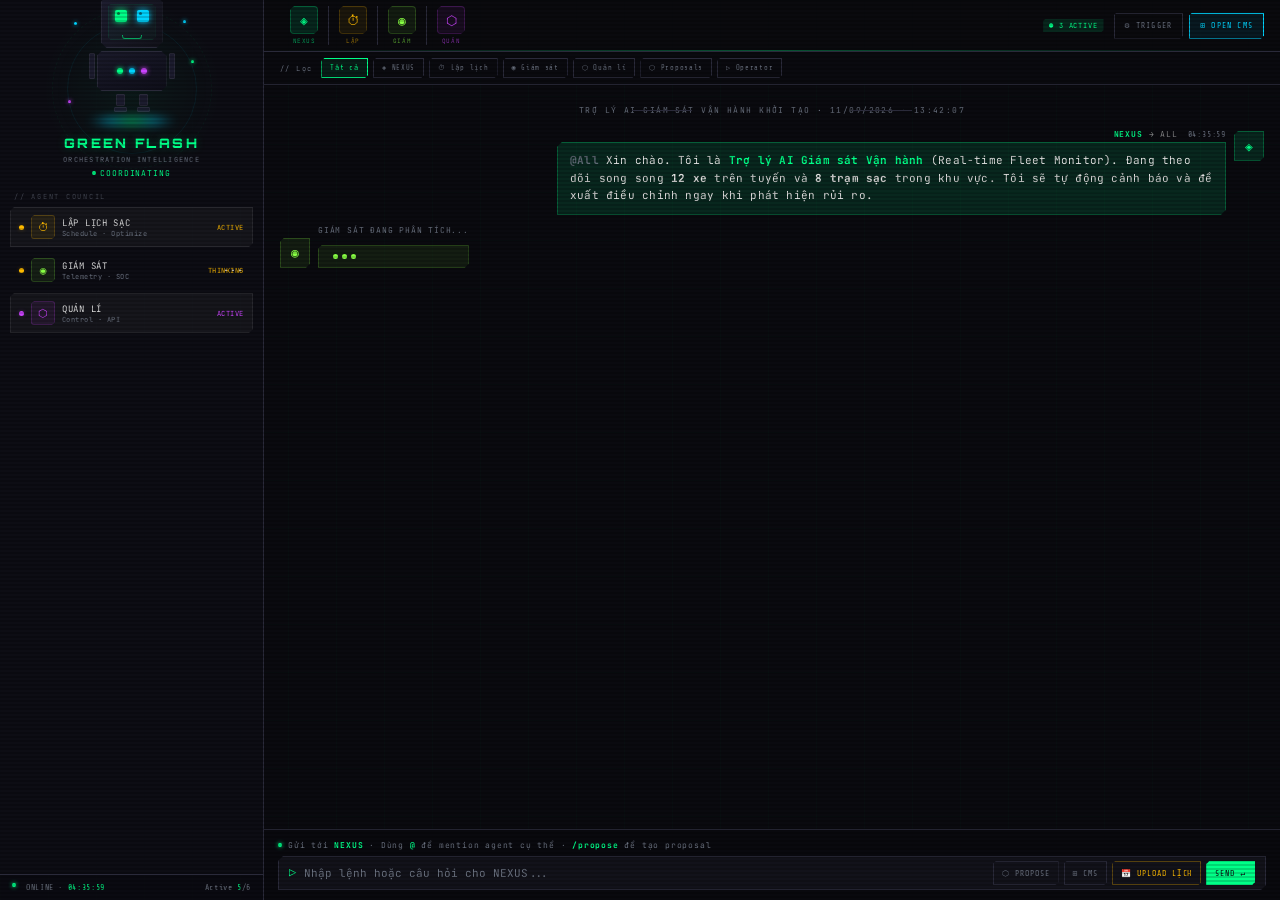
==== index.html @ b2839e99 "chore: update" ====
<!DOCTYPE html>
<html lang="en">
<head>
<meta charset="UTF-8">
<meta name="viewport" content="width=device-width,initial-scale=1">
<title>CMA — Charging Management Assistance</title>
<link href="https://fonts.googleapis.com/css2?family=Orbitron:wght@400;700;900&family=JetBrains+Mono:wght@300;400;500;700&family=Share+Tech+Mono&display=swap" rel="stylesheet">
<link rel="stylesheet" href="./components/styles-base.css">
<link rel="stylesheet" href="./components/styles-rich.css">
</head>
<body>

<div class="shell" id="shell">

  <!-- ═══ LEFT PANEL ════════════════════════════════════════ -->
  <!-- Populated by app.js fetch → left-panel.html           -->
  <aside class="lp" id="lp"></aside>

  <!-- ═══ CENTER PANEL ══════════════════════════════════════ -->
  <main class="cp">

    <!-- Council avatar bar (populated by renderCouncilBar) -->
    <div class="council-bar" id="councilBar"></div>

    <!-- Filter bar -->
    <div class="filter-bar" id="filterBar">
      <span class="filter-label">// Lọc</span>
      <button class="filter-btn active" data-filter="all"    onclick="setMsgFilter('all')">Tất cả</button>
      <button class="filter-btn"        data-filter="nexus"  onclick="setMsgFilter('nexus')">◈ NEXUS</button>
      <button class="filter-btn"        data-filter="schedule" onclick="setMsgFilter('schedule')">⏱ Lập lịch</button>
      <button class="filter-btn"        data-filter="monitor"  onclick="setMsgFilter('monitor')">◉ Giám sát</button>
      <button class="filter-btn"        data-filter="manage"   onclick="setMsgFilter('manage')">⬡ Quản lí</button>
      <button class="filter-btn"        data-filter="proposal" onclick="setMsgFilter('proposal')">⬡ Proposals</button>
      <button class="filter-btn"        data-filter="user"     onclick="setMsgFilter('user')">▷ Operator</button>
    </div>

    <!-- Messages (populated by conversation.js) -->
    <div class="messages" id="messages"></div>

    <!-- Input bar -->
    <div class="input-bar">
      <div class="input-context">
        <span class="sdot" style="width:4px;height:4px;background:var(--n);box-shadow:0 0 4px var(--n)"></span>
        <span>Gửi tới <strong style="color:var(--n)">NEXUS</strong> · Dùng <strong style="color:var(--n)">@</strong> để mention agent cụ thể · <strong style="color:var(--n)">/propose</strong> để tạo proposal</span>
      </div>
      <div class="input-wrap">
        <span class="input-pfx">▷</span>
        <input class="msg-input" id="msgInput" placeholder="Nhập lệnh hoặc câu hỏi cho NEXUS..." autocomplete="off">
        <div class="input-tools">
          <button class="itool" onclick="insertPropose()">⬡ Propose</button>
          <button class="itool" id="cmsToggle" onclick="toggleCMS()">⊞ CMS</button>
          <button class="itool schedule-upload" onclick="document.getElementById('scheduleFileInput').click()" title="Upload lịch để AI phân tích">📅 Upload Lịch</button>
          <input type="file" id="scheduleFileInput" accept=".xlsx,.xls,.csv,.pdf,.json" style="display:none" onchange="handleScheduleUpload(this)">
          <button class="itool primary" onclick="sendUserMsg()">Send ↵</button>
        </div>
      </div>
    </div>
  </main>

  <!-- ═══ CMS PANEL ════════════════════════════════════════ -->
  <!-- Populated by app.js fetch → cms-panel.html            -->
  <div class="cms-panel" id="cmsPanel" style="display:none"></div>

</div><!-- .shell -->

<script type="module" src="./components/js/app.js"></script>

<!-- ═══ HELP OVERLAY ══════════════════════════════════════════ -->
<div id="helpOverlay" style="
  position:fixed;inset:0;z-index:10000;
  background:rgba(10,10,15,.92);backdrop-filter:blur(6px);
  display:none;align-items:center;justify-content:center;
  animation:min 300ms ease both;
">
  <div style="
    width:480px;max-width:90vw;
    border:1px solid rgba(0,255,136,.25);
    background:#0f0f1a;
    clip-path:polygon(0 12px,12px 0,100% 0,100% calc(100% - 12px),calc(100% - 12px) 100%,0 100%);
    position:relative;overflow:hidden;
  ">
    <!-- top accent line -->
    <div style="height:2px;background:linear-gradient(90deg,transparent,#00ff88,transparent);opacity:.6"></div>

    <!-- header -->
    <div style="padding:20px 24px 14px;border-bottom:1px solid rgba(42,42,58,.8)">
      <div style="font-family:'Orbitron',monospace;font-size:10px;letter-spacing:.3em;color:rgba(0,255,136,.5);margin-bottom:6px">Partner EV FLEET · CMA v1.0</div>
      <div style="font-family:'Orbitron',monospace;font-size:18px;font-weight:900;color:#00ff88;text-shadow:0 0 12px #00ff8840;letter-spacing:.1em">Charging Management<br>Assistance</div>
      <div style="margin-top:8px;font-size:10px;color:#6b7280;letter-spacing:.08em;line-height:1.6">
        Hệ thống điều phối đa tác nhân AI cho đội xe tải điện Partner — theo dõi SOC, quản lý phiên sạc, và tối ưu lộ trình theo thời gian thực.
      </div>
    </div>

    <!-- usage guide -->
    <div style="padding:18px 24px;display:flex;flex-direction:column;gap:12px">

      <div style="font-size:7px;letter-spacing:.25em;text-transform:uppercase;color:rgba(0,255,136,.45)">// Cách sử dụng</div>

      <div style="display:grid;grid-template-columns:1fr 1fr;gap:10px">

        <div style="padding:10px 12px;background:rgba(0,255,136,.04);border:1px solid rgba(0,255,136,.12);clip-path:polygon(0 4px,4px 0,100% 0,100% calc(100% - 4px),calc(100% - 4px) 100%,0 100%)">
          <div style="font-size:8px;letter-spacing:.15em;color:#00ff88;margin-bottom:5px">◈ HỎI NEXUS</div>
          <div style="font-size:9px;color:#9ca3af;line-height:1.5">Gõ câu hỏi vào ô input → <strong style="color:#e0e0e0">Send</strong>. NEXUS sẽ phân phối tới agents phù hợp và tổng hợp phản hồi.</div>
        </div>

        <div style="padding:10px 12px;background:rgba(0,212,255,.04);border:1px solid rgba(0,212,255,.12);clip-path:polygon(0 4px,4px 0,100% 0,100% calc(100% - 4px),calc(100% - 4px) 100%,0 100%)">
          <div style="font-size:8px;letter-spacing:.15em;color:#00d4ff;margin-bottom:5px">@ MENTION AGENT</div>
          <div style="font-size:9px;color:#9ca3af;line-height:1.5">Dùng <strong style="color:#e0e0e0">@Data</strong>, <strong style="color:#e0e0e0">@Fleet</strong>, <strong style="color:#e0e0e0">@Route</strong>… để gửi trực tiếp tới một agent cụ thể.</div>
        </div>

        <div style="padding:10px 12px;background:rgba(204,68,255,.04);border:1px solid rgba(204,68,255,.12);clip-path:polygon(0 4px,4px 0,100% 0,100% calc(100% - 4px),calc(100% - 4px) 100%,0 100%)">
          <div style="font-size:8px;letter-spacing:.15em;color:#cc44ff;margin-bottom:5px">⬡ TẠO PROPOSAL</div>
          <div style="font-size:9px;color:#9ca3af;line-height:1.5">Nhấn <strong style="color:#e0e0e0">⬡ Propose</strong> hoặc gõ <strong style="color:#e0e0e0">/propose:</strong> để agents bỏ phiếu và đưa ra quyết định đồng thuận.</div>
        </div>

        <div style="padding:10px 12px;background:rgba(68,153,255,.04);border:1px solid rgba(68,153,255,.12);clip-path:polygon(0 4px,4px 0,100% 0,100% calc(100% - 4px),calc(100% - 4px) 100%,0 100%)">
          <div style="font-size:8px;letter-spacing:.15em;color:#4499ff;margin-bottom:5px">⊞ MỞ CMS</div>
          <div style="font-size:9px;color:#9ca3af;line-height:1.5">Nhấn <strong style="color:#e0e0e0">⊞ CMS</strong> để mở bảng điều khiển AMPECO ngay trong giao diện, không cần chuyển tab.</div>
        </div>

      </div>

      <div style="padding:10px 12px;background:rgba(255,187,0,.04);border:1px solid rgba(255,187,0,.1);clip-path:polygon(0 4px,4px 0,100% 0,100% calc(100% - 4px),calc(100% - 4px) 100%,0 100%);display:flex;align-items:center;gap:10px">
        <span style="font-size:16px">⚙</span>
        <div style="font-size:9px;color:#9ca3af;line-height:1.5">Nhấn <strong style="color:#ffbb00">Trigger</strong> trên thanh council để kích hoạt agents phân tích tự động bất kỳ lúc nào.</div>
      </div>
    </div>

    <!-- dismiss button -->
    <div style="padding:0 24px 20px;display:flex;justify-content:flex-end">
      <button onclick="document.getElementById('helpOverlay').style.display='none'" style="
        height:32px;padding:0 20px;
        border:1px solid rgba(0,255,136,.35);background:rgba(0,255,136,.08);
        color:#00ff88;font-family:'Share Tech Mono',monospace;font-size:9px;
        letter-spacing:.2em;text-transform:uppercase;cursor:pointer;
        clip-path:polygon(0 4px,4px 0,100% 0,100% calc(100% - 4px),calc(100% - 4px) 100%,0 100%);
        transition:all 150ms;
      " onmouseover="this.style.background='rgba(0,255,136,.18)'" onmouseout="this.style.background='rgba(0,255,136,.08)'">
        ✓ Bắt đầu
      </button>
    </div>
  </div>
</div>

</body>
</html>
---- components/styles-base.css ----
*,*::before,*::after{box-sizing:border-box;margin:0;padding:0}
:root{
  --bg:#0a0a0f;--card:#12121a;--muted:#1c1c2e;--fg:#e0e0e0;--muted-fg:#6b7280;
  --border:#2a2a3a;--red:#ff3366;--amber:#ffaa00;
  --n:#00ff88;   /* NEXUS / green */
  --d:#00d4ff;   /* Data Agent / cyan */
  --f:#88ff44;   /* Fleet Monitor / lime */
  --r:#ffbb00;   /* Route Optimizer / amber */
  --e:#cc44ff;   /* Decision Engine / purple */
  --c:#4499ff;   /* CMS Connector / blue */
  --p:#ff6622;   /* Report Agent / orange */
}
html,body{height:100%;overflow:hidden;background:var(--bg);color:var(--fg);font-family:'JetBrains Mono',monospace}

/* scanlines */
body::after{content:'';position:fixed;inset:0;background:repeating-linear-gradient(0deg,transparent,transparent 2px,rgba(0,0,0,.16) 2px,rgba(0,0,0,.16) 4px);pointer-events:none;z-index:9999}
body::before{content:'';position:fixed;inset:0;background-image:linear-gradient(rgba(0,255,136,.02) 1px,transparent 1px),linear-gradient(90deg,rgba(0,255,136,.02) 1px,transparent 1px);background-size:48px 48px;pointer-events:none;z-index:0}

/* ── SHELL ─────────────────────────────────────── */
.shell{display:grid;grid-template-columns:264px 1fr;height:100vh;position:relative;z-index:1;transition:grid-template-columns 350ms cubic-bezier(.4,0,.2,1)}
.shell.cms-open{grid-template-columns:264px 1fr 460px}

/* ── LEFT PANEL ────────────────────────────────── */
.lp{border-right:1px solid var(--border);display:flex;flex-direction:column;overflow:hidden;background:rgba(14,14,22,.8)}

.lp-top{flex-shrink:0;padding:12px 14px 10px;border-bottom:1px solid var(--border);background:rgba(10,10,15,.9)}
.lp-brand{font-family:'Orbitron',monospace;font-size:10px;font-weight:900;letter-spacing:.2em;color:var(--n);text-shadow:0 0 8px #00ff8840}
.lp-brand span{color:var(--muted-fg);font-size:8px;opacity:.6}
.lp-meta{display:flex;align-items:center;gap:6px;margin-top:4px;font-size:8px;font-family:'Share Tech Mono',monospace;color:var(--muted-fg)}
.sdot{width:5px;height:5px;border-radius:50%;background:var(--n);box-shadow:0 0 4px var(--n);animation:pdot 2s infinite}

/* NEXUS compact character */
.nexus-wrap{flex-shrink:0;height:178px;position:relative;display:flex;flex-direction:column;align-items:center;justify-content:center;overflow:hidden}
.nexus-wrap::before{content:'';position:absolute;width:180px;height:180px;border-radius:50%;background:radial-gradient(ellipse,rgba(0,255,136,.06) 0%,transparent 70%);animation:breathe 4s ease-in-out infinite}
.char-float{animation:float 4s ease-in-out infinite;position:relative;width:140px;height:148px}
/* orbit rings */
.oring{position:absolute;top:50%;left:50%;border:1px solid rgba(0,255,136,.08);border-radius:50%;transform:translate(-50%,-50%)}
.oring1{width:130px;height:130px;animation:rspin 12s linear infinite;border-color:rgba(0,212,255,.07)}
.oring2{width:160px;height:160px;animation:rspin 20s linear infinite reverse;border-style:dashed;border-color:rgba(0,255,136,.05)}
/* particles */
.pt{position:absolute;width:3px;height:3px;border-radius:50%;animation:pfloat 3s ease-in-out infinite}
.pt1{background:var(--d);box-shadow:0 0 4px var(--d);top:22px;left:12px;animation-delay:0s}
.pt2{background:var(--n);box-shadow:0 0 4px var(--n);top:60px;right:8px;animation-delay:.8s}
.pt3{background:var(--e);box-shadow:0 0 4px var(--e);top:100px;left:6px;animation-delay:1.6s}
.pt4{background:var(--d);box-shadow:0 0 4px var(--d);top:20px;right:16px;animation-delay:.4s}
/* robot */
.robot{width:80px;position:relative;margin:0 auto}
.ant-base{width:4px;height:12px;background:linear-gradient(to top,var(--muted),var(--border));margin:0 auto;border-radius:2px}
.ant-tip{width:7px;height:7px;border-radius:50%;background:var(--n);margin:-1px auto 0;box-shadow:0 0 6px var(--n),0 0 12px var(--n);animation:aglow 2s ease-in-out infinite}
.rhead{width:62px;height:52px;background:linear-gradient(135deg,#1e1e30,#12121a);border:1.5px solid var(--border);margin:0 auto;position:relative;clip-path:polygon(0 6px,6px 0,calc(100% - 6px) 0,100% 6px,100% calc(100% - 6px),calc(100% - 6px) 100%,6px 100%,0 calc(100% - 6px))}
.fplate{position:absolute;top:7px;left:6px;right:6px;bottom:7px;background:rgba(0,255,136,.03);border:1px solid rgba(0,255,136,.08);clip-path:polygon(0 3px,3px 0,calc(100% - 3px) 0,100% 3px,100% calc(100% - 3px),calc(100% - 3px) 100%,3px 100%,0 calc(100% - 3px))}
.eyes{position:absolute;top:13px;left:0;right:0;display:flex;justify-content:center;gap:10px}
.eye{width:12px;height:12px;border-radius:2px;position:relative;overflow:hidden;animation:eblink 4s ease-in-out infinite}
.eye::after{content:'';position:absolute;top:2px;left:2px;width:3px;height:3px;background:rgba(0,0,0,.5);border-radius:50%}
.eye.l{background:var(--n);box-shadow:0 0 6px var(--n)}
.eye.r{background:var(--d);box-shadow:0 0 6px var(--d);animation-delay:.12s}
.rmouth{position:absolute;bottom:8px;left:50%;transform:translateX(-50%);width:20px;height:4px;border:1.5px solid var(--n);border-top:none;border-bottom-left-radius:3px;border-bottom-right-radius:3px;opacity:.6}
.rear{position:absolute;top:50%;transform:translateY(-50%);width:6px;height:16px;background:var(--muted);border:1px solid var(--border)}
.rear.l{left:-7px;clip-path:polygon(0 4px,4px 0,100% 0,100% 100%,4px 100%,0 calc(100% - 4px))}
.rear.r{right:-7px;clip-path:polygon(0 0,calc(100% - 4px) 0,100% 4px,100% calc(100% - 4px),calc(100% - 4px) 100%,0 100%)}
.rtorso{width:70px;height:40px;background:linear-gradient(160deg,#1a1a2a,#0f0f1a);border:1.5px solid var(--border);margin:3px auto 0;position:relative;clip-path:polygon(0 5px,5px 0,calc(100% - 5px) 0,100% 5px,100% calc(100% - 5px),calc(100% - 5px) 100%,5px 100%,0 calc(100% - 5px));display:flex;align-items:center;justify-content:center;gap:6px}
.clight{width:6px;height:6px;border-radius:50%;animation:pdot 1.5s ease-in-out infinite}
.cl1{background:var(--n);box-shadow:0 0 5px var(--n)}
.cl2{background:var(--d);box-shadow:0 0 5px var(--d);animation-delay:.5s}
.cl3{background:var(--e);box-shadow:0 0 5px var(--e);animation-delay:1s}
.rarms{display:flex;justify-content:space-between;position:absolute;width:86px;top:2px;left:50%;transform:translateX(-50%)}
.arm{width:6px;height:26px;background:var(--muted);border:1px solid var(--border);border-radius:1px}
.arm.l{animation:aleft 4s ease-in-out infinite;transform-origin:top center}
.arm.r{animation:aright 4s ease-in-out infinite;transform-origin:top center}
.rlegs{display:flex;justify-content:center;gap:10px;margin-top:3px}
.legunit{display:flex;flex-direction:column;align-items:center}
.leg{width:9px;height:12px;background:var(--muted);border:1px solid var(--border);border-radius:1px}
.foot{width:13px;height:5px;background:var(--muted);border:1px solid var(--border);margin-top:1px;border-radius:1px}
.hplat{position:absolute;bottom:0;left:50%;transform:translateX(-50%);width:90px;height:10px;background:linear-gradient(90deg,transparent,var(--d),var(--n),var(--d),transparent);opacity:.45;border-radius:50%;filter:blur(4px);animation:pplat 2s ease-in-out infinite}
.nexus-label{text-align:center;margin-top:6px}
.nexus-name{font-family:'Orbitron',monospace;font-size:13px;font-weight:900;letter-spacing:.18em;color:var(--n);text-shadow:0 0 8px #00ff8840;position:relative;display:inline-block}
.nexus-name::before{content:attr(data-t);position:absolute;inset:0;color:var(--e);opacity:0;animation:glitch 7s infinite}
.nexus-role{font-size:7px;letter-spacing:.18em;text-transform:uppercase;color:var(--muted-fg);margin:2px 0 4px}
.nexus-mood{display:flex;align-items:center;justify-content:center;gap:4px;font-size:8px;letter-spacing:.12em;color:var(--n);text-transform:uppercase}
.mdot{width:4px;height:4px;border-radius:50%;background:var(--n);animation:pdot 1.4s step-end infinite}

/* agent roster */
.agent-roster{flex:1;overflow-y:auto;padding:8px 10px;display:flex;flex-direction:column;gap:3px}
.agent-roster::-webkit-scrollbar{width:3px}
.agent-roster::-webkit-scrollbar-thumb{background:var(--border)}
.roster-title{font-size:7px;letter-spacing:.25em;text-transform:uppercase;color:var(--muted-fg);padding:6px 4px 3px;opacity:.55}
.agent-row{display:flex;align-items:center;gap:7px;padding:7px 8px;border:1px solid transparent;clip-path:polygon(0 4px,4px 0,100% 0,100% calc(100% - 4px),calc(100% - 4px) 100%,0 100%);cursor:pointer;transition:all 150ms;position:relative}
.agent-row:hover{background:rgba(255,255,255,.03);border-color:var(--border)}
.agent-row.speaking{border-color:rgba(255,255,255,.08);background:rgba(255,255,255,.04)}
.agent-row.thinking::after{content:'···';position:absolute;right:8px;font-size:10px;animation:pdot 1.2s infinite;letter-spacing:.1em}
.aavatar{width:24px;height:24px;border-radius:3px;display:flex;align-items:center;justify-content:center;font-size:11px;flex-shrink:0;clip-path:polygon(0 3px,3px 0,100% 0,100% calc(100% - 3px),calc(100% - 3px) 100%,0 100%)}
.aname{font-size:9px;letter-spacing:.08em;text-transform:uppercase;flex:1;min-width:0;white-space:nowrap;overflow:hidden;text-overflow:ellipsis;color:var(--fg)}
.astatus{font-size:7px;letter-spacing:.08em;text-transform:uppercase;flex-shrink:0}
.adot{width:5px;height:5px;border-radius:50%;flex-shrink:0;animation:pdot 2s infinite}

/* session footer */
.lp-foot{flex-shrink:0;padding:8px 12px;border-top:1px solid var(--border);background:rgba(10,10,15,.6)}
.sess-info{display:flex;gap:10px;font-size:8px;color:var(--muted-fg);letter-spacing:.08em;font-family:'Share Tech Mono',monospace}
.sess-val{color:var(--n)}

/* ── CENTER PANEL ──────────────────────────────── */
.cp{display:flex;flex-direction:column;overflow:hidden;position:relative}

/* council bar */
.council-bar{flex-shrink:0;height:52px;border-bottom:1px solid var(--border);display:flex;align-items:center;gap:0;background:rgba(10,10,15,.9);padding:0 16px;position:relative}
.council-bar::after{content:'';position:absolute;bottom:0;left:0;right:0;height:1px;background:linear-gradient(90deg,transparent,var(--n),transparent);opacity:.3}
.council-agent{display:flex;flex-direction:column;align-items:center;gap:3px;padding:0 10px;cursor:pointer;position:relative}
.council-agent+.council-agent{border-left:1px solid var(--border)}
.c-av{width:28px;height:28px;border-radius:4px;display:flex;align-items:center;justify-content:center;font-size:13px;clip-path:polygon(0 4px,4px 0,100% 0,100% calc(100% - 4px),calc(100% - 4px) 100%,0 100%);transition:all 150ms;border:1px solid transparent}
.c-av:hover{filter:brightness(1.2)}
.c-av.active{animation:cavpulse 1.5s ease-in-out infinite}
.c-lbl{font-size:6px;letter-spacing:.1em;text-transform:uppercase;opacity:.6}
.c-dot{width:4px;height:4px;border-radius:50%;position:absolute;bottom:0;right:8px}
.council-sep{flex:1}
.council-actions{display:flex;gap:6px;align-items:center}
.cb-btn{height:26px;padding:0 10px;border:1px solid var(--border);background:transparent;color:var(--muted-fg);font-family:'Share Tech Mono',monospace;font-size:8px;letter-spacing:.15em;text-transform:uppercase;cursor:pointer;clip-path:polygon(0 3px,3px 0,100% 0,100% calc(100% - 3px),calc(100% - 3px) 100%,0 100%);transition:all 150ms}
.cb-btn:hover{border-color:var(--n);color:var(--n)}
.cb-btn.cms-active{border-color:var(--d);color:var(--d);background:rgba(0,212,255,.08);box-shadow:0 0 8px rgba(0,212,255,.2)}

/* messages */
.messages{flex:1;overflow-y:auto;padding:16px;display:flex;flex-direction:column;gap:10px;scroll-behavior:smooth}
.messages::-webkit-scrollbar{width:4px}
.messages::-webkit-scrollbar-thumb{background:var(--border)}

.sys-msg{text-align:center;font-size:8px;letter-spacing:.18em;text-transform:uppercase;color:var(--muted-fg);padding:4px 12px;position:relative}
.sys-msg::before,.sys-msg::after{content:'';position:absolute;top:50%;height:1px;background:var(--border);width:60px}
.sys-msg::before{right:calc(50% + 80px)}.sys-msg::after{left:calc(50% + 80px)}

.msg{display:flex;gap:8px;animation:min 200ms ease both}
.msg.right{flex-direction:row-reverse}
.msg-av{width:30px;height:30px;flex-shrink:0;display:flex;align-items:center;justify-content:center;font-size:13px;clip-path:polygon(0 4px,4px 0,100% 0,100% calc(100% - 4px),calc(100% - 4px) 100%,0 100%);border:1px solid transparent;margin-top:2px}
.msg-body{max-width:68%;display:flex;flex-direction:column;gap:3px}
.msg.right .msg-body{align-items:flex-end}
.msg-header{display:flex;align-items:baseline;gap:6px;font-size:8px;letter-spacing:.1em;text-transform:uppercase}
.msg-from{font-weight:700}
.msg-to{opacity:.6}
.msg-time{color:var(--muted-fg);font-family:'Share Tech Mono',monospace;margin-left:4px}
.msg-bubble{padding:9px 12px;font-size:11px;line-height:1.6;letter-spacing:.02em;position:relative}
.msg-bubble .mention{font-weight:700;opacity:.9}

/* PROPOSAL CARD */
.proposal-card{border:1px solid;padding:14px 16px;clip-path:polygon(0 8px,8px 0,100% 0,100% calc(100% - 8px),calc(100% - 8px) 100%,0 100%);margin:4px 0;position:relative;overflow:hidden}
.proposal-card::before{content:'';position:absolute;top:0;left:0;right:0;height:2px;background:currentColor;opacity:.4}
.proposal-tag{font-size:7px;letter-spacing:.25em;text-transform:uppercase;margin-bottom:8px;display:flex;align-items:center;gap:6px;opacity:.7}
.proposal-tag::before{content:'⬡';font-size:10px;opacity:1}
.proposal-title{font-size:12px;font-weight:700;letter-spacing:.05em;margin-bottom:6px;line-height:1.4}
.proposal-meta{font-size:9px;color:var(--muted-fg);display:flex;gap:12px;margin-bottom:10px;flex-wrap:wrap}
.proposal-meta span{display:flex;align-items:center;gap:4px}
.proposal-votes{display:flex;gap:6px;margin-bottom:10px;flex-wrap:wrap}
.vote-chip{font-size:7px;letter-spacing:.1em;text-transform:uppercase;padding:2px 7px;border-radius:1px;display:flex;align-items:center;gap:4px}
.vote-yes{background:rgba(0,255,136,.12);color:var(--n);border:1px solid rgba(0,255,136,.25)}
.vote-no{background:rgba(255,51,102,.1);color:var(--red);border:1px solid rgba(255,51,102,.2)}
.vote-abstain{background:rgba(107,114,128,.1);color:var(--muted-fg);border:1px solid rgba(107,114,128,.2)}
.proposal-actions{display:flex;gap:6px}
.pact{height:26px;padding:0 12px;border:1px solid;background:transparent;font-family:'Share Tech Mono',monospace;font-size:8px;letter-spacing:.15em;text-transform:uppercase;cursor:pointer;clip-path:polygon(0 3px,3px 0,100% 0,100% calc(100% - 3px),calc(100% - 3px) 100%,0 100%);transition:all 150ms}

/* NEXUS decision */
.nexus-decision{border:1px solid rgba(0,255,136,.3);background:rgba(0,255,136,.04);padding:12px 14px;clip-path:polygon(0 6px,6px 0,100% 0,100% calc(100% - 6px),calc(100% - 6px) 100%,0 100%);position:relative}
.nexus-decision::before{content:'';position:absolute;left:0;top:0;bottom:0;width:3px;background:var(--n);box-shadow:0 0 8px var(--n)}
.nd-tag{font-size:7px;letter-spacing:.2em;text-transform:uppercase;color:var(--n);margin-bottom:6px;opacity:.7}
.nd-msg{font-size:11px;line-height:1.6;color:var(--fg)}

/* typing indicator */
.typing-wrap{display:flex;gap:8px;align-items:flex-end}
.typing-bubble{padding:8px 14px;display:flex;align-items:center;gap:4px}
.tdot{width:5px;height:5px;border-radius:50%;animation:tbounce 1.2s ease-in-out infinite}
.tdot:nth-child(2){animation-delay:.2s}
.tdot:nth-child(3){animation-delay:.4s}
.typing-label{font-size:8px;letter-spacing:.1em;text-transform:uppercase;color:var(--muted-fg);margin-bottom:10px}

/* input bar */
.input-bar{flex-shrink:0;padding:10px 14px;border-top:1px solid var(--border);background:rgba(10,10,15,.98)}
.input-context{font-size:8px;color:var(--muted-fg);letter-spacing:.1em;margin-bottom:6px;display:flex;align-items:center;gap:6px}
.input-wrap{display:flex;align-items:center;gap:8px;border:1px solid var(--border);background:var(--card);padding:0 10px;clip-path:polygon(0 5px,5px 0,100% 0,100% calc(100% - 5px),calc(100% - 5px) 100%,0 100%);transition:all 150ms}
.input-wrap:focus-within{border-color:var(--n);box-shadow:0 0 6px rgba(0,255,136,.15)}
.input-pfx{color:var(--n);font-size:12px;flex-shrink:0}
.msg-input{flex:1;background:transparent;border:none;outline:none;color:var(--n);font-family:'JetBrains Mono',monospace;font-size:11px;padding:9px 0;caret-color:var(--n)}
.msg-input::placeholder{color:var(--muted-fg)}
.input-tools{display:flex;gap:5px;align-items:center}
.itool{height:24px;padding:0 8px;border:1px solid var(--border);background:transparent;color:var(--muted-fg);font-family:'Share Tech Mono',monospace;font-size:8px;letter-spacing:.12em;text-transform:uppercase;cursor:pointer;clip-path:polygon(0 3px,3px 0,100% 0,100% calc(100% - 3px),calc(100% - 3px) 100%,0 100%);transition:all 150ms}
.itool:hover{border-color:var(--n);color:var(--n)}
.itool.primary{background:var(--n);color:var(--bg);border-color:var(--n)}
.itool.primary:hover{filter:brightness(1.1);box-shadow:0 0 8px rgba(0,255,136,.4)}
.itool.schedule-upload{border-color:rgba(255,187,0,.35);color:#ffbb00}
.itool.schedule-upload:hover{border-color:#ffbb00;background:rgba(255,187,0,.1);box-shadow:0 0 6px rgba(255,187,0,.25)}

/* ── FILTER BAR ────────────────────────────────── */
.filter-bar{flex-shrink:0;display:flex;align-items:center;gap:5px;padding:6px 16px;border-bottom:1px solid var(--border);background:rgba(10,10,15,.6);overflow-x:auto}
.filter-bar::-webkit-scrollbar{height:2px}
.filter-bar::-webkit-scrollbar-thumb{background:var(--border)}
.filter-label{font-size:7px;letter-spacing:.2em;color:var(--muted-fg);margin-right:4px;white-space:nowrap}
.filter-btn{height:20px;padding:0 8px;border:1px solid var(--border);background:transparent;color:var(--muted-fg);font-family:'Share Tech Mono',monospace;font-size:7px;letter-spacing:.1em;cursor:pointer;clip-path:polygon(0 3px,3px 0,100% 0,100% calc(100% - 3px),calc(100% - 3px) 100%,0 100%);transition:all 150ms;white-space:nowrap}
.filter-btn:hover{border-color:var(--n);color:var(--n)}
.filter-btn.active{border-color:var(--n);color:var(--n);background:rgba(0,255,136,.08)}

/* ── CMS PANEL ─────────────────────────────────── */
.cms-panel{display:flex;flex-direction:column;border-left:1px solid var(--border);overflow:hidden;background:var(--bg)}
.cms-header{flex-shrink:0;height:44px;border-bottom:1px solid var(--border);display:flex;align-items:center;justify-content:space-between;padding:0 14px;background:rgba(0,68,153,.08)}
.cms-title{font-size:9px;letter-spacing:.2em;text-transform:uppercase;color:var(--d);display:flex;align-items:center;gap:6px}
.cms-url{font-size:7px;color:var(--muted-fg);letter-spacing:.06em;font-family:'Share Tech Mono',monospace}
.cms-actions{display:flex;gap:6px}
.cms-iframe{flex:1;border:none;background:var(--bg)}
.cms-loading{flex:1;display:flex;flex-direction:column;align-items:center;justify-content:center;gap:12px;color:var(--muted-fg)}
.cms-spinner{width:40px;height:40px;border:2px solid var(--border);border-top-color:var(--d);border-radius:50%;animation:spin 1s linear infinite}

/* shared badges */
.badge{display:inline-flex;align-items:center;font-size:7px;letter-spacing:.12em;text-transform:uppercase;padding:2px 6px;clip-path:polygon(0 2px,2px 0,100% 0,100% calc(100% - 2px),calc(100% - 2px) 100%,0 100%)}
.bg-g{background:rgba(0,255,136,.12);color:var(--n)}
.bg-r{background:rgba(255,51,102,.12);color:var(--red)}
.bg-a{background:rgba(255,187,0,.12);color:var(--amber)}
.bg-c{background:rgba(68,153,255,.12);color:var(--c)}
.bg-m{background:rgba(107,114,128,.12);color:var(--muted-fg)}

/* ── ANIMATIONS ─────────────────────────────────── */
@keyframes vbg{0%{background-position:0% 50%}100%{background-position:100% 50%}}
@keyframes float{0%,100%{transform:translateY(0)}50%{transform:translateY(-8px)}}
@keyframes breathe{0%,100%{opacity:.5;transform:translate(-50%,-50%) scale(1)}50%{opacity:.9;transform:translate(-50%,-50%) scale(1.06)}}
@keyframes pdot{0%,100%{opacity:1}50%{opacity:.2}}
@keyframes rspin{from{transform:translate(-50%,-50%) rotate(0deg)}to{transform:translate(-50%,-50%) rotate(360deg)}}
@keyframes pplat{0%,100%{opacity:.35;transform:translateX(-50%) scaleX(1)}50%{opacity:.6;transform:translateX(-50%) scaleX(1.1)}}
@keyframes pfloat{0%,100%{transform:translateY(0) scale(1);opacity:.5}50%{transform:translateY(-10px) scale(1.5);opacity:1}}
@keyframes eblink{0%,86%,100%{transform:scaleY(1)}93%{transform:scaleY(.05)}}
@keyframes aglow{0%,100%{box-shadow:0 0 6px var(--n),0 0 12px var(--n)}50%{box-shadow:0 0 8px var(--e),0 0 16px var(--e)}}
@keyframes aleft{0%,100%{transform:rotate(-5deg)}50%{transform:rotate(5deg)}}
@keyframes aright{0%,100%{transform:rotate(5deg)}50%{transform:rotate(-5deg)}}
@keyframes glitch{0%,88%,100%{opacity:0}91%{opacity:.5;transform:translate(-2px,1px);clip-path:polygon(0 20%,100% 20%,100% 40%,0 40%)}93%{opacity:.3;transform:translate(2px,-1px);clip-path:polygon(0 65%,100% 65%,100% 80%,0 80%)}95%{opacity:0}}
@keyframes cavpulse{0%,100%{box-shadow:none}50%{box-shadow:0 0 10px currentColor}}
@keyframes min{from{opacity:0;transform:translateY(6px)}to{opacity:1;transform:translateY(0)}}
@keyframes tbounce{0%,80%,100%{transform:translateY(0);opacity:.3}40%{transform:translateY(-5px);opacity:1}}
@keyframes spin{to{transform:rotate(360deg)}}
@keyframes progress-play{to{width:100%}}
@media(prefers-reduced-motion:reduce){*,*::before,*::after{animation:none!important;transition:none!important}}
---- components/styles-rich.css ----
/* ── RICH MESSAGE CARDS ─────────────────────────── */
.rich-wrap{margin-top:6px;display:flex;flex-direction:column;gap:8px;width:100%;min-width:320px;max-width:540px}
.rich-card{border:1px solid var(--border);background:rgba(10,10,15,.6);clip-path:polygon(0 6px,6px 0,100% 0,100% calc(100% - 6px),calc(100% - 6px) 100%,0 100%);overflow:hidden}
.rich-header{padding:7px 12px;border-bottom:1px solid var(--border);display:flex;align-items:center;justify-content:space-between;background:rgba(10,10,15,.5)}
.rich-title{font-size:8px;letter-spacing:.18em;text-transform:uppercase;display:flex;align-items:center;gap:5px}
.rich-tag{font-size:6px;letter-spacing:.1em;text-transform:uppercase;padding:1px 5px;border-radius:1px;background:rgba(107,114,128,.15);color:var(--muted-fg)}
.rich-body{padding:12px}

/* stats row */
.r-stats{display:grid;gap:8px;margin-bottom:0}
.r-stat{padding:8px 10px;background:rgba(255,255,255,.03);border:1px solid var(--border);clip-path:polygon(0 3px,3px 0,100% 0,100% calc(100% - 3px),calc(100% - 3px) 100%,0 100%)}
.r-stat-label{font-size:7px;letter-spacing:.15em;text-transform:uppercase;color:var(--muted-fg);margin-bottom:3px}
.r-stat-val{font-family:'Orbitron',monospace;font-size:18px;font-weight:900;line-height:1}
.r-stat-sub{font-size:7px;color:var(--muted-fg);margin-top:2px}

/* bar chart */
.r-barchart{display:flex;flex-direction:column;gap:4px}
.r-bar-row{display:flex;align-items:center;gap:7px}
.r-bar-lbl{font-size:8px;letter-spacing:.06em;color:var(--muted-fg);width:36px;flex-shrink:0;font-family:'Share Tech Mono',monospace}
.r-bar-track{flex:1;height:8px;background:rgba(255,255,255,.05);position:relative;clip-path:polygon(0 2px,2px 0,100% 0,100% calc(100% - 2px),calc(100% - 2px) 100%,0 100%)}
.r-bar-fill{height:100%;transition:width 1.2s cubic-bezier(.4,0,.2,1)}
.r-bar-val{font-size:8px;font-family:'Share Tech Mono',monospace;width:28px;flex-shrink:0;text-align:right}

/* SVG line/area chart */
.r-svg-wrap{position:relative;overflow:hidden}
.r-svg-wrap svg{display:block;width:100%}
.r-chart-labels{display:flex;justify-content:space-between;margin-top:4px;font-size:7px;color:var(--muted-fg);letter-spacing:.06em}
.r-legend{display:flex;gap:10px;margin-top:6px;flex-wrap:wrap}
.r-legend-item{display:flex;align-items:center;gap:4px;font-size:7px;color:var(--muted-fg);letter-spacing:.08em}
.r-legend-dot{width:8px;height:3px;border-radius:1px}

/* donut chart */
.r-donut-wrap{display:flex;align-items:center;gap:16px}
.r-donut-legend{display:flex;flex-direction:column;gap:5px;flex:1}
.r-donut-item{display:flex;align-items:center;justify-content:space-between;font-size:8px;gap:6px}
.r-donut-swatch{width:8px;height:8px;border-radius:1px;flex-shrink:0}
.r-donut-name{flex:1;color:var(--muted-fg);letter-spacing:.06em}
.r-donut-pct{color:var(--fg);font-family:'Share Tech Mono',monospace}

/* heatmap grid */
.r-heatmap{display:grid;gap:4px}
.r-hm-cell{aspect-ratio:1;border-radius:2px;display:flex;flex-direction:column;align-items:center;justify-content:center;position:relative;cursor:default;transition:filter 150ms}
.r-hm-cell:hover{filter:brightness(1.3)}
.r-hm-id{font-size:6px;letter-spacing:.06em;opacity:.8;font-family:'Share Tech Mono',monospace}
.r-hm-val{font-size:9px;font-weight:700;font-family:'Orbitron',monospace;line-height:1}

/* video card */
.r-video{position:relative;background:rgba(0,0,0,.5);border:1px solid var(--border);overflow:hidden;cursor:pointer}
.r-video-thumb{width:100%;height:140px;display:flex;align-items:center;justify-content:center;position:relative}
.r-video-bg{position:absolute;inset:0;background:linear-gradient(135deg,rgba(0,212,255,.06),rgba(0,255,136,.04),rgba(204,68,255,.06));animation:vbg 4s ease-in-out infinite alternate}
.r-play{width:48px;height:48px;border-radius:50%;background:rgba(0,255,136,.15);border:2px solid var(--n);display:flex;align-items:center;justify-content:center;font-size:18px;z-index:1;transition:all 200ms;box-shadow:0 0 20px rgba(0,255,136,.3)}
.r-video:hover .r-play{background:rgba(0,255,136,.3);box-shadow:0 0 30px rgba(0,255,136,.5);transform:scale(1.1)}
.r-video-meta{padding:8px 12px;background:rgba(10,10,15,.8);display:flex;align-items:center;justify-content:space-between;border-top:1px solid var(--border)}
.r-video-title{font-size:9px;letter-spacing:.08em;color:var(--fg)}
.r-video-dur{font-size:8px;color:var(--muted-fg);font-family:'Share Tech Mono',monospace}
.r-video-scanlines{position:absolute;inset:0;background:repeating-linear-gradient(0deg,transparent,transparent 3px,rgba(0,0,0,.12) 3px,rgba(0,0,0,.12) 4px);pointer-events:none;z-index:2}
.r-video-badge{position:absolute;top:8px;right:8px;z-index:3}

/* image card */
.r-img{position:relative;overflow:hidden;background:rgba(0,0,.4)}
.r-img-content{width:100%;height:160px;position:relative;overflow:hidden}
.r-img-caption{padding:7px 12px;font-size:8px;color:var(--muted-fg);letter-spacing:.08em;border-top:1px solid var(--border);background:rgba(10,10,15,.7);display:flex;align-items:center;justify-content:space-between}

/* mini table */
.r-table{width:100%;border-collapse:collapse;font-size:9px}
.r-table th{font-size:7px;letter-spacing:.15em;text-transform:uppercase;color:var(--muted-fg);padding:5px 8px;border-bottom:1px solid var(--border);text-align:left;white-space:nowrap;background:rgba(10,10,15,.5)}
.r-table td{padding:6px 8px;border-bottom:1px solid rgba(42,42,58,.4);vertical-align:middle}
.r-table tr:hover td{background:rgba(255,255,255,.02)}
.r-table tr:last-child td{border-bottom:none}

/* alert timeline */
.r-timeline{display:flex;flex-direction:column;gap:0;position:relative}
.r-timeline::before{content:'';position:absolute;left:11px;top:0;bottom:0;width:1px;background:var(--border)}
.r-tl-item{display:flex;gap:10px;padding:6px 0;position:relative}
.r-tl-dot{width:8px;height:8px;border-radius:50%;flex-shrink:0;margin-top:3px;z-index:1;border:1px solid currentColor}
.r-tl-dot-wrap{width:23px;display:flex;justify-content:center;flex-shrink:0}
.r-tl-body{flex:1;min-width:0}
.r-tl-time{font-size:7px;font-family:'Share Tech Mono',monospace;color:var(--muted-fg)}
.r-tl-msg{font-size:9px;color:var(--fg);letter-spacing:.04em;margin-top:1px;line-height:1.4}

/* progress ring mini */
.r-ring-wrap{display:grid;grid-template-columns:repeat(4,1fr);gap:8px}
.r-ring-cell{display:flex;flex-direction:column;align-items:center;gap:4px}
.r-ring-label{font-size:7px;letter-spacing:.08em;color:var(--muted-fg);text-align:center;font-family:'Share Tech Mono',monospace}
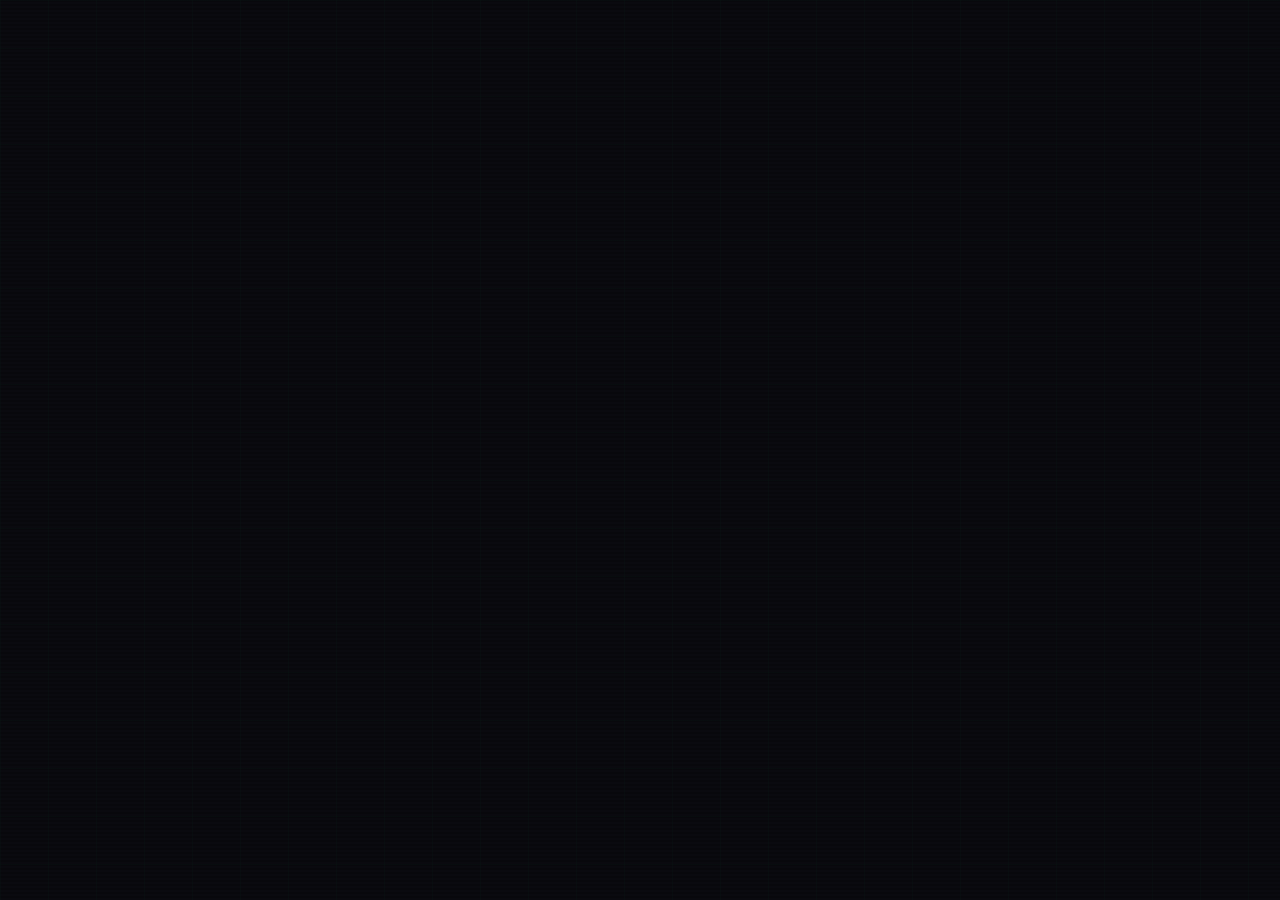
==== commit faddc6d4: "deploy: ai.thienhang.com from monorepo @ f2cb8be" ====
--- a/index.html
+++ b/index.html
@@ -1,146 +1,17 @@
-<!DOCTYPE html>
-<html lang="en">
+<!doctype html>
+<html lang="vi" data-beasties-container>
 <head>
-<meta charset="UTF-8">
-<meta name="viewport" content="width=device-width,initial-scale=1">
-<title>CMA — Charging Management Assistance</title>
-<link href="https://fonts.googleapis.com/css2?family=Orbitron:wght@400;700;900&family=JetBrains+Mono:wght@300;400;500;700&family=Share+Tech+Mono&display=swap" rel="stylesheet">
-<link rel="stylesheet" href="./components/styles-base.css">
-<link rel="stylesheet" href="./components/styles-rich.css">
-</head>
+  <meta charset="utf-8">
+  <title>CMA — Charging Management Assistance</title>
+  <base href="/">
+  <meta name="viewport" content="width=device-width, initial-scale=1">
+  <meta name="description" content="Hệ thống điều phối đa tác nhân AI cho đội xe tải điện Partner — theo dõi SOC, quản lý phiên sạc, tối ưu lộ trình theo thời gian thực.">
+  <meta name="theme-color" content="#0a0a0f">
+  <link rel="preconnect" href="https://fonts.googleapis.com">
+  <link rel="preconnect" href="https://fonts.gstatic.com" crossorigin>
+  <style>@font-face{font-family:'JetBrains Mono';font-style:normal;font-weight:300;font-display:swap;src:url(https://fonts.gstatic.com/s/jetbrainsmono/v24/tDbV2o-flEEny0FZhsfKu5WU4xD2OwG_TA.woff2) format('woff2');unicode-range:U+0460-052F, U+1C80-1C8A, U+20B4, U+2DE0-2DFF, U+A640-A69F, U+FE2E-FE2F;}@font-face{font-family:'JetBrains Mono';font-style:normal;font-weight:300;font-display:swap;src:url(https://fonts.gstatic.com/s/jetbrainsmono/v24/tDbV2o-flEEny0FZhsfKu5WU4xD_OwG_TA.woff2) format('woff2');unicode-range:U+0301, U+0400-045F, U+0490-0491, U+04B0-04B1, U+2116;}@font-face{font-family:'JetBrains Mono';font-style:normal;font-weight:300;font-display:swap;src:url(https://fonts.gstatic.com/s/jetbrainsmono/v24/tDbV2o-flEEny0FZhsfKu5WU4xD4OwG_TA.woff2) format('woff2');unicode-range:U+0370-0377, U+037A-037F, U+0384-038A, U+038C, U+038E-03A1, U+03A3-03FF;}@font-face{font-family:'JetBrains Mono';font-style:normal;font-weight:300;font-display:swap;src:url(https://fonts.gstatic.com/s/jetbrainsmono/v24/tDbV2o-flEEny0FZhsfKu5WU4xD0OwG_TA.woff2) format('woff2');unicode-range:U+0102-0103, U+0110-0111, U+0128-0129, U+0168-0169, U+01A0-01A1, U+01AF-01B0, U+0300-0301, U+0303-0304, U+0308-0309, U+0323, U+0329, U+1EA0-1EF9, U+20AB;}@font-face{font-family:'JetBrains Mono';font-style:normal;font-weight:300;font-display:swap;src:url(https://fonts.gstatic.com/s/jetbrainsmono/v24/tDbV2o-flEEny0FZhsfKu5WU4xD1OwG_TA.woff2) format('woff2');unicode-range:U+0100-02BA, U+02BD-02C5, U+02C7-02CC, U+02CE-02D7, U+02DD-02FF, U+0304, U+0308, U+0329, U+1D00-1DBF, U+1E00-1E9F, U+1EF2-1EFF, U+2020, U+20A0-20AB, U+20AD-20C0, U+2113, U+2C60-2C7F, U+A720-A7FF;}@font-face{font-family:'JetBrains Mono';font-style:normal;font-weight:300;font-display:swap;src:url(https://fonts.gstatic.com/s/jetbrainsmono/v24/tDbV2o-flEEny0FZhsfKu5WU4xD7OwE.woff2) format('woff2');unicode-range:U+0000-00FF, U+0131, U+0152-0153, U+02BB-02BC, U+02C6, U+02DA, U+02DC, U+0304, U+0308, U+0329, U+2000-206F, U+20AC, U+2122, U+2191, U+2193, U+2212, U+2215, U+FEFF, U+FFFD;}@font-face{font-family:'JetBrains Mono';font-style:normal;font-weight:400;font-display:swap;src:url(https://fonts.gstatic.com/s/jetbrainsmono/v24/tDbV2o-flEEny0FZhsfKu5WU4xD2OwG_TA.woff2) format('woff2');unicode-range:U+0460-052F, U+1C80-1C8A, U+20B4, U+2DE0-2DFF, U+A640-A69F, U+FE2E-FE2F;}@font-face{font-family:'JetBrains Mono';font-style:normal;font-weight:400;font-display:swap;src:url(https://fonts.gstatic.com/s/jetbrainsmono/v24/tDbV2o-flEEny0FZhsfKu5WU4xD_OwG_TA.woff2) format('woff2');unicode-range:U+0301, U+0400-045F, U+0490-0491, U+04B0-04B1, U+2116;}@font-face{font-family:'JetBrains Mono';font-style:normal;font-weight:400;font-display:swap;src:url(https://fonts.gstatic.com/s/jetbrainsmono/v24/tDbV2o-flEEny0FZhsfKu5WU4xD4OwG_TA.woff2) format('woff2');unicode-range:U+0370-0377, U+037A-037F, U+0384-038A, U+038C, U+038E-03A1, U+03A3-03FF;}@font-face{font-family:'JetBrains Mono';font-style:normal;font-weight:400;font-display:swap;src:url(https://fonts.gstatic.com/s/jetbrainsmono/v24/tDbV2o-flEEny0FZhsfKu5WU4xD0OwG_TA.woff2) format('woff2');unicode-range:U+0102-0103, U+0110-0111, U+0128-0129, U+0168-0169, U+01A0-01A1, U+01AF-01B0, U+0300-0301, U+0303-0304, U+0308-0309, U+0323, U+0329, U+1EA0-1EF9, U+20AB;}@font-face{font-family:'JetBrains Mono';font-style:normal;font-weight:400;font-display:swap;src:url(https://fonts.gstatic.com/s/jetbrainsmono/v24/tDbV2o-flEEny0FZhsfKu5WU4xD1OwG_TA.woff2) format('woff2');unicode-range:U+0100-02BA, U+02BD-02C5, U+02C7-02CC, U+02CE-02D7, U+02DD-02FF, U+0304, U+0308, U+0329, U+1D00-1DBF, U+1E00-1E9F, U+1EF2-1EFF, U+2020, U+20A0-20AB, U+20AD-20C0, U+2113, U+2C60-2C7F, U+A720-A7FF;}@font-face{font-family:'JetBrains Mono';font-style:normal;font-weight:400;font-display:swap;src:url(https://fonts.gstatic.com/s/jetbrainsmono/v24/tDbV2o-flEEny0FZhsfKu5WU4xD7OwE.woff2) format('woff2');unicode-range:U+0000-00FF, U+0131, U+0152-0153, U+02BB-02BC, U+02C6, U+02DA, U+02DC, U+0304, U+0308, U+0329, U+2000-206F, U+20AC, U+2122, U+2191, U+2193, U+2212, U+2215, U+FEFF, U+FFFD;}@font-face{font-family:'JetBrains Mono';font-style:normal;font-weight:500;font-display:swap;src:url(https://fonts.gstatic.com/s/jetbrainsmono/v24/tDbV2o-flEEny0FZhsfKu5WU4xD2OwG_TA.woff2) format('woff2');unicode-range:U+0460-052F, U+1C80-1C8A, U+20B4, U+2DE0-2DFF, U+A640-A69F, U+FE2E-FE2F;}@font-face{font-family:'JetBrains Mono';font-style:normal;font-weight:500;font-display:swap;src:url(https://fonts.gstatic.com/s/jetbrainsmono/v24/tDbV2o-flEEny0FZhsfKu5WU4xD_OwG_TA.woff2) format('woff2');unicode-range:U+0301, U+0400-045F, U+0490-0491, U+04B0-04B1, U+2116;}@font-face{font-family:'JetBrains Mono';font-style:normal;font-weight:500;font-display:swap;src:url(https://fonts.gstatic.com/s/jetbrainsmono/v24/tDbV2o-flEEny0FZhsfKu5WU4xD4OwG_TA.woff2) format('woff2');unicode-range:U+0370-0377, U+037A-037F, U+0384-038A, U+038C, U+038E-03A1, U+03A3-03FF;}@font-face{font-family:'JetBrains Mono';font-style:normal;font-weight:500;font-display:swap;src:url(https://fonts.gstatic.com/s/jetbrainsmono/v24/tDbV2o-flEEny0FZhsfKu5WU4xD0OwG_TA.woff2) format('woff2');unicode-range:U+0102-0103, U+0110-0111, U+0128-0129, U+0168-0169, U+01A0-01A1, U+01AF-01B0, U+0300-0301, U+0303-0304, U+0308-0309, U+0323, U+0329, U+1EA0-1EF9, U+20AB;}@font-face{font-family:'JetBrains Mono';font-style:normal;font-weight:500;font-display:swap;src:url(https://fonts.gstatic.com/s/jetbrainsmono/v24/tDbV2o-flEEny0FZhsfKu5WU4xD1OwG_TA.woff2) format('woff2');unicode-range:U+0100-02BA, U+02BD-02C5, U+02C7-02CC, U+02CE-02D7, U+02DD-02FF, U+0304, U+0308, U+0329, U+1D00-1DBF, U+1E00-1E9F, U+1EF2-1EFF, U+2020, U+20A0-20AB, U+20AD-20C0, U+2113, U+2C60-2C7F, U+A720-A7FF;}@font-face{font-family:'JetBrains Mono';font-style:normal;font-weight:500;font-display:swap;src:url(https://fonts.gstatic.com/s/jetbrainsmono/v24/tDbV2o-flEEny0FZhsfKu5WU4xD7OwE.woff2) format('woff2');unicode-range:U+0000-00FF, U+0131, U+0152-0153, U+02BB-02BC, U+02C6, U+02DA, U+02DC, U+0304, U+0308, U+0329, U+2000-206F, U+20AC, U+2122, U+2191, U+2193, U+2212, U+2215, U+FEFF, U+FFFD;}@font-face{font-family:'JetBrains Mono';font-style:normal;font-weight:700;font-display:swap;src:url(https://fonts.gstatic.com/s/jetbrainsmono/v24/tDbV2o-flEEny0FZhsfKu5WU4xD2OwG_TA.woff2) format('woff2');unicode-range:U+0460-052F, U+1C80-1C8A, U+20B4, U+2DE0-2DFF, U+A640-A69F, U+FE2E-FE2F;}@font-face{font-family:'JetBrains Mono';font-style:normal;font-weight:700;font-display:swap;src:url(https://fonts.gstatic.com/s/jetbrainsmono/v24/tDbV2o-flEEny0FZhsfKu5WU4xD_OwG_TA.woff2) format('woff2');unicode-range:U+0301, U+0400-045F, U+0490-0491, U+04B0-04B1, U+2116;}@font-face{font-family:'JetBrains Mono';font-style:normal;font-weight:700;font-display:swap;src:url(https://fonts.gstatic.com/s/jetbrainsmono/v24/tDbV2o-flEEny0FZhsfKu5WU4xD4OwG_TA.woff2) format('woff2');unicode-range:U+0370-0377, U+037A-037F, U+0384-038A, U+038C, U+038E-03A1, U+03A3-03FF;}@font-face{font-family:'JetBrains Mono';font-style:normal;font-weight:700;font-display:swap;src:url(https://fonts.gstatic.com/s/jetbrainsmono/v24/tDbV2o-flEEny0FZhsfKu5WU4xD0OwG_TA.woff2) format('woff2');unicode-range:U+0102-0103, U+0110-0111, U+0128-0129, U+0168-0169, U+01A0-01A1, U+01AF-01B0, U+0300-0301, U+0303-0304, U+0308-0309, U+0323, U+0329, U+1EA0-1EF9, U+20AB;}@font-face{font-family:'JetBrains Mono';font-style:normal;font-weight:700;font-display:swap;src:url(https://fonts.gstatic.com/s/jetbrainsmono/v24/tDbV2o-flEEny0FZhsfKu5WU4xD1OwG_TA.woff2) format('woff2');unicode-range:U+0100-02BA, U+02BD-02C5, U+02C7-02CC, U+02CE-02D7, U+02DD-02FF, U+0304, U+0308, U+0329, U+1D00-1DBF, U+1E00-1E9F, U+1EF2-1EFF, U+2020, U+20A0-20AB, U+20AD-20C0, U+2113, U+2C60-2C7F, U+A720-A7FF;}@font-face{font-family:'JetBrains Mono';font-style:normal;font-weight:700;font-display:swap;src:url(https://fonts.gstatic.com/s/jetbrainsmono/v24/tDbV2o-flEEny0FZhsfKu5WU4xD7OwE.woff2) format('woff2');unicode-range:U+0000-00FF, U+0131, U+0152-0153, U+02BB-02BC, U+02C6, U+02DA, U+02DC, U+0304, U+0308, U+0329, U+2000-206F, U+20AC, U+2122, U+2191, U+2193, U+2212, U+2215, U+FEFF, U+FFFD;}@font-face{font-family:'Orbitron';font-style:normal;font-weight:400;font-display:swap;src:url(https://fonts.gstatic.com/s/orbitron/v35/yMJRMIlzdpvBhQQL_Qq7dy0.woff2) format('woff2');unicode-range:U+0000-00FF, U+0131, U+0152-0153, U+02BB-02BC, U+02C6, U+02DA, U+02DC, U+0304, U+0308, U+0329, U+2000-206F, U+20AC, U+2122, U+2191, U+2193, U+2212, U+2215, U+FEFF, U+FFFD;}@font-face{font-family:'Orbitron';font-style:normal;font-weight:700;font-display:swap;src:url(https://fonts.gstatic.com/s/orbitron/v35/yMJRMIlzdpvBhQQL_Qq7dy0.woff2) format('woff2');unicode-range:U+0000-00FF, U+0131, U+0152-0153, U+02BB-02BC, U+02C6, U+02DA, U+02DC, U+0304, U+0308, U+0329, U+2000-206F, U+20AC, U+2122, U+2191, U+2193, U+2212, U+2215, U+FEFF, U+FFFD;}@font-face{font-family:'Orbitron';font-style:normal;font-weight:900;font-display:swap;src:url(https://fonts.gstatic.com/s/orbitron/v35/yMJRMIlzdpvBhQQL_Qq7dy0.woff2) format('woff2');unicode-range:U+0000-00FF, U+0131, U+0152-0153, U+02BB-02BC, U+02C6, U+02DA, U+02DC, U+0304, U+0308, U+0329, U+2000-206F, U+20AC, U+2122, U+2191, U+2193, U+2212, U+2215, U+FEFF, U+FFFD;}@font-face{font-family:'Share Tech Mono';font-style:normal;font-weight:400;font-display:swap;src:url(https://fonts.gstatic.com/s/sharetechmono/v16/J7aHnp1uDWRBEqV98dVQztYldFcLowEF.woff2) format('woff2');unicode-range:U+0000-00FF, U+0131, U+0152-0153, U+02BB-02BC, U+02C6, U+02DA, U+02DC, U+0304, U+0308, U+0329, U+2000-206F, U+20AC, U+2122, U+2191, U+2193, U+2212, U+2215, U+FEFF, U+FFFD;}</style>
+<style>:root{--ui-font-display:ui-sans-serif, system-ui, sans-serif;--ui-font-body:ui-sans-serif, system-ui, sans-serif;--ui-weight-display:500;--ui-weight-heading:600;--ui-weight-body:400;--ui-text:#111111;--ui-text-muted:#666666;--ui-text-on-inverse:#ffffff;--ui-surface:#ffffff;--ui-surface-raised:#f5f5f5;--ui-surface-inverse:#111111;--ui-surface-translucent:rgba(127, 127, 127, .1);--ui-border:#e5e5e5;--ui-border-width:1px;--ui-radius-button:6px;--ui-radius-card:12px;--ui-radius-icon:4px;--ui-gap:12px;--ui-pad-x:14px;--ui-pad-y:8px}:root{--bg:#0a0a0f;--card:#12121a;--muted:#1c1c2e;--fg:#e0e0e0;--muted-fg:#6b7280;--border:#2a2a3a;--red:#ff3366;--amber:#ffaa00;--n:#00ff88;--d:#00d4ff;--f:#88ff44;--r:#ffbb00;--e:#cc44ff;--c:#4499ff;--p:#ff6622}:root{--ui-font-display:"Orbitron", monospace;--ui-font-body:"JetBrains Mono", monospace;--ui-weight-display:900;--ui-weight-heading:700;--ui-weight-body:400;--ui-text:var(--fg);--ui-text-muted:var(--muted-fg);--ui-text-on-inverse:var(--bg);--ui-surface:var(--bg);--ui-surface-raised:var(--card);--ui-surface-inverse:var(--n);--ui-surface-translucent:rgba(255, 255, 255, .03);--ui-border:var(--border);--ui-border-width:1px;--ui-radius-button:3px;--ui-radius-card:4px;--ui-radius-icon:3px;--ui-gap:7px;--ui-pad-x:10px;--ui-pad-y:6px}app-root{display:contents}*,*:before,*:after{box-sizing:border-box;margin:0;padding:0}html,body{height:100%;overflow:hidden;background:var(--bg);color:var(--fg);font-family:JetBrains Mono,monospace}body:after{content:"";position:fixed;inset:0;background:repeating-linear-gradient(0deg,transparent,transparent 2px,rgba(0,0,0,.16) 2px,rgba(0,0,0,.16) 4px);pointer-events:none;z-index:9999}body:before{content:"";position:fixed;inset:0;background-image:linear-gradient(rgba(0,255,136,.02) 1px,transparent 1px),linear-gradient(90deg,rgba(0,255,136,.02) 1px,transparent 1px);background-size:48px 48px;pointer-events:none;z-index:0}@media (prefers-reduced-motion:reduce){*,*:before,*:after{animation:none!important;transition:none!important}}</style><link rel="stylesheet" href="styles-HWXCP6J4.css" media="print" onload="this.media='all'"><noscript><link rel="stylesheet" href="styles-HWXCP6J4.css"></noscript></head>
 <body>
-
-<div class="shell" id="shell">
-
-  <!-- ═══ LEFT PANEL ════════════════════════════════════════ -->
-  <!-- Populated by app.js fetch → left-panel.html           -->
-  <aside class="lp" id="lp"></aside>
-
-  <!-- ═══ CENTER PANEL ══════════════════════════════════════ -->
-  <main class="cp">
-
-    <!-- Council avatar bar (populated by renderCouncilBar) -->
-    <div class="council-bar" id="councilBar"></div>
-
-    <!-- Filter bar -->
-    <div class="filter-bar" id="filterBar">
-      <span class="filter-label">// Lọc</span>
-      <button class="filter-btn active" data-filter="all"    onclick="setMsgFilter('all')">Tất cả</button>
-      <button class="filter-btn"        data-filter="nexus"  onclick="setMsgFilter('nexus')">◈ NEXUS</button>
-      <button class="filter-btn"        data-filter="schedule" onclick="setMsgFilter('schedule')">⏱ Lập lịch</button>
-      <button class="filter-btn"        data-filter="monitor"  onclick="setMsgFilter('monitor')">◉ Giám sát</button>
-      <button class="filter-btn"        data-filter="manage"   onclick="setMsgFilter('manage')">⬡ Quản lí</button>
-      <button class="filter-btn"        data-filter="proposal" onclick="setMsgFilter('proposal')">⬡ Proposals</button>
-      <button class="filter-btn"        data-filter="user"     onclick="setMsgFilter('user')">▷ Operator</button>
-    </div>
-
-    <!-- Messages (populated by conversation.js) -->
-    <div class="messages" id="messages"></div>
-
-    <!-- Input bar -->
-    <div class="input-bar">
-      <div class="input-context">
-        <span class="sdot" style="width:4px;height:4px;background:var(--n);box-shadow:0 0 4px var(--n)"></span>
-        <span>Gửi tới <strong style="color:var(--n)">NEXUS</strong> · Dùng <strong style="color:var(--n)">@</strong> để mention agent cụ thể · <strong style="color:var(--n)">/propose</strong> để tạo proposal</span>
-      </div>
-      <div class="input-wrap">
-        <span class="input-pfx">▷</span>
-        <input class="msg-input" id="msgInput" placeholder="Nhập lệnh hoặc câu hỏi cho NEXUS..." autocomplete="off">
-        <div class="input-tools">
-          <button class="itool" onclick="insertPropose()">⬡ Propose</button>
-          <button class="itool" id="cmsToggle" onclick="toggleCMS()">⊞ CMS</button>
-          <button class="itool schedule-upload" onclick="document.getElementById('scheduleFileInput').click()" title="Upload lịch để AI phân tích">📅 Upload Lịch</button>
-          <input type="file" id="scheduleFileInput" accept=".xlsx,.xls,.csv,.pdf,.json" style="display:none" onchange="handleScheduleUpload(this)">
-          <button class="itool primary" onclick="sendUserMsg()">Send ↵</button>
-        </div>
-      </div>
-    </div>
-  </main>
-
-  <!-- ═══ CMS PANEL ════════════════════════════════════════ -->
-  <!-- Populated by app.js fetch → cms-panel.html            -->
-  <div class="cms-panel" id="cmsPanel" style="display:none"></div>
-
-</div><!-- .shell -->
-
-<script type="module" src="./components/js/app.js"></script>
-
-<!-- ═══ HELP OVERLAY ══════════════════════════════════════════ -->
-<div id="helpOverlay" style="
-  position:fixed;inset:0;z-index:10000;
-  background:rgba(10,10,15,.92);backdrop-filter:blur(6px);
-  display:none;align-items:center;justify-content:center;
-  animation:min 300ms ease both;
-">
-  <div style="
-    width:480px;max-width:90vw;
-    border:1px solid rgba(0,255,136,.25);
-    background:#0f0f1a;
-    clip-path:polygon(0 12px,12px 0,100% 0,100% calc(100% - 12px),calc(100% - 12px) 100%,0 100%);
-    position:relative;overflow:hidden;
-  ">
-    <!-- top accent line -->
-    <div style="height:2px;background:linear-gradient(90deg,transparent,#00ff88,transparent);opacity:.6"></div>
-
-    <!-- header -->
-    <div style="padding:20px 24px 14px;border-bottom:1px solid rgba(42,42,58,.8)">
-      <div style="font-family:'Orbitron',monospace;font-size:10px;letter-spacing:.3em;color:rgba(0,255,136,.5);margin-bottom:6px">Partner EV FLEET · CMA v1.0</div>
-      <div style="font-family:'Orbitron',monospace;font-size:18px;font-weight:900;color:#00ff88;text-shadow:0 0 12px #00ff8840;letter-spacing:.1em">Charging Management<br>Assistance</div>
-      <div style="margin-top:8px;font-size:10px;color:#6b7280;letter-spacing:.08em;line-height:1.6">
-        Hệ thống điều phối đa tác nhân AI cho đội xe tải điện Partner — theo dõi SOC, quản lý phiên sạc, và tối ưu lộ trình theo thời gian thực.
-      </div>
-    </div>
-
-    <!-- usage guide -->
-    <div style="padding:18px 24px;display:flex;flex-direction:column;gap:12px">
-
-      <div style="font-size:7px;letter-spacing:.25em;text-transform:uppercase;color:rgba(0,255,136,.45)">// Cách sử dụng</div>
-
-      <div style="display:grid;grid-template-columns:1fr 1fr;gap:10px">
-
-        <div style="padding:10px 12px;background:rgba(0,255,136,.04);border:1px solid rgba(0,255,136,.12);clip-path:polygon(0 4px,4px 0,100% 0,100% calc(100% - 4px),calc(100% - 4px) 100%,0 100%)">
-          <div style="font-size:8px;letter-spacing:.15em;color:#00ff88;margin-bottom:5px">◈ HỎI NEXUS</div>
-          <div style="font-size:9px;color:#9ca3af;line-height:1.5">Gõ câu hỏi vào ô input → <strong style="color:#e0e0e0">Send</strong>. NEXUS sẽ phân phối tới agents phù hợp và tổng hợp phản hồi.</div>
-        </div>
-
-        <div style="padding:10px 12px;background:rgba(0,212,255,.04);border:1px solid rgba(0,212,255,.12);clip-path:polygon(0 4px,4px 0,100% 0,100% calc(100% - 4px),calc(100% - 4px) 100%,0 100%)">
-          <div style="font-size:8px;letter-spacing:.15em;color:#00d4ff;margin-bottom:5px">@ MENTION AGENT</div>
-          <div style="font-size:9px;color:#9ca3af;line-height:1.5">Dùng <strong style="color:#e0e0e0">@Data</strong>, <strong style="color:#e0e0e0">@Fleet</strong>, <strong style="color:#e0e0e0">@Route</strong>… để gửi trực tiếp tới một agent cụ thể.</div>
-        </div>
-
-        <div style="padding:10px 12px;background:rgba(204,68,255,.04);border:1px solid rgba(204,68,255,.12);clip-path:polygon(0 4px,4px 0,100% 0,100% calc(100% - 4px),calc(100% - 4px) 100%,0 100%)">
-          <div style="font-size:8px;letter-spacing:.15em;color:#cc44ff;margin-bottom:5px">⬡ TẠO PROPOSAL</div>
-          <div style="font-size:9px;color:#9ca3af;line-height:1.5">Nhấn <strong style="color:#e0e0e0">⬡ Propose</strong> hoặc gõ <strong style="color:#e0e0e0">/propose:</strong> để agents bỏ phiếu và đưa ra quyết định đồng thuận.</div>
-        </div>
-
-        <div style="padding:10px 12px;background:rgba(68,153,255,.04);border:1px solid rgba(68,153,255,.12);clip-path:polygon(0 4px,4px 0,100% 0,100% calc(100% - 4px),calc(100% - 4px) 100%,0 100%)">
-          <div style="font-size:8px;letter-spacing:.15em;color:#4499ff;margin-bottom:5px">⊞ MỞ CMS</div>
-          <div style="font-size:9px;color:#9ca3af;line-height:1.5">Nhấn <strong style="color:#e0e0e0">⊞ CMS</strong> để mở bảng điều khiển AMPECO ngay trong giao diện, không cần chuyển tab.</div>
-        </div>
-
-      </div>
-
-      <div style="padding:10px 12px;background:rgba(255,187,0,.04);border:1px solid rgba(255,187,0,.1);clip-path:polygon(0 4px,4px 0,100% 0,100% calc(100% - 4px),calc(100% - 4px) 100%,0 100%);display:flex;align-items:center;gap:10px">
-        <span style="font-size:16px">⚙</span>
-        <div style="font-size:9px;color:#9ca3af;line-height:1.5">Nhấn <strong style="color:#ffbb00">Trigger</strong> trên thanh council để kích hoạt agents phân tích tự động bất kỳ lúc nào.</div>
-      </div>
-    </div>
-
-    <!-- dismiss button -->
-    <div style="padding:0 24px 20px;display:flex;justify-content:flex-end">
-      <button onclick="document.getElementById('helpOverlay').style.display='none'" style="
-        height:32px;padding:0 20px;
-        border:1px solid rgba(0,255,136,.35);background:rgba(0,255,136,.08);
-        color:#00ff88;font-family:'Share Tech Mono',monospace;font-size:9px;
-        letter-spacing:.2em;text-transform:uppercase;cursor:pointer;
-        clip-path:polygon(0 4px,4px 0,100% 0,100% calc(100% - 4px),calc(100% - 4px) 100%,0 100%);
-        transition:all 150ms;
-      " onmouseover="this.style.background='rgba(0,255,136,.18)'" onmouseout="this.style.background='rgba(0,255,136,.08)'">
-        ✓ Bắt đầu
-      </button>
-    </div>
-  </div>
-</div>
-
-</body>
+  <app-root></app-root>
+<link rel="modulepreload" href="chunk-MSNUV25V.js"><script src="polyfills-B6TNHZQ6.js" type="module"></script><script src="main-ZWHAPYKN.js" type="module"></script></body>
 </html>
--- a/styles-HWXCP6J4.css
+++ b/styles-HWXCP6J4.css
@@ -0,0 +1 @@
+:root{--ui-font-display: ui-sans-serif, system-ui, sans-serif;--ui-font-body: ui-sans-serif, system-ui, sans-serif;--ui-weight-display: 500;--ui-weight-heading: 600;--ui-weight-body: 400;--ui-text: #111111;--ui-text-muted: #666666;--ui-text-on-inverse: #ffffff;--ui-surface: #ffffff;--ui-surface-raised: #f5f5f5;--ui-surface-inverse: #111111;--ui-surface-translucent: rgba(127, 127, 127, .1);--ui-border: #e5e5e5;--ui-border-width: 1px;--ui-radius-button: 6px;--ui-radius-card: 12px;--ui-radius-icon: 4px;--ui-gap: 12px;--ui-pad-x: 14px;--ui-pad-y: 8px}:root{--bg:#0a0a0f;--card:#12121a;--muted:#1c1c2e;--fg:#e0e0e0;--muted-fg:#6b7280;--border:#2a2a3a;--red:#ff3366;--amber:#ffaa00;--n:#00ff88;--d:#00d4ff;--f:#88ff44;--r:#ffbb00;--e:#cc44ff;--c:#4499ff;--p:#ff6622}:root{--ui-font-display: "Orbitron", monospace;--ui-font-body: "JetBrains Mono", monospace;--ui-weight-display: 900;--ui-weight-heading: 700;--ui-weight-body: 400;--ui-text: var(--fg);--ui-text-muted: var(--muted-fg);--ui-text-on-inverse: var(--bg);--ui-surface: var(--bg);--ui-surface-raised: var(--card);--ui-surface-inverse: var(--n);--ui-surface-translucent: rgba(255, 255, 255, .03);--ui-border: var(--border);--ui-border-width: 1px;--ui-radius-button: 3px;--ui-radius-card: 4px;--ui-radius-icon: 3px;--ui-gap: 7px;--ui-pad-x: 10px;--ui-pad-y: 6px}app-root,layout-console-shell,ai-console{display:contents}ai-council-bar,ai-filter-bar,ai-input-bar{display:contents}ai-message-stream{display:contents}ai-nexus-avatar,ai-agent-roster,ai-session-footer{display:contents}ai-cms-panel{display:contents}*,*:before,*:after{box-sizing:border-box;margin:0;padding:0}html,body{height:100%;overflow:hidden;background:var(--bg);color:var(--fg);font-family:JetBrains Mono,monospace}body:after{content:"";position:fixed;inset:0;background:repeating-linear-gradient(0deg,transparent,transparent 2px,rgba(0,0,0,.16) 2px,rgba(0,0,0,.16) 4px);pointer-events:none;z-index:9999}body:before{content:"";position:fixed;inset:0;background-image:linear-gradient(rgba(0,255,136,.02) 1px,transparent 1px),linear-gradient(90deg,rgba(0,255,136,.02) 1px,transparent 1px);background-size:48px 48px;pointer-events:none;z-index:0}.shell{display:grid;grid-template-columns:264px 1fr;height:100vh;position:relative;z-index:1}.lp{border-right:1px solid var(--border);display:flex;flex-direction:column;overflow:hidden;background:#0e0e16cc}.lp-top{flex-shrink:0;padding:12px 14px 10px;border-bottom:1px solid var(--border);background:#0a0a0fe6}.lp-brand{font-family:Orbitron,monospace;font-size:10px;font-weight:900;letter-spacing:.2em;color:var(--n);text-shadow:0 0 8px #00ff8840}.lp-brand span{color:var(--muted-fg);font-size:8px;opacity:.6}.lp-meta{display:flex;align-items:center;gap:6px;margin-top:4px;font-size:8px;font-family:Share Tech Mono,monospace;color:var(--muted-fg)}.sdot{width:5px;height:5px;border-radius:50%;background:var(--n);box-shadow:0 0 4px var(--n);animation:pdot 2s infinite}.nexus-wrap{flex-shrink:0;height:178px;position:relative;display:flex;flex-direction:column;align-items:center;justify-content:center;overflow:hidden}.nexus-wrap:before{content:"";position:absolute;width:180px;height:180px;border-radius:50%;background:radial-gradient(ellipse,rgba(0,255,136,.06) 0%,transparent 70%);animation:breathe 4s ease-in-out infinite}.char-float{animation:float 4s ease-in-out infinite;position:relative;width:140px;height:148px}.oring{position:absolute;top:50%;left:50%;border:1px solid rgba(0,255,136,.08);border-radius:50%;transform:translate(-50%,-50%)}.oring1{width:130px;height:130px;animation:rspin 12s linear infinite;border-color:#00d4ff12}.oring2{width:160px;height:160px;animation:rspin 20s linear infinite reverse;border-style:dashed;border-color:#00ff880d}.pt{position:absolute;width:3px;height:3px;border-radius:50%;animation:pfloat 3s ease-in-out infinite}.pt1{background:var(--d);box-shadow:0 0 4px var(--d);top:22px;left:12px;animation-delay:0s}.pt2{background:var(--n);box-shadow:0 0 4px var(--n);top:60px;right:8px;animation-delay:.8s}.pt3{background:var(--e);box-shadow:0 0 4px var(--e);top:100px;left:6px;animation-delay:1.6s}.pt4{background:var(--d);box-shadow:0 0 4px var(--d);top:20px;right:16px;animation-delay:.4s}.robot{width:80px;position:relative;margin:0 auto}.ant-base{width:4px;height:12px;background:linear-gradient(to top,var(--muted),var(--border));margin:0 auto;border-radius:2px}.ant-tip{width:7px;height:7px;border-radius:50%;background:var(--n);margin:-1px auto 0;box-shadow:0 0 6px var(--n),0 0 12px var(--n);animation:aglow 2s ease-in-out infinite}.rhead{width:62px;height:52px;background:linear-gradient(135deg,#1e1e30,#12121a);border:1.5px solid var(--border);margin:0 auto;position:relative;clip-path:polygon(0 6px,6px 0,calc(100% - 6px) 0,100% 6px,100% calc(100% - 6px),calc(100% - 6px) 100%,6px 100%,0 calc(100% - 6px))}.fplate{position:absolute;inset:7px 6px;background:#00ff8808;border:1px solid rgba(0,255,136,.08);clip-path:polygon(0 3px,3px 0,calc(100% - 3px) 0,100% 3px,100% calc(100% - 3px),calc(100% - 3px) 100%,3px 100%,0 calc(100% - 3px))}.eyes{position:absolute;top:13px;left:0;right:0;display:flex;justify-content:center;gap:10px}.eye{width:12px;height:12px;border-radius:2px;position:relative;overflow:hidden;animation:eblink 4s ease-in-out infinite}.eye:after{content:"";position:absolute;top:2px;left:2px;width:3px;height:3px;background:#00000080;border-radius:50%}.eye.l{background:var(--n);box-shadow:0 0 6px var(--n)}.eye.r{background:var(--d);box-shadow:0 0 6px var(--d);animation-delay:.12s}.rmouth{position:absolute;bottom:8px;left:50%;transform:translate(-50%);width:20px;height:4px;border:1.5px solid var(--n);border-top:none;border-bottom-left-radius:3px;border-bottom-right-radius:3px;opacity:.6}.rear{position:absolute;top:50%;transform:translateY(-50%);width:6px;height:16px;background:var(--muted);border:1px solid var(--border)}.rear.l{left:-7px;clip-path:polygon(0 4px,4px 0,100% 0,100% 100%,4px 100%,0 calc(100% - 4px))}.rear.r{right:-7px;clip-path:polygon(0 0,calc(100% - 4px) 0,100% 4px,100% calc(100% - 4px),calc(100% - 4px) 100%,0 100%)}.rtorso{width:70px;height:40px;background:linear-gradient(160deg,#1a1a2a,#0f0f1a);border:1.5px solid var(--border);margin:3px auto 0;position:relative;clip-path:polygon(0 5px,5px 0,calc(100% - 5px) 0,100% 5px,100% calc(100% - 5px),calc(100% - 5px) 100%,5px 100%,0 calc(100% - 5px));display:flex;align-items:center;justify-content:center;gap:6px}.clight{width:6px;height:6px;border-radius:50%;animation:pdot 1.5s ease-in-out infinite}.cl1{background:var(--n);box-shadow:0 0 5px var(--n)}.cl2{background:var(--d);box-shadow:0 0 5px var(--d);animation-delay:.5s}.cl3{background:var(--e);box-shadow:0 0 5px var(--e);animation-delay:1s}.rarms{display:flex;justify-content:space-between;position:absolute;width:86px;top:2px;left:50%;transform:translate(-50%)}.arm{width:6px;height:26px;background:var(--muted);border:1px solid var(--border);border-radius:1px}.arm.l{animation:aleft 4s ease-in-out infinite;transform-origin:top center}.arm.r{animation:aright 4s ease-in-out infinite;transform-origin:top center}.rlegs{display:flex;justify-content:center;gap:10px;margin-top:3px}.legunit{display:flex;flex-direction:column;align-items:center}.leg{width:9px;height:12px;background:var(--muted);border:1px solid var(--border);border-radius:1px}.foot{width:13px;height:5px;background:var(--muted);border:1px solid var(--border);margin-top:1px;border-radius:1px}.hplat{position:absolute;bottom:0;left:50%;transform:translate(-50%);width:90px;height:10px;background:linear-gradient(90deg,transparent,var(--d),var(--n),var(--d),transparent);opacity:.45;border-radius:50%;filter:blur(4px);animation:pplat 2s ease-in-out infinite}.nexus-label{text-align:center;margin-top:6px}.nexus-name{font-family:Orbitron,monospace;font-size:13px;font-weight:900;letter-spacing:.18em;color:var(--n);text-shadow:0 0 8px #00ff8840;position:relative;display:inline-block}.nexus-name:before{content:attr(data-t);position:absolute;inset:0;color:var(--e);opacity:0;animation:glitch 7s infinite}.nexus-role{font-size:7px;letter-spacing:.18em;text-transform:uppercase;color:var(--muted-fg);margin:2px 0 4px}.nexus-mood{display:flex;align-items:center;justify-content:center;gap:4px;font-size:8px;letter-spacing:.12em;color:var(--n);text-transform:uppercase}.mdot{width:4px;height:4px;border-radius:50%;background:var(--n);animation:pdot 1.4s step-end infinite}.agent-roster{flex:1;overflow-y:auto;padding:8px 10px;display:flex;flex-direction:column;gap:3px}.agent-roster::-webkit-scrollbar{width:3px}.agent-roster::-webkit-scrollbar-thumb{background:var(--border)}.roster-title{font-size:7px;letter-spacing:.25em;text-transform:uppercase;color:var(--muted-fg);padding:6px 4px 3px;opacity:.55}.agent-row{display:flex;align-items:center;gap:7px;padding:7px 8px;border:1px solid transparent;clip-path:polygon(0 4px,4px 0,100% 0,100% calc(100% - 4px),calc(100% - 4px) 100%,0 100%);cursor:pointer;transition:all .15s;position:relative}.agent-row:hover{background:#ffffff08;border-color:var(--border)}.agent-row.speaking{border-color:#ffffff14;background:#ffffff0a}.agent-row.thinking:after{content:"\b7\b7\b7";position:absolute;right:8px;font-size:10px;animation:pdot 1.2s infinite;letter-spacing:.1em}.aavatar{width:24px;height:24px;border-radius:3px;display:flex;align-items:center;justify-content:center;font-size:11px;flex-shrink:0;clip-path:polygon(0 3px,3px 0,100% 0,100% calc(100% - 3px),calc(100% - 3px) 100%,0 100%)}.aname{font-size:9px;letter-spacing:.08em;text-transform:uppercase;flex:1;min-width:0;white-space:nowrap;overflow:hidden;text-overflow:ellipsis;color:var(--fg)}.astatus{font-size:7px;letter-spacing:.08em;text-transform:uppercase;flex-shrink:0}.adot{width:5px;height:5px;border-radius:50%;flex-shrink:0;animation:pdot 2s infinite}.manage-cms-row{cursor:pointer}.manage-cms-row:hover .astatus{color:var(--e)!important}.agent-row.cms-active-row{border-color:#cc44ff59!important;background:#cc44ff0f!important}.agent-row.cms-active-row .astatus{color:var(--e)!important;font-weight:700}.lp-foot{flex-shrink:0;padding:8px 12px;border-top:1px solid var(--border);background:#0a0a0f99}.sess-info{display:flex;gap:10px;font-size:8px;color:var(--muted-fg);letter-spacing:.08em;font-family:Share Tech Mono,monospace}.sess-val{color:var(--n)}.cp{display:flex;flex-direction:column;overflow:hidden;position:relative}.council-bar{flex-shrink:0;height:52px;border-bottom:1px solid var(--border);display:flex;align-items:center;gap:0;background:#0a0a0fe6;padding:0 16px;position:relative}.council-bar:after{content:"";position:absolute;bottom:0;left:0;right:0;height:1px;background:linear-gradient(90deg,transparent,var(--n),transparent);opacity:.3}.council-agent{display:flex;flex-direction:column;align-items:center;gap:3px;padding:0 10px;cursor:pointer;position:relative}.council-agent+.council-agent{border-left:1px solid var(--border)}.c-av{width:28px;height:28px;border-radius:4px;display:flex;align-items:center;justify-content:center;font-size:13px;clip-path:polygon(0 4px,4px 0,100% 0,100% calc(100% - 4px),calc(100% - 4px) 100%,0 100%);transition:all .15s;border:1px solid transparent}.c-av:hover{filter:brightness(1.2)}.c-av.active{animation:cavpulse 1.5s ease-in-out infinite}.c-lbl{font-size:6px;letter-spacing:.1em;text-transform:uppercase;opacity:.6}.c-dot{width:4px;height:4px;border-radius:50%;position:absolute;bottom:0;right:8px}.council-sep{flex:1}.council-actions{display:flex;gap:6px;align-items:center}.cb-btn{height:26px;padding:0 10px;border:1px solid var(--border);background:transparent;color:var(--muted-fg);font-family:Share Tech Mono,monospace;font-size:8px;letter-spacing:.15em;text-transform:uppercase;cursor:pointer;clip-path:polygon(0 3px,3px 0,100% 0,100% calc(100% - 3px),calc(100% - 3px) 100%,0 100%);transition:all .15s}.cb-btn:hover{border-color:var(--n);color:var(--n)}.cb-btn.cms-active{border-color:var(--d);color:var(--d);background:#00d4ff14;box-shadow:0 0 8px #00d4ff33}.messages{flex:1;overflow-y:auto;padding:16px;display:flex;flex-direction:column;gap:10px;scroll-behavior:smooth}.messages::-webkit-scrollbar{width:4px}.messages::-webkit-scrollbar-thumb{background:var(--border)}.sys-msg{text-align:center;font-size:8px;letter-spacing:.18em;text-transform:uppercase;color:var(--muted-fg);padding:4px 12px;position:relative}.sys-msg:before,.sys-msg:after{content:"";position:absolute;top:50%;height:1px;background:var(--border);width:60px}.sys-msg:before{right:calc(50% + 80px)}.sys-msg:after{left:calc(50% + 80px)}.msg{display:flex;gap:8px;animation:min .2s ease both}.msg.right{flex-direction:row-reverse}.msg-av{width:30px;height:30px;flex-shrink:0;display:flex;align-items:center;justify-content:center;font-size:13px;clip-path:polygon(0 4px,4px 0,100% 0,100% calc(100% - 4px),calc(100% - 4px) 100%,0 100%);border:1px solid transparent;margin-top:2px}.msg-body{max-width:68%;display:flex;flex-direction:column;gap:3px}.msg.right .msg-body{align-items:flex-end}.msg-header{display:flex;align-items:baseline;gap:6px;font-size:8px;letter-spacing:.1em;text-transform:uppercase}.msg-from{font-weight:700}.msg-to{opacity:.6}.msg-time{color:var(--muted-fg);font-family:Share Tech Mono,monospace;margin-left:4px}.msg-bubble{padding:9px 12px;font-size:11px;line-height:1.6;letter-spacing:.02em;position:relative}.msg-bubble .mention{font-weight:700;opacity:.9}.proposal-card{border:1px solid;padding:14px 16px;clip-path:polygon(0 8px,8px 0,100% 0,100% calc(100% - 8px),calc(100% - 8px) 100%,0 100%);margin:4px 0;position:relative;overflow:hidden}.proposal-card:before{content:"";position:absolute;top:0;left:0;right:0;height:2px;background:currentColor;opacity:.4}.proposal-tag{font-size:7px;letter-spacing:.25em;text-transform:uppercase;margin-bottom:8px;display:flex;align-items:center;gap:6px;opacity:.7}.proposal-tag:before{content:"\2b21";font-size:10px;opacity:1}.proposal-title{font-size:12px;font-weight:700;letter-spacing:.05em;margin-bottom:6px;line-height:1.4}.proposal-meta{font-size:9px;color:var(--muted-fg);display:flex;gap:12px;margin-bottom:10px;flex-wrap:wrap}.proposal-meta span{display:flex;align-items:center;gap:4px}.proposal-votes{display:flex;gap:6px;margin-bottom:10px;flex-wrap:wrap}.vote-chip{font-size:7px;letter-spacing:.1em;text-transform:uppercase;padding:2px 7px;border-radius:1px;display:flex;align-items:center;gap:4px}.vote-yes{background:#00ff881f;color:var(--n);border:1px solid rgba(0,255,136,.25)}.vote-no{background:#ff33661a;color:var(--red);border:1px solid rgba(255,51,102,.2)}.vote-abstain{background:#6b72801a;color:var(--muted-fg);border:1px solid rgba(107,114,128,.2)}.proposal-actions{display:flex;gap:6px}.pact{height:26px;padding:0 12px;border:1px solid;background:transparent;font-family:Share Tech Mono,monospace;font-size:8px;letter-spacing:.15em;text-transform:uppercase;cursor:pointer;clip-path:polygon(0 3px,3px 0,100% 0,100% calc(100% - 3px),calc(100% - 3px) 100%,0 100%);transition:all .15s}.nexus-decision{border:1px solid rgba(0,255,136,.3);background:#00ff880a;padding:12px 14px;clip-path:polygon(0 6px,6px 0,100% 0,100% calc(100% - 6px),calc(100% - 6px) 100%,0 100%);position:relative}.nexus-decision:before{content:"";position:absolute;left:0;top:0;bottom:0;width:3px;background:var(--n);box-shadow:0 0 8px var(--n)}.nd-tag{font-size:7px;letter-spacing:.2em;text-transform:uppercase;color:var(--n);margin-bottom:6px;opacity:.7}.nd-msg{font-size:11px;line-height:1.6;color:var(--fg)}.typing-wrap{display:flex;gap:8px;align-items:flex-end}.typing-bubble{padding:8px 14px;display:flex;align-items:center;gap:4px}.tdot{width:5px;height:5px;border-radius:50%;animation:tbounce 1.2s ease-in-out infinite}.tdot:nth-child(2){animation-delay:.2s}.tdot:nth-child(3){animation-delay:.4s}.typing-label{font-size:8px;letter-spacing:.1em;text-transform:uppercase;color:var(--muted-fg);margin-bottom:10px}.input-bar{flex-shrink:0;padding:10px 14px;border-top:1px solid var(--border);background:#0a0a0ffa}.input-context{font-size:8px;color:var(--muted-fg);letter-spacing:.1em;margin-bottom:6px;display:flex;align-items:center;gap:6px}.input-wrap{display:flex;align-items:center;gap:8px;border:1px solid var(--border);background:var(--card);padding:0 10px;clip-path:polygon(0 5px,5px 0,100% 0,100% calc(100% - 5px),calc(100% - 5px) 100%,0 100%);transition:all .15s}.input-wrap:focus-within{border-color:var(--n);box-shadow:0 0 6px #00ff8826}.input-pfx{color:var(--n);font-size:12px;flex-shrink:0}.msg-input{flex:1;background:transparent;border:none;outline:none;color:var(--n);font-family:JetBrains Mono,monospace;font-size:11px;padding:9px 0;caret-color:var(--n)}.msg-input::placeholder{color:var(--muted-fg)}.input-tools{display:flex;gap:5px;align-items:center}.itool{height:24px;padding:0 8px;border:1px solid var(--border);background:transparent;color:var(--muted-fg);font-family:Share Tech Mono,monospace;font-size:8px;letter-spacing:.12em;text-transform:uppercase;cursor:pointer;clip-path:polygon(0 3px,3px 0,100% 0,100% calc(100% - 3px),calc(100% - 3px) 100%,0 100%);transition:all .15s}.itool:hover{border-color:var(--n);color:var(--n)}.itool.primary{background:var(--n);color:var(--bg);border-color:var(--n)}.itool.primary:hover{filter:brightness(1.1);box-shadow:0 0 8px #0f86}.itool.schedule-upload{border-color:#ffbb0059;color:#fb0}.itool.schedule-upload:hover{border-color:#fb0;background:#ffbb001a;box-shadow:0 0 6px #ffbb0040}.filter-bar{flex-shrink:0;display:flex;align-items:center;gap:5px;padding:6px 16px;border-bottom:1px solid var(--border);background:#0a0a0f99;overflow-x:auto}.filter-bar::-webkit-scrollbar{height:2px}.filter-bar::-webkit-scrollbar-thumb{background:var(--border)}.filter-label{font-size:7px;letter-spacing:.2em;color:var(--muted-fg);margin-right:4px;white-space:nowrap}.filter-btn{height:20px;padding:0 8px;border:1px solid var(--border);background:transparent;color:var(--muted-fg);font-family:Share Tech Mono,monospace;font-size:7px;letter-spacing:.1em;cursor:pointer;clip-path:polygon(0 3px,3px 0,100% 0,100% calc(100% - 3px),calc(100% - 3px) 100%,0 100%);transition:all .15s;white-space:nowrap}.filter-btn:hover{border-color:var(--n);color:var(--n)}.filter-btn.active{border-color:var(--n);color:var(--n);background:#00ff8814}.cms-panel{position:fixed;inset:0;z-index:200;flex-direction:column;overflow:hidden;background:var(--bg);animation:min .2s ease both}.cms-header{flex-shrink:0;height:44px;border-bottom:1px solid var(--border);display:flex;align-items:center;justify-content:space-between;padding:0 14px;background:#00449914}.cms-title{font-size:9px;letter-spacing:.2em;text-transform:uppercase;color:var(--d);display:flex;align-items:center;gap:6px}.cms-url{font-size:7px;color:var(--muted-fg);letter-spacing:.06em;font-family:Share Tech Mono,monospace}.cms-actions{display:flex;gap:6px}.cms-iframe{flex:1;border:none;background:var(--bg)}.cms-loading{flex:1;display:flex;flex-direction:column;align-items:center;justify-content:center;gap:12px;color:var(--muted-fg)}.cms-spinner{width:40px;height:40px;border:2px solid var(--border);border-top-color:var(--d);border-radius:50%;animation:spin 1s linear infinite}.badge{display:inline-flex;align-items:center;font-size:7px;letter-spacing:.12em;text-transform:uppercase;padding:2px 6px;clip-path:polygon(0 2px,2px 0,100% 0,100% calc(100% - 2px),calc(100% - 2px) 100%,0 100%)}.bg-g{background:#00ff881f;color:var(--n)}.bg-r{background:#ff33661f;color:var(--red)}.bg-a{background:#ffbb001f;color:var(--amber)}.bg-c{background:#4499ff1f;color:var(--c)}.bg-m{background:#6b72801f;color:var(--muted-fg)}@keyframes vbg{0%{background-position:0% 50%}to{background-position:100% 50%}}@keyframes float{0%,to{transform:translateY(0)}50%{transform:translateY(-8px)}}@keyframes breathe{0%,to{opacity:.5;transform:translate(-50%,-50%) scale(1)}50%{opacity:.9;transform:translate(-50%,-50%) scale(1.06)}}@keyframes pdot{0%,to{opacity:1}50%{opacity:.2}}@keyframes rspin{0%{transform:translate(-50%,-50%) rotate(0)}to{transform:translate(-50%,-50%) rotate(360deg)}}@keyframes pplat{0%,to{opacity:.35;transform:translate(-50%) scaleX(1)}50%{opacity:.6;transform:translate(-50%) scaleX(1.1)}}@keyframes pfloat{0%,to{transform:translateY(0) scale(1);opacity:.5}50%{transform:translateY(-10px) scale(1.5);opacity:1}}@keyframes eblink{0%,86%,to{transform:scaleY(1)}93%{transform:scaleY(.05)}}@keyframes aglow{0%,to{box-shadow:0 0 6px var(--n),0 0 12px var(--n)}50%{box-shadow:0 0 8px var(--e),0 0 16px var(--e)}}@keyframes aleft{0%,to{transform:rotate(-5deg)}50%{transform:rotate(5deg)}}@keyframes aright{0%,to{transform:rotate(5deg)}50%{transform:rotate(-5deg)}}@keyframes glitch{0%,88%,to{opacity:0}91%{opacity:.5;transform:translate(-2px,1px);clip-path:polygon(0 20%,100% 20%,100% 40%,0 40%)}93%{opacity:.3;transform:translate(2px,-1px);clip-path:polygon(0 65%,100% 65%,100% 80%,0 80%)}95%{opacity:0}}@keyframes cavpulse{0%,to{box-shadow:none}50%{box-shadow:0 0 10px currentColor}}@keyframes min{0%{opacity:0;transform:translateY(6px)}to{opacity:1;transform:translateY(0)}}@keyframes tbounce{0%,80%,to{transform:translateY(0);opacity:.3}40%{transform:translateY(-5px);opacity:1}}@keyframes spin{to{transform:rotate(360deg)}}@keyframes progress-play{to{width:100%}}@media (prefers-reduced-motion:reduce){*,*:before,*:after{animation:none!important;transition:none!important}}.nexus-wrap{height:auto;min-height:178px;justify-content:flex-start;padding-top:10px}.char-float{flex-shrink:0}.rich-wrap{margin-top:6px;display:flex;flex-direction:column;gap:8px;width:100%;min-width:320px;max-width:540px}.rich-card{border:1px solid var(--border);background:#0a0a0f99;clip-path:polygon(0 6px,6px 0,100% 0,100% calc(100% - 6px),calc(100% - 6px) 100%,0 100%);overflow:hidden}.rich-header{padding:7px 12px;border-bottom:1px solid var(--border);display:flex;align-items:center;justify-content:space-between;background:#0a0a0f80}.rich-title{font-size:8px;letter-spacing:.18em;text-transform:uppercase;display:flex;align-items:center;gap:5px}.rich-tag{font-size:6px;letter-spacing:.1em;text-transform:uppercase;padding:1px 5px;border-radius:1px;background:#6b728026;color:var(--muted-fg)}.rich-body{padding:12px}.r-stats{display:grid;gap:8px;margin-bottom:0}.r-stat{padding:8px 10px;background:#ffffff08;border:1px solid var(--border);clip-path:polygon(0 3px,3px 0,100% 0,100% calc(100% - 3px),calc(100% - 3px) 100%,0 100%)}.r-stat-label{font-size:7px;letter-spacing:.15em;text-transform:uppercase;color:var(--muted-fg);margin-bottom:3px}.r-stat-val{font-family:Orbitron,monospace;font-size:18px;font-weight:900;line-height:1}.r-stat-sub{font-size:7px;color:var(--muted-fg);margin-top:2px}.r-barchart{display:flex;flex-direction:column;gap:4px}.r-bar-row{display:flex;align-items:center;gap:7px}.r-bar-lbl{font-size:8px;letter-spacing:.06em;color:var(--muted-fg);width:36px;flex-shrink:0;font-family:Share Tech Mono,monospace}.r-bar-track{flex:1;height:8px;background:#ffffff0d;position:relative;clip-path:polygon(0 2px,2px 0,100% 0,100% calc(100% - 2px),calc(100% - 2px) 100%,0 100%)}.r-bar-fill{height:100%;transition:width 1.2s cubic-bezier(.4,0,.2,1)}.r-bar-val{font-size:8px;font-family:Share Tech Mono,monospace;width:28px;flex-shrink:0;text-align:right}.r-svg-wrap{position:relative;overflow:hidden}.r-svg-wrap svg{display:block;width:100%}.r-chart-labels{display:flex;justify-content:space-between;margin-top:4px;font-size:7px;color:var(--muted-fg);letter-spacing:.06em}.r-legend{display:flex;gap:10px;margin-top:6px;flex-wrap:wrap}.r-legend-item{display:flex;align-items:center;gap:4px;font-size:7px;color:var(--muted-fg);letter-spacing:.08em}.r-legend-dot{width:8px;height:3px;border-radius:1px}.r-donut-wrap{display:flex;align-items:center;gap:16px}.r-donut-legend{display:flex;flex-direction:column;gap:5px;flex:1}.r-donut-item{display:flex;align-items:center;justify-content:space-between;font-size:8px;gap:6px}.r-donut-swatch{width:8px;height:8px;border-radius:1px;flex-shrink:0}.r-donut-name{flex:1;color:var(--muted-fg);letter-spacing:.06em}.r-donut-pct{color:var(--fg);font-family:Share Tech Mono,monospace}.r-heatmap{display:grid;gap:4px}.r-hm-cell{aspect-ratio:1;border-radius:2px;display:flex;flex-direction:column;align-items:center;justify-content:center;position:relative;cursor:default;transition:filter .15s}.r-hm-cell:hover{filter:brightness(1.3)}.r-hm-id{font-size:6px;letter-spacing:.06em;opacity:.8;font-family:Share Tech Mono,monospace}.r-hm-val{font-size:9px;font-weight:700;font-family:Orbitron,monospace;line-height:1}.r-video{position:relative;background:#00000080;border:1px solid var(--border);overflow:hidden;cursor:pointer}.r-video-thumb{width:100%;height:140px;display:flex;align-items:center;justify-content:center;position:relative}.r-video-bg{position:absolute;inset:0;background:linear-gradient(135deg,#00d4ff0f,#00ff880a,#cc44ff0f);animation:vbg 4s ease-in-out infinite alternate}.r-play{width:48px;height:48px;border-radius:50%;background:#00ff8826;border:2px solid var(--n);display:flex;align-items:center;justify-content:center;font-size:18px;z-index:1;transition:all .2s;box-shadow:0 0 20px #00ff884d}.r-video:hover .r-play{background:#00ff884d;box-shadow:0 0 30px #00ff8880;transform:scale(1.1)}.r-video-meta{padding:8px 12px;background:#0a0a0fcc;display:flex;align-items:center;justify-content:space-between;border-top:1px solid var(--border)}.r-video-title{font-size:9px;letter-spacing:.08em;color:var(--fg)}.r-video-dur{font-size:8px;color:var(--muted-fg);font-family:Share Tech Mono,monospace}.r-video-scanlines{position:absolute;inset:0;background:repeating-linear-gradient(0deg,transparent,transparent 3px,rgba(0,0,0,.12) 3px,rgba(0,0,0,.12) 4px);pointer-events:none;z-index:2}.r-video-badge{position:absolute;top:8px;right:8px;z-index:3}.r-img{position:relative;overflow:hidden;background:#000}.r-img-content{width:100%;height:160px;position:relative;overflow:hidden}.r-img-caption{padding:7px 12px;font-size:8px;color:var(--muted-fg);letter-spacing:.08em;border-top:1px solid var(--border);background:#0a0a0fb3;display:flex;align-items:center;justify-content:space-between}.r-table{width:100%;border-collapse:collapse;font-size:9px}.r-table th{font-size:7px;letter-spacing:.15em;text-transform:uppercase;color:var(--muted-fg);padding:5px 8px;border-bottom:1px solid var(--border);text-align:left;white-space:nowrap;background:#0a0a0f80}.r-table td{padding:6px 8px;border-bottom:1px solid rgba(42,42,58,.4);vertical-align:middle}.r-table tr:hover td{background:#ffffff05}.r-table tr:last-child td{border-bottom:none}.r-timeline{display:flex;flex-direction:column;gap:0;position:relative}.r-timeline:before{content:"";position:absolute;left:11px;top:0;bottom:0;width:1px;background:var(--border)}.r-tl-item{display:flex;gap:10px;padding:6px 0;position:relative}.r-tl-dot{width:8px;height:8px;border-radius:50%;flex-shrink:0;margin-top:3px;z-index:1;border:1px solid currentColor}.r-tl-dot-wrap{width:23px;display:flex;justify-content:center;flex-shrink:0}.r-tl-body{flex:1;min-width:0}.r-tl-time{font-size:7px;font-family:Share Tech Mono,monospace;color:var(--muted-fg)}.r-tl-msg{font-size:9px;color:var(--fg);letter-spacing:.04em;margin-top:1px;line-height:1.4}.r-ring-wrap{display:grid;grid-template-columns:repeat(4,1fr);gap:8px}.r-ring-cell{display:flex;flex-direction:column;align-items:center;gap:4px}.r-ring-label{font-size:7px;letter-spacing:.08em;color:var(--muted-fg);text-align:center;font-family:Share Tech Mono,monospace}
--- a/styles-HWXCP6J4.css
+++ b/styles-HWXCP6J4.css
@@ -0,0 +1 @@
+:root{--ui-font-display: ui-sans-serif, system-ui, sans-serif;--ui-font-body: ui-sans-serif, system-ui, sans-serif;--ui-weight-display: 500;--ui-weight-heading: 600;--ui-weight-body: 400;--ui-text: #111111;--ui-text-muted: #666666;--ui-text-on-inverse: #ffffff;--ui-surface: #ffffff;--ui-surface-raised: #f5f5f5;--ui-surface-inverse: #111111;--ui-surface-translucent: rgba(127, 127, 127, .1);--ui-border: #e5e5e5;--ui-border-width: 1px;--ui-radius-button: 6px;--ui-radius-card: 12px;--ui-radius-icon: 4px;--ui-gap: 12px;--ui-pad-x: 14px;--ui-pad-y: 8px}:root{--bg:#0a0a0f;--card:#12121a;--muted:#1c1c2e;--fg:#e0e0e0;--muted-fg:#6b7280;--border:#2a2a3a;--red:#ff3366;--amber:#ffaa00;--n:#00ff88;--d:#00d4ff;--f:#88ff44;--r:#ffbb00;--e:#cc44ff;--c:#4499ff;--p:#ff6622}:root{--ui-font-display: "Orbitron", monospace;--ui-font-body: "JetBrains Mono", monospace;--ui-weight-display: 900;--ui-weight-heading: 700;--ui-weight-body: 400;--ui-text: var(--fg);--ui-text-muted: var(--muted-fg);--ui-text-on-inverse: var(--bg);--ui-surface: var(--bg);--ui-surface-raised: var(--card);--ui-surface-inverse: var(--n);--ui-surface-translucent: rgba(255, 255, 255, .03);--ui-border: var(--border);--ui-border-width: 1px;--ui-radius-button: 3px;--ui-radius-card: 4px;--ui-radius-icon: 3px;--ui-gap: 7px;--ui-pad-x: 10px;--ui-pad-y: 6px}app-root,layout-console-shell,ai-console{display:contents}ai-council-bar,ai-filter-bar,ai-input-bar{display:contents}ai-message-stream{display:contents}ai-nexus-avatar,ai-agent-roster,ai-session-footer{display:contents}ai-cms-panel{display:contents}*,*:before,*:after{box-sizing:border-box;margin:0;padding:0}html,body{height:100%;overflow:hidden;background:var(--bg);color:var(--fg);font-family:JetBrains Mono,monospace}body:after{content:"";position:fixed;inset:0;background:repeating-linear-gradient(0deg,transparent,transparent 2px,rgba(0,0,0,.16) 2px,rgba(0,0,0,.16) 4px);pointer-events:none;z-index:9999}body:before{content:"";position:fixed;inset:0;background-image:linear-gradient(rgba(0,255,136,.02) 1px,transparent 1px),linear-gradient(90deg,rgba(0,255,136,.02) 1px,transparent 1px);background-size:48px 48px;pointer-events:none;z-index:0}.shell{display:grid;grid-template-columns:264px 1fr;height:100vh;position:relative;z-index:1}.lp{border-right:1px solid var(--border);display:flex;flex-direction:column;overflow:hidden;background:#0e0e16cc}.lp-top{flex-shrink:0;padding:12px 14px 10px;border-bottom:1px solid var(--border);background:#0a0a0fe6}.lp-brand{font-family:Orbitron,monospace;font-size:10px;font-weight:900;letter-spacing:.2em;color:var(--n);text-shadow:0 0 8px #00ff8840}.lp-brand span{color:var(--muted-fg);font-size:8px;opacity:.6}.lp-meta{display:flex;align-items:center;gap:6px;margin-top:4px;font-size:8px;font-family:Share Tech Mono,monospace;color:var(--muted-fg)}.sdot{width:5px;height:5px;border-radius:50%;background:var(--n);box-shadow:0 0 4px var(--n);animation:pdot 2s infinite}.nexus-wrap{flex-shrink:0;height:178px;position:relative;display:flex;flex-direction:column;align-items:center;justify-content:center;overflow:hidden}.nexus-wrap:before{content:"";position:absolute;width:180px;height:180px;border-radius:50%;background:radial-gradient(ellipse,rgba(0,255,136,.06) 0%,transparent 70%);animation:breathe 4s ease-in-out infinite}.char-float{animation:float 4s ease-in-out infinite;position:relative;width:140px;height:148px}.oring{position:absolute;top:50%;left:50%;border:1px solid rgba(0,255,136,.08);border-radius:50%;transform:translate(-50%,-50%)}.oring1{width:130px;height:130px;animation:rspin 12s linear infinite;border-color:#00d4ff12}.oring2{width:160px;height:160px;animation:rspin 20s linear infinite reverse;border-style:dashed;border-color:#00ff880d}.pt{position:absolute;width:3px;height:3px;border-radius:50%;animation:pfloat 3s ease-in-out infinite}.pt1{background:var(--d);box-shadow:0 0 4px var(--d);top:22px;left:12px;animation-delay:0s}.pt2{background:var(--n);box-shadow:0 0 4px var(--n);top:60px;right:8px;animation-delay:.8s}.pt3{background:var(--e);box-shadow:0 0 4px var(--e);top:100px;left:6px;animation-delay:1.6s}.pt4{background:var(--d);box-shadow:0 0 4px var(--d);top:20px;right:16px;animation-delay:.4s}.robot{width:80px;position:relative;margin:0 auto}.ant-base{width:4px;height:12px;background:linear-gradient(to top,var(--muted),var(--border));margin:0 auto;border-radius:2px}.ant-tip{width:7px;height:7px;border-radius:50%;background:var(--n);margin:-1px auto 0;box-shadow:0 0 6px var(--n),0 0 12px var(--n);animation:aglow 2s ease-in-out infinite}.rhead{width:62px;height:52px;background:linear-gradient(135deg,#1e1e30,#12121a);border:1.5px solid var(--border);margin:0 auto;position:relative;clip-path:polygon(0 6px,6px 0,calc(100% - 6px) 0,100% 6px,100% calc(100% - 6px),calc(100% - 6px) 100%,6px 100%,0 calc(100% - 6px))}.fplate{position:absolute;inset:7px 6px;background:#00ff8808;border:1px solid rgba(0,255,136,.08);clip-path:polygon(0 3px,3px 0,calc(100% - 3px) 0,100% 3px,100% calc(100% - 3px),calc(100% - 3px) 100%,3px 100%,0 calc(100% - 3px))}.eyes{position:absolute;top:13px;left:0;right:0;display:flex;justify-content:center;gap:10px}.eye{width:12px;height:12px;border-radius:2px;position:relative;overflow:hidden;animation:eblink 4s ease-in-out infinite}.eye:after{content:"";position:absolute;top:2px;left:2px;width:3px;height:3px;background:#00000080;border-radius:50%}.eye.l{background:var(--n);box-shadow:0 0 6px var(--n)}.eye.r{background:var(--d);box-shadow:0 0 6px var(--d);animation-delay:.12s}.rmouth{position:absolute;bottom:8px;left:50%;transform:translate(-50%);width:20px;height:4px;border:1.5px solid var(--n);border-top:none;border-bottom-left-radius:3px;border-bottom-right-radius:3px;opacity:.6}.rear{position:absolute;top:50%;transform:translateY(-50%);width:6px;height:16px;background:var(--muted);border:1px solid var(--border)}.rear.l{left:-7px;clip-path:polygon(0 4px,4px 0,100% 0,100% 100%,4px 100%,0 calc(100% - 4px))}.rear.r{right:-7px;clip-path:polygon(0 0,calc(100% - 4px) 0,100% 4px,100% calc(100% - 4px),calc(100% - 4px) 100%,0 100%)}.rtorso{width:70px;height:40px;background:linear-gradient(160deg,#1a1a2a,#0f0f1a);border:1.5px solid var(--border);margin:3px auto 0;position:relative;clip-path:polygon(0 5px,5px 0,calc(100% - 5px) 0,100% 5px,100% calc(100% - 5px),calc(100% - 5px) 100%,5px 100%,0 calc(100% - 5px));display:flex;align-items:center;justify-content:center;gap:6px}.clight{width:6px;height:6px;border-radius:50%;animation:pdot 1.5s ease-in-out infinite}.cl1{background:var(--n);box-shadow:0 0 5px var(--n)}.cl2{background:var(--d);box-shadow:0 0 5px var(--d);animation-delay:.5s}.cl3{background:var(--e);box-shadow:0 0 5px var(--e);animation-delay:1s}.rarms{display:flex;justify-content:space-between;position:absolute;width:86px;top:2px;left:50%;transform:translate(-50%)}.arm{width:6px;height:26px;background:var(--muted);border:1px solid var(--border);border-radius:1px}.arm.l{animation:aleft 4s ease-in-out infinite;transform-origin:top center}.arm.r{animation:aright 4s ease-in-out infinite;transform-origin:top center}.rlegs{display:flex;justify-content:center;gap:10px;margin-top:3px}.legunit{display:flex;flex-direction:column;align-items:center}.leg{width:9px;height:12px;background:var(--muted);border:1px solid var(--border);border-radius:1px}.foot{width:13px;height:5px;background:var(--muted);border:1px solid var(--border);margin-top:1px;border-radius:1px}.hplat{position:absolute;bottom:0;left:50%;transform:translate(-50%);width:90px;height:10px;background:linear-gradient(90deg,transparent,var(--d),var(--n),var(--d),transparent);opacity:.45;border-radius:50%;filter:blur(4px);animation:pplat 2s ease-in-out infinite}.nexus-label{text-align:center;margin-top:6px}.nexus-name{font-family:Orbitron,monospace;font-size:13px;font-weight:900;letter-spacing:.18em;color:var(--n);text-shadow:0 0 8px #00ff8840;position:relative;display:inline-block}.nexus-name:before{content:attr(data-t);position:absolute;inset:0;color:var(--e);opacity:0;animation:glitch 7s infinite}.nexus-role{font-size:7px;letter-spacing:.18em;text-transform:uppercase;color:var(--muted-fg);margin:2px 0 4px}.nexus-mood{display:flex;align-items:center;justify-content:center;gap:4px;font-size:8px;letter-spacing:.12em;color:var(--n);text-transform:uppercase}.mdot{width:4px;height:4px;border-radius:50%;background:var(--n);animation:pdot 1.4s step-end infinite}.agent-roster{flex:1;overflow-y:auto;padding:8px 10px;display:flex;flex-direction:column;gap:3px}.agent-roster::-webkit-scrollbar{width:3px}.agent-roster::-webkit-scrollbar-thumb{background:var(--border)}.roster-title{font-size:7px;letter-spacing:.25em;text-transform:uppercase;color:var(--muted-fg);padding:6px 4px 3px;opacity:.55}.agent-row{display:flex;align-items:center;gap:7px;padding:7px 8px;border:1px solid transparent;clip-path:polygon(0 4px,4px 0,100% 0,100% calc(100% - 4px),calc(100% - 4px) 100%,0 100%);cursor:pointer;transition:all .15s;position:relative}.agent-row:hover{background:#ffffff08;border-color:var(--border)}.agent-row.speaking{border-color:#ffffff14;background:#ffffff0a}.agent-row.thinking:after{content:"\b7\b7\b7";position:absolute;right:8px;font-size:10px;animation:pdot 1.2s infinite;letter-spacing:.1em}.aavatar{width:24px;height:24px;border-radius:3px;display:flex;align-items:center;justify-content:center;font-size:11px;flex-shrink:0;clip-path:polygon(0 3px,3px 0,100% 0,100% calc(100% - 3px),calc(100% - 3px) 100%,0 100%)}.aname{font-size:9px;letter-spacing:.08em;text-transform:uppercase;flex:1;min-width:0;white-space:nowrap;overflow:hidden;text-overflow:ellipsis;color:var(--fg)}.astatus{font-size:7px;letter-spacing:.08em;text-transform:uppercase;flex-shrink:0}.adot{width:5px;height:5px;border-radius:50%;flex-shrink:0;animation:pdot 2s infinite}.manage-cms-row{cursor:pointer}.manage-cms-row:hover .astatus{color:var(--e)!important}.agent-row.cms-active-row{border-color:#cc44ff59!important;background:#cc44ff0f!important}.agent-row.cms-active-row .astatus{color:var(--e)!important;font-weight:700}.lp-foot{flex-shrink:0;padding:8px 12px;border-top:1px solid var(--border);background:#0a0a0f99}.sess-info{display:flex;gap:10px;font-size:8px;color:var(--muted-fg);letter-spacing:.08em;font-family:Share Tech Mono,monospace}.sess-val{color:var(--n)}.cp{display:flex;flex-direction:column;overflow:hidden;position:relative}.council-bar{flex-shrink:0;height:52px;border-bottom:1px solid var(--border);display:flex;align-items:center;gap:0;background:#0a0a0fe6;padding:0 16px;position:relative}.council-bar:after{content:"";position:absolute;bottom:0;left:0;right:0;height:1px;background:linear-gradient(90deg,transparent,var(--n),transparent);opacity:.3}.council-agent{display:flex;flex-direction:column;align-items:center;gap:3px;padding:0 10px;cursor:pointer;position:relative}.council-agent+.council-agent{border-left:1px solid var(--border)}.c-av{width:28px;height:28px;border-radius:4px;display:flex;align-items:center;justify-content:center;font-size:13px;clip-path:polygon(0 4px,4px 0,100% 0,100% calc(100% - 4px),calc(100% - 4px) 100%,0 100%);transition:all .15s;border:1px solid transparent}.c-av:hover{filter:brightness(1.2)}.c-av.active{animation:cavpulse 1.5s ease-in-out infinite}.c-lbl{font-size:6px;letter-spacing:.1em;text-transform:uppercase;opacity:.6}.c-dot{width:4px;height:4px;border-radius:50%;position:absolute;bottom:0;right:8px}.council-sep{flex:1}.council-actions{display:flex;gap:6px;align-items:center}.cb-btn{height:26px;padding:0 10px;border:1px solid var(--border);background:transparent;color:var(--muted-fg);font-family:Share Tech Mono,monospace;font-size:8px;letter-spacing:.15em;text-transform:uppercase;cursor:pointer;clip-path:polygon(0 3px,3px 0,100% 0,100% calc(100% - 3px),calc(100% - 3px) 100%,0 100%);transition:all .15s}.cb-btn:hover{border-color:var(--n);color:var(--n)}.cb-btn.cms-active{border-color:var(--d);color:var(--d);background:#00d4ff14;box-shadow:0 0 8px #00d4ff33}.messages{flex:1;overflow-y:auto;padding:16px;display:flex;flex-direction:column;gap:10px;scroll-behavior:smooth}.messages::-webkit-scrollbar{width:4px}.messages::-webkit-scrollbar-thumb{background:var(--border)}.sys-msg{text-align:center;font-size:8px;letter-spacing:.18em;text-transform:uppercase;color:var(--muted-fg);padding:4px 12px;position:relative}.sys-msg:before,.sys-msg:after{content:"";position:absolute;top:50%;height:1px;background:var(--border);width:60px}.sys-msg:before{right:calc(50% + 80px)}.sys-msg:after{left:calc(50% + 80px)}.msg{display:flex;gap:8px;animation:min .2s ease both}.msg.right{flex-direction:row-reverse}.msg-av{width:30px;height:30px;flex-shrink:0;display:flex;align-items:center;justify-content:center;font-size:13px;clip-path:polygon(0 4px,4px 0,100% 0,100% calc(100% - 4px),calc(100% - 4px) 100%,0 100%);border:1px solid transparent;margin-top:2px}.msg-body{max-width:68%;display:flex;flex-direction:column;gap:3px}.msg.right .msg-body{align-items:flex-end}.msg-header{display:flex;align-items:baseline;gap:6px;font-size:8px;letter-spacing:.1em;text-transform:uppercase}.msg-from{font-weight:700}.msg-to{opacity:.6}.msg-time{color:var(--muted-fg);font-family:Share Tech Mono,monospace;margin-left:4px}.msg-bubble{padding:9px 12px;font-size:11px;line-height:1.6;letter-spacing:.02em;position:relative}.msg-bubble .mention{font-weight:700;opacity:.9}.proposal-card{border:1px solid;padding:14px 16px;clip-path:polygon(0 8px,8px 0,100% 0,100% calc(100% - 8px),calc(100% - 8px) 100%,0 100%);margin:4px 0;position:relative;overflow:hidden}.proposal-card:before{content:"";position:absolute;top:0;left:0;right:0;height:2px;background:currentColor;opacity:.4}.proposal-tag{font-size:7px;letter-spacing:.25em;text-transform:uppercase;margin-bottom:8px;display:flex;align-items:center;gap:6px;opacity:.7}.proposal-tag:before{content:"\2b21";font-size:10px;opacity:1}.proposal-title{font-size:12px;font-weight:700;letter-spacing:.05em;margin-bottom:6px;line-height:1.4}.proposal-meta{font-size:9px;color:var(--muted-fg);display:flex;gap:12px;margin-bottom:10px;flex-wrap:wrap}.proposal-meta span{display:flex;align-items:center;gap:4px}.proposal-votes{display:flex;gap:6px;margin-bottom:10px;flex-wrap:wrap}.vote-chip{font-size:7px;letter-spacing:.1em;text-transform:uppercase;padding:2px 7px;border-radius:1px;display:flex;align-items:center;gap:4px}.vote-yes{background:#00ff881f;color:var(--n);border:1px solid rgba(0,255,136,.25)}.vote-no{background:#ff33661a;color:var(--red);border:1px solid rgba(255,51,102,.2)}.vote-abstain{background:#6b72801a;color:var(--muted-fg);border:1px solid rgba(107,114,128,.2)}.proposal-actions{display:flex;gap:6px}.pact{height:26px;padding:0 12px;border:1px solid;background:transparent;font-family:Share Tech Mono,monospace;font-size:8px;letter-spacing:.15em;text-transform:uppercase;cursor:pointer;clip-path:polygon(0 3px,3px 0,100% 0,100% calc(100% - 3px),calc(100% - 3px) 100%,0 100%);transition:all .15s}.nexus-decision{border:1px solid rgba(0,255,136,.3);background:#00ff880a;padding:12px 14px;clip-path:polygon(0 6px,6px 0,100% 0,100% calc(100% - 6px),calc(100% - 6px) 100%,0 100%);position:relative}.nexus-decision:before{content:"";position:absolute;left:0;top:0;bottom:0;width:3px;background:var(--n);box-shadow:0 0 8px var(--n)}.nd-tag{font-size:7px;letter-spacing:.2em;text-transform:uppercase;color:var(--n);margin-bottom:6px;opacity:.7}.nd-msg{font-size:11px;line-height:1.6;color:var(--fg)}.typing-wrap{display:flex;gap:8px;align-items:flex-end}.typing-bubble{padding:8px 14px;display:flex;align-items:center;gap:4px}.tdot{width:5px;height:5px;border-radius:50%;animation:tbounce 1.2s ease-in-out infinite}.tdot:nth-child(2){animation-delay:.2s}.tdot:nth-child(3){animation-delay:.4s}.typing-label{font-size:8px;letter-spacing:.1em;text-transform:uppercase;color:var(--muted-fg);margin-bottom:10px}.input-bar{flex-shrink:0;padding:10px 14px;border-top:1px solid var(--border);background:#0a0a0ffa}.input-context{font-size:8px;color:var(--muted-fg);letter-spacing:.1em;margin-bottom:6px;display:flex;align-items:center;gap:6px}.input-wrap{display:flex;align-items:center;gap:8px;border:1px solid var(--border);background:var(--card);padding:0 10px;clip-path:polygon(0 5px,5px 0,100% 0,100% calc(100% - 5px),calc(100% - 5px) 100%,0 100%);transition:all .15s}.input-wrap:focus-within{border-color:var(--n);box-shadow:0 0 6px #00ff8826}.input-pfx{color:var(--n);font-size:12px;flex-shrink:0}.msg-input{flex:1;background:transparent;border:none;outline:none;color:var(--n);font-family:JetBrains Mono,monospace;font-size:11px;padding:9px 0;caret-color:var(--n)}.msg-input::placeholder{color:var(--muted-fg)}.input-tools{display:flex;gap:5px;align-items:center}.itool{height:24px;padding:0 8px;border:1px solid var(--border);background:transparent;color:var(--muted-fg);font-family:Share Tech Mono,monospace;font-size:8px;letter-spacing:.12em;text-transform:uppercase;cursor:pointer;clip-path:polygon(0 3px,3px 0,100% 0,100% calc(100% - 3px),calc(100% - 3px) 100%,0 100%);transition:all .15s}.itool:hover{border-color:var(--n);color:var(--n)}.itool.primary{background:var(--n);color:var(--bg);border-color:var(--n)}.itool.primary:hover{filter:brightness(1.1);box-shadow:0 0 8px #0f86}.itool.schedule-upload{border-color:#ffbb0059;color:#fb0}.itool.schedule-upload:hover{border-color:#fb0;background:#ffbb001a;box-shadow:0 0 6px #ffbb0040}.filter-bar{flex-shrink:0;display:flex;align-items:center;gap:5px;padding:6px 16px;border-bottom:1px solid var(--border);background:#0a0a0f99;overflow-x:auto}.filter-bar::-webkit-scrollbar{height:2px}.filter-bar::-webkit-scrollbar-thumb{background:var(--border)}.filter-label{font-size:7px;letter-spacing:.2em;color:var(--muted-fg);margin-right:4px;white-space:nowrap}.filter-btn{height:20px;padding:0 8px;border:1px solid var(--border);background:transparent;color:var(--muted-fg);font-family:Share Tech Mono,monospace;font-size:7px;letter-spacing:.1em;cursor:pointer;clip-path:polygon(0 3px,3px 0,100% 0,100% calc(100% - 3px),calc(100% - 3px) 100%,0 100%);transition:all .15s;white-space:nowrap}.filter-btn:hover{border-color:var(--n);color:var(--n)}.filter-btn.active{border-color:var(--n);color:var(--n);background:#00ff8814}.cms-panel{position:fixed;inset:0;z-index:200;flex-direction:column;overflow:hidden;background:var(--bg);animation:min .2s ease both}.cms-header{flex-shrink:0;height:44px;border-bottom:1px solid var(--border);display:flex;align-items:center;justify-content:space-between;padding:0 14px;background:#00449914}.cms-title{font-size:9px;letter-spacing:.2em;text-transform:uppercase;color:var(--d);display:flex;align-items:center;gap:6px}.cms-url{font-size:7px;color:var(--muted-fg);letter-spacing:.06em;font-family:Share Tech Mono,monospace}.cms-actions{display:flex;gap:6px}.cms-iframe{flex:1;border:none;background:var(--bg)}.cms-loading{flex:1;display:flex;flex-direction:column;align-items:center;justify-content:center;gap:12px;color:var(--muted-fg)}.cms-spinner{width:40px;height:40px;border:2px solid var(--border);border-top-color:var(--d);border-radius:50%;animation:spin 1s linear infinite}.badge{display:inline-flex;align-items:center;font-size:7px;letter-spacing:.12em;text-transform:uppercase;padding:2px 6px;clip-path:polygon(0 2px,2px 0,100% 0,100% calc(100% - 2px),calc(100% - 2px) 100%,0 100%)}.bg-g{background:#00ff881f;color:var(--n)}.bg-r{background:#ff33661f;color:var(--red)}.bg-a{background:#ffbb001f;color:var(--amber)}.bg-c{background:#4499ff1f;color:var(--c)}.bg-m{background:#6b72801f;color:var(--muted-fg)}@keyframes vbg{0%{background-position:0% 50%}to{background-position:100% 50%}}@keyframes float{0%,to{transform:translateY(0)}50%{transform:translateY(-8px)}}@keyframes breathe{0%,to{opacity:.5;transform:translate(-50%,-50%) scale(1)}50%{opacity:.9;transform:translate(-50%,-50%) scale(1.06)}}@keyframes pdot{0%,to{opacity:1}50%{opacity:.2}}@keyframes rspin{0%{transform:translate(-50%,-50%) rotate(0)}to{transform:translate(-50%,-50%) rotate(360deg)}}@keyframes pplat{0%,to{opacity:.35;transform:translate(-50%) scaleX(1)}50%{opacity:.6;transform:translate(-50%) scaleX(1.1)}}@keyframes pfloat{0%,to{transform:translateY(0) scale(1);opacity:.5}50%{transform:translateY(-10px) scale(1.5);opacity:1}}@keyframes eblink{0%,86%,to{transform:scaleY(1)}93%{transform:scaleY(.05)}}@keyframes aglow{0%,to{box-shadow:0 0 6px var(--n),0 0 12px var(--n)}50%{box-shadow:0 0 8px var(--e),0 0 16px var(--e)}}@keyframes aleft{0%,to{transform:rotate(-5deg)}50%{transform:rotate(5deg)}}@keyframes aright{0%,to{transform:rotate(5deg)}50%{transform:rotate(-5deg)}}@keyframes glitch{0%,88%,to{opacity:0}91%{opacity:.5;transform:translate(-2px,1px);clip-path:polygon(0 20%,100% 20%,100% 40%,0 40%)}93%{opacity:.3;transform:translate(2px,-1px);clip-path:polygon(0 65%,100% 65%,100% 80%,0 80%)}95%{opacity:0}}@keyframes cavpulse{0%,to{box-shadow:none}50%{box-shadow:0 0 10px currentColor}}@keyframes min{0%{opacity:0;transform:translateY(6px)}to{opacity:1;transform:translateY(0)}}@keyframes tbounce{0%,80%,to{transform:translateY(0);opacity:.3}40%{transform:translateY(-5px);opacity:1}}@keyframes spin{to{transform:rotate(360deg)}}@keyframes progress-play{to{width:100%}}@media (prefers-reduced-motion:reduce){*,*:before,*:after{animation:none!important;transition:none!important}}.nexus-wrap{height:auto;min-height:178px;justify-content:flex-start;padding-top:10px}.char-float{flex-shrink:0}.rich-wrap{margin-top:6px;display:flex;flex-direction:column;gap:8px;width:100%;min-width:320px;max-width:540px}.rich-card{border:1px solid var(--border);background:#0a0a0f99;clip-path:polygon(0 6px,6px 0,100% 0,100% calc(100% - 6px),calc(100% - 6px) 100%,0 100%);overflow:hidden}.rich-header{padding:7px 12px;border-bottom:1px solid var(--border);display:flex;align-items:center;justify-content:space-between;background:#0a0a0f80}.rich-title{font-size:8px;letter-spacing:.18em;text-transform:uppercase;display:flex;align-items:center;gap:5px}.rich-tag{font-size:6px;letter-spacing:.1em;text-transform:uppercase;padding:1px 5px;border-radius:1px;background:#6b728026;color:var(--muted-fg)}.rich-body{padding:12px}.r-stats{display:grid;gap:8px;margin-bottom:0}.r-stat{padding:8px 10px;background:#ffffff08;border:1px solid var(--border);clip-path:polygon(0 3px,3px 0,100% 0,100% calc(100% - 3px),calc(100% - 3px) 100%,0 100%)}.r-stat-label{font-size:7px;letter-spacing:.15em;text-transform:uppercase;color:var(--muted-fg);margin-bottom:3px}.r-stat-val{font-family:Orbitron,monospace;font-size:18px;font-weight:900;line-height:1}.r-stat-sub{font-size:7px;color:var(--muted-fg);margin-top:2px}.r-barchart{display:flex;flex-direction:column;gap:4px}.r-bar-row{display:flex;align-items:center;gap:7px}.r-bar-lbl{font-size:8px;letter-spacing:.06em;color:var(--muted-fg);width:36px;flex-shrink:0;font-family:Share Tech Mono,monospace}.r-bar-track{flex:1;height:8px;background:#ffffff0d;position:relative;clip-path:polygon(0 2px,2px 0,100% 0,100% calc(100% - 2px),calc(100% - 2px) 100%,0 100%)}.r-bar-fill{height:100%;transition:width 1.2s cubic-bezier(.4,0,.2,1)}.r-bar-val{font-size:8px;font-family:Share Tech Mono,monospace;width:28px;flex-shrink:0;text-align:right}.r-svg-wrap{position:relative;overflow:hidden}.r-svg-wrap svg{display:block;width:100%}.r-chart-labels{display:flex;justify-content:space-between;margin-top:4px;font-size:7px;color:var(--muted-fg);letter-spacing:.06em}.r-legend{display:flex;gap:10px;margin-top:6px;flex-wrap:wrap}.r-legend-item{display:flex;align-items:center;gap:4px;font-size:7px;color:var(--muted-fg);letter-spacing:.08em}.r-legend-dot{width:8px;height:3px;border-radius:1px}.r-donut-wrap{display:flex;align-items:center;gap:16px}.r-donut-legend{display:flex;flex-direction:column;gap:5px;flex:1}.r-donut-item{display:flex;align-items:center;justify-content:space-between;font-size:8px;gap:6px}.r-donut-swatch{width:8px;height:8px;border-radius:1px;flex-shrink:0}.r-donut-name{flex:1;color:var(--muted-fg);letter-spacing:.06em}.r-donut-pct{color:var(--fg);font-family:Share Tech Mono,monospace}.r-heatmap{display:grid;gap:4px}.r-hm-cell{aspect-ratio:1;border-radius:2px;display:flex;flex-direction:column;align-items:center;justify-content:center;position:relative;cursor:default;transition:filter .15s}.r-hm-cell:hover{filter:brightness(1.3)}.r-hm-id{font-size:6px;letter-spacing:.06em;opacity:.8;font-family:Share Tech Mono,monospace}.r-hm-val{font-size:9px;font-weight:700;font-family:Orbitron,monospace;line-height:1}.r-video{position:relative;background:#00000080;border:1px solid var(--border);overflow:hidden;cursor:pointer}.r-video-thumb{width:100%;height:140px;display:flex;align-items:center;justify-content:center;position:relative}.r-video-bg{position:absolute;inset:0;background:linear-gradient(135deg,#00d4ff0f,#00ff880a,#cc44ff0f);animation:vbg 4s ease-in-out infinite alternate}.r-play{width:48px;height:48px;border-radius:50%;background:#00ff8826;border:2px solid var(--n);display:flex;align-items:center;justify-content:center;font-size:18px;z-index:1;transition:all .2s;box-shadow:0 0 20px #00ff884d}.r-video:hover .r-play{background:#00ff884d;box-shadow:0 0 30px #00ff8880;transform:scale(1.1)}.r-video-meta{padding:8px 12px;background:#0a0a0fcc;display:flex;align-items:center;justify-content:space-between;border-top:1px solid var(--border)}.r-video-title{font-size:9px;letter-spacing:.08em;color:var(--fg)}.r-video-dur{font-size:8px;color:var(--muted-fg);font-family:Share Tech Mono,monospace}.r-video-scanlines{position:absolute;inset:0;background:repeating-linear-gradient(0deg,transparent,transparent 3px,rgba(0,0,0,.12) 3px,rgba(0,0,0,.12) 4px);pointer-events:none;z-index:2}.r-video-badge{position:absolute;top:8px;right:8px;z-index:3}.r-img{position:relative;overflow:hidden;background:#000}.r-img-content{width:100%;height:160px;position:relative;overflow:hidden}.r-img-caption{padding:7px 12px;font-size:8px;color:var(--muted-fg);letter-spacing:.08em;border-top:1px solid var(--border);background:#0a0a0fb3;display:flex;align-items:center;justify-content:space-between}.r-table{width:100%;border-collapse:collapse;font-size:9px}.r-table th{font-size:7px;letter-spacing:.15em;text-transform:uppercase;color:var(--muted-fg);padding:5px 8px;border-bottom:1px solid var(--border);text-align:left;white-space:nowrap;background:#0a0a0f80}.r-table td{padding:6px 8px;border-bottom:1px solid rgba(42,42,58,.4);vertical-align:middle}.r-table tr:hover td{background:#ffffff05}.r-table tr:last-child td{border-bottom:none}.r-timeline{display:flex;flex-direction:column;gap:0;position:relative}.r-timeline:before{content:"";position:absolute;left:11px;top:0;bottom:0;width:1px;background:var(--border)}.r-tl-item{display:flex;gap:10px;padding:6px 0;position:relative}.r-tl-dot{width:8px;height:8px;border-radius:50%;flex-shrink:0;margin-top:3px;z-index:1;border:1px solid currentColor}.r-tl-dot-wrap{width:23px;display:flex;justify-content:center;flex-shrink:0}.r-tl-body{flex:1;min-width:0}.r-tl-time{font-size:7px;font-family:Share Tech Mono,monospace;color:var(--muted-fg)}.r-tl-msg{font-size:9px;color:var(--fg);letter-spacing:.04em;margin-top:1px;line-height:1.4}.r-ring-wrap{display:grid;grid-template-columns:repeat(4,1fr);gap:8px}.r-ring-cell{display:flex;flex-direction:column;align-items:center;gap:4px}.r-ring-label{font-size:7px;letter-spacing:.08em;color:var(--muted-fg);text-align:center;font-family:Share Tech Mono,monospace}
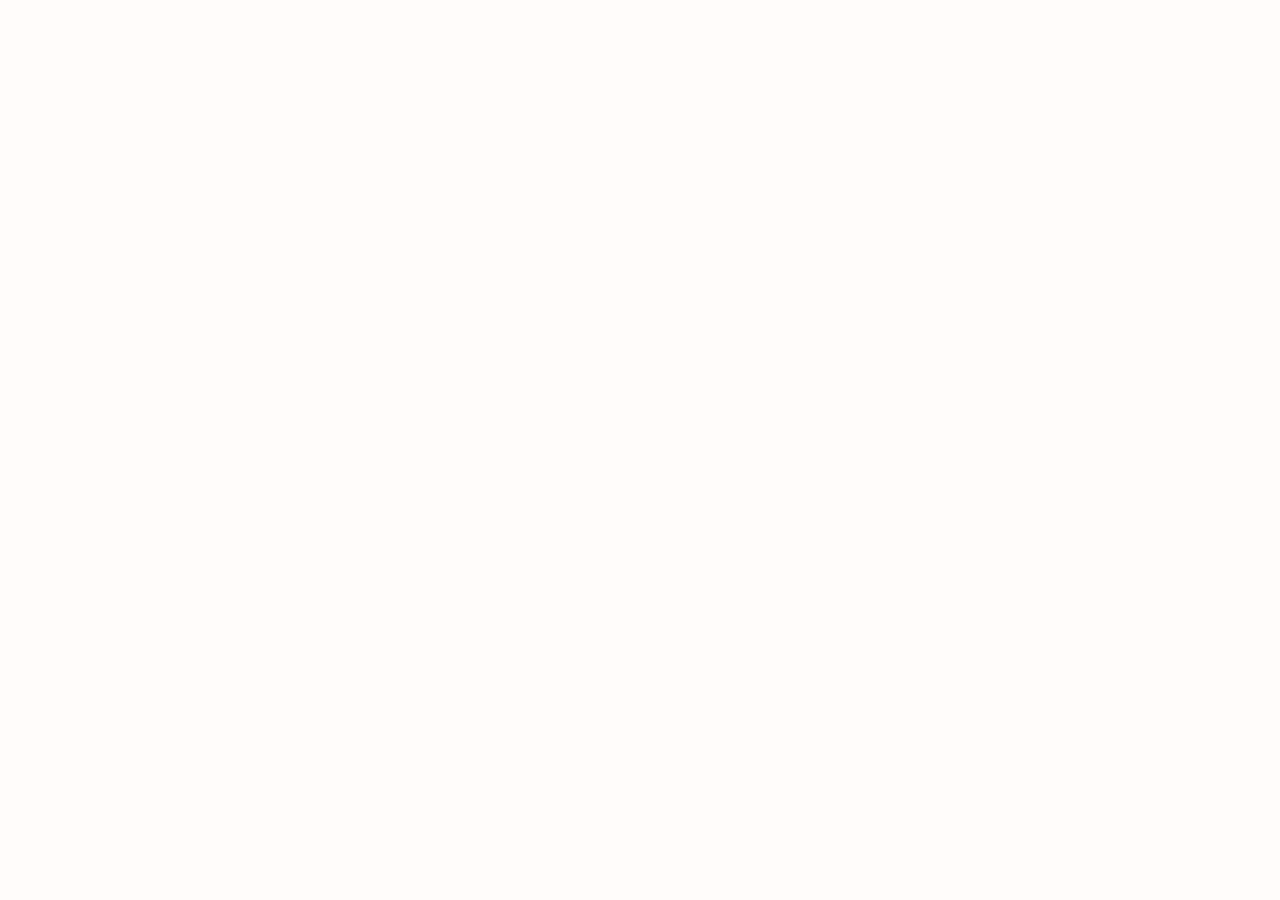
==== commit 400fb22a: "deploy: ai.thienhang.com from monorepo @ cf27008" ====
--- a/index.html
+++ b/index.html
@@ -6,12 +6,13 @@
   <base href="/">
   <meta name="viewport" content="width=device-width, initial-scale=1">
   <meta name="description" content="Hệ thống điều phối đa tác nhân AI cho đội xe tải điện Partner — theo dõi SOC, quản lý phiên sạc, tối ưu lộ trình theo thời gian thực.">
-  <meta name="theme-color" content="#0a0a0f">
+  <meta name="theme-color" content="#fefbff">
   <link rel="preconnect" href="https://fonts.googleapis.com">
   <link rel="preconnect" href="https://fonts.gstatic.com" crossorigin>
-  <style>@font-face{font-family:'JetBrains Mono';font-style:normal;font-weight:300;font-display:swap;src:url(https://fonts.gstatic.com/s/jetbrainsmono/v24/tDbV2o-flEEny0FZhsfKu5WU4xD2OwG_TA.woff2) format('woff2');unicode-range:U+0460-052F, U+1C80-1C8A, U+20B4, U+2DE0-2DFF, U+A640-A69F, U+FE2E-FE2F;}@font-face{font-family:'JetBrains Mono';font-style:normal;font-weight:300;font-display:swap;src:url(https://fonts.gstatic.com/s/jetbrainsmono/v24/tDbV2o-flEEny0FZhsfKu5WU4xD_OwG_TA.woff2) format('woff2');unicode-range:U+0301, U+0400-045F, U+0490-0491, U+04B0-04B1, U+2116;}@font-face{font-family:'JetBrains Mono';font-style:normal;font-weight:300;font-display:swap;src:url(https://fonts.gstatic.com/s/jetbrainsmono/v24/tDbV2o-flEEny0FZhsfKu5WU4xD4OwG_TA.woff2) format('woff2');unicode-range:U+0370-0377, U+037A-037F, U+0384-038A, U+038C, U+038E-03A1, U+03A3-03FF;}@font-face{font-family:'JetBrains Mono';font-style:normal;font-weight:300;font-display:swap;src:url(https://fonts.gstatic.com/s/jetbrainsmono/v24/tDbV2o-flEEny0FZhsfKu5WU4xD0OwG_TA.woff2) format('woff2');unicode-range:U+0102-0103, U+0110-0111, U+0128-0129, U+0168-0169, U+01A0-01A1, U+01AF-01B0, U+0300-0301, U+0303-0304, U+0308-0309, U+0323, U+0329, U+1EA0-1EF9, U+20AB;}@font-face{font-family:'JetBrains Mono';font-style:normal;font-weight:300;font-display:swap;src:url(https://fonts.gstatic.com/s/jetbrainsmono/v24/tDbV2o-flEEny0FZhsfKu5WU4xD1OwG_TA.woff2) format('woff2');unicode-range:U+0100-02BA, U+02BD-02C5, U+02C7-02CC, U+02CE-02D7, U+02DD-02FF, U+0304, U+0308, U+0329, U+1D00-1DBF, U+1E00-1E9F, U+1EF2-1EFF, U+2020, U+20A0-20AB, U+20AD-20C0, U+2113, U+2C60-2C7F, U+A720-A7FF;}@font-face{font-family:'JetBrains Mono';font-style:normal;font-weight:300;font-display:swap;src:url(https://fonts.gstatic.com/s/jetbrainsmono/v24/tDbV2o-flEEny0FZhsfKu5WU4xD7OwE.woff2) format('woff2');unicode-range:U+0000-00FF, U+0131, U+0152-0153, U+02BB-02BC, U+02C6, U+02DA, U+02DC, U+0304, U+0308, U+0329, U+2000-206F, U+20AC, U+2122, U+2191, U+2193, U+2212, U+2215, U+FEFF, U+FFFD;}@font-face{font-family:'JetBrains Mono';font-style:normal;font-weight:400;font-display:swap;src:url(https://fonts.gstatic.com/s/jetbrainsmono/v24/tDbV2o-flEEny0FZhsfKu5WU4xD2OwG_TA.woff2) format('woff2');unicode-range:U+0460-052F, U+1C80-1C8A, U+20B4, U+2DE0-2DFF, U+A640-A69F, U+FE2E-FE2F;}@font-face{font-family:'JetBrains Mono';font-style:normal;font-weight:400;font-display:swap;src:url(https://fonts.gstatic.com/s/jetbrainsmono/v24/tDbV2o-flEEny0FZhsfKu5WU4xD_OwG_TA.woff2) format('woff2');unicode-range:U+0301, U+0400-045F, U+0490-0491, U+04B0-04B1, U+2116;}@font-face{font-family:'JetBrains Mono';font-style:normal;font-weight:400;font-display:swap;src:url(https://fonts.gstatic.com/s/jetbrainsmono/v24/tDbV2o-flEEny0FZhsfKu5WU4xD4OwG_TA.woff2) format('woff2');unicode-range:U+0370-0377, U+037A-037F, U+0384-038A, U+038C, U+038E-03A1, U+03A3-03FF;}@font-face{font-family:'JetBrains Mono';font-style:normal;font-weight:400;font-display:swap;src:url(https://fonts.gstatic.com/s/jetbrainsmono/v24/tDbV2o-flEEny0FZhsfKu5WU4xD0OwG_TA.woff2) format('woff2');unicode-range:U+0102-0103, U+0110-0111, U+0128-0129, U+0168-0169, U+01A0-01A1, U+01AF-01B0, U+0300-0301, U+0303-0304, U+0308-0309, U+0323, U+0329, U+1EA0-1EF9, U+20AB;}@font-face{font-family:'JetBrains Mono';font-style:normal;font-weight:400;font-display:swap;src:url(https://fonts.gstatic.com/s/jetbrainsmono/v24/tDbV2o-flEEny0FZhsfKu5WU4xD1OwG_TA.woff2) format('woff2');unicode-range:U+0100-02BA, U+02BD-02C5, U+02C7-02CC, U+02CE-02D7, U+02DD-02FF, U+0304, U+0308, U+0329, U+1D00-1DBF, U+1E00-1E9F, U+1EF2-1EFF, U+2020, U+20A0-20AB, U+20AD-20C0, U+2113, U+2C60-2C7F, U+A720-A7FF;}@font-face{font-family:'JetBrains Mono';font-style:normal;font-weight:400;font-display:swap;src:url(https://fonts.gstatic.com/s/jetbrainsmono/v24/tDbV2o-flEEny0FZhsfKu5WU4xD7OwE.woff2) format('woff2');unicode-range:U+0000-00FF, U+0131, U+0152-0153, U+02BB-02BC, U+02C6, U+02DA, U+02DC, U+0304, U+0308, U+0329, U+2000-206F, U+20AC, U+2122, U+2191, U+2193, U+2212, U+2215, U+FEFF, U+FFFD;}@font-face{font-family:'JetBrains Mono';font-style:normal;font-weight:500;font-display:swap;src:url(https://fonts.gstatic.com/s/jetbrainsmono/v24/tDbV2o-flEEny0FZhsfKu5WU4xD2OwG_TA.woff2) format('woff2');unicode-range:U+0460-052F, U+1C80-1C8A, U+20B4, U+2DE0-2DFF, U+A640-A69F, U+FE2E-FE2F;}@font-face{font-family:'JetBrains Mono';font-style:normal;font-weight:500;font-display:swap;src:url(https://fonts.gstatic.com/s/jetbrainsmono/v24/tDbV2o-flEEny0FZhsfKu5WU4xD_OwG_TA.woff2) format('woff2');unicode-range:U+0301, U+0400-045F, U+0490-0491, U+04B0-04B1, U+2116;}@font-face{font-family:'JetBrains Mono';font-style:normal;font-weight:500;font-display:swap;src:url(https://fonts.gstatic.com/s/jetbrainsmono/v24/tDbV2o-flEEny0FZhsfKu5WU4xD4OwG_TA.woff2) format('woff2');unicode-range:U+0370-0377, U+037A-037F, U+0384-038A, U+038C, U+038E-03A1, U+03A3-03FF;}@font-face{font-family:'JetBrains Mono';font-style:normal;font-weight:500;font-display:swap;src:url(https://fonts.gstatic.com/s/jetbrainsmono/v24/tDbV2o-flEEny0FZhsfKu5WU4xD0OwG_TA.woff2) format('woff2');unicode-range:U+0102-0103, U+0110-0111, U+0128-0129, U+0168-0169, U+01A0-01A1, U+01AF-01B0, U+0300-0301, U+0303-0304, U+0308-0309, U+0323, U+0329, U+1EA0-1EF9, U+20AB;}@font-face{font-family:'JetBrains Mono';font-style:normal;font-weight:500;font-display:swap;src:url(https://fonts.gstatic.com/s/jetbrainsmono/v24/tDbV2o-flEEny0FZhsfKu5WU4xD1OwG_TA.woff2) format('woff2');unicode-range:U+0100-02BA, U+02BD-02C5, U+02C7-02CC, U+02CE-02D7, U+02DD-02FF, U+0304, U+0308, U+0329, U+1D00-1DBF, U+1E00-1E9F, U+1EF2-1EFF, U+2020, U+20A0-20AB, U+20AD-20C0, U+2113, U+2C60-2C7F, U+A720-A7FF;}@font-face{font-family:'JetBrains Mono';font-style:normal;font-weight:500;font-display:swap;src:url(https://fonts.gstatic.com/s/jetbrainsmono/v24/tDbV2o-flEEny0FZhsfKu5WU4xD7OwE.woff2) format('woff2');unicode-range:U+0000-00FF, U+0131, U+0152-0153, U+02BB-02BC, U+02C6, U+02DA, U+02DC, U+0304, U+0308, U+0329, U+2000-206F, U+20AC, U+2122, U+2191, U+2193, U+2212, U+2215, U+FEFF, U+FFFD;}@font-face{font-family:'JetBrains Mono';font-style:normal;font-weight:700;font-display:swap;src:url(https://fonts.gstatic.com/s/jetbrainsmono/v24/tDbV2o-flEEny0FZhsfKu5WU4xD2OwG_TA.woff2) format('woff2');unicode-range:U+0460-052F, U+1C80-1C8A, U+20B4, U+2DE0-2DFF, U+A640-A69F, U+FE2E-FE2F;}@font-face{font-family:'JetBrains Mono';font-style:normal;font-weight:700;font-display:swap;src:url(https://fonts.gstatic.com/s/jetbrainsmono/v24/tDbV2o-flEEny0FZhsfKu5WU4xD_OwG_TA.woff2) format('woff2');unicode-range:U+0301, U+0400-045F, U+0490-0491, U+04B0-04B1, U+2116;}@font-face{font-family:'JetBrains Mono';font-style:normal;font-weight:700;font-display:swap;src:url(https://fonts.gstatic.com/s/jetbrainsmono/v24/tDbV2o-flEEny0FZhsfKu5WU4xD4OwG_TA.woff2) format('woff2');unicode-range:U+0370-0377, U+037A-037F, U+0384-038A, U+038C, U+038E-03A1, U+03A3-03FF;}@font-face{font-family:'JetBrains Mono';font-style:normal;font-weight:700;font-display:swap;src:url(https://fonts.gstatic.com/s/jetbrainsmono/v24/tDbV2o-flEEny0FZhsfKu5WU4xD0OwG_TA.woff2) format('woff2');unicode-range:U+0102-0103, U+0110-0111, U+0128-0129, U+0168-0169, U+01A0-01A1, U+01AF-01B0, U+0300-0301, U+0303-0304, U+0308-0309, U+0323, U+0329, U+1EA0-1EF9, U+20AB;}@font-face{font-family:'JetBrains Mono';font-style:normal;font-weight:700;font-display:swap;src:url(https://fonts.gstatic.com/s/jetbrainsmono/v24/tDbV2o-flEEny0FZhsfKu5WU4xD1OwG_TA.woff2) format('woff2');unicode-range:U+0100-02BA, U+02BD-02C5, U+02C7-02CC, U+02CE-02D7, U+02DD-02FF, U+0304, U+0308, U+0329, U+1D00-1DBF, U+1E00-1E9F, U+1EF2-1EFF, U+2020, U+20A0-20AB, U+20AD-20C0, U+2113, U+2C60-2C7F, U+A720-A7FF;}@font-face{font-family:'JetBrains Mono';font-style:normal;font-weight:700;font-display:swap;src:url(https://fonts.gstatic.com/s/jetbrainsmono/v24/tDbV2o-flEEny0FZhsfKu5WU4xD7OwE.woff2) format('woff2');unicode-range:U+0000-00FF, U+0131, U+0152-0153, U+02BB-02BC, U+02C6, U+02DA, U+02DC, U+0304, U+0308, U+0329, U+2000-206F, U+20AC, U+2122, U+2191, U+2193, U+2212, U+2215, U+FEFF, U+FFFD;}@font-face{font-family:'Orbitron';font-style:normal;font-weight:400;font-display:swap;src:url(https://fonts.gstatic.com/s/orbitron/v35/yMJRMIlzdpvBhQQL_Qq7dy0.woff2) format('woff2');unicode-range:U+0000-00FF, U+0131, U+0152-0153, U+02BB-02BC, U+02C6, U+02DA, U+02DC, U+0304, U+0308, U+0329, U+2000-206F, U+20AC, U+2122, U+2191, U+2193, U+2212, U+2215, U+FEFF, U+FFFD;}@font-face{font-family:'Orbitron';font-style:normal;font-weight:700;font-display:swap;src:url(https://fonts.gstatic.com/s/orbitron/v35/yMJRMIlzdpvBhQQL_Qq7dy0.woff2) format('woff2');unicode-range:U+0000-00FF, U+0131, U+0152-0153, U+02BB-02BC, U+02C6, U+02DA, U+02DC, U+0304, U+0308, U+0329, U+2000-206F, U+20AC, U+2122, U+2191, U+2193, U+2212, U+2215, U+FEFF, U+FFFD;}@font-face{font-family:'Orbitron';font-style:normal;font-weight:900;font-display:swap;src:url(https://fonts.gstatic.com/s/orbitron/v35/yMJRMIlzdpvBhQQL_Qq7dy0.woff2) format('woff2');unicode-range:U+0000-00FF, U+0131, U+0152-0153, U+02BB-02BC, U+02C6, U+02DA, U+02DC, U+0304, U+0308, U+0329, U+2000-206F, U+20AC, U+2122, U+2191, U+2193, U+2212, U+2215, U+FEFF, U+FFFD;}@font-face{font-family:'Share Tech Mono';font-style:normal;font-weight:400;font-display:swap;src:url(https://fonts.gstatic.com/s/sharetechmono/v16/J7aHnp1uDWRBEqV98dVQztYldFcLowEF.woff2) format('woff2');unicode-range:U+0000-00FF, U+0131, U+0152-0153, U+02BB-02BC, U+02C6, U+02DA, U+02DC, U+0304, U+0308, U+0329, U+2000-206F, U+20AC, U+2122, U+2191, U+2193, U+2212, U+2215, U+FEFF, U+FFFD;}</style>
-<style>:root{--ui-font-display:ui-sans-serif, system-ui, sans-serif;--ui-font-body:ui-sans-serif, system-ui, sans-serif;--ui-weight-display:500;--ui-weight-heading:600;--ui-weight-body:400;--ui-text:#111111;--ui-text-muted:#666666;--ui-text-on-inverse:#ffffff;--ui-surface:#ffffff;--ui-surface-raised:#f5f5f5;--ui-surface-inverse:#111111;--ui-surface-translucent:rgba(127, 127, 127, .1);--ui-border:#e5e5e5;--ui-border-width:1px;--ui-radius-button:6px;--ui-radius-card:12px;--ui-radius-icon:4px;--ui-gap:12px;--ui-pad-x:14px;--ui-pad-y:8px}:root{--bg:#0a0a0f;--card:#12121a;--muted:#1c1c2e;--fg:#e0e0e0;--muted-fg:#6b7280;--border:#2a2a3a;--red:#ff3366;--amber:#ffaa00;--n:#00ff88;--d:#00d4ff;--f:#88ff44;--r:#ffbb00;--e:#cc44ff;--c:#4499ff;--p:#ff6622}:root{--ui-font-display:"Orbitron", monospace;--ui-font-body:"JetBrains Mono", monospace;--ui-weight-display:900;--ui-weight-heading:700;--ui-weight-body:400;--ui-text:var(--fg);--ui-text-muted:var(--muted-fg);--ui-text-on-inverse:var(--bg);--ui-surface:var(--bg);--ui-surface-raised:var(--card);--ui-surface-inverse:var(--n);--ui-surface-translucent:rgba(255, 255, 255, .03);--ui-border:var(--border);--ui-border-width:1px;--ui-radius-button:3px;--ui-radius-card:4px;--ui-radius-icon:3px;--ui-gap:7px;--ui-pad-x:10px;--ui-pad-y:6px}app-root{display:contents}*,*:before,*:after{box-sizing:border-box;margin:0;padding:0}html,body{height:100%;overflow:hidden;background:var(--bg);color:var(--fg);font-family:JetBrains Mono,monospace}body:after{content:"";position:fixed;inset:0;background:repeating-linear-gradient(0deg,transparent,transparent 2px,rgba(0,0,0,.16) 2px,rgba(0,0,0,.16) 4px);pointer-events:none;z-index:9999}body:before{content:"";position:fixed;inset:0;background-image:linear-gradient(rgba(0,255,136,.02) 1px,transparent 1px),linear-gradient(90deg,rgba(0,255,136,.02) 1px,transparent 1px);background-size:48px 48px;pointer-events:none;z-index:0}@media (prefers-reduced-motion:reduce){*,*:before,*:after{animation:none!important;transition:none!important}}</style><link rel="stylesheet" href="styles-HWXCP6J4.css" media="print" onload="this.media='all'"><noscript><link rel="stylesheet" href="styles-HWXCP6J4.css"></noscript></head>
+  <!-- Substitute theo spec: Inter Tight thay Salesforce-Avant-Garde, Inter thay Salesforce-Sans -->
+  <style>@font-face{font-family:'Inter';font-style:normal;font-weight:300;font-display:swap;src:url(https://fonts.gstatic.com/s/inter/v20/UcC73FwrK3iLTeHuS_nVMrMxCp50SjIa2JL7SUc.woff2) format('woff2');unicode-range:U+0460-052F, U+1C80-1C8A, U+20B4, U+2DE0-2DFF, U+A640-A69F, U+FE2E-FE2F;}@font-face{font-family:'Inter';font-style:normal;font-weight:300;font-display:swap;src:url(https://fonts.gstatic.com/s/inter/v20/UcC73FwrK3iLTeHuS_nVMrMxCp50SjIa0ZL7SUc.woff2) format('woff2');unicode-range:U+0301, U+0400-045F, U+0490-0491, U+04B0-04B1, U+2116;}@font-face{font-family:'Inter';font-style:normal;font-weight:300;font-display:swap;src:url(https://fonts.gstatic.com/s/inter/v20/UcC73FwrK3iLTeHuS_nVMrMxCp50SjIa2ZL7SUc.woff2) format('woff2');unicode-range:U+1F00-1FFF;}@font-face{font-family:'Inter';font-style:normal;font-weight:300;font-display:swap;src:url(https://fonts.gstatic.com/s/inter/v20/UcC73FwrK3iLTeHuS_nVMrMxCp50SjIa1pL7SUc.woff2) format('woff2');unicode-range:U+0370-0377, U+037A-037F, U+0384-038A, U+038C, U+038E-03A1, U+03A3-03FF;}@font-face{font-family:'Inter';font-style:normal;font-weight:300;font-display:swap;src:url(https://fonts.gstatic.com/s/inter/v20/UcC73FwrK3iLTeHuS_nVMrMxCp50SjIa2pL7SUc.woff2) format('woff2');unicode-range:U+0102-0103, U+0110-0111, U+0128-0129, U+0168-0169, U+01A0-01A1, U+01AF-01B0, U+0300-0301, U+0303-0304, U+0308-0309, U+0323, U+0329, U+1EA0-1EF9, U+20AB;}@font-face{font-family:'Inter';font-style:normal;font-weight:300;font-display:swap;src:url(https://fonts.gstatic.com/s/inter/v20/UcC73FwrK3iLTeHuS_nVMrMxCp50SjIa25L7SUc.woff2) format('woff2');unicode-range:U+0100-02BA, U+02BD-02C5, U+02C7-02CC, U+02CE-02D7, U+02DD-02FF, U+0304, U+0308, U+0329, U+1D00-1DBF, U+1E00-1E9F, U+1EF2-1EFF, U+2020, U+20A0-20AB, U+20AD-20C0, U+2113, U+2C60-2C7F, U+A720-A7FF;}@font-face{font-family:'Inter';font-style:normal;font-weight:300;font-display:swap;src:url(https://fonts.gstatic.com/s/inter/v20/UcC73FwrK3iLTeHuS_nVMrMxCp50SjIa1ZL7.woff2) format('woff2');unicode-range:U+0000-00FF, U+0131, U+0152-0153, U+02BB-02BC, U+02C6, U+02DA, U+02DC, U+0304, U+0308, U+0329, U+2000-206F, U+20AC, U+2122, U+2191, U+2193, U+2212, U+2215, U+FEFF, U+FFFD;}@font-face{font-family:'Inter';font-style:normal;font-weight:400;font-display:swap;src:url(https://fonts.gstatic.com/s/inter/v20/UcC73FwrK3iLTeHuS_nVMrMxCp50SjIa2JL7SUc.woff2) format('woff2');unicode-range:U+0460-052F, U+1C80-1C8A, U+20B4, U+2DE0-2DFF, U+A640-A69F, U+FE2E-FE2F;}@font-face{font-family:'Inter';font-style:normal;font-weight:400;font-display:swap;src:url(https://fonts.gstatic.com/s/inter/v20/UcC73FwrK3iLTeHuS_nVMrMxCp50SjIa0ZL7SUc.woff2) format('woff2');unicode-range:U+0301, U+0400-045F, U+0490-0491, U+04B0-04B1, U+2116;}@font-face{font-family:'Inter';font-style:normal;font-weight:400;font-display:swap;src:url(https://fonts.gstatic.com/s/inter/v20/UcC73FwrK3iLTeHuS_nVMrMxCp50SjIa2ZL7SUc.woff2) format('woff2');unicode-range:U+1F00-1FFF;}@font-face{font-family:'Inter';font-style:normal;font-weight:400;font-display:swap;src:url(https://fonts.gstatic.com/s/inter/v20/UcC73FwrK3iLTeHuS_nVMrMxCp50SjIa1pL7SUc.woff2) format('woff2');unicode-range:U+0370-0377, U+037A-037F, U+0384-038A, U+038C, U+038E-03A1, U+03A3-03FF;}@font-face{font-family:'Inter';font-style:normal;font-weight:400;font-display:swap;src:url(https://fonts.gstatic.com/s/inter/v20/UcC73FwrK3iLTeHuS_nVMrMxCp50SjIa2pL7SUc.woff2) format('woff2');unicode-range:U+0102-0103, U+0110-0111, U+0128-0129, U+0168-0169, U+01A0-01A1, U+01AF-01B0, U+0300-0301, U+0303-0304, U+0308-0309, U+0323, U+0329, U+1EA0-1EF9, U+20AB;}@font-face{font-family:'Inter';font-style:normal;font-weight:400;font-display:swap;src:url(https://fonts.gstatic.com/s/inter/v20/UcC73FwrK3iLTeHuS_nVMrMxCp50SjIa25L7SUc.woff2) format('woff2');unicode-range:U+0100-02BA, U+02BD-02C5, U+02C7-02CC, U+02CE-02D7, U+02DD-02FF, U+0304, U+0308, U+0329, U+1D00-1DBF, U+1E00-1E9F, U+1EF2-1EFF, U+2020, U+20A0-20AB, U+20AD-20C0, U+2113, U+2C60-2C7F, U+A720-A7FF;}@font-face{font-family:'Inter';font-style:normal;font-weight:400;font-display:swap;src:url(https://fonts.gstatic.com/s/inter/v20/UcC73FwrK3iLTeHuS_nVMrMxCp50SjIa1ZL7.woff2) format('woff2');unicode-range:U+0000-00FF, U+0131, U+0152-0153, U+02BB-02BC, U+02C6, U+02DA, U+02DC, U+0304, U+0308, U+0329, U+2000-206F, U+20AC, U+2122, U+2191, U+2193, U+2212, U+2215, U+FEFF, U+FFFD;}@font-face{font-family:'Inter';font-style:normal;font-weight:600;font-display:swap;src:url(https://fonts.gstatic.com/s/inter/v20/UcC73FwrK3iLTeHuS_nVMrMxCp50SjIa2JL7SUc.woff2) format('woff2');unicode-range:U+0460-052F, U+1C80-1C8A, U+20B4, U+2DE0-2DFF, U+A640-A69F, U+FE2E-FE2F;}@font-face{font-family:'Inter';font-style:normal;font-weight:600;font-display:swap;src:url(https://fonts.gstatic.com/s/inter/v20/UcC73FwrK3iLTeHuS_nVMrMxCp50SjIa0ZL7SUc.woff2) format('woff2');unicode-range:U+0301, U+0400-045F, U+0490-0491, U+04B0-04B1, U+2116;}@font-face{font-family:'Inter';font-style:normal;font-weight:600;font-display:swap;src:url(https://fonts.gstatic.com/s/inter/v20/UcC73FwrK3iLTeHuS_nVMrMxCp50SjIa2ZL7SUc.woff2) format('woff2');unicode-range:U+1F00-1FFF;}@font-face{font-family:'Inter';font-style:normal;font-weight:600;font-display:swap;src:url(https://fonts.gstatic.com/s/inter/v20/UcC73FwrK3iLTeHuS_nVMrMxCp50SjIa1pL7SUc.woff2) format('woff2');unicode-range:U+0370-0377, U+037A-037F, U+0384-038A, U+038C, U+038E-03A1, U+03A3-03FF;}@font-face{font-family:'Inter';font-style:normal;font-weight:600;font-display:swap;src:url(https://fonts.gstatic.com/s/inter/v20/UcC73FwrK3iLTeHuS_nVMrMxCp50SjIa2pL7SUc.woff2) format('woff2');unicode-range:U+0102-0103, U+0110-0111, U+0128-0129, U+0168-0169, U+01A0-01A1, U+01AF-01B0, U+0300-0301, U+0303-0304, U+0308-0309, U+0323, U+0329, U+1EA0-1EF9, U+20AB;}@font-face{font-family:'Inter';font-style:normal;font-weight:600;font-display:swap;src:url(https://fonts.gstatic.com/s/inter/v20/UcC73FwrK3iLTeHuS_nVMrMxCp50SjIa25L7SUc.woff2) format('woff2');unicode-range:U+0100-02BA, U+02BD-02C5, U+02C7-02CC, U+02CE-02D7, U+02DD-02FF, U+0304, U+0308, U+0329, U+1D00-1DBF, U+1E00-1E9F, U+1EF2-1EFF, U+2020, U+20A0-20AB, U+20AD-20C0, U+2113, U+2C60-2C7F, U+A720-A7FF;}@font-face{font-family:'Inter';font-style:normal;font-weight:600;font-display:swap;src:url(https://fonts.gstatic.com/s/inter/v20/UcC73FwrK3iLTeHuS_nVMrMxCp50SjIa1ZL7.woff2) format('woff2');unicode-range:U+0000-00FF, U+0131, U+0152-0153, U+02BB-02BC, U+02C6, U+02DA, U+02DC, U+0304, U+0308, U+0329, U+2000-206F, U+20AC, U+2122, U+2191, U+2193, U+2212, U+2215, U+FEFF, U+FFFD;}@font-face{font-family:'Inter';font-style:normal;font-weight:700;font-display:swap;src:url(https://fonts.gstatic.com/s/inter/v20/UcC73FwrK3iLTeHuS_nVMrMxCp50SjIa2JL7SUc.woff2) format('woff2');unicode-range:U+0460-052F, U+1C80-1C8A, U+20B4, U+2DE0-2DFF, U+A640-A69F, U+FE2E-FE2F;}@font-face{font-family:'Inter';font-style:normal;font-weight:700;font-display:swap;src:url(https://fonts.gstatic.com/s/inter/v20/UcC73FwrK3iLTeHuS_nVMrMxCp50SjIa0ZL7SUc.woff2) format('woff2');unicode-range:U+0301, U+0400-045F, U+0490-0491, U+04B0-04B1, U+2116;}@font-face{font-family:'Inter';font-style:normal;font-weight:700;font-display:swap;src:url(https://fonts.gstatic.com/s/inter/v20/UcC73FwrK3iLTeHuS_nVMrMxCp50SjIa2ZL7SUc.woff2) format('woff2');unicode-range:U+1F00-1FFF;}@font-face{font-family:'Inter';font-style:normal;font-weight:700;font-display:swap;src:url(https://fonts.gstatic.com/s/inter/v20/UcC73FwrK3iLTeHuS_nVMrMxCp50SjIa1pL7SUc.woff2) format('woff2');unicode-range:U+0370-0377, U+037A-037F, U+0384-038A, U+038C, U+038E-03A1, U+03A3-03FF;}@font-face{font-family:'Inter';font-style:normal;font-weight:700;font-display:swap;src:url(https://fonts.gstatic.com/s/inter/v20/UcC73FwrK3iLTeHuS_nVMrMxCp50SjIa2pL7SUc.woff2) format('woff2');unicode-range:U+0102-0103, U+0110-0111, U+0128-0129, U+0168-0169, U+01A0-01A1, U+01AF-01B0, U+0300-0301, U+0303-0304, U+0308-0309, U+0323, U+0329, U+1EA0-1EF9, U+20AB;}@font-face{font-family:'Inter';font-style:normal;font-weight:700;font-display:swap;src:url(https://fonts.gstatic.com/s/inter/v20/UcC73FwrK3iLTeHuS_nVMrMxCp50SjIa25L7SUc.woff2) format('woff2');unicode-range:U+0100-02BA, U+02BD-02C5, U+02C7-02CC, U+02CE-02D7, U+02DD-02FF, U+0304, U+0308, U+0329, U+1D00-1DBF, U+1E00-1E9F, U+1EF2-1EFF, U+2020, U+20A0-20AB, U+20AD-20C0, U+2113, U+2C60-2C7F, U+A720-A7FF;}@font-face{font-family:'Inter';font-style:normal;font-weight:700;font-display:swap;src:url(https://fonts.gstatic.com/s/inter/v20/UcC73FwrK3iLTeHuS_nVMrMxCp50SjIa1ZL7.woff2) format('woff2');unicode-range:U+0000-00FF, U+0131, U+0152-0153, U+02BB-02BC, U+02C6, U+02DA, U+02DC, U+0304, U+0308, U+0329, U+2000-206F, U+20AC, U+2122, U+2191, U+2193, U+2212, U+2215, U+FEFF, U+FFFD;}@font-face{font-family:'Inter Tight';font-style:normal;font-weight:400;font-display:swap;src:url(https://fonts.gstatic.com/s/intertight/v9/NGSwv5HMAFg6IuGlBNMjxLsK8ah8QA.woff2) format('woff2');unicode-range:U+0460-052F, U+1C80-1C8A, U+20B4, U+2DE0-2DFF, U+A640-A69F, U+FE2E-FE2F;}@font-face{font-family:'Inter Tight';font-style:normal;font-weight:400;font-display:swap;src:url(https://fonts.gstatic.com/s/intertight/v9/NGSwv5HMAFg6IuGlBNMjxLsD8ah8QA.woff2) format('woff2');unicode-range:U+0301, U+0400-045F, U+0490-0491, U+04B0-04B1, U+2116;}@font-face{font-family:'Inter Tight';font-style:normal;font-weight:400;font-display:swap;src:url(https://fonts.gstatic.com/s/intertight/v9/NGSwv5HMAFg6IuGlBNMjxLsL8ah8QA.woff2) format('woff2');unicode-range:U+1F00-1FFF;}@font-face{font-family:'Inter Tight';font-style:normal;font-weight:400;font-display:swap;src:url(https://fonts.gstatic.com/s/intertight/v9/NGSwv5HMAFg6IuGlBNMjxLsE8ah8QA.woff2) format('woff2');unicode-range:U+0370-0377, U+037A-037F, U+0384-038A, U+038C, U+038E-03A1, U+03A3-03FF;}@font-face{font-family:'Inter Tight';font-style:normal;font-weight:400;font-display:swap;src:url(https://fonts.gstatic.com/s/intertight/v9/NGSwv5HMAFg6IuGlBNMjxLsI8ah8QA.woff2) format('woff2');unicode-range:U+0102-0103, U+0110-0111, U+0128-0129, U+0168-0169, U+01A0-01A1, U+01AF-01B0, U+0300-0301, U+0303-0304, U+0308-0309, U+0323, U+0329, U+1EA0-1EF9, U+20AB;}@font-face{font-family:'Inter Tight';font-style:normal;font-weight:400;font-display:swap;src:url(https://fonts.gstatic.com/s/intertight/v9/NGSwv5HMAFg6IuGlBNMjxLsJ8ah8QA.woff2) format('woff2');unicode-range:U+0100-02BA, U+02BD-02C5, U+02C7-02CC, U+02CE-02D7, U+02DD-02FF, U+0304, U+0308, U+0329, U+1D00-1DBF, U+1E00-1E9F, U+1EF2-1EFF, U+2020, U+20A0-20AB, U+20AD-20C0, U+2113, U+2C60-2C7F, U+A720-A7FF;}@font-face{font-family:'Inter Tight';font-style:normal;font-weight:400;font-display:swap;src:url(https://fonts.gstatic.com/s/intertight/v9/NGSwv5HMAFg6IuGlBNMjxLsH8ag.woff2) format('woff2');unicode-range:U+0000-00FF, U+0131, U+0152-0153, U+02BB-02BC, U+02C6, U+02DA, U+02DC, U+0304, U+0308, U+0329, U+2000-206F, U+20AC, U+2122, U+2191, U+2193, U+2212, U+2215, U+FEFF, U+FFFD;}@font-face{font-family:'Inter Tight';font-style:normal;font-weight:600;font-display:swap;src:url(https://fonts.gstatic.com/s/intertight/v9/NGSwv5HMAFg6IuGlBNMjxLsK8ah8QA.woff2) format('woff2');unicode-range:U+0460-052F, U+1C80-1C8A, U+20B4, U+2DE0-2DFF, U+A640-A69F, U+FE2E-FE2F;}@font-face{font-family:'Inter Tight';font-style:normal;font-weight:600;font-display:swap;src:url(https://fonts.gstatic.com/s/intertight/v9/NGSwv5HMAFg6IuGlBNMjxLsD8ah8QA.woff2) format('woff2');unicode-range:U+0301, U+0400-045F, U+0490-0491, U+04B0-04B1, U+2116;}@font-face{font-family:'Inter Tight';font-style:normal;font-weight:600;font-display:swap;src:url(https://fonts.gstatic.com/s/intertight/v9/NGSwv5HMAFg6IuGlBNMjxLsL8ah8QA.woff2) format('woff2');unicode-range:U+1F00-1FFF;}@font-face{font-family:'Inter Tight';font-style:normal;font-weight:600;font-display:swap;src:url(https://fonts.gstatic.com/s/intertight/v9/NGSwv5HMAFg6IuGlBNMjxLsE8ah8QA.woff2) format('woff2');unicode-range:U+0370-0377, U+037A-037F, U+0384-038A, U+038C, U+038E-03A1, U+03A3-03FF;}@font-face{font-family:'Inter Tight';font-style:normal;font-weight:600;font-display:swap;src:url(https://fonts.gstatic.com/s/intertight/v9/NGSwv5HMAFg6IuGlBNMjxLsI8ah8QA.woff2) format('woff2');unicode-range:U+0102-0103, U+0110-0111, U+0128-0129, U+0168-0169, U+01A0-01A1, U+01AF-01B0, U+0300-0301, U+0303-0304, U+0308-0309, U+0323, U+0329, U+1EA0-1EF9, U+20AB;}@font-face{font-family:'Inter Tight';font-style:normal;font-weight:600;font-display:swap;src:url(https://fonts.gstatic.com/s/intertight/v9/NGSwv5HMAFg6IuGlBNMjxLsJ8ah8QA.woff2) format('woff2');unicode-range:U+0100-02BA, U+02BD-02C5, U+02C7-02CC, U+02CE-02D7, U+02DD-02FF, U+0304, U+0308, U+0329, U+1D00-1DBF, U+1E00-1E9F, U+1EF2-1EFF, U+2020, U+20A0-20AB, U+20AD-20C0, U+2113, U+2C60-2C7F, U+A720-A7FF;}@font-face{font-family:'Inter Tight';font-style:normal;font-weight:600;font-display:swap;src:url(https://fonts.gstatic.com/s/intertight/v9/NGSwv5HMAFg6IuGlBNMjxLsH8ag.woff2) format('woff2');unicode-range:U+0000-00FF, U+0131, U+0152-0153, U+02BB-02BC, U+02C6, U+02DA, U+02DC, U+0304, U+0308, U+0329, U+2000-206F, U+20AC, U+2122, U+2191, U+2193, U+2212, U+2215, U+FEFF, U+FFFD;}@font-face{font-family:'Inter Tight';font-style:normal;font-weight:700;font-display:swap;src:url(https://fonts.gstatic.com/s/intertight/v9/NGSwv5HMAFg6IuGlBNMjxLsK8ah8QA.woff2) format('woff2');unicode-range:U+0460-052F, U+1C80-1C8A, U+20B4, U+2DE0-2DFF, U+A640-A69F, U+FE2E-FE2F;}@font-face{font-family:'Inter Tight';font-style:normal;font-weight:700;font-display:swap;src:url(https://fonts.gstatic.com/s/intertight/v9/NGSwv5HMAFg6IuGlBNMjxLsD8ah8QA.woff2) format('woff2');unicode-range:U+0301, U+0400-045F, U+0490-0491, U+04B0-04B1, U+2116;}@font-face{font-family:'Inter Tight';font-style:normal;font-weight:700;font-display:swap;src:url(https://fonts.gstatic.com/s/intertight/v9/NGSwv5HMAFg6IuGlBNMjxLsL8ah8QA.woff2) format('woff2');unicode-range:U+1F00-1FFF;}@font-face{font-family:'Inter Tight';font-style:normal;font-weight:700;font-display:swap;src:url(https://fonts.gstatic.com/s/intertight/v9/NGSwv5HMAFg6IuGlBNMjxLsE8ah8QA.woff2) format('woff2');unicode-range:U+0370-0377, U+037A-037F, U+0384-038A, U+038C, U+038E-03A1, U+03A3-03FF;}@font-face{font-family:'Inter Tight';font-style:normal;font-weight:700;font-display:swap;src:url(https://fonts.gstatic.com/s/intertight/v9/NGSwv5HMAFg6IuGlBNMjxLsI8ah8QA.woff2) format('woff2');unicode-range:U+0102-0103, U+0110-0111, U+0128-0129, U+0168-0169, U+01A0-01A1, U+01AF-01B0, U+0300-0301, U+0303-0304, U+0308-0309, U+0323, U+0329, U+1EA0-1EF9, U+20AB;}@font-face{font-family:'Inter Tight';font-style:normal;font-weight:700;font-display:swap;src:url(https://fonts.gstatic.com/s/intertight/v9/NGSwv5HMAFg6IuGlBNMjxLsJ8ah8QA.woff2) format('woff2');unicode-range:U+0100-02BA, U+02BD-02C5, U+02C7-02CC, U+02CE-02D7, U+02DD-02FF, U+0304, U+0308, U+0329, U+1D00-1DBF, U+1E00-1E9F, U+1EF2-1EFF, U+2020, U+20A0-20AB, U+20AD-20C0, U+2113, U+2C60-2C7F, U+A720-A7FF;}@font-face{font-family:'Inter Tight';font-style:normal;font-weight:700;font-display:swap;src:url(https://fonts.gstatic.com/s/intertight/v9/NGSwv5HMAFg6IuGlBNMjxLsH8ag.woff2) format('woff2');unicode-range:U+0000-00FF, U+0131, U+0152-0153, U+02BB-02BC, U+02C6, U+02DA, U+02DC, U+0304, U+0308, U+0329, U+2000-206F, U+20AC, U+2122, U+2191, U+2193, U+2212, U+2215, U+FEFF, U+FFFD;}</style>
+<style>:root{--ui-font-display:ui-sans-serif, system-ui, sans-serif;--ui-font-body:ui-sans-serif, system-ui, sans-serif;--ui-weight-display:500;--ui-weight-heading:600;--ui-weight-body:400;--ui-text:#111111;--ui-text-muted:#666666;--ui-text-on-inverse:#ffffff;--ui-surface:#ffffff;--ui-surface-raised:#f5f5f5;--ui-surface-inverse:#111111;--ui-surface-translucent:rgba(127, 127, 127, .1);--ui-border:#e5e5e5;--ui-border-width:1px;--ui-radius-button:6px;--ui-radius-card:12px;--ui-radius-icon:4px;--ui-gap:12px;--ui-pad-x:14px;--ui-pad-y:8px}:root{--color-ember:#c2410c;--color-ember-deep:#7c2d12;--color-ember-shadow:#7c2d12;--color-amber-deep:#b45309;--color-vivid-orange:#ea580c;--color-apricot:#fdba74;--color-apricot-mist:#fed7aa;--color-peach-haze:#fff4ed;--color-link-blue:#1264a3;--color-link-blue-dark:#0b4c8c;--color-sky:#2f8ab7;--color-carbon:#1d1c1d;--color-charcoal:#454245;--color-mid-gray:#696969;--color-steel:#808080;--color-fog:#edeaed;--color-pure-white:#ffffff;--color-soft-white:#fffcfa;--color-cool-wash:#e8f5fa;--color-black:#000000;--gradient-vivid-orange:linear-gradient(104deg, rgb(0, 0, 0) 9.56%, rgb(255, 106, 0) 102.66%);--surface-canvas:#fffcfa;--surface-card:#ffffff;--surface-wash:#fff4ed;--surface-cool-wash:#e8f5fa;--surface-inverted:#7c2d12;--font-display:"Inter Tight", "Salesforce-Avant-Garde", ui-sans-serif, system-ui, -apple-system, BlinkMacSystemFont, "Segoe UI", Roboto, sans-serif;--font-body:"Inter", "Salesforce-Sans", ui-sans-serif, system-ui, -apple-system, BlinkMacSystemFont, "Segoe UI", Roboto, sans-serif;--text-eyebrow:12px;--leading-eyebrow:1.5;--tracking-eyebrow:.68px;--text-caption:14px;--leading-caption:1.56;--tracking-caption:-.03px;--text-body-sm:16px;--leading-body-sm:1.5;--tracking-body-sm:-.16px;--text-body:18px;--leading-body:1.56;--tracking-body:-.22px;--text-subheading:32px;--leading-subheading:1.25;--tracking-subheading:-.26px;--text-heading-sm:50px;--leading-heading-sm:1;--tracking-heading-sm:-.6px;--text-heading:64px;--leading-heading:1.12;--tracking-heading:-.77px;--text-heading-lg:76px;--leading-heading-lg:1.2;--tracking-heading-lg:-.91px;--text-display:96px;--leading-display:1.08;--tracking-display:-1.15px;--font-weight-light:300;--font-weight-regular:400;--font-weight-semibold:600;--font-weight-bold:700;--spacing-4:4px;--spacing-6:6px;--spacing-7:7px;--spacing-8:8px;--spacing-10:10px;--spacing-12:12px;--spacing-16:16px;--spacing-18:18px;--spacing-19:19px;--spacing-20:20px;--spacing-24:24px;--spacing-32:32px;--spacing-40:40px;--spacing-48:48px;--spacing-96:96px;--spacing-98:98px;--page-max-width:1200px;--card-padding:24px;--radius-md:4px;--radius-lg:8px;--radius-xl:12px;--radius-2xl:16px;--radius-full:48px;--radius-full-2:60px;--radius-full-3:90px;--radius-full-4:999px;--radius-full-5:9999px;--radius-tags:4px;--radius-cards:16px;--radius-pills:999px;--radius-badges:90px;--radius-buttons:4px;--shadow-xl:rgba(0, 0, 0, .1) 0px 0px 32px 0px;--shadow-subtle:rgb(194, 65, 12) 0px 0px 0px 1px inset;--shadow-subtle-2:rgba(0, 0, 0, .08) 0px 1px 3px 0px;--shadow-lg:rgba(0, 0, 0, .1) 0px 5px 20px 0px}:root{--bg:var(--surface-canvas);--card:var(--surface-card);--muted:var(--surface-wash);--border:var(--color-fog);--fg:var(--color-carbon);--muted-fg:var(--color-mid-gray);--n:var(--color-ember);--d:var(--color-link-blue);--f:var(--color-sky);--r:var(--color-amber-deep);--e:var(--color-ember-deep);--c:var(--color-link-blue-dark);--p:var(--color-vivid-orange);--red:#b4232a;--amber:#8a5a00}:root{--ui-font-display:var(--font-display);--ui-font-body:var(--font-body);--ui-weight-display:var(--font-weight-bold);--ui-weight-heading:var(--font-weight-semibold);--ui-weight-body:var(--font-weight-regular);--ui-text:var(--color-carbon);--ui-text-muted:var(--color-charcoal);--ui-text-on-inverse:var(--color-pure-white);--ui-surface:var(--surface-canvas);--ui-surface-raised:var(--surface-card);--ui-surface-inverse:var(--color-ember);--ui-surface-translucent:var(--surface-wash);--ui-border:var(--color-fog);--ui-border-width:1px;--ui-radius-button:var(--radius-buttons);--ui-radius-card:var(--radius-cards);--ui-radius-icon:var(--radius-tags);--ui-gap:var(--spacing-12);--ui-pad-x:var(--spacing-20);--ui-pad-y:var(--spacing-12)}app-root{display:contents}*,*:before,*:after{box-sizing:border-box;margin:0;padding:0}html,body{height:100%;overflow:hidden;background:var(--bg);color:var(--fg);font-family:JetBrains Mono,monospace}body:after{content:"";position:fixed;inset:0;background:repeating-linear-gradient(0deg,transparent,transparent 2px,rgba(0,0,0,.16) 2px,rgba(0,0,0,.16) 4px);pointer-events:none;z-index:9999}body:before{content:"";position:fixed;inset:0;background-image:linear-gradient(rgba(0,255,136,.02) 1px,transparent 1px),linear-gradient(90deg,rgba(0,255,136,.02) 1px,transparent 1px);background-size:48px 48px;pointer-events:none;z-index:0}@media (prefers-reduced-motion:reduce){*,*:before,*:after{animation:none!important;transition:none!important}}body:after,body:before{content:none!important}html,body{font-family:var(--font-body)}</style><link rel="stylesheet" href="styles-YP6CTRGN.css" media="print" onload="this.media='all'"><noscript><link rel="stylesheet" href="styles-YP6CTRGN.css"></noscript></head>
 <body>
   <app-root></app-root>
-<link rel="modulepreload" href="chunk-MSNUV25V.js"><script src="polyfills-B6TNHZQ6.js" type="module"></script><script src="main-ZWHAPYKN.js" type="module"></script></body>
+<link rel="modulepreload" href="chunk-MSNUV25V.js"><script src="polyfills-B6TNHZQ6.js" type="module"></script><script src="main-XRFHRGSU.js" type="module"></script></body>
 </html>
--- a/styles-YP6CTRGN.css
+++ b/styles-YP6CTRGN.css
@@ -0,0 +1 @@
+:root{--ui-font-display: ui-sans-serif, system-ui, sans-serif;--ui-font-body: ui-sans-serif, system-ui, sans-serif;--ui-weight-display: 500;--ui-weight-heading: 600;--ui-weight-body: 400;--ui-text: #111111;--ui-text-muted: #666666;--ui-text-on-inverse: #ffffff;--ui-surface: #ffffff;--ui-surface-raised: #f5f5f5;--ui-surface-inverse: #111111;--ui-surface-translucent: rgba(127, 127, 127, .1);--ui-border: #e5e5e5;--ui-border-width: 1px;--ui-radius-button: 6px;--ui-radius-card: 12px;--ui-radius-icon: 4px;--ui-gap: 12px;--ui-pad-x: 14px;--ui-pad-y: 8px}:root{--color-ember: #c2410c;--color-ember-deep: #7c2d12;--color-ember-shadow: #7c2d12;--color-amber-deep: #b45309;--color-vivid-orange: #ea580c;--color-apricot: #fdba74;--color-apricot-mist: #fed7aa;--color-peach-haze: #fff4ed;--color-link-blue: #1264a3;--color-link-blue-dark: #0b4c8c;--color-sky: #2f8ab7;--color-carbon: #1d1c1d;--color-charcoal: #454245;--color-mid-gray: #696969;--color-steel: #808080;--color-fog: #edeaed;--color-pure-white: #ffffff;--color-soft-white: #fffcfa;--color-cool-wash: #e8f5fa;--color-black: #000000;--gradient-vivid-orange: linear-gradient(104deg, rgb(0, 0, 0) 9.56%, rgb(255, 106, 0) 102.66%);--surface-canvas: #fffcfa;--surface-card: #ffffff;--surface-wash: #fff4ed;--surface-cool-wash: #e8f5fa;--surface-inverted: #7c2d12;--font-display: "Inter Tight", "Salesforce-Avant-Garde", ui-sans-serif, system-ui, -apple-system, BlinkMacSystemFont, "Segoe UI", Roboto, sans-serif;--font-body: "Inter", "Salesforce-Sans", ui-sans-serif, system-ui, -apple-system, BlinkMacSystemFont, "Segoe UI", Roboto, sans-serif;--text-eyebrow: 12px;--leading-eyebrow: 1.5;--tracking-eyebrow: .68px;--text-caption: 14px;--leading-caption: 1.56;--tracking-caption: -.03px;--text-body-sm: 16px;--leading-body-sm: 1.5;--tracking-body-sm: -.16px;--text-body: 18px;--leading-body: 1.56;--tracking-body: -.22px;--text-subheading: 32px;--leading-subheading: 1.25;--tracking-subheading: -.26px;--text-heading-sm: 50px;--leading-heading-sm: 1;--tracking-heading-sm: -.6px;--text-heading: 64px;--leading-heading: 1.12;--tracking-heading: -.77px;--text-heading-lg: 76px;--leading-heading-lg: 1.2;--tracking-heading-lg: -.91px;--text-display: 96px;--leading-display: 1.08;--tracking-display: -1.15px;--font-weight-light: 300;--font-weight-regular: 400;--font-weight-semibold: 600;--font-weight-bold: 700;--spacing-4: 4px;--spacing-6: 6px;--spacing-7: 7px;--spacing-8: 8px;--spacing-10: 10px;--spacing-12: 12px;--spacing-16: 16px;--spacing-18: 18px;--spacing-19: 19px;--spacing-20: 20px;--spacing-24: 24px;--spacing-32: 32px;--spacing-40: 40px;--spacing-48: 48px;--spacing-96: 96px;--spacing-98: 98px;--page-max-width: 1200px;--card-padding: 24px;--radius-md: 4px;--radius-lg: 8px;--radius-xl: 12px;--radius-2xl: 16px;--radius-full: 48px;--radius-full-2: 60px;--radius-full-3: 90px;--radius-full-4: 999px;--radius-full-5: 9999px;--radius-tags: 4px;--radius-cards: 16px;--radius-pills: 999px;--radius-badges: 90px;--radius-buttons: 4px;--shadow-xl: rgba(0, 0, 0, .1) 0px 0px 32px 0px;--shadow-subtle: rgb(194, 65, 12) 0px 0px 0px 1px inset;--shadow-subtle-2: rgba(0, 0, 0, .08) 0px 1px 3px 0px;--shadow-lg: rgba(0, 0, 0, .1) 0px 5px 20px 0px}:root{--bg: var(--surface-canvas);--card: var(--surface-card);--muted: var(--surface-wash);--border: var(--color-fog);--fg: var(--color-carbon);--muted-fg: var(--color-mid-gray);--n: var(--color-ember);--d: var(--color-link-blue);--f: var(--color-sky);--r: var(--color-amber-deep);--e: var(--color-ember-deep);--c: var(--color-link-blue-dark);--p: var(--color-vivid-orange);--red: #b4232a;--amber: #8a5a00}:root{--ui-font-display: var(--font-display);--ui-font-body: var(--font-body);--ui-weight-display: var(--font-weight-bold);--ui-weight-heading: var(--font-weight-semibold);--ui-weight-body: var(--font-weight-regular);--ui-text: var(--color-carbon);--ui-text-muted: var(--color-charcoal);--ui-text-on-inverse: var(--color-pure-white);--ui-surface: var(--surface-canvas);--ui-surface-raised: var(--surface-card);--ui-surface-inverse: var(--color-ember);--ui-surface-translucent: var(--surface-wash);--ui-border: var(--color-fog);--ui-border-width: 1px;--ui-radius-button: var(--radius-buttons);--ui-radius-card: var(--radius-cards);--ui-radius-icon: var(--radius-tags);--ui-gap: var(--spacing-12);--ui-pad-x: var(--spacing-20);--ui-pad-y: var(--spacing-12)}app-root,layout-console-shell,ai-console{display:contents}ai-council-bar,ai-filter-bar,ai-input-bar{display:contents}ai-message-stream{display:contents}ai-nexus-avatar,ai-agent-roster,ai-session-footer{display:contents}ai-cms-panel{display:contents}*,*:before,*:after{box-sizing:border-box;margin:0;padding:0}html,body{height:100%;overflow:hidden;background:var(--bg);color:var(--fg);font-family:JetBrains Mono,monospace}body:after{content:"";position:fixed;inset:0;background:repeating-linear-gradient(0deg,transparent,transparent 2px,rgba(0,0,0,.16) 2px,rgba(0,0,0,.16) 4px);pointer-events:none;z-index:9999}body:before{content:"";position:fixed;inset:0;background-image:linear-gradient(rgba(0,255,136,.02) 1px,transparent 1px),linear-gradient(90deg,rgba(0,255,136,.02) 1px,transparent 1px);background-size:48px 48px;pointer-events:none;z-index:0}.shell{display:grid;grid-template-columns:264px 1fr;height:100vh;position:relative;z-index:1}.lp{border-right:1px solid var(--border);display:flex;flex-direction:column;overflow:hidden;background:#0e0e16cc}.lp-top{flex-shrink:0;padding:12px 14px 10px;border-bottom:1px solid var(--border);background:#0a0a0fe6}.lp-brand{font-family:Orbitron,monospace;font-size:10px;font-weight:900;letter-spacing:.2em;color:var(--n);text-shadow:0 0 8px #00ff8840}.lp-brand span{color:var(--muted-fg);font-size:8px;opacity:.6}.lp-meta{display:flex;align-items:center;gap:6px;margin-top:4px;font-size:8px;font-family:Share Tech Mono,monospace;color:var(--muted-fg)}.sdot{width:5px;height:5px;border-radius:50%;background:var(--n);box-shadow:0 0 4px var(--n);animation:pdot 2s infinite}.nexus-wrap{flex-shrink:0;height:178px;position:relative;display:flex;flex-direction:column;align-items:center;justify-content:center;overflow:hidden}.nexus-wrap:before{content:"";position:absolute;width:180px;height:180px;border-radius:50%;background:radial-gradient(ellipse,rgba(0,255,136,.06) 0%,transparent 70%);animation:breathe 4s ease-in-out infinite}.char-float{animation:float 4s ease-in-out infinite;position:relative;width:140px;height:148px}.oring{position:absolute;top:50%;left:50%;border:1px solid rgba(0,255,136,.08);border-radius:50%;transform:translate(-50%,-50%)}.oring1{width:130px;height:130px;animation:rspin 12s linear infinite;border-color:#00d4ff12}.oring2{width:160px;height:160px;animation:rspin 20s linear infinite reverse;border-style:dashed;border-color:#00ff880d}.pt{position:absolute;width:3px;height:3px;border-radius:50%;animation:pfloat 3s ease-in-out infinite}.pt1{background:var(--d);box-shadow:0 0 4px var(--d);top:22px;left:12px;animation-delay:0s}.pt2{background:var(--n);box-shadow:0 0 4px var(--n);top:60px;right:8px;animation-delay:.8s}.pt3{background:var(--e);box-shadow:0 0 4px var(--e);top:100px;left:6px;animation-delay:1.6s}.pt4{background:var(--d);box-shadow:0 0 4px var(--d);top:20px;right:16px;animation-delay:.4s}.robot{width:80px;position:relative;margin:0 auto}.ant-base{width:4px;height:12px;background:linear-gradient(to top,var(--muted),var(--border));margin:0 auto;border-radius:2px}.ant-tip{width:7px;height:7px;border-radius:50%;background:var(--n);margin:-1px auto 0;box-shadow:0 0 6px var(--n),0 0 12px var(--n);animation:aglow 2s ease-in-out infinite}.rhead{width:62px;height:52px;background:linear-gradient(135deg,#1e1e30,#12121a);border:1.5px solid var(--border);margin:0 auto;position:relative;clip-path:polygon(0 6px,6px 0,calc(100% - 6px) 0,100% 6px,100% calc(100% - 6px),calc(100% - 6px) 100%,6px 100%,0 calc(100% - 6px))}.fplate{position:absolute;inset:7px 6px;background:#00ff8808;border:1px solid rgba(0,255,136,.08);clip-path:polygon(0 3px,3px 0,calc(100% - 3px) 0,100% 3px,100% calc(100% - 3px),calc(100% - 3px) 100%,3px 100%,0 calc(100% - 3px))}.eyes{position:absolute;top:13px;left:0;right:0;display:flex;justify-content:center;gap:10px}.eye{width:12px;height:12px;border-radius:2px;position:relative;overflow:hidden;animation:eblink 4s ease-in-out infinite}.eye:after{content:"";position:absolute;top:2px;left:2px;width:3px;height:3px;background:#00000080;border-radius:50%}.eye.l{background:var(--n);box-shadow:0 0 6px var(--n)}.eye.r{background:var(--d);box-shadow:0 0 6px var(--d);animation-delay:.12s}.rmouth{position:absolute;bottom:8px;left:50%;transform:translate(-50%);width:20px;height:4px;border:1.5px solid var(--n);border-top:none;border-bottom-left-radius:3px;border-bottom-right-radius:3px;opacity:.6}.rear{position:absolute;top:50%;transform:translateY(-50%);width:6px;height:16px;background:var(--muted);border:1px solid var(--border)}.rear.l{left:-7px;clip-path:polygon(0 4px,4px 0,100% 0,100% 100%,4px 100%,0 calc(100% - 4px))}.rear.r{right:-7px;clip-path:polygon(0 0,calc(100% - 4px) 0,100% 4px,100% calc(100% - 4px),calc(100% - 4px) 100%,0 100%)}.rtorso{width:70px;height:40px;background:linear-gradient(160deg,#1a1a2a,#0f0f1a);border:1.5px solid var(--border);margin:3px auto 0;position:relative;clip-path:polygon(0 5px,5px 0,calc(100% - 5px) 0,100% 5px,100% calc(100% - 5px),calc(100% - 5px) 100%,5px 100%,0 calc(100% - 5px));display:flex;align-items:center;justify-content:center;gap:6px}.clight{width:6px;height:6px;border-radius:50%;animation:pdot 1.5s ease-in-out infinite}.cl1{background:var(--n);box-shadow:0 0 5px var(--n)}.cl2{background:var(--d);box-shadow:0 0 5px var(--d);animation-delay:.5s}.cl3{background:var(--e);box-shadow:0 0 5px var(--e);animation-delay:1s}.rarms{display:flex;justify-content:space-between;position:absolute;width:86px;top:2px;left:50%;transform:translate(-50%)}.arm{width:6px;height:26px;background:var(--muted);border:1px solid var(--border);border-radius:1px}.arm.l{animation:aleft 4s ease-in-out infinite;transform-origin:top center}.arm.r{animation:aright 4s ease-in-out infinite;transform-origin:top center}.rlegs{display:flex;justify-content:center;gap:10px;margin-top:3px}.legunit{display:flex;flex-direction:column;align-items:center}.leg{width:9px;height:12px;background:var(--muted);border:1px solid var(--border);border-radius:1px}.foot{width:13px;height:5px;background:var(--muted);border:1px solid var(--border);margin-top:1px;border-radius:1px}.hplat{position:absolute;bottom:0;left:50%;transform:translate(-50%);width:90px;height:10px;background:linear-gradient(90deg,transparent,var(--d),var(--n),var(--d),transparent);opacity:.45;border-radius:50%;filter:blur(4px);animation:pplat 2s ease-in-out infinite}.nexus-label{text-align:center;margin-top:6px}.nexus-name{font-family:Orbitron,monospace;font-size:13px;font-weight:900;letter-spacing:.18em;color:var(--n);text-shadow:0 0 8px #00ff8840;position:relative;display:inline-block}.nexus-name:before{content:attr(data-t);position:absolute;inset:0;color:var(--e);opacity:0;animation:glitch 7s infinite}.nexus-role{font-size:7px;letter-spacing:.18em;text-transform:uppercase;color:var(--muted-fg);margin:2px 0 4px}.nexus-mood{display:flex;align-items:center;justify-content:center;gap:4px;font-size:8px;letter-spacing:.12em;color:var(--n);text-transform:uppercase}.mdot{width:4px;height:4px;border-radius:50%;background:var(--n);animation:pdot 1.4s step-end infinite}.agent-roster{flex:1;overflow-y:auto;padding:8px 10px;display:flex;flex-direction:column;gap:3px}.agent-roster::-webkit-scrollbar{width:3px}.agent-roster::-webkit-scrollbar-thumb{background:var(--border)}.roster-title{font-size:7px;letter-spacing:.25em;text-transform:uppercase;color:var(--muted-fg);padding:6px 4px 3px;opacity:.55}.agent-row{display:flex;align-items:center;gap:7px;padding:7px 8px;border:1px solid transparent;clip-path:polygon(0 4px,4px 0,100% 0,100% calc(100% - 4px),calc(100% - 4px) 100%,0 100%);cursor:pointer;transition:all .15s;position:relative}.agent-row:hover{background:#ffffff08;border-color:var(--border)}.agent-row.speaking{border-color:#ffffff14;background:#ffffff0a}.agent-row.thinking:after{content:"\b7\b7\b7";position:absolute;right:8px;font-size:10px;animation:pdot 1.2s infinite;letter-spacing:.1em}.aavatar{width:24px;height:24px;border-radius:3px;display:flex;align-items:center;justify-content:center;font-size:11px;flex-shrink:0;clip-path:polygon(0 3px,3px 0,100% 0,100% calc(100% - 3px),calc(100% - 3px) 100%,0 100%)}.aname{font-size:9px;letter-spacing:.08em;text-transform:uppercase;flex:1;min-width:0;white-space:nowrap;overflow:hidden;text-overflow:ellipsis;color:var(--fg)}.astatus{font-size:7px;letter-spacing:.08em;text-transform:uppercase;flex-shrink:0}.adot{width:5px;height:5px;border-radius:50%;flex-shrink:0;animation:pdot 2s infinite}.manage-cms-row{cursor:pointer}.manage-cms-row:hover .astatus{color:var(--e)!important}.agent-row.cms-active-row{border-color:#cc44ff59!important;background:#cc44ff0f!important}.agent-row.cms-active-row .astatus{color:var(--e)!important;font-weight:700}.lp-foot{flex-shrink:0;padding:8px 12px;border-top:1px solid var(--border);background:#0a0a0f99}.sess-info{display:flex;gap:10px;font-size:8px;color:var(--muted-fg);letter-spacing:.08em;font-family:Share Tech Mono,monospace}.sess-val{color:var(--n)}.cp{display:flex;flex-direction:column;overflow:hidden;position:relative}.council-bar{flex-shrink:0;height:52px;border-bottom:1px solid var(--border);display:flex;align-items:center;gap:0;background:#0a0a0fe6;padding:0 16px;position:relative}.council-bar:after{content:"";position:absolute;bottom:0;left:0;right:0;height:1px;background:linear-gradient(90deg,transparent,var(--n),transparent);opacity:.3}.council-agent{display:flex;flex-direction:column;align-items:center;gap:3px;padding:0 10px;cursor:pointer;position:relative}.council-agent+.council-agent{border-left:1px solid var(--border)}.c-av{width:28px;height:28px;border-radius:4px;display:flex;align-items:center;justify-content:center;font-size:13px;clip-path:polygon(0 4px,4px 0,100% 0,100% calc(100% - 4px),calc(100% - 4px) 100%,0 100%);transition:all .15s;border:1px solid transparent}.c-av:hover{filter:brightness(1.2)}.c-av.active{animation:cavpulse 1.5s ease-in-out infinite}.c-lbl{font-size:6px;letter-spacing:.1em;text-transform:uppercase;opacity:.6}.c-dot{width:4px;height:4px;border-radius:50%;position:absolute;bottom:0;right:8px}.council-sep{flex:1}.council-actions{display:flex;gap:6px;align-items:center}.cb-btn{height:26px;padding:0 10px;border:1px solid var(--border);background:transparent;color:var(--muted-fg);font-family:Share Tech Mono,monospace;font-size:8px;letter-spacing:.15em;text-transform:uppercase;cursor:pointer;clip-path:polygon(0 3px,3px 0,100% 0,100% calc(100% - 3px),calc(100% - 3px) 100%,0 100%);transition:all .15s}.cb-btn:hover{border-color:var(--n);color:var(--n)}.cb-btn.cms-active{border-color:var(--d);color:var(--d);background:#00d4ff14;box-shadow:0 0 8px #00d4ff33}.messages{flex:1;overflow-y:auto;padding:16px;display:flex;flex-direction:column;gap:10px;scroll-behavior:smooth}.messages::-webkit-scrollbar{width:4px}.messages::-webkit-scrollbar-thumb{background:var(--border)}.sys-msg{text-align:center;font-size:8px;letter-spacing:.18em;text-transform:uppercase;color:var(--muted-fg);padding:4px 12px;position:relative}.sys-msg:before,.sys-msg:after{content:"";position:absolute;top:50%;height:1px;background:var(--border);width:60px}.sys-msg:before{right:calc(50% + 80px)}.sys-msg:after{left:calc(50% + 80px)}.msg{display:flex;gap:8px;animation:min .2s ease both}.msg.right{flex-direction:row-reverse}.msg-av{width:30px;height:30px;flex-shrink:0;display:flex;align-items:center;justify-content:center;font-size:13px;clip-path:polygon(0 4px,4px 0,100% 0,100% calc(100% - 4px),calc(100% - 4px) 100%,0 100%);border:1px solid transparent;margin-top:2px}.msg-body{max-width:68%;display:flex;flex-direction:column;gap:3px}.msg.right .msg-body{align-items:flex-end}.msg-header{display:flex;align-items:baseline;gap:6px;font-size:8px;letter-spacing:.1em;text-transform:uppercase}.msg-from{font-weight:700}.msg-to{opacity:.6}.msg-time{color:var(--muted-fg);font-family:Share Tech Mono,monospace;margin-left:4px}.msg-bubble{padding:9px 12px;font-size:11px;line-height:1.6;letter-spacing:.02em;position:relative}.msg-bubble .mention{font-weight:700;opacity:.9}.proposal-card{border:1px solid;padding:14px 16px;clip-path:polygon(0 8px,8px 0,100% 0,100% calc(100% - 8px),calc(100% - 8px) 100%,0 100%);margin:4px 0;position:relative;overflow:hidden}.proposal-card:before{content:"";position:absolute;top:0;left:0;right:0;height:2px;background:currentColor;opacity:.4}.proposal-tag{font-size:7px;letter-spacing:.25em;text-transform:uppercase;margin-bottom:8px;display:flex;align-items:center;gap:6px;opacity:.7}.proposal-tag:before{content:"\2b21";font-size:10px;opacity:1}.proposal-title{font-size:12px;font-weight:700;letter-spacing:.05em;margin-bottom:6px;line-height:1.4}.proposal-meta{font-size:9px;color:var(--muted-fg);display:flex;gap:12px;margin-bottom:10px;flex-wrap:wrap}.proposal-meta span{display:flex;align-items:center;gap:4px}.proposal-votes{display:flex;gap:6px;margin-bottom:10px;flex-wrap:wrap}.vote-chip{font-size:7px;letter-spacing:.1em;text-transform:uppercase;padding:2px 7px;border-radius:1px;display:flex;align-items:center;gap:4px}.vote-yes{background:#00ff881f;color:var(--n);border:1px solid rgba(0,255,136,.25)}.vote-no{background:#ff33661a;color:var(--red);border:1px solid rgba(255,51,102,.2)}.vote-abstain{background:#6b72801a;color:var(--muted-fg);border:1px solid rgba(107,114,128,.2)}.proposal-actions{display:flex;gap:6px}.pact{height:26px;padding:0 12px;border:1px solid;background:transparent;font-family:Share Tech Mono,monospace;font-size:8px;letter-spacing:.15em;text-transform:uppercase;cursor:pointer;clip-path:polygon(0 3px,3px 0,100% 0,100% calc(100% - 3px),calc(100% - 3px) 100%,0 100%);transition:all .15s}.nexus-decision{border:1px solid rgba(0,255,136,.3);background:#00ff880a;padding:12px 14px;clip-path:polygon(0 6px,6px 0,100% 0,100% calc(100% - 6px),calc(100% - 6px) 100%,0 100%);position:relative}.nexus-decision:before{content:"";position:absolute;left:0;top:0;bottom:0;width:3px;background:var(--n);box-shadow:0 0 8px var(--n)}.nd-tag{font-size:7px;letter-spacing:.2em;text-transform:uppercase;color:var(--n);margin-bottom:6px;opacity:.7}.nd-msg{font-size:11px;line-height:1.6;color:var(--fg)}.typing-wrap{display:flex;gap:8px;align-items:flex-end}.typing-bubble{padding:8px 14px;display:flex;align-items:center;gap:4px}.tdot{width:5px;height:5px;border-radius:50%;animation:tbounce 1.2s ease-in-out infinite}.tdot:nth-child(2){animation-delay:.2s}.tdot:nth-child(3){animation-delay:.4s}.typing-label{font-size:8px;letter-spacing:.1em;text-transform:uppercase;color:var(--muted-fg);margin-bottom:10px}.input-bar{flex-shrink:0;padding:10px 14px;border-top:1px solid var(--border);background:#0a0a0ffa}.input-context{font-size:8px;color:var(--muted-fg);letter-spacing:.1em;margin-bottom:6px;display:flex;align-items:center;gap:6px}.input-wrap{display:flex;align-items:center;gap:8px;border:1px solid var(--border);background:var(--card);padding:0 10px;clip-path:polygon(0 5px,5px 0,100% 0,100% calc(100% - 5px),calc(100% - 5px) 100%,0 100%);transition:all .15s}.input-wrap:focus-within{border-color:var(--n);box-shadow:0 0 6px #00ff8826}.input-pfx{color:var(--n);font-size:12px;flex-shrink:0}.msg-input{flex:1;background:transparent;border:none;outline:none;color:var(--n);font-family:JetBrains Mono,monospace;font-size:11px;padding:9px 0;caret-color:var(--n)}.msg-input::placeholder{color:var(--muted-fg)}.input-tools{display:flex;gap:5px;align-items:center}.itool{height:24px;padding:0 8px;border:1px solid var(--border);background:transparent;color:var(--muted-fg);font-family:Share Tech Mono,monospace;font-size:8px;letter-spacing:.12em;text-transform:uppercase;cursor:pointer;clip-path:polygon(0 3px,3px 0,100% 0,100% calc(100% - 3px),calc(100% - 3px) 100%,0 100%);transition:all .15s}.itool:hover{border-color:var(--n);color:var(--n)}.itool.primary{background:var(--n);color:var(--bg);border-color:var(--n)}.itool.primary:hover{filter:brightness(1.1);box-shadow:0 0 8px #0f86}.filter-bar{flex-shrink:0;display:flex;align-items:center;gap:5px;padding:6px 16px;border-bottom:1px solid var(--border);background:#0a0a0f99;overflow-x:auto}.filter-bar::-webkit-scrollbar{height:2px}.filter-bar::-webkit-scrollbar-thumb{background:var(--border)}.filter-label{font-size:7px;letter-spacing:.2em;color:var(--muted-fg);margin-right:4px;white-space:nowrap}.filter-btn{height:20px;padding:0 8px;border:1px solid var(--border);background:transparent;color:var(--muted-fg);font-family:Share Tech Mono,monospace;font-size:7px;letter-spacing:.1em;cursor:pointer;clip-path:polygon(0 3px,3px 0,100% 0,100% calc(100% - 3px),calc(100% - 3px) 100%,0 100%);transition:all .15s;white-space:nowrap}.filter-btn:hover{border-color:var(--n);color:var(--n)}.filter-btn.active{border-color:var(--n);color:var(--n);background:#00ff8814}.cms-panel{position:fixed;inset:0;z-index:200;flex-direction:column;overflow:hidden;background:var(--bg);animation:min .2s ease both}.cms-header{flex-shrink:0;height:44px;border-bottom:1px solid var(--border);display:flex;align-items:center;justify-content:space-between;padding:0 14px;background:#00449914}.cms-title{font-size:9px;letter-spacing:.2em;text-transform:uppercase;color:var(--d);display:flex;align-items:center;gap:6px}.cms-url{font-size:7px;color:var(--muted-fg);letter-spacing:.06em;font-family:Share Tech Mono,monospace}.cms-actions{display:flex;gap:6px}.cms-iframe{flex:1;border:none;background:var(--bg)}.cms-loading{flex:1;display:flex;flex-direction:column;align-items:center;justify-content:center;gap:12px;color:var(--muted-fg)}.cms-spinner{width:40px;height:40px;border:2px solid var(--border);border-top-color:var(--d);border-radius:50%;animation:spin 1s linear infinite}.badge{display:inline-flex;align-items:center;font-size:7px;letter-spacing:.12em;text-transform:uppercase;padding:2px 6px;clip-path:polygon(0 2px,2px 0,100% 0,100% calc(100% - 2px),calc(100% - 2px) 100%,0 100%)}.bg-g{background:#00ff881f;color:var(--n)}.bg-r{background:#ff33661f;color:var(--red)}.bg-a{background:#ffbb001f;color:var(--amber)}.bg-c{background:#4499ff1f;color:var(--c)}.bg-m{background:#6b72801f;color:var(--muted-fg)}@keyframes vbg{0%{background-position:0% 50%}to{background-position:100% 50%}}@keyframes float{0%,to{transform:translateY(0)}50%{transform:translateY(-8px)}}@keyframes breathe{0%,to{opacity:.5;transform:translate(-50%,-50%) scale(1)}50%{opacity:.9;transform:translate(-50%,-50%) scale(1.06)}}@keyframes pdot{0%,to{opacity:1}50%{opacity:.2}}@keyframes rspin{0%{transform:translate(-50%,-50%) rotate(0)}to{transform:translate(-50%,-50%) rotate(360deg)}}@keyframes pplat{0%,to{opacity:.35;transform:translate(-50%) scaleX(1)}50%{opacity:.6;transform:translate(-50%) scaleX(1.1)}}@keyframes pfloat{0%,to{transform:translateY(0) scale(1);opacity:.5}50%{transform:translateY(-10px) scale(1.5);opacity:1}}@keyframes eblink{0%,86%,to{transform:scaleY(1)}93%{transform:scaleY(.05)}}@keyframes aglow{0%,to{box-shadow:0 0 6px var(--n),0 0 12px var(--n)}50%{box-shadow:0 0 8px var(--e),0 0 16px var(--e)}}@keyframes aleft{0%,to{transform:rotate(-5deg)}50%{transform:rotate(5deg)}}@keyframes aright{0%,to{transform:rotate(5deg)}50%{transform:rotate(-5deg)}}@keyframes glitch{0%,88%,to{opacity:0}91%{opacity:.5;transform:translate(-2px,1px);clip-path:polygon(0 20%,100% 20%,100% 40%,0 40%)}93%{opacity:.3;transform:translate(2px,-1px);clip-path:polygon(0 65%,100% 65%,100% 80%,0 80%)}95%{opacity:0}}@keyframes cavpulse{0%,to{box-shadow:none}50%{box-shadow:0 0 10px currentColor}}@keyframes min{0%{opacity:0;transform:translateY(6px)}to{opacity:1;transform:translateY(0)}}@keyframes tbounce{0%,80%,to{transform:translateY(0);opacity:.3}40%{transform:translateY(-5px);opacity:1}}@keyframes spin{to{transform:rotate(360deg)}}@keyframes progress-play{to{width:100%}}@media (prefers-reduced-motion:reduce){*,*:before,*:after{animation:none!important;transition:none!important}}.nexus-wrap{height:auto;min-height:178px;justify-content:flex-start;padding-top:10px}.char-float{flex-shrink:0}.rich-wrap{margin-top:6px;display:flex;flex-direction:column;gap:8px;width:100%;min-width:320px;max-width:540px}.rich-card{border:1px solid var(--border);background:#0a0a0f99;clip-path:polygon(0 6px,6px 0,100% 0,100% calc(100% - 6px),calc(100% - 6px) 100%,0 100%);overflow:hidden}.rich-header{padding:7px 12px;border-bottom:1px solid var(--border);display:flex;align-items:center;justify-content:space-between;background:#0a0a0f80}.rich-title{font-size:8px;letter-spacing:.18em;text-transform:uppercase;display:flex;align-items:center;gap:5px}.rich-tag{font-size:6px;letter-spacing:.1em;text-transform:uppercase;padding:1px 5px;border-radius:1px;background:#6b728026;color:var(--muted-fg)}.rich-body{padding:12px}.r-stats{display:grid;gap:8px;margin-bottom:0}.r-stat{padding:8px 10px;background:#ffffff08;border:1px solid var(--border);clip-path:polygon(0 3px,3px 0,100% 0,100% calc(100% - 3px),calc(100% - 3px) 100%,0 100%)}.r-stat-label{font-size:7px;letter-spacing:.15em;text-transform:uppercase;color:var(--muted-fg);margin-bottom:3px}.r-stat-val{font-family:Orbitron,monospace;font-size:18px;font-weight:900;line-height:1}.r-stat-sub{font-size:7px;color:var(--muted-fg);margin-top:2px}.r-barchart{display:flex;flex-direction:column;gap:4px}.r-bar-row{display:flex;align-items:center;gap:7px}.r-bar-lbl{font-size:8px;letter-spacing:.06em;color:var(--muted-fg);width:36px;flex-shrink:0;font-family:Share Tech Mono,monospace}.r-bar-track{flex:1;height:8px;background:#ffffff0d;position:relative;clip-path:polygon(0 2px,2px 0,100% 0,100% calc(100% - 2px),calc(100% - 2px) 100%,0 100%)}.r-bar-fill{height:100%;transition:width 1.2s cubic-bezier(.4,0,.2,1)}.r-bar-val{font-size:8px;font-family:Share Tech Mono,monospace;width:28px;flex-shrink:0;text-align:right}.r-svg-wrap{position:relative;overflow:hidden}.r-svg-wrap svg{display:block;width:100%}.r-chart-labels{display:flex;justify-content:space-between;margin-top:4px;font-size:7px;color:var(--muted-fg);letter-spacing:.06em}.r-legend{display:flex;gap:10px;margin-top:6px;flex-wrap:wrap}.r-legend-item{display:flex;align-items:center;gap:4px;font-size:7px;color:var(--muted-fg);letter-spacing:.08em}.r-legend-dot{width:8px;height:3px;border-radius:1px}.r-donut-wrap{display:flex;align-items:center;gap:16px}.r-donut-legend{display:flex;flex-direction:column;gap:5px;flex:1}.r-donut-item{display:flex;align-items:center;justify-content:space-between;font-size:8px;gap:6px}.r-donut-swatch{width:8px;height:8px;border-radius:1px;flex-shrink:0}.r-donut-name{flex:1;color:var(--muted-fg);letter-spacing:.06em}.r-donut-pct{color:var(--fg);font-family:Share Tech Mono,monospace}.r-heatmap{display:grid;gap:4px}.r-hm-cell{aspect-ratio:1;border-radius:2px;display:flex;flex-direction:column;align-items:center;justify-content:center;position:relative;cursor:default;transition:filter .15s}.r-hm-cell:hover{filter:brightness(1.3)}.r-hm-id{font-size:6px;letter-spacing:.06em;opacity:.8;font-family:Share Tech Mono,monospace}.r-hm-val{font-size:9px;font-weight:700;font-family:Orbitron,monospace;line-height:1}.r-video{position:relative;background:#00000080;border:1px solid var(--border);overflow:hidden;cursor:pointer}.r-video-thumb{width:100%;height:140px;display:flex;align-items:center;justify-content:center;position:relative}.r-video-bg{position:absolute;inset:0;background:linear-gradient(135deg,#00d4ff0f,#00ff880a,#cc44ff0f);animation:vbg 4s ease-in-out infinite alternate}.r-play{width:48px;height:48px;border-radius:50%;background:#00ff8826;border:2px solid var(--n);display:flex;align-items:center;justify-content:center;font-size:18px;z-index:1;transition:all .2s;box-shadow:0 0 20px #00ff884d}.r-video:hover .r-play{background:#00ff884d;box-shadow:0 0 30px #00ff8880;transform:scale(1.1)}.r-video-meta{padding:8px 12px;background:#0a0a0fcc;display:flex;align-items:center;justify-content:space-between;border-top:1px solid var(--border)}.r-video-title{font-size:9px;letter-spacing:.08em;color:var(--fg)}.r-video-dur{font-size:8px;color:var(--muted-fg);font-family:Share Tech Mono,monospace}.r-video-scanlines{position:absolute;inset:0;background:repeating-linear-gradient(0deg,transparent,transparent 3px,rgba(0,0,0,.12) 3px,rgba(0,0,0,.12) 4px);pointer-events:none;z-index:2}.r-video-badge{position:absolute;top:8px;right:8px;z-index:3}.r-img{position:relative;overflow:hidden;background:#000}.r-img-content{width:100%;height:160px;position:relative;overflow:hidden}.r-img-caption{padding:7px 12px;font-size:8px;color:var(--muted-fg);letter-spacing:.08em;border-top:1px solid var(--border);background:#0a0a0fb3;display:flex;align-items:center;justify-content:space-between}.r-table{width:100%;border-collapse:collapse;font-size:9px}.r-table th{font-size:7px;letter-spacing:.15em;text-transform:uppercase;color:var(--muted-fg);padding:5px 8px;border-bottom:1px solid var(--border);text-align:left;white-space:nowrap;background:#0a0a0f80}.r-table td{padding:6px 8px;border-bottom:1px solid rgba(42,42,58,.4);vertical-align:middle}.r-table tr:hover td{background:#ffffff05}.r-table tr:last-child td{border-bottom:none}.r-timeline{display:flex;flex-direction:column;gap:0;position:relative}.r-timeline:before{content:"";position:absolute;left:11px;top:0;bottom:0;width:1px;background:var(--border)}.r-tl-item{display:flex;gap:10px;padding:6px 0;position:relative}.r-tl-dot{width:8px;height:8px;border-radius:50%;flex-shrink:0;margin-top:3px;z-index:1;border:1px solid currentColor}.r-tl-dot-wrap{width:23px;display:flex;justify-content:center;flex-shrink:0}.r-tl-body{flex:1;min-width:0}.r-tl-time{font-size:7px;font-family:Share Tech Mono,monospace;color:var(--muted-fg)}.r-tl-msg{font-size:9px;color:var(--fg);letter-spacing:.04em;margin-top:1px;line-height:1.4}.r-ring-wrap{display:grid;grid-template-columns:repeat(4,1fr);gap:8px}.r-ring-cell{display:flex;flex-direction:column;align-items:center;gap:4px}.r-ring-label{font-size:7px;letter-spacing:.08em;color:var(--muted-fg);text-align:center;font-family:Share Tech Mono,monospace}body:after,body:before{content:none!important}html,body,.msg-input,.lp-meta,.sess-info,.cb-btn,.msg-time,.pact,.itool,.filter-btn,.cms-url,.filter-label{font-family:var(--font-body)}.lp-brand,.nexus-name,.aname,.msg-from,.rich-title{font-family:var(--font-display)}.lp-brand,.nexus-name,.r-stat-val{text-shadow:none!important}.lp-top{background:var(--surface-card)}.lp-foot{background:var(--surface-wash)}.council-bar,.input-bar{background:var(--surface-card)}.filter-bar{background:var(--surface-wash)}.lp{background:var(--surface-card)}.cp{background:var(--surface-canvas)}.cb-btn,.pact,.itool,.filter-btn,.agent-row,.aavatar,.c-av,.msg-av,.badge{clip-path:none!important;border-radius:var(--radius-buttons)}.msg-bubble,.rich-card,.typing-bubble,.cms-panel{clip-path:none!important;border-radius:var(--radius-cards)}.adot,.sdot,.mdot,.ant-tip,.clight,.eye,.pt{box-shadow:none!important}.rich-card{border:1px solid var(--color-apricot-mist);box-shadow:none}.council-bar{box-shadow:var(--shadow-subtle-2)}.cms-panel{box-shadow:var(--shadow-xl)}.rhead{background:linear-gradient(135deg,var(--surface-wash),var(--color-pure-white));border-color:var(--color-apricot-mist)}.rtorso{background:linear-gradient(160deg,var(--color-pure-white),var(--surface-wash));border-color:var(--color-apricot-mist)}.arm,.leg,.foot,.rear,.ant-base{background:var(--color-apricot-mist);border-color:var(--color-apricot-mist)}.fplate{background:#611f690a;border-color:#611f691f}.oring1{border-color:#1264a338}.oring2{border-color:#611f6929}.hplat{background:linear-gradient(90deg,transparent,var(--color-apricot-mist),var(--color-ember),var(--color-apricot-mist),transparent);opacity:.35}.msg-bubble{font-size:var(--text-body-sm);line-height:var(--leading-body-sm);letter-spacing:var(--tracking-body-sm)}.msg-input{font-size:var(--text-body-sm);color:var(--color-carbon);caret-color:var(--color-ember)}.aname{font-size:var(--text-caption);letter-spacing:-.03px;text-transform:none}.nexus-name{font-size:21px;letter-spacing:-.004em}.roster-title,.astatus,.c-lbl,.sess-info,.msg-header,.filter-label,.nexus-role,.nexus-mood,.lp-meta,.cms-url,.r-stat-label{font-size:var(--text-eyebrow);letter-spacing:var(--tracking-eyebrow);line-height:var(--leading-eyebrow)}.cb-btn,.itool,.filter-btn,.pact{font-size:var(--text-eyebrow);letter-spacing:.04em}.lp-brand{font-size:var(--text-eyebrow);letter-spacing:.057em}.itool.primary{background:var(--color-ember);border-color:var(--color-ember);color:var(--color-pure-white);font-weight:var(--font-weight-bold)}.itool.primary:hover{background:var(--color-ember-shadow);border-color:var(--color-ember-shadow)}.filter-btn.active{background:var(--surface-wash);border-color:var(--color-apricot-mist);color:var(--color-ember);font-weight:var(--font-weight-bold)}.cb-btn:hover{border-color:var(--color-ember);color:var(--color-ember)}.agent-row:hover,.agent-row.speaking{background:var(--surface-wash);border-color:var(--color-apricot-mist)}.sys-msg:before,.sys-msg:after{background:var(--color-fog)}.council-bar:after{background:linear-gradient(90deg,transparent,var(--color-apricot-mist),transparent);opacity:1}.cb-btn,.itool,.filter-btn,.agent-row,.c-av,.pact{transition:all .42s cubic-bezier(.165,.84,.44,1)!important}.rich-card{background:var(--surface-card)!important;border:1px solid var(--color-apricot-mist)!important}.rich-header{background:var(--surface-wash)!important;border-bottom-color:var(--color-fog)!important}.rich-title{color:var(--color-carbon)!important;font-size:var(--text-caption);font-weight:var(--font-weight-semibold);letter-spacing:-.03px}.rich-tag{background:var(--surface-wash)!important;color:var(--color-ember)!important;border-color:var(--color-apricot-mist)!important}.rich-body{background:transparent!important}.r-stat{background:var(--surface-wash)!important;border:1px solid var(--color-apricot-mist)!important;border-radius:var(--radius-tags)}.r-stat-label{color:var(--color-mid-gray)!important;text-transform:uppercase;font-weight:var(--font-weight-bold)}.r-stat-val{font-family:var(--font-display);font-size:var(--text-subheading);font-weight:var(--font-weight-bold);letter-spacing:var(--tracking-subheading)}.r-stat-sub{color:var(--color-charcoal)!important;font-size:var(--text-eyebrow)}.r-table,.r-table td,.r-table th{border-color:var(--color-fog)!important;color:var(--color-carbon)!important}.r-bar-track{background:var(--surface-wash)!important}.r-bar-lbl,.r-bar-val,.r-donut-name,.r-donut-pct,.r-hm-id{color:var(--color-charcoal)!important}.r-hm-cell{border-color:var(--color-fog)!important}.sys-msg,.typing-label,.input-context,.cms-title,.cms-url,.nd-tag,.proposal-tag,.proposal-meta,.vote-chip,.nd-msg{font-size:var(--text-eyebrow);line-height:var(--leading-eyebrow)}.nd-msg,.input-context{letter-spacing:var(--tracking-caption)}.sys-msg{color:var(--color-mid-gray);letter-spacing:var(--tracking-eyebrow)}.typing-label{color:var(--color-charcoal)}.cms-title{color:var(--color-carbon);font-weight:var(--font-weight-semibold)}
--- a/styles-YP6CTRGN.css
+++ b/styles-YP6CTRGN.css
@@ -0,0 +1 @@
+:root{--ui-font-display: ui-sans-serif, system-ui, sans-serif;--ui-font-body: ui-sans-serif, system-ui, sans-serif;--ui-weight-display: 500;--ui-weight-heading: 600;--ui-weight-body: 400;--ui-text: #111111;--ui-text-muted: #666666;--ui-text-on-inverse: #ffffff;--ui-surface: #ffffff;--ui-surface-raised: #f5f5f5;--ui-surface-inverse: #111111;--ui-surface-translucent: rgba(127, 127, 127, .1);--ui-border: #e5e5e5;--ui-border-width: 1px;--ui-radius-button: 6px;--ui-radius-card: 12px;--ui-radius-icon: 4px;--ui-gap: 12px;--ui-pad-x: 14px;--ui-pad-y: 8px}:root{--color-ember: #c2410c;--color-ember-deep: #7c2d12;--color-ember-shadow: #7c2d12;--color-amber-deep: #b45309;--color-vivid-orange: #ea580c;--color-apricot: #fdba74;--color-apricot-mist: #fed7aa;--color-peach-haze: #fff4ed;--color-link-blue: #1264a3;--color-link-blue-dark: #0b4c8c;--color-sky: #2f8ab7;--color-carbon: #1d1c1d;--color-charcoal: #454245;--color-mid-gray: #696969;--color-steel: #808080;--color-fog: #edeaed;--color-pure-white: #ffffff;--color-soft-white: #fffcfa;--color-cool-wash: #e8f5fa;--color-black: #000000;--gradient-vivid-orange: linear-gradient(104deg, rgb(0, 0, 0) 9.56%, rgb(255, 106, 0) 102.66%);--surface-canvas: #fffcfa;--surface-card: #ffffff;--surface-wash: #fff4ed;--surface-cool-wash: #e8f5fa;--surface-inverted: #7c2d12;--font-display: "Inter Tight", "Salesforce-Avant-Garde", ui-sans-serif, system-ui, -apple-system, BlinkMacSystemFont, "Segoe UI", Roboto, sans-serif;--font-body: "Inter", "Salesforce-Sans", ui-sans-serif, system-ui, -apple-system, BlinkMacSystemFont, "Segoe UI", Roboto, sans-serif;--text-eyebrow: 12px;--leading-eyebrow: 1.5;--tracking-eyebrow: .68px;--text-caption: 14px;--leading-caption: 1.56;--tracking-caption: -.03px;--text-body-sm: 16px;--leading-body-sm: 1.5;--tracking-body-sm: -.16px;--text-body: 18px;--leading-body: 1.56;--tracking-body: -.22px;--text-subheading: 32px;--leading-subheading: 1.25;--tracking-subheading: -.26px;--text-heading-sm: 50px;--leading-heading-sm: 1;--tracking-heading-sm: -.6px;--text-heading: 64px;--leading-heading: 1.12;--tracking-heading: -.77px;--text-heading-lg: 76px;--leading-heading-lg: 1.2;--tracking-heading-lg: -.91px;--text-display: 96px;--leading-display: 1.08;--tracking-display: -1.15px;--font-weight-light: 300;--font-weight-regular: 400;--font-weight-semibold: 600;--font-weight-bold: 700;--spacing-4: 4px;--spacing-6: 6px;--spacing-7: 7px;--spacing-8: 8px;--spacing-10: 10px;--spacing-12: 12px;--spacing-16: 16px;--spacing-18: 18px;--spacing-19: 19px;--spacing-20: 20px;--spacing-24: 24px;--spacing-32: 32px;--spacing-40: 40px;--spacing-48: 48px;--spacing-96: 96px;--spacing-98: 98px;--page-max-width: 1200px;--card-padding: 24px;--radius-md: 4px;--radius-lg: 8px;--radius-xl: 12px;--radius-2xl: 16px;--radius-full: 48px;--radius-full-2: 60px;--radius-full-3: 90px;--radius-full-4: 999px;--radius-full-5: 9999px;--radius-tags: 4px;--radius-cards: 16px;--radius-pills: 999px;--radius-badges: 90px;--radius-buttons: 4px;--shadow-xl: rgba(0, 0, 0, .1) 0px 0px 32px 0px;--shadow-subtle: rgb(194, 65, 12) 0px 0px 0px 1px inset;--shadow-subtle-2: rgba(0, 0, 0, .08) 0px 1px 3px 0px;--shadow-lg: rgba(0, 0, 0, .1) 0px 5px 20px 0px}:root{--bg: var(--surface-canvas);--card: var(--surface-card);--muted: var(--surface-wash);--border: var(--color-fog);--fg: var(--color-carbon);--muted-fg: var(--color-mid-gray);--n: var(--color-ember);--d: var(--color-link-blue);--f: var(--color-sky);--r: var(--color-amber-deep);--e: var(--color-ember-deep);--c: var(--color-link-blue-dark);--p: var(--color-vivid-orange);--red: #b4232a;--amber: #8a5a00}:root{--ui-font-display: var(--font-display);--ui-font-body: var(--font-body);--ui-weight-display: var(--font-weight-bold);--ui-weight-heading: var(--font-weight-semibold);--ui-weight-body: var(--font-weight-regular);--ui-text: var(--color-carbon);--ui-text-muted: var(--color-charcoal);--ui-text-on-inverse: var(--color-pure-white);--ui-surface: var(--surface-canvas);--ui-surface-raised: var(--surface-card);--ui-surface-inverse: var(--color-ember);--ui-surface-translucent: var(--surface-wash);--ui-border: var(--color-fog);--ui-border-width: 1px;--ui-radius-button: var(--radius-buttons);--ui-radius-card: var(--radius-cards);--ui-radius-icon: var(--radius-tags);--ui-gap: var(--spacing-12);--ui-pad-x: var(--spacing-20);--ui-pad-y: var(--spacing-12)}app-root,layout-console-shell,ai-console{display:contents}ai-council-bar,ai-filter-bar,ai-input-bar{display:contents}ai-message-stream{display:contents}ai-nexus-avatar,ai-agent-roster,ai-session-footer{display:contents}ai-cms-panel{display:contents}*,*:before,*:after{box-sizing:border-box;margin:0;padding:0}html,body{height:100%;overflow:hidden;background:var(--bg);color:var(--fg);font-family:JetBrains Mono,monospace}body:after{content:"";position:fixed;inset:0;background:repeating-linear-gradient(0deg,transparent,transparent 2px,rgba(0,0,0,.16) 2px,rgba(0,0,0,.16) 4px);pointer-events:none;z-index:9999}body:before{content:"";position:fixed;inset:0;background-image:linear-gradient(rgba(0,255,136,.02) 1px,transparent 1px),linear-gradient(90deg,rgba(0,255,136,.02) 1px,transparent 1px);background-size:48px 48px;pointer-events:none;z-index:0}.shell{display:grid;grid-template-columns:264px 1fr;height:100vh;position:relative;z-index:1}.lp{border-right:1px solid var(--border);display:flex;flex-direction:column;overflow:hidden;background:#0e0e16cc}.lp-top{flex-shrink:0;padding:12px 14px 10px;border-bottom:1px solid var(--border);background:#0a0a0fe6}.lp-brand{font-family:Orbitron,monospace;font-size:10px;font-weight:900;letter-spacing:.2em;color:var(--n);text-shadow:0 0 8px #00ff8840}.lp-brand span{color:var(--muted-fg);font-size:8px;opacity:.6}.lp-meta{display:flex;align-items:center;gap:6px;margin-top:4px;font-size:8px;font-family:Share Tech Mono,monospace;color:var(--muted-fg)}.sdot{width:5px;height:5px;border-radius:50%;background:var(--n);box-shadow:0 0 4px var(--n);animation:pdot 2s infinite}.nexus-wrap{flex-shrink:0;height:178px;position:relative;display:flex;flex-direction:column;align-items:center;justify-content:center;overflow:hidden}.nexus-wrap:before{content:"";position:absolute;width:180px;height:180px;border-radius:50%;background:radial-gradient(ellipse,rgba(0,255,136,.06) 0%,transparent 70%);animation:breathe 4s ease-in-out infinite}.char-float{animation:float 4s ease-in-out infinite;position:relative;width:140px;height:148px}.oring{position:absolute;top:50%;left:50%;border:1px solid rgba(0,255,136,.08);border-radius:50%;transform:translate(-50%,-50%)}.oring1{width:130px;height:130px;animation:rspin 12s linear infinite;border-color:#00d4ff12}.oring2{width:160px;height:160px;animation:rspin 20s linear infinite reverse;border-style:dashed;border-color:#00ff880d}.pt{position:absolute;width:3px;height:3px;border-radius:50%;animation:pfloat 3s ease-in-out infinite}.pt1{background:var(--d);box-shadow:0 0 4px var(--d);top:22px;left:12px;animation-delay:0s}.pt2{background:var(--n);box-shadow:0 0 4px var(--n);top:60px;right:8px;animation-delay:.8s}.pt3{background:var(--e);box-shadow:0 0 4px var(--e);top:100px;left:6px;animation-delay:1.6s}.pt4{background:var(--d);box-shadow:0 0 4px var(--d);top:20px;right:16px;animation-delay:.4s}.robot{width:80px;position:relative;margin:0 auto}.ant-base{width:4px;height:12px;background:linear-gradient(to top,var(--muted),var(--border));margin:0 auto;border-radius:2px}.ant-tip{width:7px;height:7px;border-radius:50%;background:var(--n);margin:-1px auto 0;box-shadow:0 0 6px var(--n),0 0 12px var(--n);animation:aglow 2s ease-in-out infinite}.rhead{width:62px;height:52px;background:linear-gradient(135deg,#1e1e30,#12121a);border:1.5px solid var(--border);margin:0 auto;position:relative;clip-path:polygon(0 6px,6px 0,calc(100% - 6px) 0,100% 6px,100% calc(100% - 6px),calc(100% - 6px) 100%,6px 100%,0 calc(100% - 6px))}.fplate{position:absolute;inset:7px 6px;background:#00ff8808;border:1px solid rgba(0,255,136,.08);clip-path:polygon(0 3px,3px 0,calc(100% - 3px) 0,100% 3px,100% calc(100% - 3px),calc(100% - 3px) 100%,3px 100%,0 calc(100% - 3px))}.eyes{position:absolute;top:13px;left:0;right:0;display:flex;justify-content:center;gap:10px}.eye{width:12px;height:12px;border-radius:2px;position:relative;overflow:hidden;animation:eblink 4s ease-in-out infinite}.eye:after{content:"";position:absolute;top:2px;left:2px;width:3px;height:3px;background:#00000080;border-radius:50%}.eye.l{background:var(--n);box-shadow:0 0 6px var(--n)}.eye.r{background:var(--d);box-shadow:0 0 6px var(--d);animation-delay:.12s}.rmouth{position:absolute;bottom:8px;left:50%;transform:translate(-50%);width:20px;height:4px;border:1.5px solid var(--n);border-top:none;border-bottom-left-radius:3px;border-bottom-right-radius:3px;opacity:.6}.rear{position:absolute;top:50%;transform:translateY(-50%);width:6px;height:16px;background:var(--muted);border:1px solid var(--border)}.rear.l{left:-7px;clip-path:polygon(0 4px,4px 0,100% 0,100% 100%,4px 100%,0 calc(100% - 4px))}.rear.r{right:-7px;clip-path:polygon(0 0,calc(100% - 4px) 0,100% 4px,100% calc(100% - 4px),calc(100% - 4px) 100%,0 100%)}.rtorso{width:70px;height:40px;background:linear-gradient(160deg,#1a1a2a,#0f0f1a);border:1.5px solid var(--border);margin:3px auto 0;position:relative;clip-path:polygon(0 5px,5px 0,calc(100% - 5px) 0,100% 5px,100% calc(100% - 5px),calc(100% - 5px) 100%,5px 100%,0 calc(100% - 5px));display:flex;align-items:center;justify-content:center;gap:6px}.clight{width:6px;height:6px;border-radius:50%;animation:pdot 1.5s ease-in-out infinite}.cl1{background:var(--n);box-shadow:0 0 5px var(--n)}.cl2{background:var(--d);box-shadow:0 0 5px var(--d);animation-delay:.5s}.cl3{background:var(--e);box-shadow:0 0 5px var(--e);animation-delay:1s}.rarms{display:flex;justify-content:space-between;position:absolute;width:86px;top:2px;left:50%;transform:translate(-50%)}.arm{width:6px;height:26px;background:var(--muted);border:1px solid var(--border);border-radius:1px}.arm.l{animation:aleft 4s ease-in-out infinite;transform-origin:top center}.arm.r{animation:aright 4s ease-in-out infinite;transform-origin:top center}.rlegs{display:flex;justify-content:center;gap:10px;margin-top:3px}.legunit{display:flex;flex-direction:column;align-items:center}.leg{width:9px;height:12px;background:var(--muted);border:1px solid var(--border);border-radius:1px}.foot{width:13px;height:5px;background:var(--muted);border:1px solid var(--border);margin-top:1px;border-radius:1px}.hplat{position:absolute;bottom:0;left:50%;transform:translate(-50%);width:90px;height:10px;background:linear-gradient(90deg,transparent,var(--d),var(--n),var(--d),transparent);opacity:.45;border-radius:50%;filter:blur(4px);animation:pplat 2s ease-in-out infinite}.nexus-label{text-align:center;margin-top:6px}.nexus-name{font-family:Orbitron,monospace;font-size:13px;font-weight:900;letter-spacing:.18em;color:var(--n);text-shadow:0 0 8px #00ff8840;position:relative;display:inline-block}.nexus-name:before{content:attr(data-t);position:absolute;inset:0;color:var(--e);opacity:0;animation:glitch 7s infinite}.nexus-role{font-size:7px;letter-spacing:.18em;text-transform:uppercase;color:var(--muted-fg);margin:2px 0 4px}.nexus-mood{display:flex;align-items:center;justify-content:center;gap:4px;font-size:8px;letter-spacing:.12em;color:var(--n);text-transform:uppercase}.mdot{width:4px;height:4px;border-radius:50%;background:var(--n);animation:pdot 1.4s step-end infinite}.agent-roster{flex:1;overflow-y:auto;padding:8px 10px;display:flex;flex-direction:column;gap:3px}.agent-roster::-webkit-scrollbar{width:3px}.agent-roster::-webkit-scrollbar-thumb{background:var(--border)}.roster-title{font-size:7px;letter-spacing:.25em;text-transform:uppercase;color:var(--muted-fg);padding:6px 4px 3px;opacity:.55}.agent-row{display:flex;align-items:center;gap:7px;padding:7px 8px;border:1px solid transparent;clip-path:polygon(0 4px,4px 0,100% 0,100% calc(100% - 4px),calc(100% - 4px) 100%,0 100%);cursor:pointer;transition:all .15s;position:relative}.agent-row:hover{background:#ffffff08;border-color:var(--border)}.agent-row.speaking{border-color:#ffffff14;background:#ffffff0a}.agent-row.thinking:after{content:"\b7\b7\b7";position:absolute;right:8px;font-size:10px;animation:pdot 1.2s infinite;letter-spacing:.1em}.aavatar{width:24px;height:24px;border-radius:3px;display:flex;align-items:center;justify-content:center;font-size:11px;flex-shrink:0;clip-path:polygon(0 3px,3px 0,100% 0,100% calc(100% - 3px),calc(100% - 3px) 100%,0 100%)}.aname{font-size:9px;letter-spacing:.08em;text-transform:uppercase;flex:1;min-width:0;white-space:nowrap;overflow:hidden;text-overflow:ellipsis;color:var(--fg)}.astatus{font-size:7px;letter-spacing:.08em;text-transform:uppercase;flex-shrink:0}.adot{width:5px;height:5px;border-radius:50%;flex-shrink:0;animation:pdot 2s infinite}.manage-cms-row{cursor:pointer}.manage-cms-row:hover .astatus{color:var(--e)!important}.agent-row.cms-active-row{border-color:#cc44ff59!important;background:#cc44ff0f!important}.agent-row.cms-active-row .astatus{color:var(--e)!important;font-weight:700}.lp-foot{flex-shrink:0;padding:8px 12px;border-top:1px solid var(--border);background:#0a0a0f99}.sess-info{display:flex;gap:10px;font-size:8px;color:var(--muted-fg);letter-spacing:.08em;font-family:Share Tech Mono,monospace}.sess-val{color:var(--n)}.cp{display:flex;flex-direction:column;overflow:hidden;position:relative}.council-bar{flex-shrink:0;height:52px;border-bottom:1px solid var(--border);display:flex;align-items:center;gap:0;background:#0a0a0fe6;padding:0 16px;position:relative}.council-bar:after{content:"";position:absolute;bottom:0;left:0;right:0;height:1px;background:linear-gradient(90deg,transparent,var(--n),transparent);opacity:.3}.council-agent{display:flex;flex-direction:column;align-items:center;gap:3px;padding:0 10px;cursor:pointer;position:relative}.council-agent+.council-agent{border-left:1px solid var(--border)}.c-av{width:28px;height:28px;border-radius:4px;display:flex;align-items:center;justify-content:center;font-size:13px;clip-path:polygon(0 4px,4px 0,100% 0,100% calc(100% - 4px),calc(100% - 4px) 100%,0 100%);transition:all .15s;border:1px solid transparent}.c-av:hover{filter:brightness(1.2)}.c-av.active{animation:cavpulse 1.5s ease-in-out infinite}.c-lbl{font-size:6px;letter-spacing:.1em;text-transform:uppercase;opacity:.6}.c-dot{width:4px;height:4px;border-radius:50%;position:absolute;bottom:0;right:8px}.council-sep{flex:1}.council-actions{display:flex;gap:6px;align-items:center}.cb-btn{height:26px;padding:0 10px;border:1px solid var(--border);background:transparent;color:var(--muted-fg);font-family:Share Tech Mono,monospace;font-size:8px;letter-spacing:.15em;text-transform:uppercase;cursor:pointer;clip-path:polygon(0 3px,3px 0,100% 0,100% calc(100% - 3px),calc(100% - 3px) 100%,0 100%);transition:all .15s}.cb-btn:hover{border-color:var(--n);color:var(--n)}.cb-btn.cms-active{border-color:var(--d);color:var(--d);background:#00d4ff14;box-shadow:0 0 8px #00d4ff33}.messages{flex:1;overflow-y:auto;padding:16px;display:flex;flex-direction:column;gap:10px;scroll-behavior:smooth}.messages::-webkit-scrollbar{width:4px}.messages::-webkit-scrollbar-thumb{background:var(--border)}.sys-msg{text-align:center;font-size:8px;letter-spacing:.18em;text-transform:uppercase;color:var(--muted-fg);padding:4px 12px;position:relative}.sys-msg:before,.sys-msg:after{content:"";position:absolute;top:50%;height:1px;background:var(--border);width:60px}.sys-msg:before{right:calc(50% + 80px)}.sys-msg:after{left:calc(50% + 80px)}.msg{display:flex;gap:8px;animation:min .2s ease both}.msg.right{flex-direction:row-reverse}.msg-av{width:30px;height:30px;flex-shrink:0;display:flex;align-items:center;justify-content:center;font-size:13px;clip-path:polygon(0 4px,4px 0,100% 0,100% calc(100% - 4px),calc(100% - 4px) 100%,0 100%);border:1px solid transparent;margin-top:2px}.msg-body{max-width:68%;display:flex;flex-direction:column;gap:3px}.msg.right .msg-body{align-items:flex-end}.msg-header{display:flex;align-items:baseline;gap:6px;font-size:8px;letter-spacing:.1em;text-transform:uppercase}.msg-from{font-weight:700}.msg-to{opacity:.6}.msg-time{color:var(--muted-fg);font-family:Share Tech Mono,monospace;margin-left:4px}.msg-bubble{padding:9px 12px;font-size:11px;line-height:1.6;letter-spacing:.02em;position:relative}.msg-bubble .mention{font-weight:700;opacity:.9}.proposal-card{border:1px solid;padding:14px 16px;clip-path:polygon(0 8px,8px 0,100% 0,100% calc(100% - 8px),calc(100% - 8px) 100%,0 100%);margin:4px 0;position:relative;overflow:hidden}.proposal-card:before{content:"";position:absolute;top:0;left:0;right:0;height:2px;background:currentColor;opacity:.4}.proposal-tag{font-size:7px;letter-spacing:.25em;text-transform:uppercase;margin-bottom:8px;display:flex;align-items:center;gap:6px;opacity:.7}.proposal-tag:before{content:"\2b21";font-size:10px;opacity:1}.proposal-title{font-size:12px;font-weight:700;letter-spacing:.05em;margin-bottom:6px;line-height:1.4}.proposal-meta{font-size:9px;color:var(--muted-fg);display:flex;gap:12px;margin-bottom:10px;flex-wrap:wrap}.proposal-meta span{display:flex;align-items:center;gap:4px}.proposal-votes{display:flex;gap:6px;margin-bottom:10px;flex-wrap:wrap}.vote-chip{font-size:7px;letter-spacing:.1em;text-transform:uppercase;padding:2px 7px;border-radius:1px;display:flex;align-items:center;gap:4px}.vote-yes{background:#00ff881f;color:var(--n);border:1px solid rgba(0,255,136,.25)}.vote-no{background:#ff33661a;color:var(--red);border:1px solid rgba(255,51,102,.2)}.vote-abstain{background:#6b72801a;color:var(--muted-fg);border:1px solid rgba(107,114,128,.2)}.proposal-actions{display:flex;gap:6px}.pact{height:26px;padding:0 12px;border:1px solid;background:transparent;font-family:Share Tech Mono,monospace;font-size:8px;letter-spacing:.15em;text-transform:uppercase;cursor:pointer;clip-path:polygon(0 3px,3px 0,100% 0,100% calc(100% - 3px),calc(100% - 3px) 100%,0 100%);transition:all .15s}.nexus-decision{border:1px solid rgba(0,255,136,.3);background:#00ff880a;padding:12px 14px;clip-path:polygon(0 6px,6px 0,100% 0,100% calc(100% - 6px),calc(100% - 6px) 100%,0 100%);position:relative}.nexus-decision:before{content:"";position:absolute;left:0;top:0;bottom:0;width:3px;background:var(--n);box-shadow:0 0 8px var(--n)}.nd-tag{font-size:7px;letter-spacing:.2em;text-transform:uppercase;color:var(--n);margin-bottom:6px;opacity:.7}.nd-msg{font-size:11px;line-height:1.6;color:var(--fg)}.typing-wrap{display:flex;gap:8px;align-items:flex-end}.typing-bubble{padding:8px 14px;display:flex;align-items:center;gap:4px}.tdot{width:5px;height:5px;border-radius:50%;animation:tbounce 1.2s ease-in-out infinite}.tdot:nth-child(2){animation-delay:.2s}.tdot:nth-child(3){animation-delay:.4s}.typing-label{font-size:8px;letter-spacing:.1em;text-transform:uppercase;color:var(--muted-fg);margin-bottom:10px}.input-bar{flex-shrink:0;padding:10px 14px;border-top:1px solid var(--border);background:#0a0a0ffa}.input-context{font-size:8px;color:var(--muted-fg);letter-spacing:.1em;margin-bottom:6px;display:flex;align-items:center;gap:6px}.input-wrap{display:flex;align-items:center;gap:8px;border:1px solid var(--border);background:var(--card);padding:0 10px;clip-path:polygon(0 5px,5px 0,100% 0,100% calc(100% - 5px),calc(100% - 5px) 100%,0 100%);transition:all .15s}.input-wrap:focus-within{border-color:var(--n);box-shadow:0 0 6px #00ff8826}.input-pfx{color:var(--n);font-size:12px;flex-shrink:0}.msg-input{flex:1;background:transparent;border:none;outline:none;color:var(--n);font-family:JetBrains Mono,monospace;font-size:11px;padding:9px 0;caret-color:var(--n)}.msg-input::placeholder{color:var(--muted-fg)}.input-tools{display:flex;gap:5px;align-items:center}.itool{height:24px;padding:0 8px;border:1px solid var(--border);background:transparent;color:var(--muted-fg);font-family:Share Tech Mono,monospace;font-size:8px;letter-spacing:.12em;text-transform:uppercase;cursor:pointer;clip-path:polygon(0 3px,3px 0,100% 0,100% calc(100% - 3px),calc(100% - 3px) 100%,0 100%);transition:all .15s}.itool:hover{border-color:var(--n);color:var(--n)}.itool.primary{background:var(--n);color:var(--bg);border-color:var(--n)}.itool.primary:hover{filter:brightness(1.1);box-shadow:0 0 8px #0f86}.filter-bar{flex-shrink:0;display:flex;align-items:center;gap:5px;padding:6px 16px;border-bottom:1px solid var(--border);background:#0a0a0f99;overflow-x:auto}.filter-bar::-webkit-scrollbar{height:2px}.filter-bar::-webkit-scrollbar-thumb{background:var(--border)}.filter-label{font-size:7px;letter-spacing:.2em;color:var(--muted-fg);margin-right:4px;white-space:nowrap}.filter-btn{height:20px;padding:0 8px;border:1px solid var(--border);background:transparent;color:var(--muted-fg);font-family:Share Tech Mono,monospace;font-size:7px;letter-spacing:.1em;cursor:pointer;clip-path:polygon(0 3px,3px 0,100% 0,100% calc(100% - 3px),calc(100% - 3px) 100%,0 100%);transition:all .15s;white-space:nowrap}.filter-btn:hover{border-color:var(--n);color:var(--n)}.filter-btn.active{border-color:var(--n);color:var(--n);background:#00ff8814}.cms-panel{position:fixed;inset:0;z-index:200;flex-direction:column;overflow:hidden;background:var(--bg);animation:min .2s ease both}.cms-header{flex-shrink:0;height:44px;border-bottom:1px solid var(--border);display:flex;align-items:center;justify-content:space-between;padding:0 14px;background:#00449914}.cms-title{font-size:9px;letter-spacing:.2em;text-transform:uppercase;color:var(--d);display:flex;align-items:center;gap:6px}.cms-url{font-size:7px;color:var(--muted-fg);letter-spacing:.06em;font-family:Share Tech Mono,monospace}.cms-actions{display:flex;gap:6px}.cms-iframe{flex:1;border:none;background:var(--bg)}.cms-loading{flex:1;display:flex;flex-direction:column;align-items:center;justify-content:center;gap:12px;color:var(--muted-fg)}.cms-spinner{width:40px;height:40px;border:2px solid var(--border);border-top-color:var(--d);border-radius:50%;animation:spin 1s linear infinite}.badge{display:inline-flex;align-items:center;font-size:7px;letter-spacing:.12em;text-transform:uppercase;padding:2px 6px;clip-path:polygon(0 2px,2px 0,100% 0,100% calc(100% - 2px),calc(100% - 2px) 100%,0 100%)}.bg-g{background:#00ff881f;color:var(--n)}.bg-r{background:#ff33661f;color:var(--red)}.bg-a{background:#ffbb001f;color:var(--amber)}.bg-c{background:#4499ff1f;color:var(--c)}.bg-m{background:#6b72801f;color:var(--muted-fg)}@keyframes vbg{0%{background-position:0% 50%}to{background-position:100% 50%}}@keyframes float{0%,to{transform:translateY(0)}50%{transform:translateY(-8px)}}@keyframes breathe{0%,to{opacity:.5;transform:translate(-50%,-50%) scale(1)}50%{opacity:.9;transform:translate(-50%,-50%) scale(1.06)}}@keyframes pdot{0%,to{opacity:1}50%{opacity:.2}}@keyframes rspin{0%{transform:translate(-50%,-50%) rotate(0)}to{transform:translate(-50%,-50%) rotate(360deg)}}@keyframes pplat{0%,to{opacity:.35;transform:translate(-50%) scaleX(1)}50%{opacity:.6;transform:translate(-50%) scaleX(1.1)}}@keyframes pfloat{0%,to{transform:translateY(0) scale(1);opacity:.5}50%{transform:translateY(-10px) scale(1.5);opacity:1}}@keyframes eblink{0%,86%,to{transform:scaleY(1)}93%{transform:scaleY(.05)}}@keyframes aglow{0%,to{box-shadow:0 0 6px var(--n),0 0 12px var(--n)}50%{box-shadow:0 0 8px var(--e),0 0 16px var(--e)}}@keyframes aleft{0%,to{transform:rotate(-5deg)}50%{transform:rotate(5deg)}}@keyframes aright{0%,to{transform:rotate(5deg)}50%{transform:rotate(-5deg)}}@keyframes glitch{0%,88%,to{opacity:0}91%{opacity:.5;transform:translate(-2px,1px);clip-path:polygon(0 20%,100% 20%,100% 40%,0 40%)}93%{opacity:.3;transform:translate(2px,-1px);clip-path:polygon(0 65%,100% 65%,100% 80%,0 80%)}95%{opacity:0}}@keyframes cavpulse{0%,to{box-shadow:none}50%{box-shadow:0 0 10px currentColor}}@keyframes min{0%{opacity:0;transform:translateY(6px)}to{opacity:1;transform:translateY(0)}}@keyframes tbounce{0%,80%,to{transform:translateY(0);opacity:.3}40%{transform:translateY(-5px);opacity:1}}@keyframes spin{to{transform:rotate(360deg)}}@keyframes progress-play{to{width:100%}}@media (prefers-reduced-motion:reduce){*,*:before,*:after{animation:none!important;transition:none!important}}.nexus-wrap{height:auto;min-height:178px;justify-content:flex-start;padding-top:10px}.char-float{flex-shrink:0}.rich-wrap{margin-top:6px;display:flex;flex-direction:column;gap:8px;width:100%;min-width:320px;max-width:540px}.rich-card{border:1px solid var(--border);background:#0a0a0f99;clip-path:polygon(0 6px,6px 0,100% 0,100% calc(100% - 6px),calc(100% - 6px) 100%,0 100%);overflow:hidden}.rich-header{padding:7px 12px;border-bottom:1px solid var(--border);display:flex;align-items:center;justify-content:space-between;background:#0a0a0f80}.rich-title{font-size:8px;letter-spacing:.18em;text-transform:uppercase;display:flex;align-items:center;gap:5px}.rich-tag{font-size:6px;letter-spacing:.1em;text-transform:uppercase;padding:1px 5px;border-radius:1px;background:#6b728026;color:var(--muted-fg)}.rich-body{padding:12px}.r-stats{display:grid;gap:8px;margin-bottom:0}.r-stat{padding:8px 10px;background:#ffffff08;border:1px solid var(--border);clip-path:polygon(0 3px,3px 0,100% 0,100% calc(100% - 3px),calc(100% - 3px) 100%,0 100%)}.r-stat-label{font-size:7px;letter-spacing:.15em;text-transform:uppercase;color:var(--muted-fg);margin-bottom:3px}.r-stat-val{font-family:Orbitron,monospace;font-size:18px;font-weight:900;line-height:1}.r-stat-sub{font-size:7px;color:var(--muted-fg);margin-top:2px}.r-barchart{display:flex;flex-direction:column;gap:4px}.r-bar-row{display:flex;align-items:center;gap:7px}.r-bar-lbl{font-size:8px;letter-spacing:.06em;color:var(--muted-fg);width:36px;flex-shrink:0;font-family:Share Tech Mono,monospace}.r-bar-track{flex:1;height:8px;background:#ffffff0d;position:relative;clip-path:polygon(0 2px,2px 0,100% 0,100% calc(100% - 2px),calc(100% - 2px) 100%,0 100%)}.r-bar-fill{height:100%;transition:width 1.2s cubic-bezier(.4,0,.2,1)}.r-bar-val{font-size:8px;font-family:Share Tech Mono,monospace;width:28px;flex-shrink:0;text-align:right}.r-svg-wrap{position:relative;overflow:hidden}.r-svg-wrap svg{display:block;width:100%}.r-chart-labels{display:flex;justify-content:space-between;margin-top:4px;font-size:7px;color:var(--muted-fg);letter-spacing:.06em}.r-legend{display:flex;gap:10px;margin-top:6px;flex-wrap:wrap}.r-legend-item{display:flex;align-items:center;gap:4px;font-size:7px;color:var(--muted-fg);letter-spacing:.08em}.r-legend-dot{width:8px;height:3px;border-radius:1px}.r-donut-wrap{display:flex;align-items:center;gap:16px}.r-donut-legend{display:flex;flex-direction:column;gap:5px;flex:1}.r-donut-item{display:flex;align-items:center;justify-content:space-between;font-size:8px;gap:6px}.r-donut-swatch{width:8px;height:8px;border-radius:1px;flex-shrink:0}.r-donut-name{flex:1;color:var(--muted-fg);letter-spacing:.06em}.r-donut-pct{color:var(--fg);font-family:Share Tech Mono,monospace}.r-heatmap{display:grid;gap:4px}.r-hm-cell{aspect-ratio:1;border-radius:2px;display:flex;flex-direction:column;align-items:center;justify-content:center;position:relative;cursor:default;transition:filter .15s}.r-hm-cell:hover{filter:brightness(1.3)}.r-hm-id{font-size:6px;letter-spacing:.06em;opacity:.8;font-family:Share Tech Mono,monospace}.r-hm-val{font-size:9px;font-weight:700;font-family:Orbitron,monospace;line-height:1}.r-video{position:relative;background:#00000080;border:1px solid var(--border);overflow:hidden;cursor:pointer}.r-video-thumb{width:100%;height:140px;display:flex;align-items:center;justify-content:center;position:relative}.r-video-bg{position:absolute;inset:0;background:linear-gradient(135deg,#00d4ff0f,#00ff880a,#cc44ff0f);animation:vbg 4s ease-in-out infinite alternate}.r-play{width:48px;height:48px;border-radius:50%;background:#00ff8826;border:2px solid var(--n);display:flex;align-items:center;justify-content:center;font-size:18px;z-index:1;transition:all .2s;box-shadow:0 0 20px #00ff884d}.r-video:hover .r-play{background:#00ff884d;box-shadow:0 0 30px #00ff8880;transform:scale(1.1)}.r-video-meta{padding:8px 12px;background:#0a0a0fcc;display:flex;align-items:center;justify-content:space-between;border-top:1px solid var(--border)}.r-video-title{font-size:9px;letter-spacing:.08em;color:var(--fg)}.r-video-dur{font-size:8px;color:var(--muted-fg);font-family:Share Tech Mono,monospace}.r-video-scanlines{position:absolute;inset:0;background:repeating-linear-gradient(0deg,transparent,transparent 3px,rgba(0,0,0,.12) 3px,rgba(0,0,0,.12) 4px);pointer-events:none;z-index:2}.r-video-badge{position:absolute;top:8px;right:8px;z-index:3}.r-img{position:relative;overflow:hidden;background:#000}.r-img-content{width:100%;height:160px;position:relative;overflow:hidden}.r-img-caption{padding:7px 12px;font-size:8px;color:var(--muted-fg);letter-spacing:.08em;border-top:1px solid var(--border);background:#0a0a0fb3;display:flex;align-items:center;justify-content:space-between}.r-table{width:100%;border-collapse:collapse;font-size:9px}.r-table th{font-size:7px;letter-spacing:.15em;text-transform:uppercase;color:var(--muted-fg);padding:5px 8px;border-bottom:1px solid var(--border);text-align:left;white-space:nowrap;background:#0a0a0f80}.r-table td{padding:6px 8px;border-bottom:1px solid rgba(42,42,58,.4);vertical-align:middle}.r-table tr:hover td{background:#ffffff05}.r-table tr:last-child td{border-bottom:none}.r-timeline{display:flex;flex-direction:column;gap:0;position:relative}.r-timeline:before{content:"";position:absolute;left:11px;top:0;bottom:0;width:1px;background:var(--border)}.r-tl-item{display:flex;gap:10px;padding:6px 0;position:relative}.r-tl-dot{width:8px;height:8px;border-radius:50%;flex-shrink:0;margin-top:3px;z-index:1;border:1px solid currentColor}.r-tl-dot-wrap{width:23px;display:flex;justify-content:center;flex-shrink:0}.r-tl-body{flex:1;min-width:0}.r-tl-time{font-size:7px;font-family:Share Tech Mono,monospace;color:var(--muted-fg)}.r-tl-msg{font-size:9px;color:var(--fg);letter-spacing:.04em;margin-top:1px;line-height:1.4}.r-ring-wrap{display:grid;grid-template-columns:repeat(4,1fr);gap:8px}.r-ring-cell{display:flex;flex-direction:column;align-items:center;gap:4px}.r-ring-label{font-size:7px;letter-spacing:.08em;color:var(--muted-fg);text-align:center;font-family:Share Tech Mono,monospace}body:after,body:before{content:none!important}html,body,.msg-input,.lp-meta,.sess-info,.cb-btn,.msg-time,.pact,.itool,.filter-btn,.cms-url,.filter-label{font-family:var(--font-body)}.lp-brand,.nexus-name,.aname,.msg-from,.rich-title{font-family:var(--font-display)}.lp-brand,.nexus-name,.r-stat-val{text-shadow:none!important}.lp-top{background:var(--surface-card)}.lp-foot{background:var(--surface-wash)}.council-bar,.input-bar{background:var(--surface-card)}.filter-bar{background:var(--surface-wash)}.lp{background:var(--surface-card)}.cp{background:var(--surface-canvas)}.cb-btn,.pact,.itool,.filter-btn,.agent-row,.aavatar,.c-av,.msg-av,.badge{clip-path:none!important;border-radius:var(--radius-buttons)}.msg-bubble,.rich-card,.typing-bubble,.cms-panel{clip-path:none!important;border-radius:var(--radius-cards)}.adot,.sdot,.mdot,.ant-tip,.clight,.eye,.pt{box-shadow:none!important}.rich-card{border:1px solid var(--color-apricot-mist);box-shadow:none}.council-bar{box-shadow:var(--shadow-subtle-2)}.cms-panel{box-shadow:var(--shadow-xl)}.rhead{background:linear-gradient(135deg,var(--surface-wash),var(--color-pure-white));border-color:var(--color-apricot-mist)}.rtorso{background:linear-gradient(160deg,var(--color-pure-white),var(--surface-wash));border-color:var(--color-apricot-mist)}.arm,.leg,.foot,.rear,.ant-base{background:var(--color-apricot-mist);border-color:var(--color-apricot-mist)}.fplate{background:#611f690a;border-color:#611f691f}.oring1{border-color:#1264a338}.oring2{border-color:#611f6929}.hplat{background:linear-gradient(90deg,transparent,var(--color-apricot-mist),var(--color-ember),var(--color-apricot-mist),transparent);opacity:.35}.msg-bubble{font-size:var(--text-body-sm);line-height:var(--leading-body-sm);letter-spacing:var(--tracking-body-sm)}.msg-input{font-size:var(--text-body-sm);color:var(--color-carbon);caret-color:var(--color-ember)}.aname{font-size:var(--text-caption);letter-spacing:-.03px;text-transform:none}.nexus-name{font-size:21px;letter-spacing:-.004em}.roster-title,.astatus,.c-lbl,.sess-info,.msg-header,.filter-label,.nexus-role,.nexus-mood,.lp-meta,.cms-url,.r-stat-label{font-size:var(--text-eyebrow);letter-spacing:var(--tracking-eyebrow);line-height:var(--leading-eyebrow)}.cb-btn,.itool,.filter-btn,.pact{font-size:var(--text-eyebrow);letter-spacing:.04em}.lp-brand{font-size:var(--text-eyebrow);letter-spacing:.057em}.itool.primary{background:var(--color-ember);border-color:var(--color-ember);color:var(--color-pure-white);font-weight:var(--font-weight-bold)}.itool.primary:hover{background:var(--color-ember-shadow);border-color:var(--color-ember-shadow)}.filter-btn.active{background:var(--surface-wash);border-color:var(--color-apricot-mist);color:var(--color-ember);font-weight:var(--font-weight-bold)}.cb-btn:hover{border-color:var(--color-ember);color:var(--color-ember)}.agent-row:hover,.agent-row.speaking{background:var(--surface-wash);border-color:var(--color-apricot-mist)}.sys-msg:before,.sys-msg:after{background:var(--color-fog)}.council-bar:after{background:linear-gradient(90deg,transparent,var(--color-apricot-mist),transparent);opacity:1}.cb-btn,.itool,.filter-btn,.agent-row,.c-av,.pact{transition:all .42s cubic-bezier(.165,.84,.44,1)!important}.rich-card{background:var(--surface-card)!important;border:1px solid var(--color-apricot-mist)!important}.rich-header{background:var(--surface-wash)!important;border-bottom-color:var(--color-fog)!important}.rich-title{color:var(--color-carbon)!important;font-size:var(--text-caption);font-weight:var(--font-weight-semibold);letter-spacing:-.03px}.rich-tag{background:var(--surface-wash)!important;color:var(--color-ember)!important;border-color:var(--color-apricot-mist)!important}.rich-body{background:transparent!important}.r-stat{background:var(--surface-wash)!important;border:1px solid var(--color-apricot-mist)!important;border-radius:var(--radius-tags)}.r-stat-label{color:var(--color-mid-gray)!important;text-transform:uppercase;font-weight:var(--font-weight-bold)}.r-stat-val{font-family:var(--font-display);font-size:var(--text-subheading);font-weight:var(--font-weight-bold);letter-spacing:var(--tracking-subheading)}.r-stat-sub{color:var(--color-charcoal)!important;font-size:var(--text-eyebrow)}.r-table,.r-table td,.r-table th{border-color:var(--color-fog)!important;color:var(--color-carbon)!important}.r-bar-track{background:var(--surface-wash)!important}.r-bar-lbl,.r-bar-val,.r-donut-name,.r-donut-pct,.r-hm-id{color:var(--color-charcoal)!important}.r-hm-cell{border-color:var(--color-fog)!important}.sys-msg,.typing-label,.input-context,.cms-title,.cms-url,.nd-tag,.proposal-tag,.proposal-meta,.vote-chip,.nd-msg{font-size:var(--text-eyebrow);line-height:var(--leading-eyebrow)}.nd-msg,.input-context{letter-spacing:var(--tracking-caption)}.sys-msg{color:var(--color-mid-gray);letter-spacing:var(--tracking-eyebrow)}.typing-label{color:var(--color-charcoal)}.cms-title{color:var(--color-carbon);font-weight:var(--font-weight-semibold)}
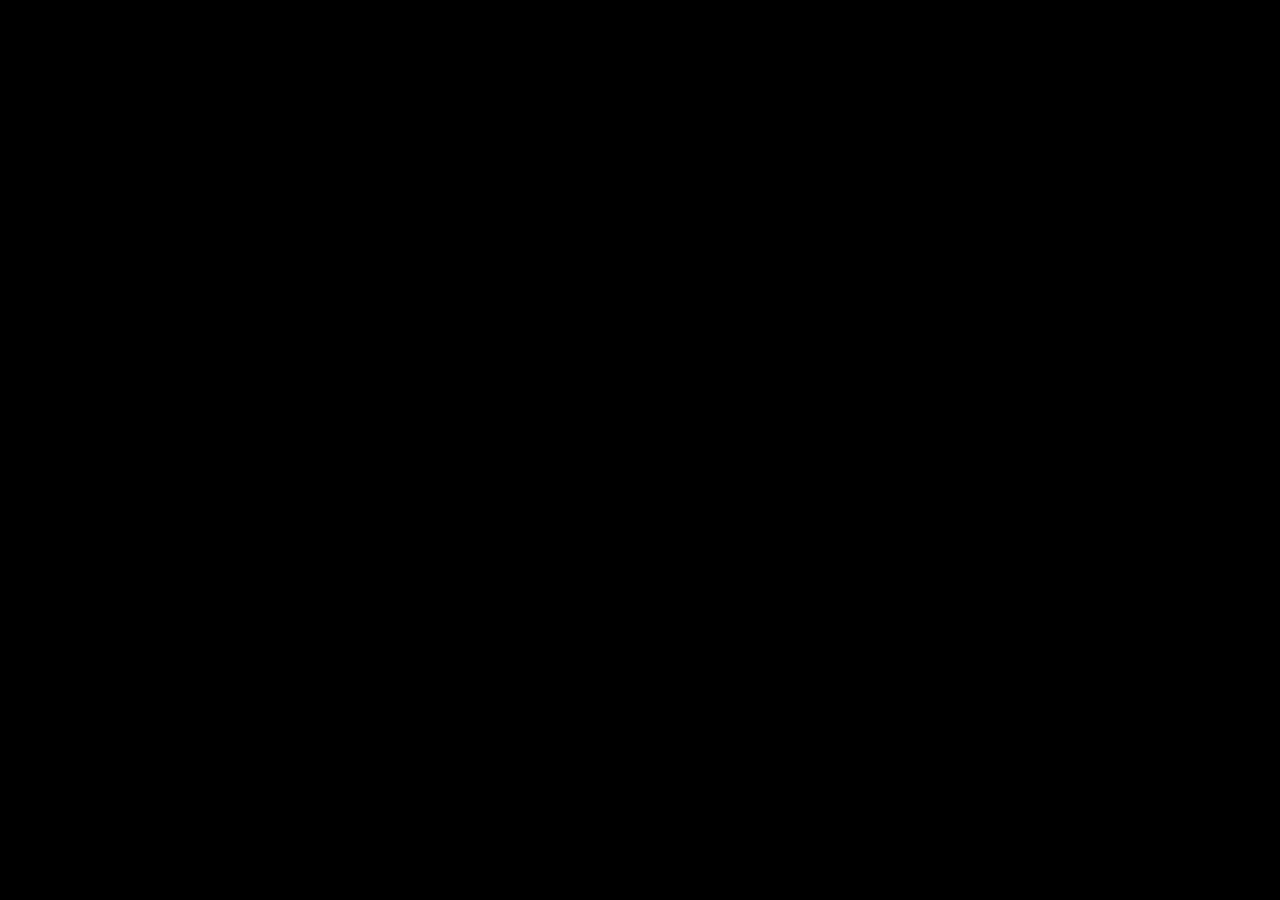
==== commit 5705e14e: "deploy: ai.thienhang.com from monorepo @ 6309748 (dirty)" ====
--- a/index.html
+++ b/index.html
@@ -5,14 +5,14 @@
   <title>CMA — Charging Management Assistance</title>
   <base href="/">
   <meta name="viewport" content="width=device-width, initial-scale=1">
-  <meta name="description" content="Hệ thống điều phối đa tác nhân AI cho đội xe tải điện Partner — theo dõi SOC, quản lý phiên sạc, tối ưu lộ trình theo thời gian thực.">
-  <meta name="theme-color" content="#fefbff">
+  <meta name="description" content="Hệ thống điều phối đa tác nhân AI cho đội xe tải điện GHN — theo dõi SOC, quản lý phiên sạc, tối ưu lộ trình theo thời gian thực.">
+  <meta name="theme-color" content="#000000">
   <link rel="preconnect" href="https://fonts.googleapis.com">
   <link rel="preconnect" href="https://fonts.gstatic.com" crossorigin>
-  <!-- Substitute theo spec: Inter Tight thay Salesforce-Avant-Garde, Inter thay Salesforce-Sans -->
-  <style>@font-face{font-family:'Inter';font-style:normal;font-weight:300;font-display:swap;src:url(https://fonts.gstatic.com/s/inter/v20/UcC73FwrK3iLTeHuS_nVMrMxCp50SjIa2JL7SUc.woff2) format('woff2');unicode-range:U+0460-052F, U+1C80-1C8A, U+20B4, U+2DE0-2DFF, U+A640-A69F, U+FE2E-FE2F;}@font-face{font-family:'Inter';font-style:normal;font-weight:300;font-display:swap;src:url(https://fonts.gstatic.com/s/inter/v20/UcC73FwrK3iLTeHuS_nVMrMxCp50SjIa0ZL7SUc.woff2) format('woff2');unicode-range:U+0301, U+0400-045F, U+0490-0491, U+04B0-04B1, U+2116;}@font-face{font-family:'Inter';font-style:normal;font-weight:300;font-display:swap;src:url(https://fonts.gstatic.com/s/inter/v20/UcC73FwrK3iLTeHuS_nVMrMxCp50SjIa2ZL7SUc.woff2) format('woff2');unicode-range:U+1F00-1FFF;}@font-face{font-family:'Inter';font-style:normal;font-weight:300;font-display:swap;src:url(https://fonts.gstatic.com/s/inter/v20/UcC73FwrK3iLTeHuS_nVMrMxCp50SjIa1pL7SUc.woff2) format('woff2');unicode-range:U+0370-0377, U+037A-037F, U+0384-038A, U+038C, U+038E-03A1, U+03A3-03FF;}@font-face{font-family:'Inter';font-style:normal;font-weight:300;font-display:swap;src:url(https://fonts.gstatic.com/s/inter/v20/UcC73FwrK3iLTeHuS_nVMrMxCp50SjIa2pL7SUc.woff2) format('woff2');unicode-range:U+0102-0103, U+0110-0111, U+0128-0129, U+0168-0169, U+01A0-01A1, U+01AF-01B0, U+0300-0301, U+0303-0304, U+0308-0309, U+0323, U+0329, U+1EA0-1EF9, U+20AB;}@font-face{font-family:'Inter';font-style:normal;font-weight:300;font-display:swap;src:url(https://fonts.gstatic.com/s/inter/v20/UcC73FwrK3iLTeHuS_nVMrMxCp50SjIa25L7SUc.woff2) format('woff2');unicode-range:U+0100-02BA, U+02BD-02C5, U+02C7-02CC, U+02CE-02D7, U+02DD-02FF, U+0304, U+0308, U+0329, U+1D00-1DBF, U+1E00-1E9F, U+1EF2-1EFF, U+2020, U+20A0-20AB, U+20AD-20C0, U+2113, U+2C60-2C7F, U+A720-A7FF;}@font-face{font-family:'Inter';font-style:normal;font-weight:300;font-display:swap;src:url(https://fonts.gstatic.com/s/inter/v20/UcC73FwrK3iLTeHuS_nVMrMxCp50SjIa1ZL7.woff2) format('woff2');unicode-range:U+0000-00FF, U+0131, U+0152-0153, U+02BB-02BC, U+02C6, U+02DA, U+02DC, U+0304, U+0308, U+0329, U+2000-206F, U+20AC, U+2122, U+2191, U+2193, U+2212, U+2215, U+FEFF, U+FFFD;}@font-face{font-family:'Inter';font-style:normal;font-weight:400;font-display:swap;src:url(https://fonts.gstatic.com/s/inter/v20/UcC73FwrK3iLTeHuS_nVMrMxCp50SjIa2JL7SUc.woff2) format('woff2');unicode-range:U+0460-052F, U+1C80-1C8A, U+20B4, U+2DE0-2DFF, U+A640-A69F, U+FE2E-FE2F;}@font-face{font-family:'Inter';font-style:normal;font-weight:400;font-display:swap;src:url(https://fonts.gstatic.com/s/inter/v20/UcC73FwrK3iLTeHuS_nVMrMxCp50SjIa0ZL7SUc.woff2) format('woff2');unicode-range:U+0301, U+0400-045F, U+0490-0491, U+04B0-04B1, U+2116;}@font-face{font-family:'Inter';font-style:normal;font-weight:400;font-display:swap;src:url(https://fonts.gstatic.com/s/inter/v20/UcC73FwrK3iLTeHuS_nVMrMxCp50SjIa2ZL7SUc.woff2) format('woff2');unicode-range:U+1F00-1FFF;}@font-face{font-family:'Inter';font-style:normal;font-weight:400;font-display:swap;src:url(https://fonts.gstatic.com/s/inter/v20/UcC73FwrK3iLTeHuS_nVMrMxCp50SjIa1pL7SUc.woff2) format('woff2');unicode-range:U+0370-0377, U+037A-037F, U+0384-038A, U+038C, U+038E-03A1, U+03A3-03FF;}@font-face{font-family:'Inter';font-style:normal;font-weight:400;font-display:swap;src:url(https://fonts.gstatic.com/s/inter/v20/UcC73FwrK3iLTeHuS_nVMrMxCp50SjIa2pL7SUc.woff2) format('woff2');unicode-range:U+0102-0103, U+0110-0111, U+0128-0129, U+0168-0169, U+01A0-01A1, U+01AF-01B0, U+0300-0301, U+0303-0304, U+0308-0309, U+0323, U+0329, U+1EA0-1EF9, U+20AB;}@font-face{font-family:'Inter';font-style:normal;font-weight:400;font-display:swap;src:url(https://fonts.gstatic.com/s/inter/v20/UcC73FwrK3iLTeHuS_nVMrMxCp50SjIa25L7SUc.woff2) format('woff2');unicode-range:U+0100-02BA, U+02BD-02C5, U+02C7-02CC, U+02CE-02D7, U+02DD-02FF, U+0304, U+0308, U+0329, U+1D00-1DBF, U+1E00-1E9F, U+1EF2-1EFF, U+2020, U+20A0-20AB, U+20AD-20C0, U+2113, U+2C60-2C7F, U+A720-A7FF;}@font-face{font-family:'Inter';font-style:normal;font-weight:400;font-display:swap;src:url(https://fonts.gstatic.com/s/inter/v20/UcC73FwrK3iLTeHuS_nVMrMxCp50SjIa1ZL7.woff2) format('woff2');unicode-range:U+0000-00FF, U+0131, U+0152-0153, U+02BB-02BC, U+02C6, U+02DA, U+02DC, U+0304, U+0308, U+0329, U+2000-206F, U+20AC, U+2122, U+2191, U+2193, U+2212, U+2215, U+FEFF, U+FFFD;}@font-face{font-family:'Inter';font-style:normal;font-weight:600;font-display:swap;src:url(https://fonts.gstatic.com/s/inter/v20/UcC73FwrK3iLTeHuS_nVMrMxCp50SjIa2JL7SUc.woff2) format('woff2');unicode-range:U+0460-052F, U+1C80-1C8A, U+20B4, U+2DE0-2DFF, U+A640-A69F, U+FE2E-FE2F;}@font-face{font-family:'Inter';font-style:normal;font-weight:600;font-display:swap;src:url(https://fonts.gstatic.com/s/inter/v20/UcC73FwrK3iLTeHuS_nVMrMxCp50SjIa0ZL7SUc.woff2) format('woff2');unicode-range:U+0301, U+0400-045F, U+0490-0491, U+04B0-04B1, U+2116;}@font-face{font-family:'Inter';font-style:normal;font-weight:600;font-display:swap;src:url(https://fonts.gstatic.com/s/inter/v20/UcC73FwrK3iLTeHuS_nVMrMxCp50SjIa2ZL7SUc.woff2) format('woff2');unicode-range:U+1F00-1FFF;}@font-face{font-family:'Inter';font-style:normal;font-weight:600;font-display:swap;src:url(https://fonts.gstatic.com/s/inter/v20/UcC73FwrK3iLTeHuS_nVMrMxCp50SjIa1pL7SUc.woff2) format('woff2');unicode-range:U+0370-0377, U+037A-037F, U+0384-038A, U+038C, U+038E-03A1, U+03A3-03FF;}@font-face{font-family:'Inter';font-style:normal;font-weight:600;font-display:swap;src:url(https://fonts.gstatic.com/s/inter/v20/UcC73FwrK3iLTeHuS_nVMrMxCp50SjIa2pL7SUc.woff2) format('woff2');unicode-range:U+0102-0103, U+0110-0111, U+0128-0129, U+0168-0169, U+01A0-01A1, U+01AF-01B0, U+0300-0301, U+0303-0304, U+0308-0309, U+0323, U+0329, U+1EA0-1EF9, U+20AB;}@font-face{font-family:'Inter';font-style:normal;font-weight:600;font-display:swap;src:url(https://fonts.gstatic.com/s/inter/v20/UcC73FwrK3iLTeHuS_nVMrMxCp50SjIa25L7SUc.woff2) format('woff2');unicode-range:U+0100-02BA, U+02BD-02C5, U+02C7-02CC, U+02CE-02D7, U+02DD-02FF, U+0304, U+0308, U+0329, U+1D00-1DBF, U+1E00-1E9F, U+1EF2-1EFF, U+2020, U+20A0-20AB, U+20AD-20C0, U+2113, U+2C60-2C7F, U+A720-A7FF;}@font-face{font-family:'Inter';font-style:normal;font-weight:600;font-display:swap;src:url(https://fonts.gstatic.com/s/inter/v20/UcC73FwrK3iLTeHuS_nVMrMxCp50SjIa1ZL7.woff2) format('woff2');unicode-range:U+0000-00FF, U+0131, U+0152-0153, U+02BB-02BC, U+02C6, U+02DA, U+02DC, U+0304, U+0308, U+0329, U+2000-206F, U+20AC, U+2122, U+2191, U+2193, U+2212, U+2215, U+FEFF, U+FFFD;}@font-face{font-family:'Inter';font-style:normal;font-weight:700;font-display:swap;src:url(https://fonts.gstatic.com/s/inter/v20/UcC73FwrK3iLTeHuS_nVMrMxCp50SjIa2JL7SUc.woff2) format('woff2');unicode-range:U+0460-052F, U+1C80-1C8A, U+20B4, U+2DE0-2DFF, U+A640-A69F, U+FE2E-FE2F;}@font-face{font-family:'Inter';font-style:normal;font-weight:700;font-display:swap;src:url(https://fonts.gstatic.com/s/inter/v20/UcC73FwrK3iLTeHuS_nVMrMxCp50SjIa0ZL7SUc.woff2) format('woff2');unicode-range:U+0301, U+0400-045F, U+0490-0491, U+04B0-04B1, U+2116;}@font-face{font-family:'Inter';font-style:normal;font-weight:700;font-display:swap;src:url(https://fonts.gstatic.com/s/inter/v20/UcC73FwrK3iLTeHuS_nVMrMxCp50SjIa2ZL7SUc.woff2) format('woff2');unicode-range:U+1F00-1FFF;}@font-face{font-family:'Inter';font-style:normal;font-weight:700;font-display:swap;src:url(https://fonts.gstatic.com/s/inter/v20/UcC73FwrK3iLTeHuS_nVMrMxCp50SjIa1pL7SUc.woff2) format('woff2');unicode-range:U+0370-0377, U+037A-037F, U+0384-038A, U+038C, U+038E-03A1, U+03A3-03FF;}@font-face{font-family:'Inter';font-style:normal;font-weight:700;font-display:swap;src:url(https://fonts.gstatic.com/s/inter/v20/UcC73FwrK3iLTeHuS_nVMrMxCp50SjIa2pL7SUc.woff2) format('woff2');unicode-range:U+0102-0103, U+0110-0111, U+0128-0129, U+0168-0169, U+01A0-01A1, U+01AF-01B0, U+0300-0301, U+0303-0304, U+0308-0309, U+0323, U+0329, U+1EA0-1EF9, U+20AB;}@font-face{font-family:'Inter';font-style:normal;font-weight:700;font-display:swap;src:url(https://fonts.gstatic.com/s/inter/v20/UcC73FwrK3iLTeHuS_nVMrMxCp50SjIa25L7SUc.woff2) format('woff2');unicode-range:U+0100-02BA, U+02BD-02C5, U+02C7-02CC, U+02CE-02D7, U+02DD-02FF, U+0304, U+0308, U+0329, U+1D00-1DBF, U+1E00-1E9F, U+1EF2-1EFF, U+2020, U+20A0-20AB, U+20AD-20C0, U+2113, U+2C60-2C7F, U+A720-A7FF;}@font-face{font-family:'Inter';font-style:normal;font-weight:700;font-display:swap;src:url(https://fonts.gstatic.com/s/inter/v20/UcC73FwrK3iLTeHuS_nVMrMxCp50SjIa1ZL7.woff2) format('woff2');unicode-range:U+0000-00FF, U+0131, U+0152-0153, U+02BB-02BC, U+02C6, U+02DA, U+02DC, U+0304, U+0308, U+0329, U+2000-206F, U+20AC, U+2122, U+2191, U+2193, U+2212, U+2215, U+FEFF, U+FFFD;}@font-face{font-family:'Inter Tight';font-style:normal;font-weight:400;font-display:swap;src:url(https://fonts.gstatic.com/s/intertight/v9/NGSwv5HMAFg6IuGlBNMjxLsK8ah8QA.woff2) format('woff2');unicode-range:U+0460-052F, U+1C80-1C8A, U+20B4, U+2DE0-2DFF, U+A640-A69F, U+FE2E-FE2F;}@font-face{font-family:'Inter Tight';font-style:normal;font-weight:400;font-display:swap;src:url(https://fonts.gstatic.com/s/intertight/v9/NGSwv5HMAFg6IuGlBNMjxLsD8ah8QA.woff2) format('woff2');unicode-range:U+0301, U+0400-045F, U+0490-0491, U+04B0-04B1, U+2116;}@font-face{font-family:'Inter Tight';font-style:normal;font-weight:400;font-display:swap;src:url(https://fonts.gstatic.com/s/intertight/v9/NGSwv5HMAFg6IuGlBNMjxLsL8ah8QA.woff2) format('woff2');unicode-range:U+1F00-1FFF;}@font-face{font-family:'Inter Tight';font-style:normal;font-weight:400;font-display:swap;src:url(https://fonts.gstatic.com/s/intertight/v9/NGSwv5HMAFg6IuGlBNMjxLsE8ah8QA.woff2) format('woff2');unicode-range:U+0370-0377, U+037A-037F, U+0384-038A, U+038C, U+038E-03A1, U+03A3-03FF;}@font-face{font-family:'Inter Tight';font-style:normal;font-weight:400;font-display:swap;src:url(https://fonts.gstatic.com/s/intertight/v9/NGSwv5HMAFg6IuGlBNMjxLsI8ah8QA.woff2) format('woff2');unicode-range:U+0102-0103, U+0110-0111, U+0128-0129, U+0168-0169, U+01A0-01A1, U+01AF-01B0, U+0300-0301, U+0303-0304, U+0308-0309, U+0323, U+0329, U+1EA0-1EF9, U+20AB;}@font-face{font-family:'Inter Tight';font-style:normal;font-weight:400;font-display:swap;src:url(https://fonts.gstatic.com/s/intertight/v9/NGSwv5HMAFg6IuGlBNMjxLsJ8ah8QA.woff2) format('woff2');unicode-range:U+0100-02BA, U+02BD-02C5, U+02C7-02CC, U+02CE-02D7, U+02DD-02FF, U+0304, U+0308, U+0329, U+1D00-1DBF, U+1E00-1E9F, U+1EF2-1EFF, U+2020, U+20A0-20AB, U+20AD-20C0, U+2113, U+2C60-2C7F, U+A720-A7FF;}@font-face{font-family:'Inter Tight';font-style:normal;font-weight:400;font-display:swap;src:url(https://fonts.gstatic.com/s/intertight/v9/NGSwv5HMAFg6IuGlBNMjxLsH8ag.woff2) format('woff2');unicode-range:U+0000-00FF, U+0131, U+0152-0153, U+02BB-02BC, U+02C6, U+02DA, U+02DC, U+0304, U+0308, U+0329, U+2000-206F, U+20AC, U+2122, U+2191, U+2193, U+2212, U+2215, U+FEFF, U+FFFD;}@font-face{font-family:'Inter Tight';font-style:normal;font-weight:600;font-display:swap;src:url(https://fonts.gstatic.com/s/intertight/v9/NGSwv5HMAFg6IuGlBNMjxLsK8ah8QA.woff2) format('woff2');unicode-range:U+0460-052F, U+1C80-1C8A, U+20B4, U+2DE0-2DFF, U+A640-A69F, U+FE2E-FE2F;}@font-face{font-family:'Inter Tight';font-style:normal;font-weight:600;font-display:swap;src:url(https://fonts.gstatic.com/s/intertight/v9/NGSwv5HMAFg6IuGlBNMjxLsD8ah8QA.woff2) format('woff2');unicode-range:U+0301, U+0400-045F, U+0490-0491, U+04B0-04B1, U+2116;}@font-face{font-family:'Inter Tight';font-style:normal;font-weight:600;font-display:swap;src:url(https://fonts.gstatic.com/s/intertight/v9/NGSwv5HMAFg6IuGlBNMjxLsL8ah8QA.woff2) format('woff2');unicode-range:U+1F00-1FFF;}@font-face{font-family:'Inter Tight';font-style:normal;font-weight:600;font-display:swap;src:url(https://fonts.gstatic.com/s/intertight/v9/NGSwv5HMAFg6IuGlBNMjxLsE8ah8QA.woff2) format('woff2');unicode-range:U+0370-0377, U+037A-037F, U+0384-038A, U+038C, U+038E-03A1, U+03A3-03FF;}@font-face{font-family:'Inter Tight';font-style:normal;font-weight:600;font-display:swap;src:url(https://fonts.gstatic.com/s/intertight/v9/NGSwv5HMAFg6IuGlBNMjxLsI8ah8QA.woff2) format('woff2');unicode-range:U+0102-0103, U+0110-0111, U+0128-0129, U+0168-0169, U+01A0-01A1, U+01AF-01B0, U+0300-0301, U+0303-0304, U+0308-0309, U+0323, U+0329, U+1EA0-1EF9, U+20AB;}@font-face{font-family:'Inter Tight';font-style:normal;font-weight:600;font-display:swap;src:url(https://fonts.gstatic.com/s/intertight/v9/NGSwv5HMAFg6IuGlBNMjxLsJ8ah8QA.woff2) format('woff2');unicode-range:U+0100-02BA, U+02BD-02C5, U+02C7-02CC, U+02CE-02D7, U+02DD-02FF, U+0304, U+0308, U+0329, U+1D00-1DBF, U+1E00-1E9F, U+1EF2-1EFF, U+2020, U+20A0-20AB, U+20AD-20C0, U+2113, U+2C60-2C7F, U+A720-A7FF;}@font-face{font-family:'Inter Tight';font-style:normal;font-weight:600;font-display:swap;src:url(https://fonts.gstatic.com/s/intertight/v9/NGSwv5HMAFg6IuGlBNMjxLsH8ag.woff2) format('woff2');unicode-range:U+0000-00FF, U+0131, U+0152-0153, U+02BB-02BC, U+02C6, U+02DA, U+02DC, U+0304, U+0308, U+0329, U+2000-206F, U+20AC, U+2122, U+2191, U+2193, U+2212, U+2215, U+FEFF, U+FFFD;}@font-face{font-family:'Inter Tight';font-style:normal;font-weight:700;font-display:swap;src:url(https://fonts.gstatic.com/s/intertight/v9/NGSwv5HMAFg6IuGlBNMjxLsK8ah8QA.woff2) format('woff2');unicode-range:U+0460-052F, U+1C80-1C8A, U+20B4, U+2DE0-2DFF, U+A640-A69F, U+FE2E-FE2F;}@font-face{font-family:'Inter Tight';font-style:normal;font-weight:700;font-display:swap;src:url(https://fonts.gstatic.com/s/intertight/v9/NGSwv5HMAFg6IuGlBNMjxLsD8ah8QA.woff2) format('woff2');unicode-range:U+0301, U+0400-045F, U+0490-0491, U+04B0-04B1, U+2116;}@font-face{font-family:'Inter Tight';font-style:normal;font-weight:700;font-display:swap;src:url(https://fonts.gstatic.com/s/intertight/v9/NGSwv5HMAFg6IuGlBNMjxLsL8ah8QA.woff2) format('woff2');unicode-range:U+1F00-1FFF;}@font-face{font-family:'Inter Tight';font-style:normal;font-weight:700;font-display:swap;src:url(https://fonts.gstatic.com/s/intertight/v9/NGSwv5HMAFg6IuGlBNMjxLsE8ah8QA.woff2) format('woff2');unicode-range:U+0370-0377, U+037A-037F, U+0384-038A, U+038C, U+038E-03A1, U+03A3-03FF;}@font-face{font-family:'Inter Tight';font-style:normal;font-weight:700;font-display:swap;src:url(https://fonts.gstatic.com/s/intertight/v9/NGSwv5HMAFg6IuGlBNMjxLsI8ah8QA.woff2) format('woff2');unicode-range:U+0102-0103, U+0110-0111, U+0128-0129, U+0168-0169, U+01A0-01A1, U+01AF-01B0, U+0300-0301, U+0303-0304, U+0308-0309, U+0323, U+0329, U+1EA0-1EF9, U+20AB;}@font-face{font-family:'Inter Tight';font-style:normal;font-weight:700;font-display:swap;src:url(https://fonts.gstatic.com/s/intertight/v9/NGSwv5HMAFg6IuGlBNMjxLsJ8ah8QA.woff2) format('woff2');unicode-range:U+0100-02BA, U+02BD-02C5, U+02C7-02CC, U+02CE-02D7, U+02DD-02FF, U+0304, U+0308, U+0329, U+1D00-1DBF, U+1E00-1E9F, U+1EF2-1EFF, U+2020, U+20A0-20AB, U+20AD-20C0, U+2113, U+2C60-2C7F, U+A720-A7FF;}@font-face{font-family:'Inter Tight';font-style:normal;font-weight:700;font-display:swap;src:url(https://fonts.gstatic.com/s/intertight/v9/NGSwv5HMAFg6IuGlBNMjxLsH8ag.woff2) format('woff2');unicode-range:U+0000-00FF, U+0131, U+0152-0153, U+02BB-02BC, U+02C6, U+02DA, U+02DC, U+0304, U+0308, U+0329, U+2000-206F, U+20AC, U+2122, U+2191, U+2193, U+2212, U+2215, U+FEFF, U+FFFD;}</style>
-<style>:root{--ui-font-display:ui-sans-serif, system-ui, sans-serif;--ui-font-body:ui-sans-serif, system-ui, sans-serif;--ui-weight-display:500;--ui-weight-heading:600;--ui-weight-body:400;--ui-text:#111111;--ui-text-muted:#666666;--ui-text-on-inverse:#ffffff;--ui-surface:#ffffff;--ui-surface-raised:#f5f5f5;--ui-surface-inverse:#111111;--ui-surface-translucent:rgba(127, 127, 127, .1);--ui-border:#e5e5e5;--ui-border-width:1px;--ui-radius-button:6px;--ui-radius-card:12px;--ui-radius-icon:4px;--ui-gap:12px;--ui-pad-x:14px;--ui-pad-y:8px}:root{--color-ember:#c2410c;--color-ember-deep:#7c2d12;--color-ember-shadow:#7c2d12;--color-amber-deep:#b45309;--color-vivid-orange:#ea580c;--color-apricot:#fdba74;--color-apricot-mist:#fed7aa;--color-peach-haze:#fff4ed;--color-link-blue:#1264a3;--color-link-blue-dark:#0b4c8c;--color-sky:#2f8ab7;--color-carbon:#1d1c1d;--color-charcoal:#454245;--color-mid-gray:#696969;--color-steel:#808080;--color-fog:#edeaed;--color-pure-white:#ffffff;--color-soft-white:#fffcfa;--color-cool-wash:#e8f5fa;--color-black:#000000;--gradient-vivid-orange:linear-gradient(104deg, rgb(0, 0, 0) 9.56%, rgb(255, 106, 0) 102.66%);--surface-canvas:#fffcfa;--surface-card:#ffffff;--surface-wash:#fff4ed;--surface-cool-wash:#e8f5fa;--surface-inverted:#7c2d12;--font-display:"Inter Tight", "Salesforce-Avant-Garde", ui-sans-serif, system-ui, -apple-system, BlinkMacSystemFont, "Segoe UI", Roboto, sans-serif;--font-body:"Inter", "Salesforce-Sans", ui-sans-serif, system-ui, -apple-system, BlinkMacSystemFont, "Segoe UI", Roboto, sans-serif;--text-eyebrow:12px;--leading-eyebrow:1.5;--tracking-eyebrow:.68px;--text-caption:14px;--leading-caption:1.56;--tracking-caption:-.03px;--text-body-sm:16px;--leading-body-sm:1.5;--tracking-body-sm:-.16px;--text-body:18px;--leading-body:1.56;--tracking-body:-.22px;--text-subheading:32px;--leading-subheading:1.25;--tracking-subheading:-.26px;--text-heading-sm:50px;--leading-heading-sm:1;--tracking-heading-sm:-.6px;--text-heading:64px;--leading-heading:1.12;--tracking-heading:-.77px;--text-heading-lg:76px;--leading-heading-lg:1.2;--tracking-heading-lg:-.91px;--text-display:96px;--leading-display:1.08;--tracking-display:-1.15px;--font-weight-light:300;--font-weight-regular:400;--font-weight-semibold:600;--font-weight-bold:700;--spacing-4:4px;--spacing-6:6px;--spacing-7:7px;--spacing-8:8px;--spacing-10:10px;--spacing-12:12px;--spacing-16:16px;--spacing-18:18px;--spacing-19:19px;--spacing-20:20px;--spacing-24:24px;--spacing-32:32px;--spacing-40:40px;--spacing-48:48px;--spacing-96:96px;--spacing-98:98px;--page-max-width:1200px;--card-padding:24px;--radius-md:4px;--radius-lg:8px;--radius-xl:12px;--radius-2xl:16px;--radius-full:48px;--radius-full-2:60px;--radius-full-3:90px;--radius-full-4:999px;--radius-full-5:9999px;--radius-tags:4px;--radius-cards:16px;--radius-pills:999px;--radius-badges:90px;--radius-buttons:4px;--shadow-xl:rgba(0, 0, 0, .1) 0px 0px 32px 0px;--shadow-subtle:rgb(194, 65, 12) 0px 0px 0px 1px inset;--shadow-subtle-2:rgba(0, 0, 0, .08) 0px 1px 3px 0px;--shadow-lg:rgba(0, 0, 0, .1) 0px 5px 20px 0px}:root{--bg:var(--surface-canvas);--card:var(--surface-card);--muted:var(--surface-wash);--border:var(--color-fog);--fg:var(--color-carbon);--muted-fg:var(--color-mid-gray);--n:var(--color-ember);--d:var(--color-link-blue);--f:var(--color-sky);--r:var(--color-amber-deep);--e:var(--color-ember-deep);--c:var(--color-link-blue-dark);--p:var(--color-vivid-orange);--red:#b4232a;--amber:#8a5a00}:root{--ui-font-display:var(--font-display);--ui-font-body:var(--font-body);--ui-weight-display:var(--font-weight-bold);--ui-weight-heading:var(--font-weight-semibold);--ui-weight-body:var(--font-weight-regular);--ui-text:var(--color-carbon);--ui-text-muted:var(--color-charcoal);--ui-text-on-inverse:var(--color-pure-white);--ui-surface:var(--surface-canvas);--ui-surface-raised:var(--surface-card);--ui-surface-inverse:var(--color-ember);--ui-surface-translucent:var(--surface-wash);--ui-border:var(--color-fog);--ui-border-width:1px;--ui-radius-button:var(--radius-buttons);--ui-radius-card:var(--radius-cards);--ui-radius-icon:var(--radius-tags);--ui-gap:var(--spacing-12);--ui-pad-x:var(--spacing-20);--ui-pad-y:var(--spacing-12)}app-root{display:contents}*,*:before,*:after{box-sizing:border-box;margin:0;padding:0}html,body{height:100%;overflow:hidden;background:var(--bg);color:var(--fg);font-family:JetBrains Mono,monospace}body:after{content:"";position:fixed;inset:0;background:repeating-linear-gradient(0deg,transparent,transparent 2px,rgba(0,0,0,.16) 2px,rgba(0,0,0,.16) 4px);pointer-events:none;z-index:9999}body:before{content:"";position:fixed;inset:0;background-image:linear-gradient(rgba(0,255,136,.02) 1px,transparent 1px),linear-gradient(90deg,rgba(0,255,136,.02) 1px,transparent 1px);background-size:48px 48px;pointer-events:none;z-index:0}@media (prefers-reduced-motion:reduce){*,*:before,*:after{animation:none!important;transition:none!important}}body:after,body:before{content:none!important}html,body{font-family:var(--font-body)}</style><link rel="stylesheet" href="styles-YP6CTRGN.css" media="print" onload="this.media='all'"><noscript><link rel="stylesheet" href="styles-YP6CTRGN.css"></noscript></head>
+  <!-- Substitute theo spec Air: Inter (Control), Anton (Compressed), Caveat (Cursive) -->
+  <style>@font-face{font-family:'Anton';font-style:normal;font-weight:400;font-display:swap;src:url(https://fonts.gstatic.com/s/anton/v27/1Ptgg87LROyAm3K8-C8QSw.woff2) format('woff2');unicode-range:U+0102-0103, U+0110-0111, U+0128-0129, U+0168-0169, U+01A0-01A1, U+01AF-01B0, U+0300-0301, U+0303-0304, U+0308-0309, U+0323, U+0329, U+1EA0-1EF9, U+20AB;}@font-face{font-family:'Anton';font-style:normal;font-weight:400;font-display:swap;src:url(https://fonts.gstatic.com/s/anton/v27/1Ptgg87LROyAm3K9-C8QSw.woff2) format('woff2');unicode-range:U+0100-02BA, U+02BD-02C5, U+02C7-02CC, U+02CE-02D7, U+02DD-02FF, U+0304, U+0308, U+0329, U+1D00-1DBF, U+1E00-1E9F, U+1EF2-1EFF, U+2020, U+20A0-20AB, U+20AD-20C0, U+2113, U+2C60-2C7F, U+A720-A7FF;}@font-face{font-family:'Anton';font-style:normal;font-weight:400;font-display:swap;src:url(https://fonts.gstatic.com/s/anton/v27/1Ptgg87LROyAm3Kz-C8.woff2) format('woff2');unicode-range:U+0000-00FF, U+0131, U+0152-0153, U+02BB-02BC, U+02C6, U+02DA, U+02DC, U+0304, U+0308, U+0329, U+2000-206F, U+20AC, U+2122, U+2191, U+2193, U+2212, U+2215, U+FEFF, U+FFFD;}@font-face{font-family:'Caveat';font-style:normal;font-weight:400;font-display:swap;src:url(https://fonts.gstatic.com/s/caveat/v23/Wnz6HAc5bAfYB2Q7azYYmg8.woff2) format('woff2');unicode-range:U+0460-052F, U+1C80-1C8A, U+20B4, U+2DE0-2DFF, U+A640-A69F, U+FE2E-FE2F;}@font-face{font-family:'Caveat';font-style:normal;font-weight:400;font-display:swap;src:url(https://fonts.gstatic.com/s/caveat/v23/Wnz6HAc5bAfYB2Q7YjYYmg8.woff2) format('woff2');unicode-range:U+0301, U+0400-045F, U+0490-0491, U+04B0-04B1, U+2116;}@font-face{font-family:'Caveat';font-style:normal;font-weight:400;font-display:swap;src:url(https://fonts.gstatic.com/s/caveat/v23/Wnz6HAc5bAfYB2Q7aDYYmg8.woff2) format('woff2');unicode-range:U+0100-02BA, U+02BD-02C5, U+02C7-02CC, U+02CE-02D7, U+02DD-02FF, U+0304, U+0308, U+0329, U+1D00-1DBF, U+1E00-1E9F, U+1EF2-1EFF, U+2020, U+20A0-20AB, U+20AD-20C0, U+2113, U+2C60-2C7F, U+A720-A7FF;}@font-face{font-family:'Caveat';font-style:normal;font-weight:400;font-display:swap;src:url(https://fonts.gstatic.com/s/caveat/v23/Wnz6HAc5bAfYB2Q7ZjYY.woff2) format('woff2');unicode-range:U+0000-00FF, U+0131, U+0152-0153, U+02BB-02BC, U+02C6, U+02DA, U+02DC, U+0304, U+0308, U+0329, U+2000-206F, U+20AC, U+2122, U+2191, U+2193, U+2212, U+2215, U+FEFF, U+FFFD;}@font-face{font-family:'Caveat';font-style:normal;font-weight:500;font-display:swap;src:url(https://fonts.gstatic.com/s/caveat/v23/Wnz6HAc5bAfYB2Q7azYYmg8.woff2) format('woff2');unicode-range:U+0460-052F, U+1C80-1C8A, U+20B4, U+2DE0-2DFF, U+A640-A69F, U+FE2E-FE2F;}@font-face{font-family:'Caveat';font-style:normal;font-weight:500;font-display:swap;src:url(https://fonts.gstatic.com/s/caveat/v23/Wnz6HAc5bAfYB2Q7YjYYmg8.woff2) format('woff2');unicode-range:U+0301, U+0400-045F, U+0490-0491, U+04B0-04B1, U+2116;}@font-face{font-family:'Caveat';font-style:normal;font-weight:500;font-display:swap;src:url(https://fonts.gstatic.com/s/caveat/v23/Wnz6HAc5bAfYB2Q7aDYYmg8.woff2) format('woff2');unicode-range:U+0100-02BA, U+02BD-02C5, U+02C7-02CC, U+02CE-02D7, U+02DD-02FF, U+0304, U+0308, U+0329, U+1D00-1DBF, U+1E00-1E9F, U+1EF2-1EFF, U+2020, U+20A0-20AB, U+20AD-20C0, U+2113, U+2C60-2C7F, U+A720-A7FF;}@font-face{font-family:'Caveat';font-style:normal;font-weight:500;font-display:swap;src:url(https://fonts.gstatic.com/s/caveat/v23/Wnz6HAc5bAfYB2Q7ZjYY.woff2) format('woff2');unicode-range:U+0000-00FF, U+0131, U+0152-0153, U+02BB-02BC, U+02C6, U+02DA, U+02DC, U+0304, U+0308, U+0329, U+2000-206F, U+20AC, U+2122, U+2191, U+2193, U+2212, U+2215, U+FEFF, U+FFFD;}@font-face{font-family:'Inter';font-style:normal;font-weight:400;font-display:swap;src:url(https://fonts.gstatic.com/s/inter/v20/UcC73FwrK3iLTeHuS_nVMrMxCp50SjIa2JL7SUc.woff2) format('woff2');unicode-range:U+0460-052F, U+1C80-1C8A, U+20B4, U+2DE0-2DFF, U+A640-A69F, U+FE2E-FE2F;}@font-face{font-family:'Inter';font-style:normal;font-weight:400;font-display:swap;src:url(https://fonts.gstatic.com/s/inter/v20/UcC73FwrK3iLTeHuS_nVMrMxCp50SjIa0ZL7SUc.woff2) format('woff2');unicode-range:U+0301, U+0400-045F, U+0490-0491, U+04B0-04B1, U+2116;}@font-face{font-family:'Inter';font-style:normal;font-weight:400;font-display:swap;src:url(https://fonts.gstatic.com/s/inter/v20/UcC73FwrK3iLTeHuS_nVMrMxCp50SjIa2ZL7SUc.woff2) format('woff2');unicode-range:U+1F00-1FFF;}@font-face{font-family:'Inter';font-style:normal;font-weight:400;font-display:swap;src:url(https://fonts.gstatic.com/s/inter/v20/UcC73FwrK3iLTeHuS_nVMrMxCp50SjIa1pL7SUc.woff2) format('woff2');unicode-range:U+0370-0377, U+037A-037F, U+0384-038A, U+038C, U+038E-03A1, U+03A3-03FF;}@font-face{font-family:'Inter';font-style:normal;font-weight:400;font-display:swap;src:url(https://fonts.gstatic.com/s/inter/v20/UcC73FwrK3iLTeHuS_nVMrMxCp50SjIa2pL7SUc.woff2) format('woff2');unicode-range:U+0102-0103, U+0110-0111, U+0128-0129, U+0168-0169, U+01A0-01A1, U+01AF-01B0, U+0300-0301, U+0303-0304, U+0308-0309, U+0323, U+0329, U+1EA0-1EF9, U+20AB;}@font-face{font-family:'Inter';font-style:normal;font-weight:400;font-display:swap;src:url(https://fonts.gstatic.com/s/inter/v20/UcC73FwrK3iLTeHuS_nVMrMxCp50SjIa25L7SUc.woff2) format('woff2');unicode-range:U+0100-02BA, U+02BD-02C5, U+02C7-02CC, U+02CE-02D7, U+02DD-02FF, U+0304, U+0308, U+0329, U+1D00-1DBF, U+1E00-1E9F, U+1EF2-1EFF, U+2020, U+20A0-20AB, U+20AD-20C0, U+2113, U+2C60-2C7F, U+A720-A7FF;}@font-face{font-family:'Inter';font-style:normal;font-weight:400;font-display:swap;src:url(https://fonts.gstatic.com/s/inter/v20/UcC73FwrK3iLTeHuS_nVMrMxCp50SjIa1ZL7.woff2) format('woff2');unicode-range:U+0000-00FF, U+0131, U+0152-0153, U+02BB-02BC, U+02C6, U+02DA, U+02DC, U+0304, U+0308, U+0329, U+2000-206F, U+20AC, U+2122, U+2191, U+2193, U+2212, U+2215, U+FEFF, U+FFFD;}@font-face{font-family:'Inter';font-style:normal;font-weight:500;font-display:swap;src:url(https://fonts.gstatic.com/s/inter/v20/UcC73FwrK3iLTeHuS_nVMrMxCp50SjIa2JL7SUc.woff2) format('woff2');unicode-range:U+0460-052F, U+1C80-1C8A, U+20B4, U+2DE0-2DFF, U+A640-A69F, U+FE2E-FE2F;}@font-face{font-family:'Inter';font-style:normal;font-weight:500;font-display:swap;src:url(https://fonts.gstatic.com/s/inter/v20/UcC73FwrK3iLTeHuS_nVMrMxCp50SjIa0ZL7SUc.woff2) format('woff2');unicode-range:U+0301, U+0400-045F, U+0490-0491, U+04B0-04B1, U+2116;}@font-face{font-family:'Inter';font-style:normal;font-weight:500;font-display:swap;src:url(https://fonts.gstatic.com/s/inter/v20/UcC73FwrK3iLTeHuS_nVMrMxCp50SjIa2ZL7SUc.woff2) format('woff2');unicode-range:U+1F00-1FFF;}@font-face{font-family:'Inter';font-style:normal;font-weight:500;font-display:swap;src:url(https://fonts.gstatic.com/s/inter/v20/UcC73FwrK3iLTeHuS_nVMrMxCp50SjIa1pL7SUc.woff2) format('woff2');unicode-range:U+0370-0377, U+037A-037F, U+0384-038A, U+038C, U+038E-03A1, U+03A3-03FF;}@font-face{font-family:'Inter';font-style:normal;font-weight:500;font-display:swap;src:url(https://fonts.gstatic.com/s/inter/v20/UcC73FwrK3iLTeHuS_nVMrMxCp50SjIa2pL7SUc.woff2) format('woff2');unicode-range:U+0102-0103, U+0110-0111, U+0128-0129, U+0168-0169, U+01A0-01A1, U+01AF-01B0, U+0300-0301, U+0303-0304, U+0308-0309, U+0323, U+0329, U+1EA0-1EF9, U+20AB;}@font-face{font-family:'Inter';font-style:normal;font-weight:500;font-display:swap;src:url(https://fonts.gstatic.com/s/inter/v20/UcC73FwrK3iLTeHuS_nVMrMxCp50SjIa25L7SUc.woff2) format('woff2');unicode-range:U+0100-02BA, U+02BD-02C5, U+02C7-02CC, U+02CE-02D7, U+02DD-02FF, U+0304, U+0308, U+0329, U+1D00-1DBF, U+1E00-1E9F, U+1EF2-1EFF, U+2020, U+20A0-20AB, U+20AD-20C0, U+2113, U+2C60-2C7F, U+A720-A7FF;}@font-face{font-family:'Inter';font-style:normal;font-weight:500;font-display:swap;src:url(https://fonts.gstatic.com/s/inter/v20/UcC73FwrK3iLTeHuS_nVMrMxCp50SjIa1ZL7.woff2) format('woff2');unicode-range:U+0000-00FF, U+0131, U+0152-0153, U+02BB-02BC, U+02C6, U+02DA, U+02DC, U+0304, U+0308, U+0329, U+2000-206F, U+20AC, U+2122, U+2191, U+2193, U+2212, U+2215, U+FEFF, U+FFFD;}</style>
+<style>:root{--ui-font-display:ui-sans-serif, system-ui, sans-serif;--ui-font-body:ui-sans-serif, system-ui, sans-serif;--ui-weight-display:500;--ui-weight-heading:600;--ui-weight-body:400;--ui-text:#111111;--ui-text-muted:#666666;--ui-text-on-inverse:#ffffff;--ui-surface:#ffffff;--ui-surface-raised:#f5f5f5;--ui-surface-inverse:#111111;--ui-surface-translucent:rgba(127, 127, 127, .1);--ui-border:#e5e5e5;--ui-border-width:1px;--ui-radius-button:6px;--ui-radius-card:12px;--ui-radius-icon:4px;--ui-gap:12px;--ui-pad-x:14px;--ui-pad-y:8px}:root{--color-whiteout:#ffffff;--color-haze:#f5f5f5;--color-ink:#1b1b1b;--color-black-void:#000000;--color-ember-dusk:#a9703f;--color-signal-ember:#ff8c42;--font-control:"Inter", "Control", ui-sans-serif, system-ui, -apple-system, BlinkMacSystemFont, "Segoe UI", Roboto, sans-serif;--font-control-compressed:"Anton", "Control Compressed", ui-sans-serif, system-ui, -apple-system, sans-serif;--font-control-cursive:"Caveat", "Control Cursive", ui-sans-serif, system-ui, -apple-system, sans-serif;--font-control-tnt:"Inter", "Control TNT", ui-sans-serif, system-ui, -apple-system, sans-serif;--text-caption:13px;--leading-caption:1.5;--text-body:16px;--leading-body:1.5;--text-subheading:20px;--leading-subheading:1.4;--text-heading:32px;--leading-heading:1.1;--text-heading-lg:56px;--leading-heading-lg:1;--text-display:259px;--leading-display:.85;--font-weight-regular:400;--font-weight-medium:500;--font-weight-black:900;--spacing-unit:4px;--spacing-4:4px;--spacing-8:8px;--spacing-12:12px;--spacing-16:16px;--spacing-20:20px;--spacing-24:24px;--spacing-32:32px;--spacing-48:48px;--spacing-52:52px;--spacing-64:64px;--spacing-80:80px;--spacing-120:120px;--page-max-width:1150px;--section-gap:48px;--card-padding:20px;--element-gap:8px;--radius-md:4px;--radius-lg:8px;--radius-lg-2:11px;--radius-xl:14px;--radius-cards:12px;--radius-pills:9999px;--radius-images:11px;--radius-inputs:4px;--radius-buttons:8px;--surface-dark-canvas:#000000;--surface-haze-card:#f5f5f5;--surface-whiteout:#ffffff}:root{--bg:var(--surface-dark-canvas);--card:rgba(255, 255, 255, .04);--muted:rgba(255, 255, 255, .07);--border:rgba(255, 255, 255, .14);--fg:var(--color-whiteout);--muted-fg:rgba(255, 255, 255, .55);--n:#ff8c42;--d:#e8853f;--f:#d0793d;--r:#b8703f;--e:#a9703f;--c:#c98a52;--p:#ff8c42;--red:#ff6b5a;--amber:#ffc069}:root{--ui-font-display:var(--font-control-tnt);--ui-font-body:var(--font-control);--ui-weight-display:var(--font-weight-medium);--ui-weight-heading:var(--font-weight-medium);--ui-weight-body:var(--font-weight-medium);--ui-text:var(--color-whiteout);--ui-text-muted:rgba(255, 255, 255, .55);--ui-text-on-inverse:var(--color-ink);--ui-surface:var(--surface-dark-canvas);--ui-surface-raised:rgba(255, 255, 255, .04);--ui-surface-inverse:var(--surface-haze-card);--ui-surface-translucent:rgba(255, 255, 255, .07);--ui-border:rgba(255, 255, 255, .14);--ui-border-width:1px;--ui-radius-button:var(--radius-buttons);--ui-radius-card:var(--radius-cards);--ui-radius-icon:var(--radius-inputs);--ui-gap:var(--spacing-8);--ui-pad-x:var(--spacing-16);--ui-pad-y:var(--spacing-8)}app-root{display:contents}*,*:before,*:after{box-sizing:border-box;margin:0;padding:0}html,body{height:100%;overflow:hidden;background:var(--bg);color:var(--fg);font-family:JetBrains Mono,monospace}body:after{content:"";position:fixed;inset:0;background:repeating-linear-gradient(0deg,transparent,transparent 2px,rgba(0,0,0,.16) 2px,rgba(0,0,0,.16) 4px);pointer-events:none;z-index:9999}body:before{content:"";position:fixed;inset:0;background-image:linear-gradient(rgba(0,255,136,.02) 1px,transparent 1px),linear-gradient(90deg,rgba(0,255,136,.02) 1px,transparent 1px);background-size:48px 48px;pointer-events:none;z-index:0}@media (prefers-reduced-motion:reduce){*,*:before,*:after{animation:none!important;transition:none!important}}app-root{display:contents}body:after,body:before{content:none!important}html,body{font-family:var(--font-control)}</style><link rel="stylesheet" href="styles-LQHQAAA3.css" media="print" onload="this.media='all'"><noscript><link rel="stylesheet" href="styles-LQHQAAA3.css"></noscript></head>
 <body>
   <app-root></app-root>
-<link rel="modulepreload" href="chunk-MSNUV25V.js"><script src="polyfills-B6TNHZQ6.js" type="module"></script><script src="main-XRFHRGSU.js" type="module"></script></body>
+<link rel="modulepreload" href="chunk-MSNUV25V.js"><script src="polyfills-B6TNHZQ6.js" type="module"></script><script src="main-SDX6OSEV.js" type="module"></script></body>
 </html>
--- a/styles-LQHQAAA3.css
+++ b/styles-LQHQAAA3.css
@@ -0,0 +1 @@
+:root{--ui-font-display: ui-sans-serif, system-ui, sans-serif;--ui-font-body: ui-sans-serif, system-ui, sans-serif;--ui-weight-display: 500;--ui-weight-heading: 600;--ui-weight-body: 400;--ui-text: #111111;--ui-text-muted: #666666;--ui-text-on-inverse: #ffffff;--ui-surface: #ffffff;--ui-surface-raised: #f5f5f5;--ui-surface-inverse: #111111;--ui-surface-translucent: rgba(127, 127, 127, .1);--ui-border: #e5e5e5;--ui-border-width: 1px;--ui-radius-button: 6px;--ui-radius-card: 12px;--ui-radius-icon: 4px;--ui-gap: 12px;--ui-pad-x: 14px;--ui-pad-y: 8px}:root{--color-whiteout: #ffffff;--color-haze: #f5f5f5;--color-ink: #1b1b1b;--color-black-void: #000000;--color-ember-dusk: #a9703f;--color-signal-ember: #ff8c42;--font-control: "Inter", "Control", ui-sans-serif, system-ui, -apple-system, BlinkMacSystemFont, "Segoe UI", Roboto, sans-serif;--font-control-compressed: "Anton", "Control Compressed", ui-sans-serif, system-ui, -apple-system, sans-serif;--font-control-cursive: "Caveat", "Control Cursive", ui-sans-serif, system-ui, -apple-system, sans-serif;--font-control-tnt: "Inter", "Control TNT", ui-sans-serif, system-ui, -apple-system, sans-serif;--text-caption: 13px;--leading-caption: 1.5;--text-body: 16px;--leading-body: 1.5;--text-subheading: 20px;--leading-subheading: 1.4;--text-heading: 32px;--leading-heading: 1.1;--text-heading-lg: 56px;--leading-heading-lg: 1;--text-display: 259px;--leading-display: .85;--font-weight-regular: 400;--font-weight-medium: 500;--font-weight-black: 900;--spacing-unit: 4px;--spacing-4: 4px;--spacing-8: 8px;--spacing-12: 12px;--spacing-16: 16px;--spacing-20: 20px;--spacing-24: 24px;--spacing-32: 32px;--spacing-48: 48px;--spacing-52: 52px;--spacing-64: 64px;--spacing-80: 80px;--spacing-120: 120px;--page-max-width: 1150px;--section-gap: 48px;--card-padding: 20px;--element-gap: 8px;--radius-md: 4px;--radius-lg: 8px;--radius-lg-2: 11px;--radius-xl: 14px;--radius-cards: 12px;--radius-pills: 9999px;--radius-images: 11px;--radius-inputs: 4px;--radius-buttons: 8px;--surface-dark-canvas: #000000;--surface-haze-card: #f5f5f5;--surface-whiteout: #ffffff}:root{--bg: var(--surface-dark-canvas);--card: rgba(255, 255, 255, .04);--muted: rgba(255, 255, 255, .07);--border: rgba(255, 255, 255, .14);--fg: var(--color-whiteout);--muted-fg: rgba(255, 255, 255, .55);--n: #ff8c42;--d: #e8853f;--f: #d0793d;--r: #b8703f;--e: #a9703f;--c: #c98a52;--p: #ff8c42;--red: #ff6b5a;--amber: #ffc069}:root{--ui-font-display: var(--font-control-tnt);--ui-font-body: var(--font-control);--ui-weight-display: var(--font-weight-medium);--ui-weight-heading: var(--font-weight-medium);--ui-weight-body: var(--font-weight-medium);--ui-text: var(--color-whiteout);--ui-text-muted: rgba(255, 255, 255, .55);--ui-text-on-inverse: var(--color-ink);--ui-surface: var(--surface-dark-canvas);--ui-surface-raised: rgba(255, 255, 255, .04);--ui-surface-inverse: var(--surface-haze-card);--ui-surface-translucent: rgba(255, 255, 255, .07);--ui-border: rgba(255, 255, 255, .14);--ui-border-width: 1px;--ui-radius-button: var(--radius-buttons);--ui-radius-card: var(--radius-cards);--ui-radius-icon: var(--radius-inputs);--ui-gap: var(--spacing-8);--ui-pad-x: var(--spacing-16);--ui-pad-y: var(--spacing-8)}app-root,layout-console-shell,ai-console{display:contents}ai-council-bar,ai-filter-bar,ai-input-bar{display:contents}ai-message-stream{display:contents}ai-nexus-avatar,ai-agent-roster,ai-session-footer{display:contents}ai-cms-panel{display:contents}*,*:before,*:after{box-sizing:border-box;margin:0;padding:0}html,body{height:100%;overflow:hidden;background:var(--bg);color:var(--fg);font-family:JetBrains Mono,monospace}body:after{content:"";position:fixed;inset:0;background:repeating-linear-gradient(0deg,transparent,transparent 2px,rgba(0,0,0,.16) 2px,rgba(0,0,0,.16) 4px);pointer-events:none;z-index:9999}body:before{content:"";position:fixed;inset:0;background-image:linear-gradient(rgba(0,255,136,.02) 1px,transparent 1px),linear-gradient(90deg,rgba(0,255,136,.02) 1px,transparent 1px);background-size:48px 48px;pointer-events:none;z-index:0}.shell{display:grid;grid-template-columns:264px 1fr;height:100vh;position:relative;z-index:1}.lp{border-right:1px solid var(--border);display:flex;flex-direction:column;overflow:hidden;background:#0e0e16cc}.lp-top{flex-shrink:0;padding:12px 14px 10px;border-bottom:1px solid var(--border);background:#0a0a0fe6}.lp-brand{font-family:Orbitron,monospace;font-size:10px;font-weight:900;letter-spacing:.2em;color:var(--n);text-shadow:0 0 8px #00ff8840}.lp-brand span{color:var(--muted-fg);font-size:8px;opacity:.6}.lp-meta{display:flex;align-items:center;gap:6px;margin-top:4px;font-size:8px;font-family:Share Tech Mono,monospace;color:var(--muted-fg)}.sdot{width:5px;height:5px;border-radius:50%;background:var(--n);box-shadow:0 0 4px var(--n);animation:pdot 2s infinite}.nexus-wrap{flex-shrink:0;height:178px;position:relative;display:flex;flex-direction:column;align-items:center;justify-content:center;overflow:hidden}.nexus-wrap:before{content:"";position:absolute;width:180px;height:180px;border-radius:50%;background:radial-gradient(ellipse,rgba(0,255,136,.06) 0%,transparent 70%);animation:breathe 4s ease-in-out infinite}.char-float{animation:float 4s ease-in-out infinite;position:relative;width:140px;height:148px}.oring{position:absolute;top:50%;left:50%;border:1px solid rgba(0,255,136,.08);border-radius:50%;transform:translate(-50%,-50%)}.oring1{width:130px;height:130px;animation:rspin 12s linear infinite;border-color:#00d4ff12}.oring2{width:160px;height:160px;animation:rspin 20s linear infinite reverse;border-style:dashed;border-color:#00ff880d}.pt{position:absolute;width:3px;height:3px;border-radius:50%;animation:pfloat 3s ease-in-out infinite}.pt1{background:var(--d);box-shadow:0 0 4px var(--d);top:22px;left:12px;animation-delay:0s}.pt2{background:var(--n);box-shadow:0 0 4px var(--n);top:60px;right:8px;animation-delay:.8s}.pt3{background:var(--e);box-shadow:0 0 4px var(--e);top:100px;left:6px;animation-delay:1.6s}.pt4{background:var(--d);box-shadow:0 0 4px var(--d);top:20px;right:16px;animation-delay:.4s}.robot{width:80px;position:relative;margin:0 auto}.ant-base{width:4px;height:12px;background:linear-gradient(to top,var(--muted),var(--border));margin:0 auto;border-radius:2px}.ant-tip{width:7px;height:7px;border-radius:50%;background:var(--n);margin:-1px auto 0;box-shadow:0 0 6px var(--n),0 0 12px var(--n);animation:aglow 2s ease-in-out infinite}.rhead{width:62px;height:52px;background:linear-gradient(135deg,#1e1e30,#12121a);border:1.5px solid var(--border);margin:0 auto;position:relative;clip-path:polygon(0 6px,6px 0,calc(100% - 6px) 0,100% 6px,100% calc(100% - 6px),calc(100% - 6px) 100%,6px 100%,0 calc(100% - 6px))}.fplate{position:absolute;inset:7px 6px;background:#00ff8808;border:1px solid rgba(0,255,136,.08);clip-path:polygon(0 3px,3px 0,calc(100% - 3px) 0,100% 3px,100% calc(100% - 3px),calc(100% - 3px) 100%,3px 100%,0 calc(100% - 3px))}.eyes{position:absolute;top:13px;left:0;right:0;display:flex;justify-content:center;gap:10px}.eye{width:12px;height:12px;border-radius:2px;position:relative;overflow:hidden;animation:eblink 4s ease-in-out infinite}.eye:after{content:"";position:absolute;top:2px;left:2px;width:3px;height:3px;background:#00000080;border-radius:50%}.eye.l{background:var(--n);box-shadow:0 0 6px var(--n)}.eye.r{background:var(--d);box-shadow:0 0 6px var(--d);animation-delay:.12s}.rmouth{position:absolute;bottom:8px;left:50%;transform:translate(-50%);width:20px;height:4px;border:1.5px solid var(--n);border-top:none;border-bottom-left-radius:3px;border-bottom-right-radius:3px;opacity:.6}.rear{position:absolute;top:50%;transform:translateY(-50%);width:6px;height:16px;background:var(--muted);border:1px solid var(--border)}.rear.l{left:-7px;clip-path:polygon(0 4px,4px 0,100% 0,100% 100%,4px 100%,0 calc(100% - 4px))}.rear.r{right:-7px;clip-path:polygon(0 0,calc(100% - 4px) 0,100% 4px,100% calc(100% - 4px),calc(100% - 4px) 100%,0 100%)}.rtorso{width:70px;height:40px;background:linear-gradient(160deg,#1a1a2a,#0f0f1a);border:1.5px solid var(--border);margin:3px auto 0;position:relative;clip-path:polygon(0 5px,5px 0,calc(100% - 5px) 0,100% 5px,100% calc(100% - 5px),calc(100% - 5px) 100%,5px 100%,0 calc(100% - 5px));display:flex;align-items:center;justify-content:center;gap:6px}.clight{width:6px;height:6px;border-radius:50%;animation:pdot 1.5s ease-in-out infinite}.cl1{background:var(--n);box-shadow:0 0 5px var(--n)}.cl2{background:var(--d);box-shadow:0 0 5px var(--d);animation-delay:.5s}.cl3{background:var(--e);box-shadow:0 0 5px var(--e);animation-delay:1s}.rarms{display:flex;justify-content:space-between;position:absolute;width:86px;top:2px;left:50%;transform:translate(-50%)}.arm{width:6px;height:26px;background:var(--muted);border:1px solid var(--border);border-radius:1px}.arm.l{animation:aleft 4s ease-in-out infinite;transform-origin:top center}.arm.r{animation:aright 4s ease-in-out infinite;transform-origin:top center}.rlegs{display:flex;justify-content:center;gap:10px;margin-top:3px}.legunit{display:flex;flex-direction:column;align-items:center}.leg{width:9px;height:12px;background:var(--muted);border:1px solid var(--border);border-radius:1px}.foot{width:13px;height:5px;background:var(--muted);border:1px solid var(--border);margin-top:1px;border-radius:1px}.hplat{position:absolute;bottom:0;left:50%;transform:translate(-50%);width:90px;height:10px;background:linear-gradient(90deg,transparent,var(--d),var(--n),var(--d),transparent);opacity:.45;border-radius:50%;filter:blur(4px);animation:pplat 2s ease-in-out infinite}.nexus-label{text-align:center;margin-top:6px}.nexus-name{font-family:Orbitron,monospace;font-size:13px;font-weight:900;letter-spacing:.18em;color:var(--n);text-shadow:0 0 8px #00ff8840;position:relative;display:inline-block}.nexus-name:before{content:attr(data-t);position:absolute;inset:0;color:var(--e);opacity:0;animation:glitch 7s infinite}.nexus-role{font-size:7px;letter-spacing:.18em;text-transform:uppercase;color:var(--muted-fg);margin:2px 0 4px}.nexus-mood{display:flex;align-items:center;justify-content:center;gap:4px;font-size:8px;letter-spacing:.12em;color:var(--n);text-transform:uppercase}.mdot{width:4px;height:4px;border-radius:50%;background:var(--n);animation:pdot 1.4s step-end infinite}.agent-roster{flex:1;overflow-y:auto;padding:8px 10px;display:flex;flex-direction:column;gap:3px}.agent-roster::-webkit-scrollbar{width:3px}.agent-roster::-webkit-scrollbar-thumb{background:var(--border)}.roster-title{font-size:7px;letter-spacing:.25em;text-transform:uppercase;color:var(--muted-fg);padding:6px 4px 3px;opacity:.55}.agent-row{display:flex;align-items:center;gap:7px;padding:7px 8px;border:1px solid transparent;clip-path:polygon(0 4px,4px 0,100% 0,100% calc(100% - 4px),calc(100% - 4px) 100%,0 100%);cursor:pointer;transition:all .15s;position:relative}.agent-row:hover{background:#ffffff08;border-color:var(--border)}.agent-row.speaking{border-color:#ffffff14;background:#ffffff0a}.agent-row.thinking:after{content:"\b7\b7\b7";position:absolute;right:8px;font-size:10px;animation:pdot 1.2s infinite;letter-spacing:.1em}.aavatar{width:24px;height:24px;border-radius:3px;display:flex;align-items:center;justify-content:center;font-size:11px;flex-shrink:0;clip-path:polygon(0 3px,3px 0,100% 0,100% calc(100% - 3px),calc(100% - 3px) 100%,0 100%)}.aname{font-size:9px;letter-spacing:.08em;text-transform:uppercase;flex:1;min-width:0;white-space:nowrap;overflow:hidden;text-overflow:ellipsis;color:var(--fg)}.astatus{font-size:7px;letter-spacing:.08em;text-transform:uppercase;flex-shrink:0}.adot{width:5px;height:5px;border-radius:50%;flex-shrink:0;animation:pdot 2s infinite}.manage-cms-row{cursor:pointer}.manage-cms-row:hover .astatus{color:var(--e)!important}.agent-row.cms-active-row{border-color:#cc44ff59!important;background:#cc44ff0f!important}.agent-row.cms-active-row .astatus{color:var(--e)!important;font-weight:700}.lp-foot{flex-shrink:0;padding:8px 12px;border-top:1px solid var(--border);background:#0a0a0f99}.sess-info{display:flex;gap:10px;font-size:8px;color:var(--muted-fg);letter-spacing:.08em;font-family:Share Tech Mono,monospace}.sess-val{color:var(--n)}.cp{display:flex;flex-direction:column;overflow:hidden;position:relative}.council-bar{flex-shrink:0;height:52px;border-bottom:1px solid var(--border);display:flex;align-items:center;gap:0;background:#0a0a0fe6;padding:0 16px;position:relative}.council-bar:after{content:"";position:absolute;bottom:0;left:0;right:0;height:1px;background:linear-gradient(90deg,transparent,var(--n),transparent);opacity:.3}.council-agent{display:flex;flex-direction:column;align-items:center;gap:3px;padding:0 10px;cursor:pointer;position:relative}.council-agent+.council-agent{border-left:1px solid var(--border)}.c-av{width:28px;height:28px;border-radius:4px;display:flex;align-items:center;justify-content:center;font-size:13px;clip-path:polygon(0 4px,4px 0,100% 0,100% calc(100% - 4px),calc(100% - 4px) 100%,0 100%);transition:all .15s;border:1px solid transparent}.c-av:hover{filter:brightness(1.2)}.c-av.active{animation:cavpulse 1.5s ease-in-out infinite}.c-lbl{font-size:6px;letter-spacing:.1em;text-transform:uppercase;opacity:.6}.c-dot{width:4px;height:4px;border-radius:50%;position:absolute;bottom:0;right:8px}.council-sep{flex:1}.council-actions{display:flex;gap:6px;align-items:center}.cb-btn{height:26px;padding:0 10px;border:1px solid var(--border);background:transparent;color:var(--muted-fg);font-family:Share Tech Mono,monospace;font-size:8px;letter-spacing:.15em;text-transform:uppercase;cursor:pointer;clip-path:polygon(0 3px,3px 0,100% 0,100% calc(100% - 3px),calc(100% - 3px) 100%,0 100%);transition:all .15s}.cb-btn:hover{border-color:var(--n);color:var(--n)}.cb-btn.cms-active{border-color:var(--d);color:var(--d);background:#00d4ff14;box-shadow:0 0 8px #00d4ff33}.messages{flex:1;overflow-y:auto;padding:16px;display:flex;flex-direction:column;gap:10px;scroll-behavior:smooth}.messages::-webkit-scrollbar{width:4px}.messages::-webkit-scrollbar-thumb{background:var(--border)}.sys-msg{text-align:center;font-size:8px;letter-spacing:.18em;text-transform:uppercase;color:var(--muted-fg);padding:4px 12px;position:relative}.sys-msg:before,.sys-msg:after{content:"";position:absolute;top:50%;height:1px;background:var(--border);width:60px}.sys-msg:before{right:calc(50% + 80px)}.sys-msg:after{left:calc(50% + 80px)}.msg{display:flex;gap:8px;animation:min .2s ease both}.msg.right{flex-direction:row-reverse}.msg-av{width:30px;height:30px;flex-shrink:0;display:flex;align-items:center;justify-content:center;font-size:13px;clip-path:polygon(0 4px,4px 0,100% 0,100% calc(100% - 4px),calc(100% - 4px) 100%,0 100%);border:1px solid transparent;margin-top:2px}.msg-body{max-width:68%;display:flex;flex-direction:column;gap:3px}.msg.right .msg-body{align-items:flex-end}.msg-header{display:flex;align-items:baseline;gap:6px;font-size:8px;letter-spacing:.1em;text-transform:uppercase}.msg-from{font-weight:700}.msg-to{opacity:.6}.msg-time{color:var(--muted-fg);font-family:Share Tech Mono,monospace;margin-left:4px}.msg-bubble{padding:9px 12px;font-size:11px;line-height:1.6;letter-spacing:.02em;position:relative}.msg-bubble .mention{font-weight:700;opacity:.9}.proposal-card{border:1px solid;padding:14px 16px;clip-path:polygon(0 8px,8px 0,100% 0,100% calc(100% - 8px),calc(100% - 8px) 100%,0 100%);margin:4px 0;position:relative;overflow:hidden}.proposal-card:before{content:"";position:absolute;top:0;left:0;right:0;height:2px;background:currentColor;opacity:.4}.proposal-tag{font-size:7px;letter-spacing:.25em;text-transform:uppercase;margin-bottom:8px;display:flex;align-items:center;gap:6px;opacity:.7}.proposal-tag:before{content:"\2b21";font-size:10px;opacity:1}.proposal-title{font-size:12px;font-weight:700;letter-spacing:.05em;margin-bottom:6px;line-height:1.4}.proposal-meta{font-size:9px;color:var(--muted-fg);display:flex;gap:12px;margin-bottom:10px;flex-wrap:wrap}.proposal-meta span{display:flex;align-items:center;gap:4px}.proposal-votes{display:flex;gap:6px;margin-bottom:10px;flex-wrap:wrap}.vote-chip{font-size:7px;letter-spacing:.1em;text-transform:uppercase;padding:2px 7px;border-radius:1px;display:flex;align-items:center;gap:4px}.vote-yes{background:#00ff881f;color:var(--n);border:1px solid rgba(0,255,136,.25)}.vote-no{background:#ff33661a;color:var(--red);border:1px solid rgba(255,51,102,.2)}.vote-abstain{background:#6b72801a;color:var(--muted-fg);border:1px solid rgba(107,114,128,.2)}.proposal-actions{display:flex;gap:6px}.pact{height:26px;padding:0 12px;border:1px solid;background:transparent;font-family:Share Tech Mono,monospace;font-size:8px;letter-spacing:.15em;text-transform:uppercase;cursor:pointer;clip-path:polygon(0 3px,3px 0,100% 0,100% calc(100% - 3px),calc(100% - 3px) 100%,0 100%);transition:all .15s}.nexus-decision{border:1px solid rgba(0,255,136,.3);background:#00ff880a;padding:12px 14px;clip-path:polygon(0 6px,6px 0,100% 0,100% calc(100% - 6px),calc(100% - 6px) 100%,0 100%);position:relative}.nexus-decision:before{content:"";position:absolute;left:0;top:0;bottom:0;width:3px;background:var(--n);box-shadow:0 0 8px var(--n)}.nd-tag{font-size:7px;letter-spacing:.2em;text-transform:uppercase;color:var(--n);margin-bottom:6px;opacity:.7}.nd-msg{font-size:11px;line-height:1.6;color:var(--fg)}.typing-wrap{display:flex;gap:8px;align-items:flex-end}.typing-bubble{padding:8px 14px;display:flex;align-items:center;gap:4px}.tdot{width:5px;height:5px;border-radius:50%;animation:tbounce 1.2s ease-in-out infinite}.tdot:nth-child(2){animation-delay:.2s}.tdot:nth-child(3){animation-delay:.4s}.typing-label{font-size:8px;letter-spacing:.1em;text-transform:uppercase;color:var(--muted-fg);margin-bottom:10px}.input-bar{flex-shrink:0;padding:10px 14px;border-top:1px solid var(--border);background:#0a0a0ffa}.input-context{font-size:8px;color:var(--muted-fg);letter-spacing:.1em;margin-bottom:6px;display:flex;align-items:center;gap:6px}.input-wrap{display:flex;align-items:center;gap:8px;border:1px solid var(--border);background:var(--card);padding:0 10px;clip-path:polygon(0 5px,5px 0,100% 0,100% calc(100% - 5px),calc(100% - 5px) 100%,0 100%);transition:all .15s}.input-wrap:focus-within{border-color:var(--n);box-shadow:0 0 6px #00ff8826}.input-pfx{color:var(--n);font-size:12px;flex-shrink:0}.msg-input{flex:1;background:transparent;border:none;outline:none;color:var(--n);font-family:JetBrains Mono,monospace;font-size:11px;padding:9px 0;caret-color:var(--n)}.msg-input::placeholder{color:var(--muted-fg)}.input-tools{display:flex;gap:5px;align-items:center}.itool{height:24px;padding:0 8px;border:1px solid var(--border);background:transparent;color:var(--muted-fg);font-family:Share Tech Mono,monospace;font-size:8px;letter-spacing:.12em;text-transform:uppercase;cursor:pointer;clip-path:polygon(0 3px,3px 0,100% 0,100% calc(100% - 3px),calc(100% - 3px) 100%,0 100%);transition:all .15s}.itool:hover{border-color:var(--n);color:var(--n)}.itool.primary{background:var(--n);color:var(--bg);border-color:var(--n)}.itool.primary:hover{filter:brightness(1.1);box-shadow:0 0 8px #0f86}.filter-bar{flex-shrink:0;display:flex;align-items:center;gap:5px;padding:6px 16px;border-bottom:1px solid var(--border);background:#0a0a0f99;overflow-x:auto}.filter-bar::-webkit-scrollbar{height:2px}.filter-bar::-webkit-scrollbar-thumb{background:var(--border)}.filter-label{font-size:7px;letter-spacing:.2em;color:var(--muted-fg);margin-right:4px;white-space:nowrap}.filter-btn{height:20px;padding:0 8px;border:1px solid var(--border);background:transparent;color:var(--muted-fg);font-family:Share Tech Mono,monospace;font-size:7px;letter-spacing:.1em;cursor:pointer;clip-path:polygon(0 3px,3px 0,100% 0,100% calc(100% - 3px),calc(100% - 3px) 100%,0 100%);transition:all .15s;white-space:nowrap}.filter-btn:hover{border-color:var(--n);color:var(--n)}.filter-btn.active{border-color:var(--n);color:var(--n);background:#00ff8814}.cms-panel{position:fixed;inset:0;z-index:200;flex-direction:column;overflow:hidden;background:var(--bg);animation:min .2s ease both}.cms-header{flex-shrink:0;height:44px;border-bottom:1px solid var(--border);display:flex;align-items:center;justify-content:space-between;padding:0 14px;background:#00449914}.cms-title{font-size:9px;letter-spacing:.2em;text-transform:uppercase;color:var(--d);display:flex;align-items:center;gap:6px}.cms-url{font-size:7px;color:var(--muted-fg);letter-spacing:.06em;font-family:Share Tech Mono,monospace}.cms-actions{display:flex;gap:6px}.cms-iframe{flex:1;border:none;background:var(--bg)}.cms-loading{flex:1;display:flex;flex-direction:column;align-items:center;justify-content:center;gap:12px;color:var(--muted-fg)}.cms-spinner{width:40px;height:40px;border:2px solid var(--border);border-top-color:var(--d);border-radius:50%;animation:spin 1s linear infinite}.badge{display:inline-flex;align-items:center;font-size:7px;letter-spacing:.12em;text-transform:uppercase;padding:2px 6px;clip-path:polygon(0 2px,2px 0,100% 0,100% calc(100% - 2px),calc(100% - 2px) 100%,0 100%)}.bg-g{background:#00ff881f;color:var(--n)}.bg-r{background:#ff33661f;color:var(--red)}.bg-a{background:#ffbb001f;color:var(--amber)}.bg-c{background:#4499ff1f;color:var(--c)}.bg-m{background:#6b72801f;color:var(--muted-fg)}@keyframes vbg{0%{background-position:0% 50%}to{background-position:100% 50%}}@keyframes float{0%,to{transform:translateY(0)}50%{transform:translateY(-8px)}}@keyframes breathe{0%,to{opacity:.5;transform:translate(-50%,-50%) scale(1)}50%{opacity:.9;transform:translate(-50%,-50%) scale(1.06)}}@keyframes pdot{0%,to{opacity:1}50%{opacity:.2}}@keyframes rspin{0%{transform:translate(-50%,-50%) rotate(0)}to{transform:translate(-50%,-50%) rotate(360deg)}}@keyframes pplat{0%,to{opacity:.35;transform:translate(-50%) scaleX(1)}50%{opacity:.6;transform:translate(-50%) scaleX(1.1)}}@keyframes pfloat{0%,to{transform:translateY(0) scale(1);opacity:.5}50%{transform:translateY(-10px) scale(1.5);opacity:1}}@keyframes eblink{0%,86%,to{transform:scaleY(1)}93%{transform:scaleY(.05)}}@keyframes aglow{0%,to{box-shadow:0 0 6px var(--n),0 0 12px var(--n)}50%{box-shadow:0 0 8px var(--e),0 0 16px var(--e)}}@keyframes aleft{0%,to{transform:rotate(-5deg)}50%{transform:rotate(5deg)}}@keyframes aright{0%,to{transform:rotate(5deg)}50%{transform:rotate(-5deg)}}@keyframes glitch{0%,88%,to{opacity:0}91%{opacity:.5;transform:translate(-2px,1px);clip-path:polygon(0 20%,100% 20%,100% 40%,0 40%)}93%{opacity:.3;transform:translate(2px,-1px);clip-path:polygon(0 65%,100% 65%,100% 80%,0 80%)}95%{opacity:0}}@keyframes cavpulse{0%,to{box-shadow:none}50%{box-shadow:0 0 10px currentColor}}@keyframes min{0%{opacity:0;transform:translateY(6px)}to{opacity:1;transform:translateY(0)}}@keyframes tbounce{0%,80%,to{transform:translateY(0);opacity:.3}40%{transform:translateY(-5px);opacity:1}}@keyframes spin{to{transform:rotate(360deg)}}@keyframes progress-play{to{width:100%}}@media (prefers-reduced-motion:reduce){*,*:before,*:after{animation:none!important;transition:none!important}}.nexus-wrap{height:auto;min-height:178px;justify-content:flex-start;padding-top:10px}.char-float{flex-shrink:0}.rich-wrap{margin-top:6px;display:flex;flex-direction:column;gap:8px;width:100%;min-width:320px;max-width:540px}.rich-card{border:1px solid var(--border);background:#0a0a0f99;clip-path:polygon(0 6px,6px 0,100% 0,100% calc(100% - 6px),calc(100% - 6px) 100%,0 100%);overflow:hidden}.rich-header{padding:7px 12px;border-bottom:1px solid var(--border);display:flex;align-items:center;justify-content:space-between;background:#0a0a0f80}.rich-title{font-size:8px;letter-spacing:.18em;text-transform:uppercase;display:flex;align-items:center;gap:5px}.rich-tag{font-size:6px;letter-spacing:.1em;text-transform:uppercase;padding:1px 5px;border-radius:1px;background:#6b728026;color:var(--muted-fg)}.rich-body{padding:12px}.r-stats{display:grid;gap:8px;margin-bottom:0}.r-stat{padding:8px 10px;background:#ffffff08;border:1px solid var(--border);clip-path:polygon(0 3px,3px 0,100% 0,100% calc(100% - 3px),calc(100% - 3px) 100%,0 100%)}.r-stat-label{font-size:7px;letter-spacing:.15em;text-transform:uppercase;color:var(--muted-fg);margin-bottom:3px}.r-stat-val{font-family:Orbitron,monospace;font-size:18px;font-weight:900;line-height:1}.r-stat-sub{font-size:7px;color:var(--muted-fg);margin-top:2px}.r-barchart{display:flex;flex-direction:column;gap:4px}.r-bar-row{display:flex;align-items:center;gap:7px}.r-bar-lbl{font-size:8px;letter-spacing:.06em;color:var(--muted-fg);width:36px;flex-shrink:0;font-family:Share Tech Mono,monospace}.r-bar-track{flex:1;height:8px;background:#ffffff0d;position:relative;clip-path:polygon(0 2px,2px 0,100% 0,100% calc(100% - 2px),calc(100% - 2px) 100%,0 100%)}.r-bar-fill{height:100%;transition:width 1.2s cubic-bezier(.4,0,.2,1)}.r-bar-val{font-size:8px;font-family:Share Tech Mono,monospace;width:28px;flex-shrink:0;text-align:right}.r-svg-wrap{position:relative;overflow:hidden}.r-svg-wrap svg{display:block;width:100%}.r-chart-labels{display:flex;justify-content:space-between;margin-top:4px;font-size:7px;color:var(--muted-fg);letter-spacing:.06em}.r-legend{display:flex;gap:10px;margin-top:6px;flex-wrap:wrap}.r-legend-item{display:flex;align-items:center;gap:4px;font-size:7px;color:var(--muted-fg);letter-spacing:.08em}.r-legend-dot{width:8px;height:3px;border-radius:1px}.r-donut-wrap{display:flex;align-items:center;gap:16px}.r-donut-legend{display:flex;flex-direction:column;gap:5px;flex:1}.r-donut-item{display:flex;align-items:center;justify-content:space-between;font-size:8px;gap:6px}.r-donut-swatch{width:8px;height:8px;border-radius:1px;flex-shrink:0}.r-donut-name{flex:1;color:var(--muted-fg);letter-spacing:.06em}.r-donut-pct{color:var(--fg);font-family:Share Tech Mono,monospace}.r-heatmap{display:grid;gap:4px}.r-hm-cell{aspect-ratio:1;border-radius:2px;display:flex;flex-direction:column;align-items:center;justify-content:center;position:relative;cursor:default;transition:filter .15s}.r-hm-cell:hover{filter:brightness(1.3)}.r-hm-id{font-size:6px;letter-spacing:.06em;opacity:.8;font-family:Share Tech Mono,monospace}.r-hm-val{font-size:9px;font-weight:700;font-family:Orbitron,monospace;line-height:1}.r-video{position:relative;background:#00000080;border:1px solid var(--border);overflow:hidden;cursor:pointer}.r-video-thumb{width:100%;height:140px;display:flex;align-items:center;justify-content:center;position:relative}.r-video-bg{position:absolute;inset:0;background:linear-gradient(135deg,#00d4ff0f,#00ff880a,#cc44ff0f);animation:vbg 4s ease-in-out infinite alternate}.r-play{width:48px;height:48px;border-radius:50%;background:#00ff8826;border:2px solid var(--n);display:flex;align-items:center;justify-content:center;font-size:18px;z-index:1;transition:all .2s;box-shadow:0 0 20px #00ff884d}.r-video:hover .r-play{background:#00ff884d;box-shadow:0 0 30px #00ff8880;transform:scale(1.1)}.r-video-meta{padding:8px 12px;background:#0a0a0fcc;display:flex;align-items:center;justify-content:space-between;border-top:1px solid var(--border)}.r-video-title{font-size:9px;letter-spacing:.08em;color:var(--fg)}.r-video-dur{font-size:8px;color:var(--muted-fg);font-family:Share Tech Mono,monospace}.r-video-scanlines{position:absolute;inset:0;background:repeating-linear-gradient(0deg,transparent,transparent 3px,rgba(0,0,0,.12) 3px,rgba(0,0,0,.12) 4px);pointer-events:none;z-index:2}.r-video-badge{position:absolute;top:8px;right:8px;z-index:3}.r-img{position:relative;overflow:hidden;background:#000}.r-img-content{width:100%;height:160px;position:relative;overflow:hidden}.r-img-caption{padding:7px 12px;font-size:8px;color:var(--muted-fg);letter-spacing:.08em;border-top:1px solid var(--border);background:#0a0a0fb3;display:flex;align-items:center;justify-content:space-between}.r-table{width:100%;border-collapse:collapse;font-size:9px}.r-table th{font-size:7px;letter-spacing:.15em;text-transform:uppercase;color:var(--muted-fg);padding:5px 8px;border-bottom:1px solid var(--border);text-align:left;white-space:nowrap;background:#0a0a0f80}.r-table td{padding:6px 8px;border-bottom:1px solid rgba(42,42,58,.4);vertical-align:middle}.r-table tr:hover td{background:#ffffff05}.r-table tr:last-child td{border-bottom:none}.r-timeline{display:flex;flex-direction:column;gap:0;position:relative}.r-timeline:before{content:"";position:absolute;left:11px;top:0;bottom:0;width:1px;background:var(--border)}.r-tl-item{display:flex;gap:10px;padding:6px 0;position:relative}.r-tl-dot{width:8px;height:8px;border-radius:50%;flex-shrink:0;margin-top:3px;z-index:1;border:1px solid currentColor}.r-tl-dot-wrap{width:23px;display:flex;justify-content:center;flex-shrink:0}.r-tl-body{flex:1;min-width:0}.r-tl-time{font-size:7px;font-family:Share Tech Mono,monospace;color:var(--muted-fg)}.r-tl-msg{font-size:9px;color:var(--fg);letter-spacing:.04em;margin-top:1px;line-height:1.4}.r-ring-wrap{display:grid;grid-template-columns:repeat(4,1fr);gap:8px}.r-ring-cell{display:flex;flex-direction:column;align-items:center;gap:4px}.r-ring-label{font-size:7px;letter-spacing:.08em;color:var(--muted-fg);text-align:center;font-family:Share Tech Mono,monospace}app-root,layout-console-shell,ai-console,ai-council-bar,ai-filter-bar,ai-input-bar,ai-message-stream,ai-nexus-avatar,ai-agent-roster,ai-session-footer,ai-cms-panel{display:contents}body:after,body:before{content:none!important}html,body,.msg-input,.lp-meta,.sess-info,.cb-btn,.msg-time,.pact,.itool,.filter-btn,.cms-url,.filter-label,.aname,.msg-from,.rich-title{font-family:var(--font-control)}.lp-brand,.nexus-name{font-family:var(--font-control-compressed)}.adot,.sdot,.mdot,.ant-tip,.clight,.eye,.pt,.council-bar,.cms-panel,.rich-card,.msg-bubble,.itool,.cb-btn{box-shadow:none!important}.lp-brand,.nexus-name,.r-stat-val{text-shadow:none!important}.lp{background:#ffffff05;border-right:1px solid var(--border)}.cp{background:var(--surface-dark-canvas)}.lp-foot,.council-bar,.filter-bar,.input-bar{background:#ffffff05}.cb-btn,.pact,.itool,.agent-row,.aavatar,.c-av,.msg-av,.badge{clip-path:none!important;border-radius:var(--radius-buttons)}.filter-btn{clip-path:none!important;border-radius:var(--radius-pills)}.msg-bubble,.typing-bubble,.cms-panel{clip-path:none!important;border-radius:var(--radius-cards)}.msg-input{border-radius:var(--radius-inputs)}.cb-btn,.itool,.pact{background:transparent;border:1px solid var(--color-whiteout);color:var(--color-whiteout)}.cb-btn:hover,.itool:hover,.pact:hover{background:#ffffff14}.itool.primary{background:var(--surface-haze-card);border-color:var(--surface-haze-card);color:var(--color-ink)}.itool.primary:hover{background:var(--color-whiteout)}.rich-card{background:var(--surface-haze-card)!important;border:none!important;padding:var(--card-padding)}.r-stats{grid-template-columns:repeat(auto-fit,minmax(108px,1fr))!important;gap:var(--spacing-8)}.msg-body:has(.rich-card){max-width:82%;width:100%}.msg-bubble:has(.rich-card){width:100%}.rich-header{background:transparent!important;border-bottom:1px solid rgba(0,0,0,.08)!important}.rich-title{color:var(--color-ink)!important;font-size:var(--text-caption);font-weight:var(--font-weight-medium)}.rich-tag{background:#0000000f!important;color:var(--color-ink)!important;border:none!important}.rich-body{background:transparent!important}.r-stat{background:transparent!important;border:1px solid rgba(0,0,0,.1)!important;border-radius:var(--radius-inputs)}.r-stat-label{color:#1b1b1b8c!important}.r-stat-val{font-family:var(--font-control);font-size:var(--text-heading);font-weight:var(--font-weight-medium);color:var(--color-ink)!important}.r-stat-sub{color:#1b1b1b8c!important}.r-table,.r-table td,.r-table th{border-color:#0000001a!important;color:var(--color-ink)!important}.r-bar-track{background:#00000014!important}.r-bar-lbl,.r-bar-val,.r-donut-name,.r-donut-pct,.r-hm-id{color:#1b1b1ba6!important}.rhead{background:#ffffff0d;border-color:#ffffff38}.rtorso{background:#ffffff0a;border-color:#ffffff2e}.arm,.leg,.foot,.rear,.ant-base{background:#ffffff1f;border-color:#fff3}.fplate{background:#ff8c420f;border-color:#ff8c422e}.oring1{border-color:#ffffff1a}.oring2{border-color:#ff8c421f}.hplat{background:linear-gradient(90deg,transparent,rgba(255,140,66,.35),transparent);opacity:.5}.msg-bubble{font-size:var(--text-body);line-height:var(--leading-body);font-weight:var(--font-weight-regular)}.msg-input{font-size:var(--text-body);font-weight:var(--font-weight-medium);color:var(--color-whiteout);caret-color:var(--color-signal-ember)}.aname{font-size:var(--text-caption);font-weight:var(--font-weight-medium);text-transform:none;letter-spacing:0}.nexus-name{font-size:var(--text-subheading);letter-spacing:.06em;color:var(--color-signal-ember)}.lp-brand{font-size:var(--text-caption);letter-spacing:.12em;color:var(--color-ember-dusk)}.roster-title,.astatus,.c-lbl,.sess-info,.msg-header,.filter-label,.nexus-role,.nexus-mood,.lp-meta,.cms-url,.sys-msg,.typing-label,.input-context,.cms-title,.nd-tag,.proposal-tag,.proposal-meta,.vote-chip,.nd-msg,.cb-btn,.itool,.filter-btn,.pact{font-size:var(--text-caption);line-height:var(--leading-caption);font-weight:var(--font-weight-medium)}.mention,.msg-to a{color:var(--color-signal-ember);text-decoration:underline;text-underline-offset:2px}.sys-msg:before,.sys-msg:after{background:var(--border)}.council-bar:after{background:var(--border);opacity:1}.agent-row:hover,.agent-row.speaking{background:#ffffff0d;border-color:var(--border)}.filter-btn.active{background:var(--surface-haze-card);border-color:var(--surface-haze-card);color:var(--color-ink)}
--- a/styles-LQHQAAA3.css
+++ b/styles-LQHQAAA3.css
@@ -0,0 +1 @@
+:root{--ui-font-display: ui-sans-serif, system-ui, sans-serif;--ui-font-body: ui-sans-serif, system-ui, sans-serif;--ui-weight-display: 500;--ui-weight-heading: 600;--ui-weight-body: 400;--ui-text: #111111;--ui-text-muted: #666666;--ui-text-on-inverse: #ffffff;--ui-surface: #ffffff;--ui-surface-raised: #f5f5f5;--ui-surface-inverse: #111111;--ui-surface-translucent: rgba(127, 127, 127, .1);--ui-border: #e5e5e5;--ui-border-width: 1px;--ui-radius-button: 6px;--ui-radius-card: 12px;--ui-radius-icon: 4px;--ui-gap: 12px;--ui-pad-x: 14px;--ui-pad-y: 8px}:root{--color-whiteout: #ffffff;--color-haze: #f5f5f5;--color-ink: #1b1b1b;--color-black-void: #000000;--color-ember-dusk: #a9703f;--color-signal-ember: #ff8c42;--font-control: "Inter", "Control", ui-sans-serif, system-ui, -apple-system, BlinkMacSystemFont, "Segoe UI", Roboto, sans-serif;--font-control-compressed: "Anton", "Control Compressed", ui-sans-serif, system-ui, -apple-system, sans-serif;--font-control-cursive: "Caveat", "Control Cursive", ui-sans-serif, system-ui, -apple-system, sans-serif;--font-control-tnt: "Inter", "Control TNT", ui-sans-serif, system-ui, -apple-system, sans-serif;--text-caption: 13px;--leading-caption: 1.5;--text-body: 16px;--leading-body: 1.5;--text-subheading: 20px;--leading-subheading: 1.4;--text-heading: 32px;--leading-heading: 1.1;--text-heading-lg: 56px;--leading-heading-lg: 1;--text-display: 259px;--leading-display: .85;--font-weight-regular: 400;--font-weight-medium: 500;--font-weight-black: 900;--spacing-unit: 4px;--spacing-4: 4px;--spacing-8: 8px;--spacing-12: 12px;--spacing-16: 16px;--spacing-20: 20px;--spacing-24: 24px;--spacing-32: 32px;--spacing-48: 48px;--spacing-52: 52px;--spacing-64: 64px;--spacing-80: 80px;--spacing-120: 120px;--page-max-width: 1150px;--section-gap: 48px;--card-padding: 20px;--element-gap: 8px;--radius-md: 4px;--radius-lg: 8px;--radius-lg-2: 11px;--radius-xl: 14px;--radius-cards: 12px;--radius-pills: 9999px;--radius-images: 11px;--radius-inputs: 4px;--radius-buttons: 8px;--surface-dark-canvas: #000000;--surface-haze-card: #f5f5f5;--surface-whiteout: #ffffff}:root{--bg: var(--surface-dark-canvas);--card: rgba(255, 255, 255, .04);--muted: rgba(255, 255, 255, .07);--border: rgba(255, 255, 255, .14);--fg: var(--color-whiteout);--muted-fg: rgba(255, 255, 255, .55);--n: #ff8c42;--d: #e8853f;--f: #d0793d;--r: #b8703f;--e: #a9703f;--c: #c98a52;--p: #ff8c42;--red: #ff6b5a;--amber: #ffc069}:root{--ui-font-display: var(--font-control-tnt);--ui-font-body: var(--font-control);--ui-weight-display: var(--font-weight-medium);--ui-weight-heading: var(--font-weight-medium);--ui-weight-body: var(--font-weight-medium);--ui-text: var(--color-whiteout);--ui-text-muted: rgba(255, 255, 255, .55);--ui-text-on-inverse: var(--color-ink);--ui-surface: var(--surface-dark-canvas);--ui-surface-raised: rgba(255, 255, 255, .04);--ui-surface-inverse: var(--surface-haze-card);--ui-surface-translucent: rgba(255, 255, 255, .07);--ui-border: rgba(255, 255, 255, .14);--ui-border-width: 1px;--ui-radius-button: var(--radius-buttons);--ui-radius-card: var(--radius-cards);--ui-radius-icon: var(--radius-inputs);--ui-gap: var(--spacing-8);--ui-pad-x: var(--spacing-16);--ui-pad-y: var(--spacing-8)}app-root,layout-console-shell,ai-console{display:contents}ai-council-bar,ai-filter-bar,ai-input-bar{display:contents}ai-message-stream{display:contents}ai-nexus-avatar,ai-agent-roster,ai-session-footer{display:contents}ai-cms-panel{display:contents}*,*:before,*:after{box-sizing:border-box;margin:0;padding:0}html,body{height:100%;overflow:hidden;background:var(--bg);color:var(--fg);font-family:JetBrains Mono,monospace}body:after{content:"";position:fixed;inset:0;background:repeating-linear-gradient(0deg,transparent,transparent 2px,rgba(0,0,0,.16) 2px,rgba(0,0,0,.16) 4px);pointer-events:none;z-index:9999}body:before{content:"";position:fixed;inset:0;background-image:linear-gradient(rgba(0,255,136,.02) 1px,transparent 1px),linear-gradient(90deg,rgba(0,255,136,.02) 1px,transparent 1px);background-size:48px 48px;pointer-events:none;z-index:0}.shell{display:grid;grid-template-columns:264px 1fr;height:100vh;position:relative;z-index:1}.lp{border-right:1px solid var(--border);display:flex;flex-direction:column;overflow:hidden;background:#0e0e16cc}.lp-top{flex-shrink:0;padding:12px 14px 10px;border-bottom:1px solid var(--border);background:#0a0a0fe6}.lp-brand{font-family:Orbitron,monospace;font-size:10px;font-weight:900;letter-spacing:.2em;color:var(--n);text-shadow:0 0 8px #00ff8840}.lp-brand span{color:var(--muted-fg);font-size:8px;opacity:.6}.lp-meta{display:flex;align-items:center;gap:6px;margin-top:4px;font-size:8px;font-family:Share Tech Mono,monospace;color:var(--muted-fg)}.sdot{width:5px;height:5px;border-radius:50%;background:var(--n);box-shadow:0 0 4px var(--n);animation:pdot 2s infinite}.nexus-wrap{flex-shrink:0;height:178px;position:relative;display:flex;flex-direction:column;align-items:center;justify-content:center;overflow:hidden}.nexus-wrap:before{content:"";position:absolute;width:180px;height:180px;border-radius:50%;background:radial-gradient(ellipse,rgba(0,255,136,.06) 0%,transparent 70%);animation:breathe 4s ease-in-out infinite}.char-float{animation:float 4s ease-in-out infinite;position:relative;width:140px;height:148px}.oring{position:absolute;top:50%;left:50%;border:1px solid rgba(0,255,136,.08);border-radius:50%;transform:translate(-50%,-50%)}.oring1{width:130px;height:130px;animation:rspin 12s linear infinite;border-color:#00d4ff12}.oring2{width:160px;height:160px;animation:rspin 20s linear infinite reverse;border-style:dashed;border-color:#00ff880d}.pt{position:absolute;width:3px;height:3px;border-radius:50%;animation:pfloat 3s ease-in-out infinite}.pt1{background:var(--d);box-shadow:0 0 4px var(--d);top:22px;left:12px;animation-delay:0s}.pt2{background:var(--n);box-shadow:0 0 4px var(--n);top:60px;right:8px;animation-delay:.8s}.pt3{background:var(--e);box-shadow:0 0 4px var(--e);top:100px;left:6px;animation-delay:1.6s}.pt4{background:var(--d);box-shadow:0 0 4px var(--d);top:20px;right:16px;animation-delay:.4s}.robot{width:80px;position:relative;margin:0 auto}.ant-base{width:4px;height:12px;background:linear-gradient(to top,var(--muted),var(--border));margin:0 auto;border-radius:2px}.ant-tip{width:7px;height:7px;border-radius:50%;background:var(--n);margin:-1px auto 0;box-shadow:0 0 6px var(--n),0 0 12px var(--n);animation:aglow 2s ease-in-out infinite}.rhead{width:62px;height:52px;background:linear-gradient(135deg,#1e1e30,#12121a);border:1.5px solid var(--border);margin:0 auto;position:relative;clip-path:polygon(0 6px,6px 0,calc(100% - 6px) 0,100% 6px,100% calc(100% - 6px),calc(100% - 6px) 100%,6px 100%,0 calc(100% - 6px))}.fplate{position:absolute;inset:7px 6px;background:#00ff8808;border:1px solid rgba(0,255,136,.08);clip-path:polygon(0 3px,3px 0,calc(100% - 3px) 0,100% 3px,100% calc(100% - 3px),calc(100% - 3px) 100%,3px 100%,0 calc(100% - 3px))}.eyes{position:absolute;top:13px;left:0;right:0;display:flex;justify-content:center;gap:10px}.eye{width:12px;height:12px;border-radius:2px;position:relative;overflow:hidden;animation:eblink 4s ease-in-out infinite}.eye:after{content:"";position:absolute;top:2px;left:2px;width:3px;height:3px;background:#00000080;border-radius:50%}.eye.l{background:var(--n);box-shadow:0 0 6px var(--n)}.eye.r{background:var(--d);box-shadow:0 0 6px var(--d);animation-delay:.12s}.rmouth{position:absolute;bottom:8px;left:50%;transform:translate(-50%);width:20px;height:4px;border:1.5px solid var(--n);border-top:none;border-bottom-left-radius:3px;border-bottom-right-radius:3px;opacity:.6}.rear{position:absolute;top:50%;transform:translateY(-50%);width:6px;height:16px;background:var(--muted);border:1px solid var(--border)}.rear.l{left:-7px;clip-path:polygon(0 4px,4px 0,100% 0,100% 100%,4px 100%,0 calc(100% - 4px))}.rear.r{right:-7px;clip-path:polygon(0 0,calc(100% - 4px) 0,100% 4px,100% calc(100% - 4px),calc(100% - 4px) 100%,0 100%)}.rtorso{width:70px;height:40px;background:linear-gradient(160deg,#1a1a2a,#0f0f1a);border:1.5px solid var(--border);margin:3px auto 0;position:relative;clip-path:polygon(0 5px,5px 0,calc(100% - 5px) 0,100% 5px,100% calc(100% - 5px),calc(100% - 5px) 100%,5px 100%,0 calc(100% - 5px));display:flex;align-items:center;justify-content:center;gap:6px}.clight{width:6px;height:6px;border-radius:50%;animation:pdot 1.5s ease-in-out infinite}.cl1{background:var(--n);box-shadow:0 0 5px var(--n)}.cl2{background:var(--d);box-shadow:0 0 5px var(--d);animation-delay:.5s}.cl3{background:var(--e);box-shadow:0 0 5px var(--e);animation-delay:1s}.rarms{display:flex;justify-content:space-between;position:absolute;width:86px;top:2px;left:50%;transform:translate(-50%)}.arm{width:6px;height:26px;background:var(--muted);border:1px solid var(--border);border-radius:1px}.arm.l{animation:aleft 4s ease-in-out infinite;transform-origin:top center}.arm.r{animation:aright 4s ease-in-out infinite;transform-origin:top center}.rlegs{display:flex;justify-content:center;gap:10px;margin-top:3px}.legunit{display:flex;flex-direction:column;align-items:center}.leg{width:9px;height:12px;background:var(--muted);border:1px solid var(--border);border-radius:1px}.foot{width:13px;height:5px;background:var(--muted);border:1px solid var(--border);margin-top:1px;border-radius:1px}.hplat{position:absolute;bottom:0;left:50%;transform:translate(-50%);width:90px;height:10px;background:linear-gradient(90deg,transparent,var(--d),var(--n),var(--d),transparent);opacity:.45;border-radius:50%;filter:blur(4px);animation:pplat 2s ease-in-out infinite}.nexus-label{text-align:center;margin-top:6px}.nexus-name{font-family:Orbitron,monospace;font-size:13px;font-weight:900;letter-spacing:.18em;color:var(--n);text-shadow:0 0 8px #00ff8840;position:relative;display:inline-block}.nexus-name:before{content:attr(data-t);position:absolute;inset:0;color:var(--e);opacity:0;animation:glitch 7s infinite}.nexus-role{font-size:7px;letter-spacing:.18em;text-transform:uppercase;color:var(--muted-fg);margin:2px 0 4px}.nexus-mood{display:flex;align-items:center;justify-content:center;gap:4px;font-size:8px;letter-spacing:.12em;color:var(--n);text-transform:uppercase}.mdot{width:4px;height:4px;border-radius:50%;background:var(--n);animation:pdot 1.4s step-end infinite}.agent-roster{flex:1;overflow-y:auto;padding:8px 10px;display:flex;flex-direction:column;gap:3px}.agent-roster::-webkit-scrollbar{width:3px}.agent-roster::-webkit-scrollbar-thumb{background:var(--border)}.roster-title{font-size:7px;letter-spacing:.25em;text-transform:uppercase;color:var(--muted-fg);padding:6px 4px 3px;opacity:.55}.agent-row{display:flex;align-items:center;gap:7px;padding:7px 8px;border:1px solid transparent;clip-path:polygon(0 4px,4px 0,100% 0,100% calc(100% - 4px),calc(100% - 4px) 100%,0 100%);cursor:pointer;transition:all .15s;position:relative}.agent-row:hover{background:#ffffff08;border-color:var(--border)}.agent-row.speaking{border-color:#ffffff14;background:#ffffff0a}.agent-row.thinking:after{content:"\b7\b7\b7";position:absolute;right:8px;font-size:10px;animation:pdot 1.2s infinite;letter-spacing:.1em}.aavatar{width:24px;height:24px;border-radius:3px;display:flex;align-items:center;justify-content:center;font-size:11px;flex-shrink:0;clip-path:polygon(0 3px,3px 0,100% 0,100% calc(100% - 3px),calc(100% - 3px) 100%,0 100%)}.aname{font-size:9px;letter-spacing:.08em;text-transform:uppercase;flex:1;min-width:0;white-space:nowrap;overflow:hidden;text-overflow:ellipsis;color:var(--fg)}.astatus{font-size:7px;letter-spacing:.08em;text-transform:uppercase;flex-shrink:0}.adot{width:5px;height:5px;border-radius:50%;flex-shrink:0;animation:pdot 2s infinite}.manage-cms-row{cursor:pointer}.manage-cms-row:hover .astatus{color:var(--e)!important}.agent-row.cms-active-row{border-color:#cc44ff59!important;background:#cc44ff0f!important}.agent-row.cms-active-row .astatus{color:var(--e)!important;font-weight:700}.lp-foot{flex-shrink:0;padding:8px 12px;border-top:1px solid var(--border);background:#0a0a0f99}.sess-info{display:flex;gap:10px;font-size:8px;color:var(--muted-fg);letter-spacing:.08em;font-family:Share Tech Mono,monospace}.sess-val{color:var(--n)}.cp{display:flex;flex-direction:column;overflow:hidden;position:relative}.council-bar{flex-shrink:0;height:52px;border-bottom:1px solid var(--border);display:flex;align-items:center;gap:0;background:#0a0a0fe6;padding:0 16px;position:relative}.council-bar:after{content:"";position:absolute;bottom:0;left:0;right:0;height:1px;background:linear-gradient(90deg,transparent,var(--n),transparent);opacity:.3}.council-agent{display:flex;flex-direction:column;align-items:center;gap:3px;padding:0 10px;cursor:pointer;position:relative}.council-agent+.council-agent{border-left:1px solid var(--border)}.c-av{width:28px;height:28px;border-radius:4px;display:flex;align-items:center;justify-content:center;font-size:13px;clip-path:polygon(0 4px,4px 0,100% 0,100% calc(100% - 4px),calc(100% - 4px) 100%,0 100%);transition:all .15s;border:1px solid transparent}.c-av:hover{filter:brightness(1.2)}.c-av.active{animation:cavpulse 1.5s ease-in-out infinite}.c-lbl{font-size:6px;letter-spacing:.1em;text-transform:uppercase;opacity:.6}.c-dot{width:4px;height:4px;border-radius:50%;position:absolute;bottom:0;right:8px}.council-sep{flex:1}.council-actions{display:flex;gap:6px;align-items:center}.cb-btn{height:26px;padding:0 10px;border:1px solid var(--border);background:transparent;color:var(--muted-fg);font-family:Share Tech Mono,monospace;font-size:8px;letter-spacing:.15em;text-transform:uppercase;cursor:pointer;clip-path:polygon(0 3px,3px 0,100% 0,100% calc(100% - 3px),calc(100% - 3px) 100%,0 100%);transition:all .15s}.cb-btn:hover{border-color:var(--n);color:var(--n)}.cb-btn.cms-active{border-color:var(--d);color:var(--d);background:#00d4ff14;box-shadow:0 0 8px #00d4ff33}.messages{flex:1;overflow-y:auto;padding:16px;display:flex;flex-direction:column;gap:10px;scroll-behavior:smooth}.messages::-webkit-scrollbar{width:4px}.messages::-webkit-scrollbar-thumb{background:var(--border)}.sys-msg{text-align:center;font-size:8px;letter-spacing:.18em;text-transform:uppercase;color:var(--muted-fg);padding:4px 12px;position:relative}.sys-msg:before,.sys-msg:after{content:"";position:absolute;top:50%;height:1px;background:var(--border);width:60px}.sys-msg:before{right:calc(50% + 80px)}.sys-msg:after{left:calc(50% + 80px)}.msg{display:flex;gap:8px;animation:min .2s ease both}.msg.right{flex-direction:row-reverse}.msg-av{width:30px;height:30px;flex-shrink:0;display:flex;align-items:center;justify-content:center;font-size:13px;clip-path:polygon(0 4px,4px 0,100% 0,100% calc(100% - 4px),calc(100% - 4px) 100%,0 100%);border:1px solid transparent;margin-top:2px}.msg-body{max-width:68%;display:flex;flex-direction:column;gap:3px}.msg.right .msg-body{align-items:flex-end}.msg-header{display:flex;align-items:baseline;gap:6px;font-size:8px;letter-spacing:.1em;text-transform:uppercase}.msg-from{font-weight:700}.msg-to{opacity:.6}.msg-time{color:var(--muted-fg);font-family:Share Tech Mono,monospace;margin-left:4px}.msg-bubble{padding:9px 12px;font-size:11px;line-height:1.6;letter-spacing:.02em;position:relative}.msg-bubble .mention{font-weight:700;opacity:.9}.proposal-card{border:1px solid;padding:14px 16px;clip-path:polygon(0 8px,8px 0,100% 0,100% calc(100% - 8px),calc(100% - 8px) 100%,0 100%);margin:4px 0;position:relative;overflow:hidden}.proposal-card:before{content:"";position:absolute;top:0;left:0;right:0;height:2px;background:currentColor;opacity:.4}.proposal-tag{font-size:7px;letter-spacing:.25em;text-transform:uppercase;margin-bottom:8px;display:flex;align-items:center;gap:6px;opacity:.7}.proposal-tag:before{content:"\2b21";font-size:10px;opacity:1}.proposal-title{font-size:12px;font-weight:700;letter-spacing:.05em;margin-bottom:6px;line-height:1.4}.proposal-meta{font-size:9px;color:var(--muted-fg);display:flex;gap:12px;margin-bottom:10px;flex-wrap:wrap}.proposal-meta span{display:flex;align-items:center;gap:4px}.proposal-votes{display:flex;gap:6px;margin-bottom:10px;flex-wrap:wrap}.vote-chip{font-size:7px;letter-spacing:.1em;text-transform:uppercase;padding:2px 7px;border-radius:1px;display:flex;align-items:center;gap:4px}.vote-yes{background:#00ff881f;color:var(--n);border:1px solid rgba(0,255,136,.25)}.vote-no{background:#ff33661a;color:var(--red);border:1px solid rgba(255,51,102,.2)}.vote-abstain{background:#6b72801a;color:var(--muted-fg);border:1px solid rgba(107,114,128,.2)}.proposal-actions{display:flex;gap:6px}.pact{height:26px;padding:0 12px;border:1px solid;background:transparent;font-family:Share Tech Mono,monospace;font-size:8px;letter-spacing:.15em;text-transform:uppercase;cursor:pointer;clip-path:polygon(0 3px,3px 0,100% 0,100% calc(100% - 3px),calc(100% - 3px) 100%,0 100%);transition:all .15s}.nexus-decision{border:1px solid rgba(0,255,136,.3);background:#00ff880a;padding:12px 14px;clip-path:polygon(0 6px,6px 0,100% 0,100% calc(100% - 6px),calc(100% - 6px) 100%,0 100%);position:relative}.nexus-decision:before{content:"";position:absolute;left:0;top:0;bottom:0;width:3px;background:var(--n);box-shadow:0 0 8px var(--n)}.nd-tag{font-size:7px;letter-spacing:.2em;text-transform:uppercase;color:var(--n);margin-bottom:6px;opacity:.7}.nd-msg{font-size:11px;line-height:1.6;color:var(--fg)}.typing-wrap{display:flex;gap:8px;align-items:flex-end}.typing-bubble{padding:8px 14px;display:flex;align-items:center;gap:4px}.tdot{width:5px;height:5px;border-radius:50%;animation:tbounce 1.2s ease-in-out infinite}.tdot:nth-child(2){animation-delay:.2s}.tdot:nth-child(3){animation-delay:.4s}.typing-label{font-size:8px;letter-spacing:.1em;text-transform:uppercase;color:var(--muted-fg);margin-bottom:10px}.input-bar{flex-shrink:0;padding:10px 14px;border-top:1px solid var(--border);background:#0a0a0ffa}.input-context{font-size:8px;color:var(--muted-fg);letter-spacing:.1em;margin-bottom:6px;display:flex;align-items:center;gap:6px}.input-wrap{display:flex;align-items:center;gap:8px;border:1px solid var(--border);background:var(--card);padding:0 10px;clip-path:polygon(0 5px,5px 0,100% 0,100% calc(100% - 5px),calc(100% - 5px) 100%,0 100%);transition:all .15s}.input-wrap:focus-within{border-color:var(--n);box-shadow:0 0 6px #00ff8826}.input-pfx{color:var(--n);font-size:12px;flex-shrink:0}.msg-input{flex:1;background:transparent;border:none;outline:none;color:var(--n);font-family:JetBrains Mono,monospace;font-size:11px;padding:9px 0;caret-color:var(--n)}.msg-input::placeholder{color:var(--muted-fg)}.input-tools{display:flex;gap:5px;align-items:center}.itool{height:24px;padding:0 8px;border:1px solid var(--border);background:transparent;color:var(--muted-fg);font-family:Share Tech Mono,monospace;font-size:8px;letter-spacing:.12em;text-transform:uppercase;cursor:pointer;clip-path:polygon(0 3px,3px 0,100% 0,100% calc(100% - 3px),calc(100% - 3px) 100%,0 100%);transition:all .15s}.itool:hover{border-color:var(--n);color:var(--n)}.itool.primary{background:var(--n);color:var(--bg);border-color:var(--n)}.itool.primary:hover{filter:brightness(1.1);box-shadow:0 0 8px #0f86}.filter-bar{flex-shrink:0;display:flex;align-items:center;gap:5px;padding:6px 16px;border-bottom:1px solid var(--border);background:#0a0a0f99;overflow-x:auto}.filter-bar::-webkit-scrollbar{height:2px}.filter-bar::-webkit-scrollbar-thumb{background:var(--border)}.filter-label{font-size:7px;letter-spacing:.2em;color:var(--muted-fg);margin-right:4px;white-space:nowrap}.filter-btn{height:20px;padding:0 8px;border:1px solid var(--border);background:transparent;color:var(--muted-fg);font-family:Share Tech Mono,monospace;font-size:7px;letter-spacing:.1em;cursor:pointer;clip-path:polygon(0 3px,3px 0,100% 0,100% calc(100% - 3px),calc(100% - 3px) 100%,0 100%);transition:all .15s;white-space:nowrap}.filter-btn:hover{border-color:var(--n);color:var(--n)}.filter-btn.active{border-color:var(--n);color:var(--n);background:#00ff8814}.cms-panel{position:fixed;inset:0;z-index:200;flex-direction:column;overflow:hidden;background:var(--bg);animation:min .2s ease both}.cms-header{flex-shrink:0;height:44px;border-bottom:1px solid var(--border);display:flex;align-items:center;justify-content:space-between;padding:0 14px;background:#00449914}.cms-title{font-size:9px;letter-spacing:.2em;text-transform:uppercase;color:var(--d);display:flex;align-items:center;gap:6px}.cms-url{font-size:7px;color:var(--muted-fg);letter-spacing:.06em;font-family:Share Tech Mono,monospace}.cms-actions{display:flex;gap:6px}.cms-iframe{flex:1;border:none;background:var(--bg)}.cms-loading{flex:1;display:flex;flex-direction:column;align-items:center;justify-content:center;gap:12px;color:var(--muted-fg)}.cms-spinner{width:40px;height:40px;border:2px solid var(--border);border-top-color:var(--d);border-radius:50%;animation:spin 1s linear infinite}.badge{display:inline-flex;align-items:center;font-size:7px;letter-spacing:.12em;text-transform:uppercase;padding:2px 6px;clip-path:polygon(0 2px,2px 0,100% 0,100% calc(100% - 2px),calc(100% - 2px) 100%,0 100%)}.bg-g{background:#00ff881f;color:var(--n)}.bg-r{background:#ff33661f;color:var(--red)}.bg-a{background:#ffbb001f;color:var(--amber)}.bg-c{background:#4499ff1f;color:var(--c)}.bg-m{background:#6b72801f;color:var(--muted-fg)}@keyframes vbg{0%{background-position:0% 50%}to{background-position:100% 50%}}@keyframes float{0%,to{transform:translateY(0)}50%{transform:translateY(-8px)}}@keyframes breathe{0%,to{opacity:.5;transform:translate(-50%,-50%) scale(1)}50%{opacity:.9;transform:translate(-50%,-50%) scale(1.06)}}@keyframes pdot{0%,to{opacity:1}50%{opacity:.2}}@keyframes rspin{0%{transform:translate(-50%,-50%) rotate(0)}to{transform:translate(-50%,-50%) rotate(360deg)}}@keyframes pplat{0%,to{opacity:.35;transform:translate(-50%) scaleX(1)}50%{opacity:.6;transform:translate(-50%) scaleX(1.1)}}@keyframes pfloat{0%,to{transform:translateY(0) scale(1);opacity:.5}50%{transform:translateY(-10px) scale(1.5);opacity:1}}@keyframes eblink{0%,86%,to{transform:scaleY(1)}93%{transform:scaleY(.05)}}@keyframes aglow{0%,to{box-shadow:0 0 6px var(--n),0 0 12px var(--n)}50%{box-shadow:0 0 8px var(--e),0 0 16px var(--e)}}@keyframes aleft{0%,to{transform:rotate(-5deg)}50%{transform:rotate(5deg)}}@keyframes aright{0%,to{transform:rotate(5deg)}50%{transform:rotate(-5deg)}}@keyframes glitch{0%,88%,to{opacity:0}91%{opacity:.5;transform:translate(-2px,1px);clip-path:polygon(0 20%,100% 20%,100% 40%,0 40%)}93%{opacity:.3;transform:translate(2px,-1px);clip-path:polygon(0 65%,100% 65%,100% 80%,0 80%)}95%{opacity:0}}@keyframes cavpulse{0%,to{box-shadow:none}50%{box-shadow:0 0 10px currentColor}}@keyframes min{0%{opacity:0;transform:translateY(6px)}to{opacity:1;transform:translateY(0)}}@keyframes tbounce{0%,80%,to{transform:translateY(0);opacity:.3}40%{transform:translateY(-5px);opacity:1}}@keyframes spin{to{transform:rotate(360deg)}}@keyframes progress-play{to{width:100%}}@media (prefers-reduced-motion:reduce){*,*:before,*:after{animation:none!important;transition:none!important}}.nexus-wrap{height:auto;min-height:178px;justify-content:flex-start;padding-top:10px}.char-float{flex-shrink:0}.rich-wrap{margin-top:6px;display:flex;flex-direction:column;gap:8px;width:100%;min-width:320px;max-width:540px}.rich-card{border:1px solid var(--border);background:#0a0a0f99;clip-path:polygon(0 6px,6px 0,100% 0,100% calc(100% - 6px),calc(100% - 6px) 100%,0 100%);overflow:hidden}.rich-header{padding:7px 12px;border-bottom:1px solid var(--border);display:flex;align-items:center;justify-content:space-between;background:#0a0a0f80}.rich-title{font-size:8px;letter-spacing:.18em;text-transform:uppercase;display:flex;align-items:center;gap:5px}.rich-tag{font-size:6px;letter-spacing:.1em;text-transform:uppercase;padding:1px 5px;border-radius:1px;background:#6b728026;color:var(--muted-fg)}.rich-body{padding:12px}.r-stats{display:grid;gap:8px;margin-bottom:0}.r-stat{padding:8px 10px;background:#ffffff08;border:1px solid var(--border);clip-path:polygon(0 3px,3px 0,100% 0,100% calc(100% - 3px),calc(100% - 3px) 100%,0 100%)}.r-stat-label{font-size:7px;letter-spacing:.15em;text-transform:uppercase;color:var(--muted-fg);margin-bottom:3px}.r-stat-val{font-family:Orbitron,monospace;font-size:18px;font-weight:900;line-height:1}.r-stat-sub{font-size:7px;color:var(--muted-fg);margin-top:2px}.r-barchart{display:flex;flex-direction:column;gap:4px}.r-bar-row{display:flex;align-items:center;gap:7px}.r-bar-lbl{font-size:8px;letter-spacing:.06em;color:var(--muted-fg);width:36px;flex-shrink:0;font-family:Share Tech Mono,monospace}.r-bar-track{flex:1;height:8px;background:#ffffff0d;position:relative;clip-path:polygon(0 2px,2px 0,100% 0,100% calc(100% - 2px),calc(100% - 2px) 100%,0 100%)}.r-bar-fill{height:100%;transition:width 1.2s cubic-bezier(.4,0,.2,1)}.r-bar-val{font-size:8px;font-family:Share Tech Mono,monospace;width:28px;flex-shrink:0;text-align:right}.r-svg-wrap{position:relative;overflow:hidden}.r-svg-wrap svg{display:block;width:100%}.r-chart-labels{display:flex;justify-content:space-between;margin-top:4px;font-size:7px;color:var(--muted-fg);letter-spacing:.06em}.r-legend{display:flex;gap:10px;margin-top:6px;flex-wrap:wrap}.r-legend-item{display:flex;align-items:center;gap:4px;font-size:7px;color:var(--muted-fg);letter-spacing:.08em}.r-legend-dot{width:8px;height:3px;border-radius:1px}.r-donut-wrap{display:flex;align-items:center;gap:16px}.r-donut-legend{display:flex;flex-direction:column;gap:5px;flex:1}.r-donut-item{display:flex;align-items:center;justify-content:space-between;font-size:8px;gap:6px}.r-donut-swatch{width:8px;height:8px;border-radius:1px;flex-shrink:0}.r-donut-name{flex:1;color:var(--muted-fg);letter-spacing:.06em}.r-donut-pct{color:var(--fg);font-family:Share Tech Mono,monospace}.r-heatmap{display:grid;gap:4px}.r-hm-cell{aspect-ratio:1;border-radius:2px;display:flex;flex-direction:column;align-items:center;justify-content:center;position:relative;cursor:default;transition:filter .15s}.r-hm-cell:hover{filter:brightness(1.3)}.r-hm-id{font-size:6px;letter-spacing:.06em;opacity:.8;font-family:Share Tech Mono,monospace}.r-hm-val{font-size:9px;font-weight:700;font-family:Orbitron,monospace;line-height:1}.r-video{position:relative;background:#00000080;border:1px solid var(--border);overflow:hidden;cursor:pointer}.r-video-thumb{width:100%;height:140px;display:flex;align-items:center;justify-content:center;position:relative}.r-video-bg{position:absolute;inset:0;background:linear-gradient(135deg,#00d4ff0f,#00ff880a,#cc44ff0f);animation:vbg 4s ease-in-out infinite alternate}.r-play{width:48px;height:48px;border-radius:50%;background:#00ff8826;border:2px solid var(--n);display:flex;align-items:center;justify-content:center;font-size:18px;z-index:1;transition:all .2s;box-shadow:0 0 20px #00ff884d}.r-video:hover .r-play{background:#00ff884d;box-shadow:0 0 30px #00ff8880;transform:scale(1.1)}.r-video-meta{padding:8px 12px;background:#0a0a0fcc;display:flex;align-items:center;justify-content:space-between;border-top:1px solid var(--border)}.r-video-title{font-size:9px;letter-spacing:.08em;color:var(--fg)}.r-video-dur{font-size:8px;color:var(--muted-fg);font-family:Share Tech Mono,monospace}.r-video-scanlines{position:absolute;inset:0;background:repeating-linear-gradient(0deg,transparent,transparent 3px,rgba(0,0,0,.12) 3px,rgba(0,0,0,.12) 4px);pointer-events:none;z-index:2}.r-video-badge{position:absolute;top:8px;right:8px;z-index:3}.r-img{position:relative;overflow:hidden;background:#000}.r-img-content{width:100%;height:160px;position:relative;overflow:hidden}.r-img-caption{padding:7px 12px;font-size:8px;color:var(--muted-fg);letter-spacing:.08em;border-top:1px solid var(--border);background:#0a0a0fb3;display:flex;align-items:center;justify-content:space-between}.r-table{width:100%;border-collapse:collapse;font-size:9px}.r-table th{font-size:7px;letter-spacing:.15em;text-transform:uppercase;color:var(--muted-fg);padding:5px 8px;border-bottom:1px solid var(--border);text-align:left;white-space:nowrap;background:#0a0a0f80}.r-table td{padding:6px 8px;border-bottom:1px solid rgba(42,42,58,.4);vertical-align:middle}.r-table tr:hover td{background:#ffffff05}.r-table tr:last-child td{border-bottom:none}.r-timeline{display:flex;flex-direction:column;gap:0;position:relative}.r-timeline:before{content:"";position:absolute;left:11px;top:0;bottom:0;width:1px;background:var(--border)}.r-tl-item{display:flex;gap:10px;padding:6px 0;position:relative}.r-tl-dot{width:8px;height:8px;border-radius:50%;flex-shrink:0;margin-top:3px;z-index:1;border:1px solid currentColor}.r-tl-dot-wrap{width:23px;display:flex;justify-content:center;flex-shrink:0}.r-tl-body{flex:1;min-width:0}.r-tl-time{font-size:7px;font-family:Share Tech Mono,monospace;color:var(--muted-fg)}.r-tl-msg{font-size:9px;color:var(--fg);letter-spacing:.04em;margin-top:1px;line-height:1.4}.r-ring-wrap{display:grid;grid-template-columns:repeat(4,1fr);gap:8px}.r-ring-cell{display:flex;flex-direction:column;align-items:center;gap:4px}.r-ring-label{font-size:7px;letter-spacing:.08em;color:var(--muted-fg);text-align:center;font-family:Share Tech Mono,monospace}app-root,layout-console-shell,ai-console,ai-council-bar,ai-filter-bar,ai-input-bar,ai-message-stream,ai-nexus-avatar,ai-agent-roster,ai-session-footer,ai-cms-panel{display:contents}body:after,body:before{content:none!important}html,body,.msg-input,.lp-meta,.sess-info,.cb-btn,.msg-time,.pact,.itool,.filter-btn,.cms-url,.filter-label,.aname,.msg-from,.rich-title{font-family:var(--font-control)}.lp-brand,.nexus-name{font-family:var(--font-control-compressed)}.adot,.sdot,.mdot,.ant-tip,.clight,.eye,.pt,.council-bar,.cms-panel,.rich-card,.msg-bubble,.itool,.cb-btn{box-shadow:none!important}.lp-brand,.nexus-name,.r-stat-val{text-shadow:none!important}.lp{background:#ffffff05;border-right:1px solid var(--border)}.cp{background:var(--surface-dark-canvas)}.lp-foot,.council-bar,.filter-bar,.input-bar{background:#ffffff05}.cb-btn,.pact,.itool,.agent-row,.aavatar,.c-av,.msg-av,.badge{clip-path:none!important;border-radius:var(--radius-buttons)}.filter-btn{clip-path:none!important;border-radius:var(--radius-pills)}.msg-bubble,.typing-bubble,.cms-panel{clip-path:none!important;border-radius:var(--radius-cards)}.msg-input{border-radius:var(--radius-inputs)}.cb-btn,.itool,.pact{background:transparent;border:1px solid var(--color-whiteout);color:var(--color-whiteout)}.cb-btn:hover,.itool:hover,.pact:hover{background:#ffffff14}.itool.primary{background:var(--surface-haze-card);border-color:var(--surface-haze-card);color:var(--color-ink)}.itool.primary:hover{background:var(--color-whiteout)}.rich-card{background:var(--surface-haze-card)!important;border:none!important;padding:var(--card-padding)}.r-stats{grid-template-columns:repeat(auto-fit,minmax(108px,1fr))!important;gap:var(--spacing-8)}.msg-body:has(.rich-card){max-width:82%;width:100%}.msg-bubble:has(.rich-card){width:100%}.rich-header{background:transparent!important;border-bottom:1px solid rgba(0,0,0,.08)!important}.rich-title{color:var(--color-ink)!important;font-size:var(--text-caption);font-weight:var(--font-weight-medium)}.rich-tag{background:#0000000f!important;color:var(--color-ink)!important;border:none!important}.rich-body{background:transparent!important}.r-stat{background:transparent!important;border:1px solid rgba(0,0,0,.1)!important;border-radius:var(--radius-inputs)}.r-stat-label{color:#1b1b1b8c!important}.r-stat-val{font-family:var(--font-control);font-size:var(--text-heading);font-weight:var(--font-weight-medium);color:var(--color-ink)!important}.r-stat-sub{color:#1b1b1b8c!important}.r-table,.r-table td,.r-table th{border-color:#0000001a!important;color:var(--color-ink)!important}.r-bar-track{background:#00000014!important}.r-bar-lbl,.r-bar-val,.r-donut-name,.r-donut-pct,.r-hm-id{color:#1b1b1ba6!important}.rhead{background:#ffffff0d;border-color:#ffffff38}.rtorso{background:#ffffff0a;border-color:#ffffff2e}.arm,.leg,.foot,.rear,.ant-base{background:#ffffff1f;border-color:#fff3}.fplate{background:#ff8c420f;border-color:#ff8c422e}.oring1{border-color:#ffffff1a}.oring2{border-color:#ff8c421f}.hplat{background:linear-gradient(90deg,transparent,rgba(255,140,66,.35),transparent);opacity:.5}.msg-bubble{font-size:var(--text-body);line-height:var(--leading-body);font-weight:var(--font-weight-regular)}.msg-input{font-size:var(--text-body);font-weight:var(--font-weight-medium);color:var(--color-whiteout);caret-color:var(--color-signal-ember)}.aname{font-size:var(--text-caption);font-weight:var(--font-weight-medium);text-transform:none;letter-spacing:0}.nexus-name{font-size:var(--text-subheading);letter-spacing:.06em;color:var(--color-signal-ember)}.lp-brand{font-size:var(--text-caption);letter-spacing:.12em;color:var(--color-ember-dusk)}.roster-title,.astatus,.c-lbl,.sess-info,.msg-header,.filter-label,.nexus-role,.nexus-mood,.lp-meta,.cms-url,.sys-msg,.typing-label,.input-context,.cms-title,.nd-tag,.proposal-tag,.proposal-meta,.vote-chip,.nd-msg,.cb-btn,.itool,.filter-btn,.pact{font-size:var(--text-caption);line-height:var(--leading-caption);font-weight:var(--font-weight-medium)}.mention,.msg-to a{color:var(--color-signal-ember);text-decoration:underline;text-underline-offset:2px}.sys-msg:before,.sys-msg:after{background:var(--border)}.council-bar:after{background:var(--border);opacity:1}.agent-row:hover,.agent-row.speaking{background:#ffffff0d;border-color:var(--border)}.filter-btn.active{background:var(--surface-haze-card);border-color:var(--surface-haze-card);color:var(--color-ink)}
